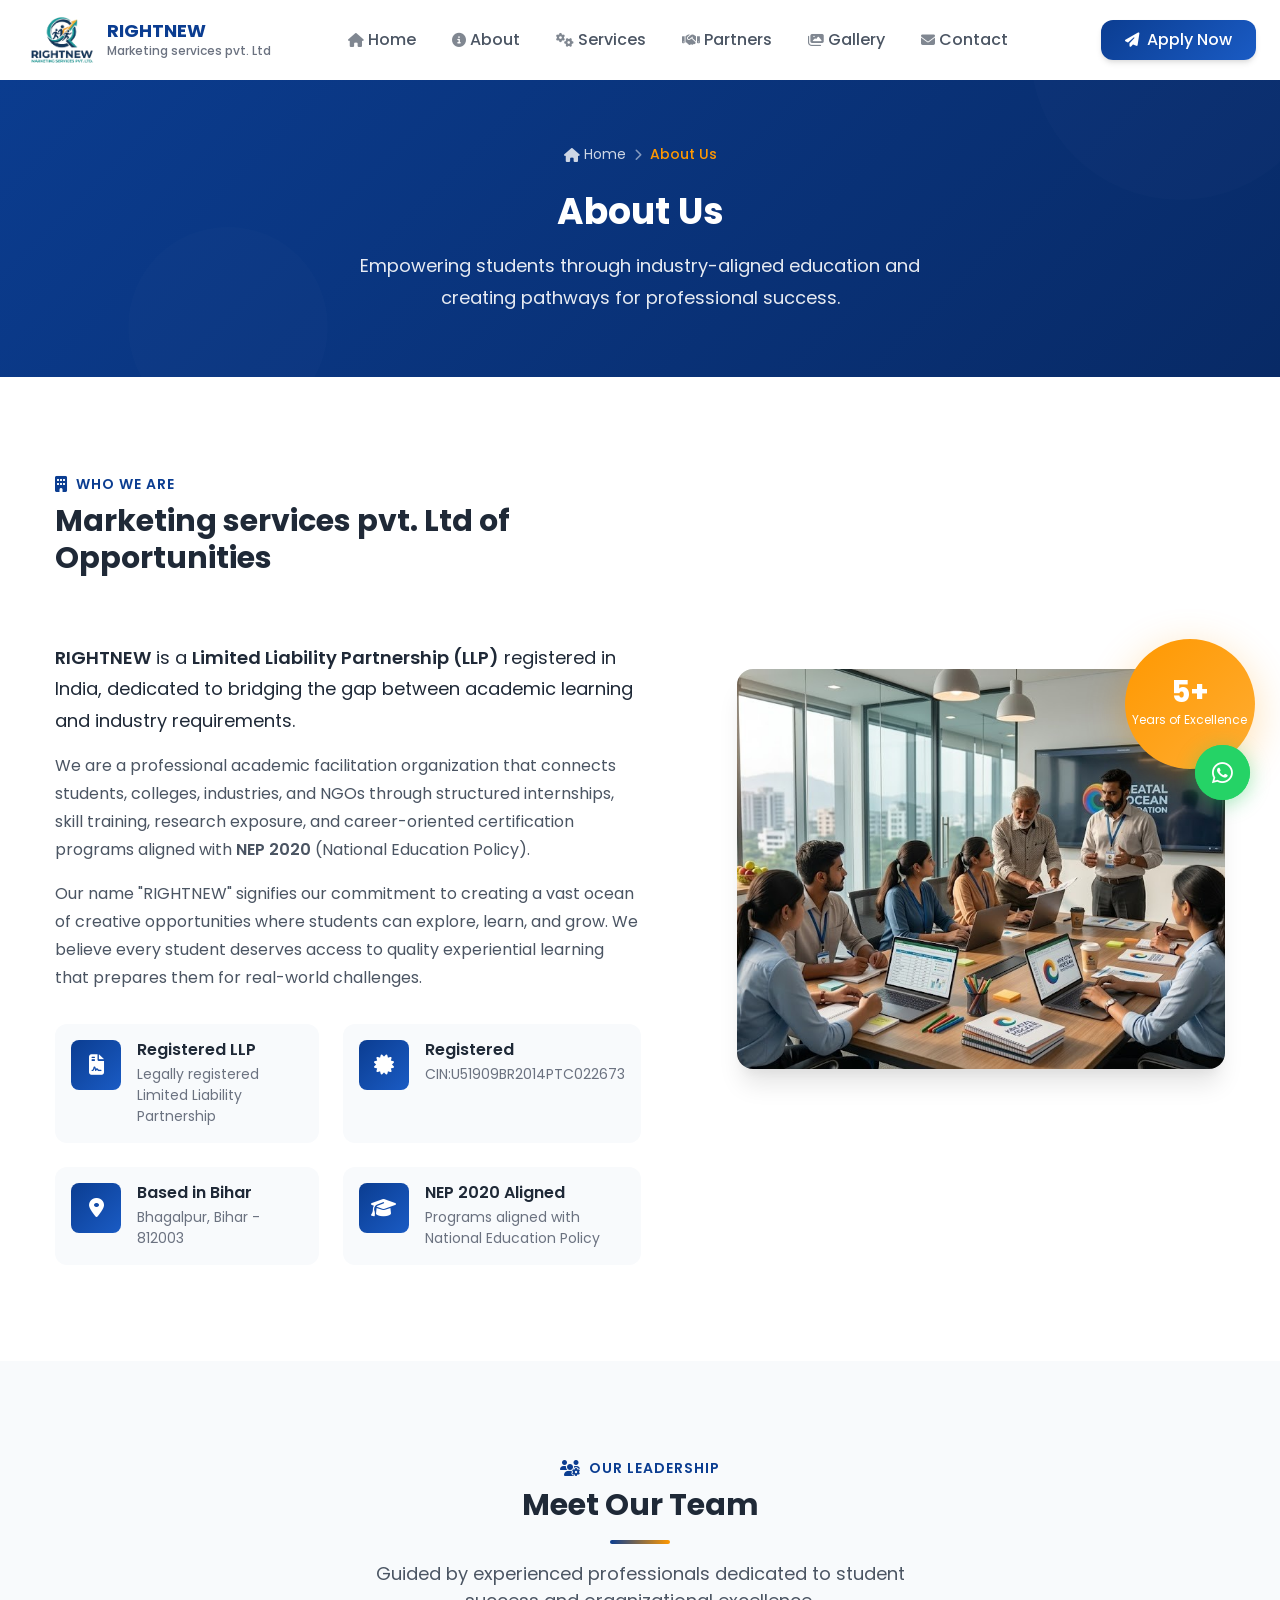
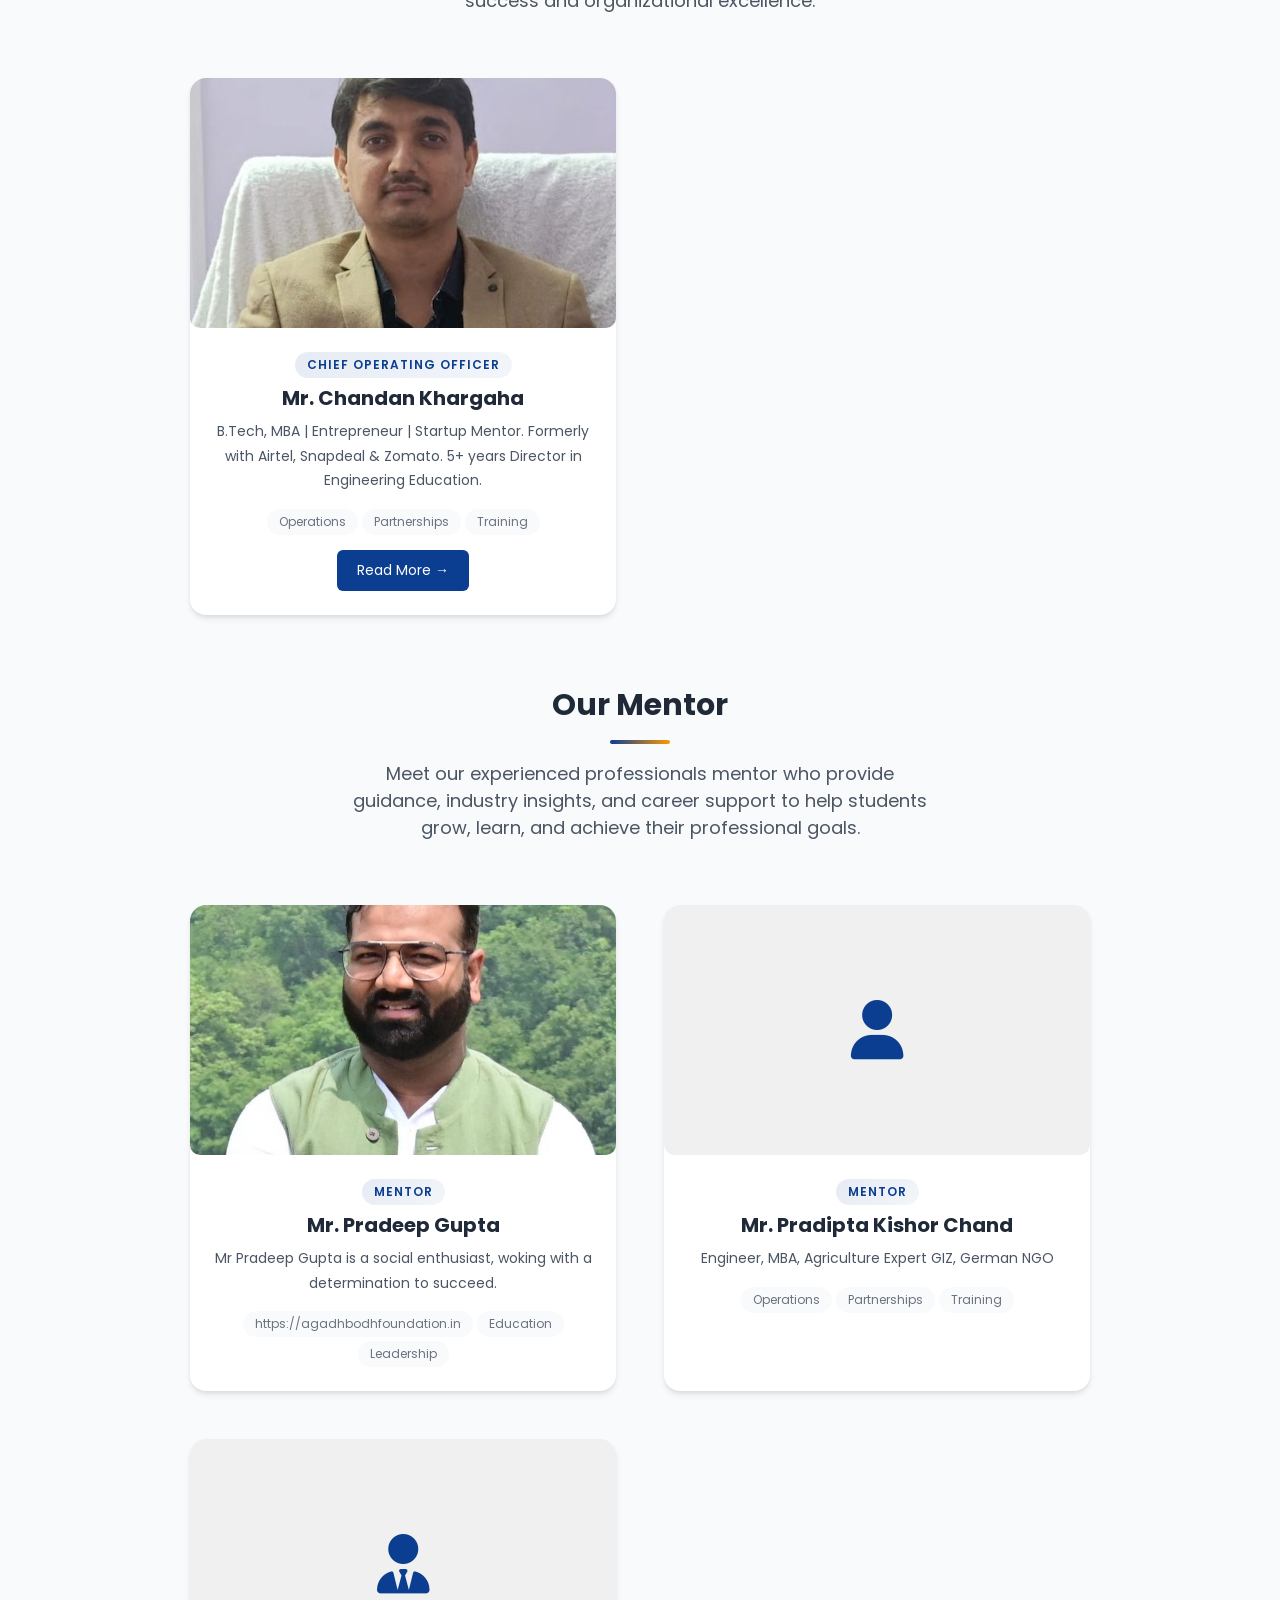
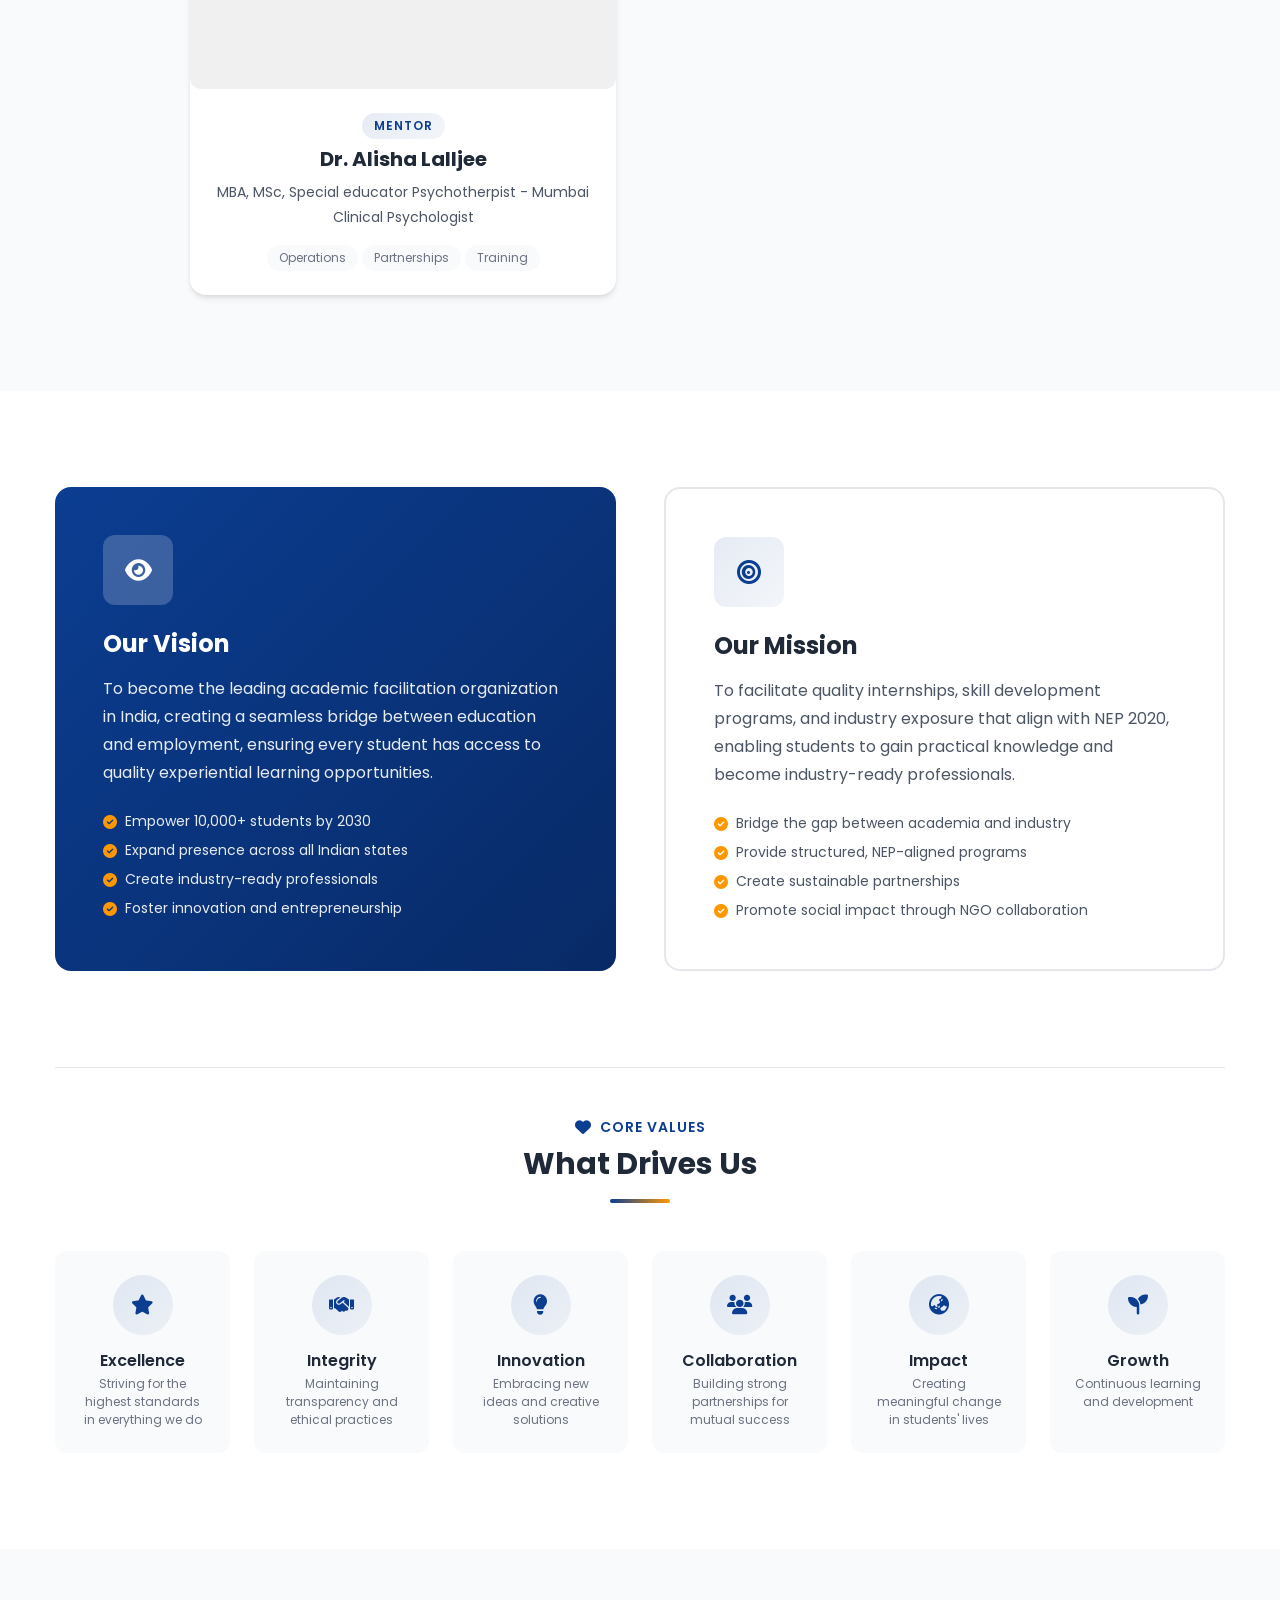
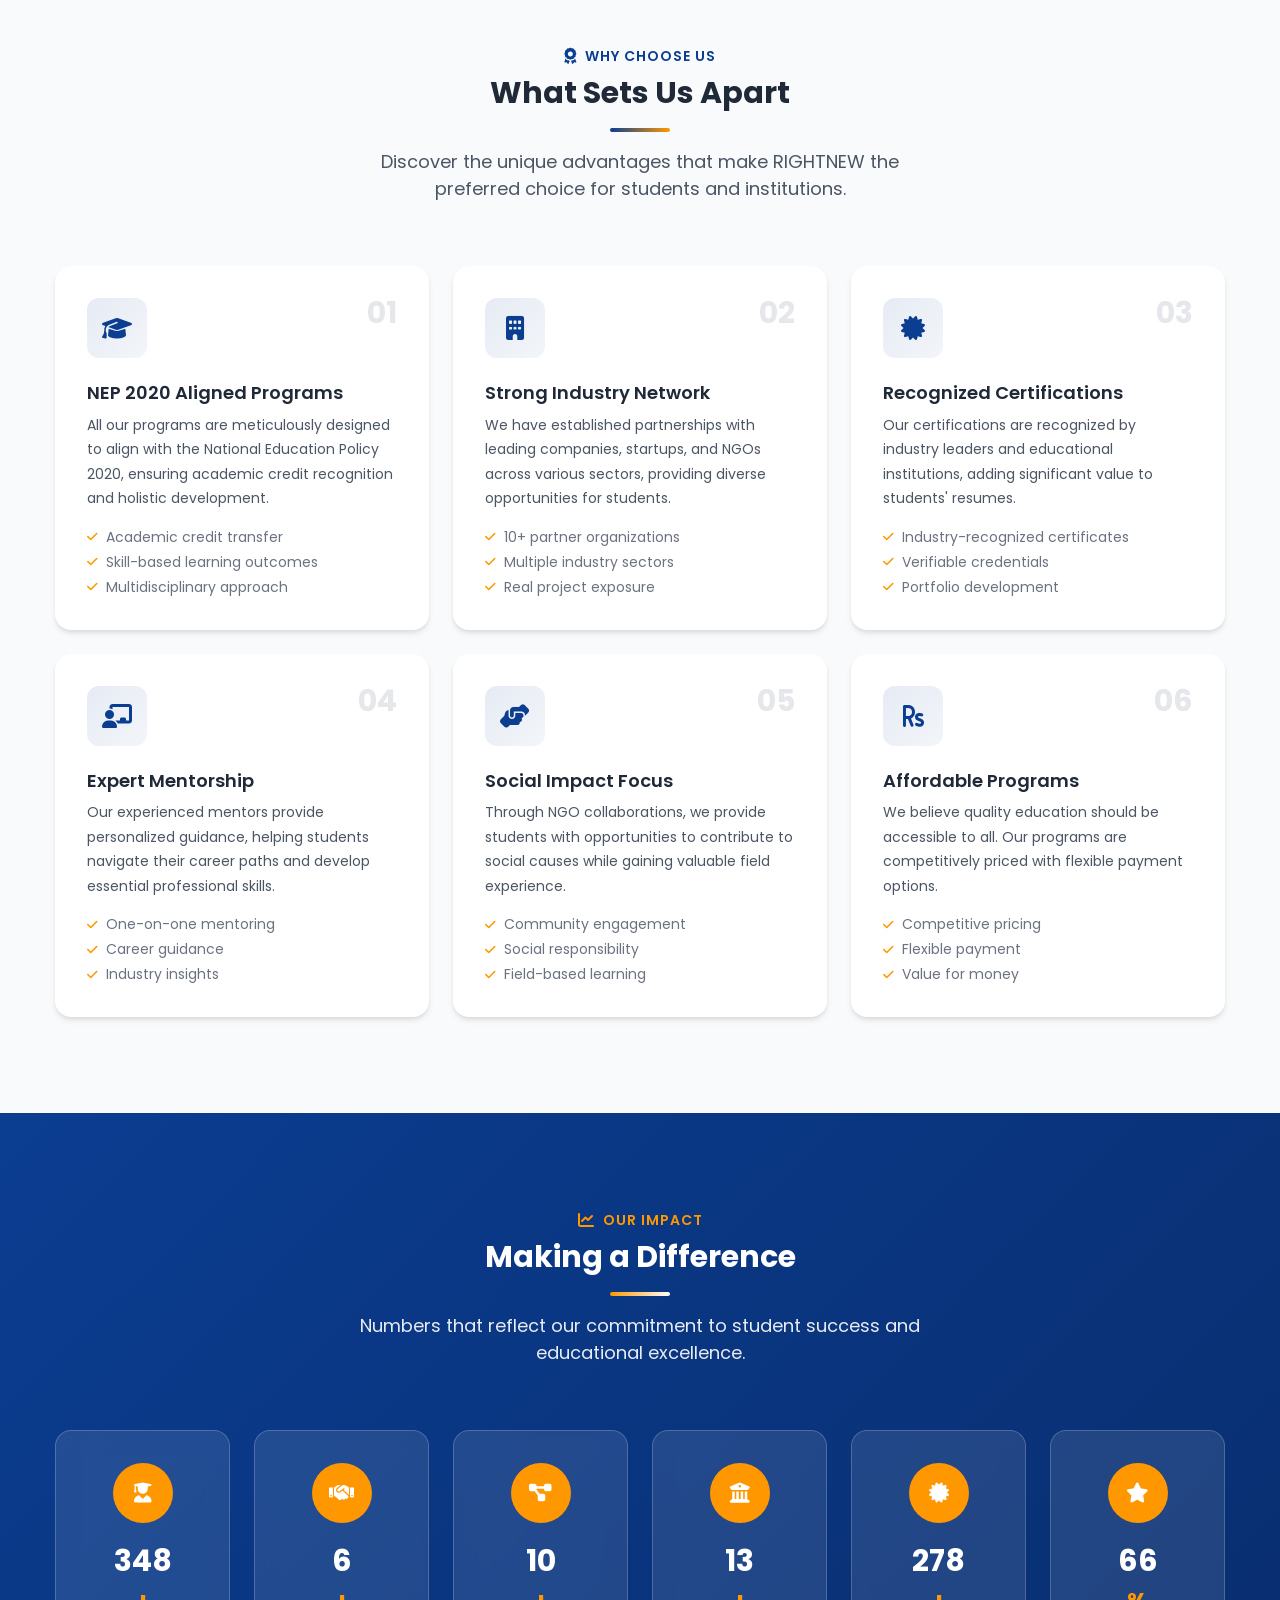
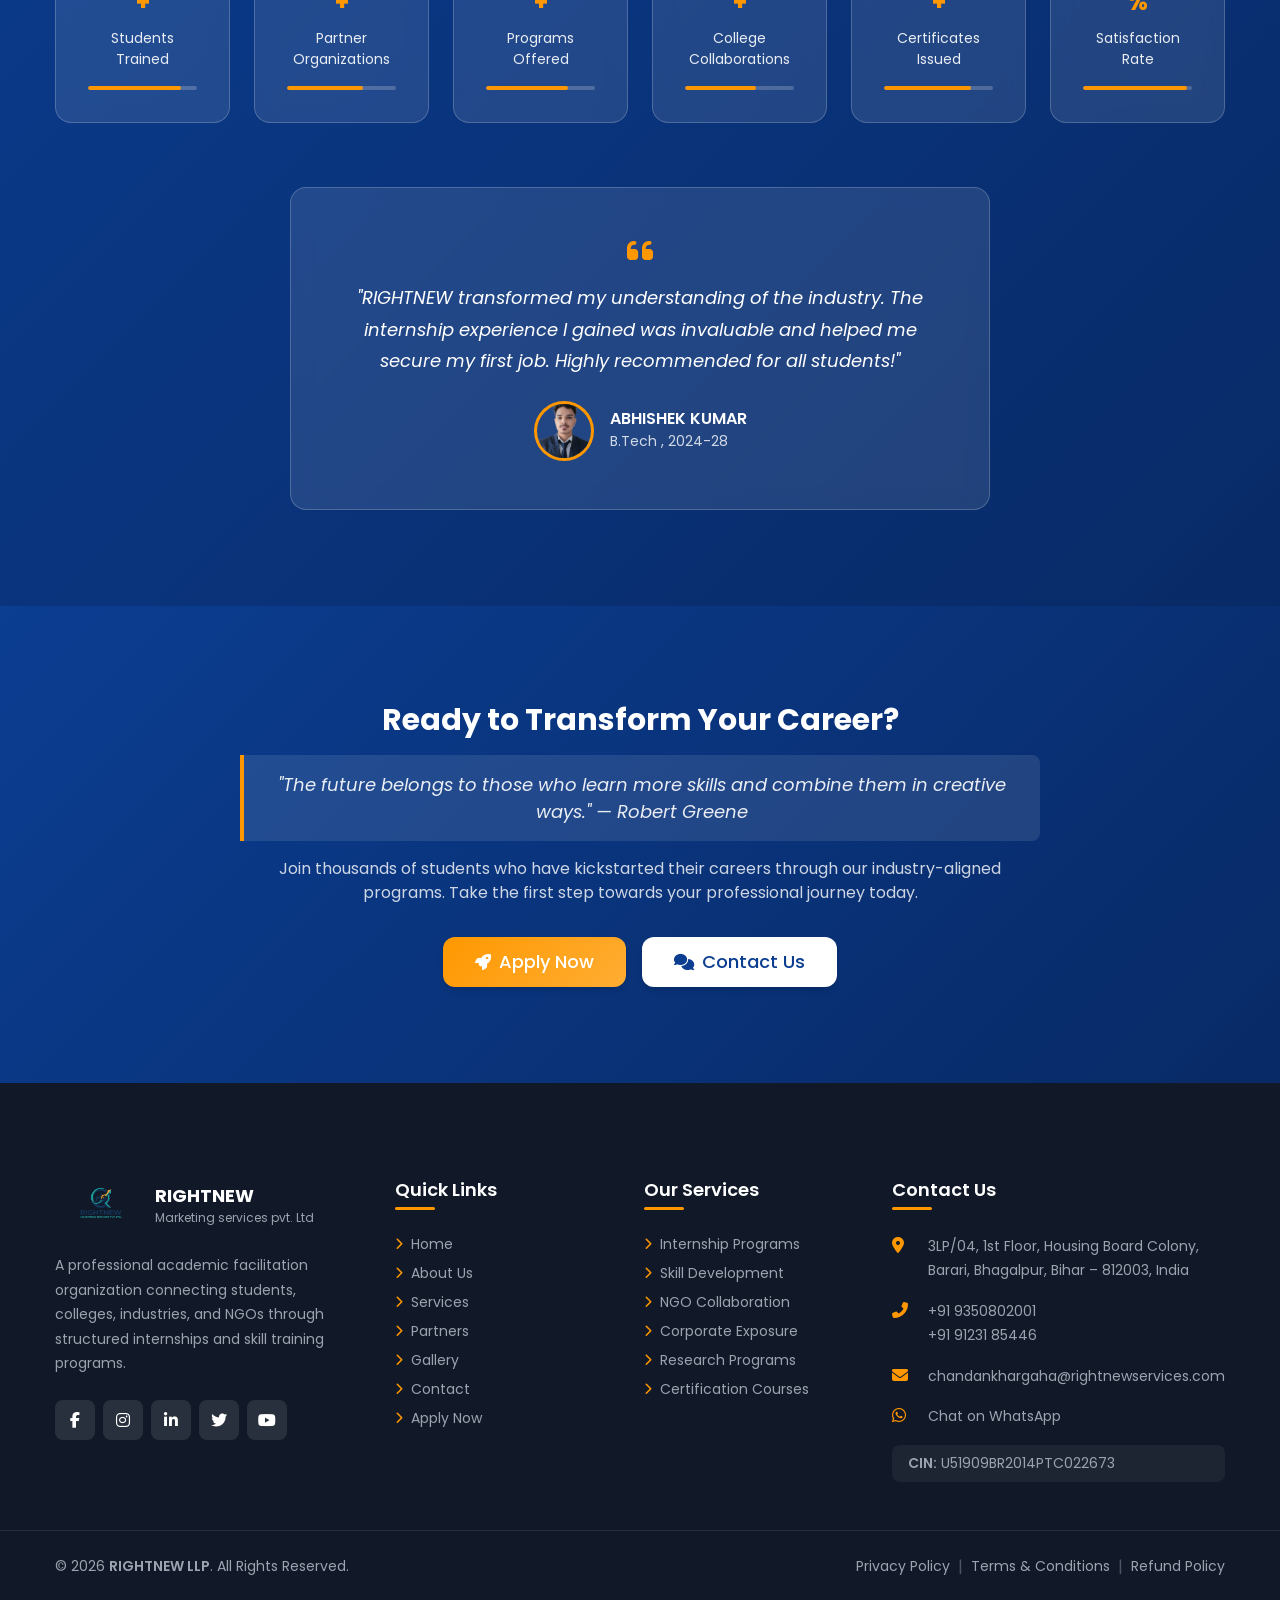
==== about.html @ cd63f6e2 "Update about.html" ====
<!DOCTYPE html>
<html lang="en">

<head>
    <!-- Primary Meta Tags -->
    <meta charset="UTF-8">
    <meta name="viewport" content="width=device-width, initial-scale=1.0">
    <meta http-equiv="X-UA-Compatible" content="IE=edge">

    <!-- SEO Meta Tags -->
    <title>About Us | RIGHTNEW - Marketing services pvt. Ltd </title>
    <meta name="description"
        content="Learn about RIGHTNEW LLP - A professional academic facilitation organization connecting students, colleges, industries, and NGOs through structured internships and skill training programs aligned with NEP 2020.">
    <meta name="keywords"
        content="RIGHTNEW about, academic facilitation, student internships India, NEP 2020 programs, skill development Bihar, Bhagalpur internships, career development">
    <meta name="author" content="RIGHTNEW LLP">
    <meta name="robots" content="index, follow">

    <!-- Canonical URL -->
    <link rel="canonical" href="https://kreatalmocean.com/about.html">

    <!-- Open Graph / Facebook -->
    <meta property="og:type" content="website">
    <meta property="og:url" content="https://kreatalmocean.com/about.html">
    <meta property="og:title" content="About Us | RIGHTNEW - Marketing services pvt. Ltd ">
    <meta property="og:description"
        content="Learn about RIGHTNEW LLP - A professional academic facilitation organization empowering students through industry learning.">
    <meta property="og:image" content="https://kreatalmocean.com/images/og-about.jpg">
    <meta property="og:site_name" content="RIGHTNEW">
    <meta property="og:locale" content="en_IN">

    <!-- Twitter -->
    <meta name="twitter:card" content="summary_large_image">
    <meta name="twitter:url" content="https://kreatalmocean.com/about.html">
    <meta name="twitter:title" content="About Us | RIGHTNEW - Marketing services pvt. Ltd ">
    <meta name="twitter:description"
        content="Learn about RIGHTNEW LLP - A professional academic facilitation organization empowering students through industry learning.">
    <meta name="twitter:image" content="https://kreatalmocean.com/images/og-about.jpg">

    <!-- Geo Tags -->
    <meta name="geo.region" content="IN-BR">
    <meta name="geo.placename" content="Bhagalpur">
    <meta name="geo.position" content="25.2425;86.9842">
    <meta name="ICBM" content="25.2425, 86.9842">

    <!-- Favicon -->
    <link rel="icon" type="image/png" sizes="32x32" href="images/favicon-32x32.png">
    <link rel="icon" type="image/png" sizes="16x16" href="images/favicon-16x16.png">
    <link rel="apple-touch-icon" sizes="180x180" href="images/apple-touch-icon.png">
    <link rel="manifest" href="site.webmanifest">
    <meta name="theme-color" content="#0b3d91">

    <!-- Google Fonts - Poppins -->
    <link rel="preconnect" href="https://fonts.googleapis.com">
    <link rel="preconnect" href="https://fonts.gstatic.com" crossorigin>
    <link href="https://fonts.googleapis.com/css2?family=Poppins:wght@300;400;500;600;700;800&display=swap"
        rel="stylesheet">

    <!-- Font Awesome Icons -->
    <link rel="stylesheet" href="https://cdnjs.cloudflare.com/ajax/libs/font-awesome/6.4.2/css/all.min.css">

    <!-- AOS Animation Library -->
    <link rel="stylesheet" href="https://cdnjs.cloudflare.com/ajax/libs/aos/2.3.4/aos.css">

    <!-- Custom CSS -->
    <link rel="stylesheet" href="style.css">

    <!-- Schema.org Structured Data -->
    <script type="application/ld+json">
    {
        "@context": "https://schema.org",
        "@type": "AboutPage",
        "name": "About RIGHTNEW",
        "description": "Learn about RIGHTNEW LLP - A professional academic facilitation organization connecting students, colleges, industries, and NGOs.",
        "url": "https://kreatalmocean.com/about.html",
        "mainEntity": {
            "@type": "Organization",
            "name": "RIGHTNEW LLP",
            "description": "Professional academic facilitation organization",
            "foundingDate": "2019",
            "founders": [
                {
                    "@type": "Person",
                    "name": "Director Name",
                    "jobTitle": "Director"
                }
            ],
            "address": {
                "@type": "PostalAddress",
                "streetAddress": "3LP/04, 1st Floor, Housing Board Colony, Barari",
                "addressLocality": "Bhagalpur",
                "addressRegion": "Bihar",
                "postalCode": "812003",
                "addressCountry": "IN"
            }
        }
    }
    </script>
</head>

<body>
    <!-- ========== HEADER / NAVIGATION ========== -->
    <header class="header" id="header">
        <nav class="navbar">
            <div class="nav-container">
                <!-- Logo -->
                <a href="index.html" class="nav-logo" aria-label="RIGHTNEW Home">
                    <img src="images/logo.png" alt="RIGHTNEW Logo" class="logo-img">
                    <div class="logo-text">
                        <span class="logo-name">RIGHTNEW</span>
                        <span class="logo-tagline">Marketing services pvt. Ltd </span>
                    </div>
                </a>

                <!-- Navigation Menu -->
                <ul class="nav-menu" id="navMenu">
                    <li class="nav-item">
                        <a href="index.html" class="nav-link">
                            <i class="fas fa-home"></i>
                            <span>Home</span>
                        </a>
                    </li>
                    <li class="nav-item">
                        <a href="about.html" class="nav-link active" aria-current="page">
                            <i class="fas fa-info-circle"></i>
                            <span>About</span>
                        </a>
                    </li>
                    <li class="nav-item">
                        <a href="services.html" class="nav-link">
                            <i class="fas fa-cogs"></i>
                            <span>Services</span>
                        </a>
                    </li>
                    <li class="nav-item">
                        <a href="partner.html" class="nav-link">
                            <i class="fas fa-handshake"></i>
                            <span>Partners</span>
                        </a>
                    </li>
                    <li class="nav-item">
                        <a href="gallery.html" class="nav-link">
                            <i class="fas fa-images"></i>
                            <span>Gallery</span>
                        </a>
                    </li>
                    <li class="nav-item">
                        <a href="contact.html" class="nav-link">
                            <i class="fas fa-envelope"></i>
                            <span>Contact</span>
                        </a>
                    </li>
                    <li class="nav-item nav-cta-mobile">
                        <a href="contact.html#apply" class="btn btn-primary btn-sm">
                            <i class="fas fa-paper-plane"></i>
                            Apply Now
                        </a>
                    </li>
                </ul>

                <!-- CTA Button (Desktop) -->
                <div class="nav-cta">
                    <a href="contact.html#apply" class="btn btn-primary">
                        <i class="fas fa-paper-plane"></i>
                        Apply Now
                    </a>
                </div>

                <!-- Hamburger Menu -->
                <button class="nav-toggle" id="navToggle" aria-label="Toggle navigation menu" aria-expanded="false">
                    <span class="hamburger-line"></span>
                    <span class="hamburger-line"></span>
                    <span class="hamburger-line"></span>
                </button>
            </div>
        </nav>
    </header>

    <!-- ========== PAGE HERO SECTION ========== -->
    <section class="page-hero" id="page-hero">
        <div class="page-hero-bg">
            <div class="page-hero-overlay"></div>
            <div class="page-hero-shapes">
                <div class="shape shape-1"></div>
                <div class="shape shape-2"></div>
            </div>
        </div>

        <div class="container">
            <div class="page-hero-content" data-aos="fade-up">
                <nav class="breadcrumb" aria-label="Breadcrumb">
                    <ol class="breadcrumb-list">
                        <li class="breadcrumb-item">
                            <a href="index.html">
                                <i class="fas fa-home"></i>
                                Home
                            </a>
                        </li>
                        <li class="breadcrumb-separator">
                            <i class="fas fa-chevron-right"></i>
                        </li>
                        <li class="breadcrumb-item active" aria-current="page">
                            About Us
                        </li>
                    </ol>
                </nav>

                <h1 class="page-hero-title">About Us</h1>
                <p class="page-hero-subtitle">
                    Empowering students through industry-aligned education and creating pathways for professional
                    success.
                </p>
            </div>
        </div>
    </section>

    <!-- ========== WHO WE ARE SECTION ========== -->
    <section class="who-we-are section" id="who-we-are">
        <div class="container">
            <div class="who-we-are-wrapper">
                <div class="who-we-are-content" data-aos="fade-right" data-aos-duration="800">
                    <div class="section-header">
                        <span class="section-subtitle">
                            <i class="fas fa-building"></i>
                            Who We Are
                        </span>
                        <h2 class="section-title">Marketing services pvt. Ltd  of Opportunities</h2>
                    </div>

                    <p class="about-lead">
                        <strong>RIGHTNEW</strong> is a <strong>Limited Liability Partnership (LLP)</strong>
                        registered in India, dedicated to bridging the gap between academic learning and industry
                        requirements.
                    </p>

                    <p class="about-text">
                        We are a professional academic facilitation organization that connects students, colleges,
                        industries, and NGOs through structured internships, skill training, research exposure, and
                        career-oriented certification programs aligned with <strong>NEP 2020</strong> (National
                        Education Policy).
                    </p>

                    <p class="about-text">
                        Our name "RIGHTNEW" signifies our commitment to creating a vast ocean of creative
                        opportunities where students can explore, learn, and grow. We believe every student deserves
                        access to quality experiential learning that prepares them for real-world challenges.
                    </p>

                    <div class="company-highlights">
                        <div class="highlight-item">
                            <div class="highlight-icon">
                                <i class="fas fa-file-contract"></i>
                            </div>
                            <div class="highlight-content">
                                <h4>Registered LLP</h4>
                                <p>Legally registered Limited Liability Partnership</p>
                            </div>
                        </div>
                        <div class="highlight-item">
                            <div class="highlight-icon">
                                <i class="fas fa-certificate"></i>
                            </div>
                            <div class="highlight-content">
                                <h4>Registered</h4>
                                <p>CIN:U51909BR2014PTC022673</p>
                            </div>
                        </div>
                        <div class="highlight-item">
                            <div class="highlight-icon">
                                <i class="fas fa-map-marker-alt"></i>
                            </div>
                            <div class="highlight-content">
                                <h4>Based in Bihar</h4>
                                <p>Bhagalpur, Bihar - 812003</p>
                            </div>
                        </div>
                        <div class="highlight-item">
                            <div class="highlight-icon">
                                <i class="fas fa-graduation-cap"></i>
                            </div>
                            <div class="highlight-content">
                                <h4>NEP 2020 Aligned</h4>
                                <p>Programs aligned with National Education Policy</p>
                            </div>
                        </div>
                    </div>
                </div>

               <div class="who-we-are-visual" data-aos="fade-left" data-aos-duration="800" data-aos-delay="100">
                    <div class="about-image-stack">
                        <div class="about-image-main">
                            <img src="images/about/who-we-are-1.jpg" alt="RIGHTNEW Team Meeting" loading="lazy">
                        </div>
                      <!----  <div class="about-image-secondary">
                            <img src="images/about/who-we-are-2.jpg" alt="Students in Internship Program"
                                loading="lazy">
                        </div> -->
                        <div class="about-badge-circle">
                            <div class="badge-content">
                                <span class="badge-number">5+</span>
                                <span class="badge-text">Years of Excellence</span>
                            </div>
                        </div>
                    </div>
                </div>
            </div>
        </div>
    </section>

    <!-- ========== LEADERSHIP TEAM SECTION ========== -->
    <section class="leadership section" id="leadership">
        <div class="container">
            <div class="section-header center" data-aos="fade-up">
                <span class="section-subtitle">
                    <i class="fas fa-users-cog"></i>
                    Our Leadership
                </span>
                <h2 class="section-title">Meet Our Team</h2>
                <p class="section-description">
                    Guided by experienced professionals dedicated to student success and organizational excellence.
                </p>
            </div>

            <div class="leadership-grid">
                <!-- Director Card -->
               <!---- <article class="leader-card" data-aos="fade-up" data-aos-delay="100">
                    <div class="leader-image">
                        <img src="images/team/director.jpg" alt="Director - RIGHTNEW" loading="lazy">
                        <div class="leader-overlay">
                            <div class="leader-social">
                                <a href="#" target="_blank" rel="noopener noreferrer" aria-label="LinkedIn">
                                    <i class="fab fa-linkedin-in"></i>
                                </a>
                                <a href="#" target="_blank" rel="noopener noreferrer" aria-label="Email">
                                    <i class="fas fa-envelope"></i>
                                </a>
                            </div>
                        </div>
                    </div>
                    <div class="leader-content">

                        <span class="leader-role">Managing Director</span>

                        <h3 class="leader-name">Ms. Damini Kumari</h3>

                        <p class="leader-bio">
                            Other info, just MA in Rural Development & Governance from TATA Institute of Social Science,
                            Hyderabad after BA (Sociology).
                        </p>

                        <div class="leader-expertise">
                            <span class="expertise-tag">Strategic Planning</span>
                            <span class="expertise-tag">Education</span>
                            <span class="expertise-tag">Leadership</span>
                        </div>

                        

                        <div class="leader-btn">
                            <button onclick="window.location.href='md.html'" class="read-more-btn">
                                Read More →
                            </button>
                        </div>

                    </div>
                </article> -->

                <!-- Co-Director Card 
                <article class="leader-card" data-aos="fade-up" data-aos-delay="200">
                    <div class="leader-image">
                        <img src="images/team/cheap.jpeg" alt="Co-Director - RIGHTNEW" loading="lazy">
                        <div class="leader-overlay">
                            <div class="leader-social">
                                <a href="#" target="_blank" rel="noopener noreferrer" aria-label="LinkedIn">
                                    <i class="fab fa-linkedin-in"></i>
                                </a>
                                <a href="#" target="_blank" rel="noopener noreferrer" aria-label="Email">
                                    <i class="fas fa-envelope"></i>
                                </a>
                            </div>
                        </div>
                    </div>
                    <div class="leader-content">
                        <span class="leader-role">Chief-Advisor & Mentor</span>
                        <h3 class="leader-name">Mr. Govind Kumar</h3>
                        <p class="leader-bio">
                            MA in Social Work, Tata Institute of Social Sciences (TISS), Mumbai.
                            Former Young Professional at Jeevika, Bihar.
                            Former Research Associate at the National Institute of Rural Development and Panchayati Raj
                            (NIRDPR).
                        </p>
                        <div class="leader-expertise">
                            <span class="expertise-tag">Operations</span>
                            <span class="expertise-tag">Partnerships</span>
                            <span class="expertise-tag">Training</span>
                        </div>
                        

                        <div class="leader-btn">
                            <button onclick="window.location.href='chip.html'" class="read-more-btn">
                                Read More →
                            </button>
                        </div>
                    </div>
                </article>  -->

                <!-- Chief Operating Officer (COO)-->
                <article class="leader-card" data-aos="fade-up" data-aos-delay="200">
                    <div class="leader-image">
                        <img src="images/team/coo.jpg" alt="Chief Operating Officer (COO)" loading="lazy">
                        <div class="leader-overlay">
                            <div class="leader-social">
                                <a href="#" target="_blank" rel="noopener noreferrer" aria-label="LinkedIn">
                                    <i class="fab fa-linkedin-in"></i>
                                </a>
                                <a href="#" target="_blank" rel="noopener noreferrer" aria-label="Email">
                                    <i class="fas fa-envelope"></i>
                                </a>
                            </div>
                        </div>
                    </div>
                    <div class="leader-content">
                        <span class="leader-role">Chief Operating Officer</span>
                        <h3 class="leader-name">Mr. Chandan Khargaha</h3>
                        <p class="leader-bio">
                            B.Tech, MBA | Entrepreneur | Startup Mentor. Formerly with Airtel, Snapdeal & Zomato. 5+ years Director in Engineering Education.
                        </p>
                        <div class="leader-expertise">
                            <span class="expertise-tag">Operations</span>
                            <span class="expertise-tag">Partnerships</span>
                            <span class="expertise-tag">Training</span>
                        </div>
                        <!-- READ MORE BUTTON -->

                        <div class="leader-btn">
                            <button onclick="window.location.href='coo.html'" class="read-more-btn">
                                Read More →
                            </button>
                        </div>
                    </div>
                </article>
            </div>  
            
              
<br>
<br>
<br>

           <div class="container">
            <div class="section-header center" data-aos="fade-up">
                
                <h2 class="section-title"> Our Mentor</h2>
                <p class="section-description">
                    Meet our experienced professionals mentor who provide guidance, industry insights, and career support to help students grow, learn, and achieve their professional goals.
                </p>
            </div>

            <div class="leadership-grid">
                <!-- mentor 1 -->
                <article class="leader-card" data-aos="fade-up" data-aos-delay="100">
                    <div class="leader-image">
                        <img src="images/team/Pradeep.jpeg" alt="mentor" loading="lazy">
                        <div class="leader-overlay">
                            <div class="leader-social">
                                <a href="#" target="_blank" rel="noopener noreferrer" aria-label="LinkedIn">
                                    <i class="fab fa-linkedin-in"></i>
                                </a>
                                <a href="#" target="_blank" rel="noopener noreferrer" aria-label="Email">
                                    <i class="fas fa-envelope"></i>
                                </a>
                            </div>
                        </div>
                    </div>
                    <div class="leader-content">

                        <span class="leader-role">Mentor</span>

                        <h3 class="leader-name">Mr. Pradeep Gupta</h3>

                        <p class="leader-bio">
                            Mr Pradeep Gupta is a social enthusiast, woking with a determination to succeed.
                        </p>

                        <div class="leader-expertise">
                            <span class="expertise-tag">https://agadhbodhfoundation.in</span>
                            <span class="expertise-tag">Education</span>
                            <span class="expertise-tag">Leadership</span>
                        </div>                       
                    </div>
                </article>

                <!-- Co-Director Card -->
                <article class="leader-card" data-aos="fade-up" data-aos-delay="200">
                    <div class="leader-image">

<div class="leader-placeholder">
<i class="fas fa-user"></i>
</div>

<div class="leader-overlay">
    <div class="leader-social">
        <a href="#" target="_blank" rel="noopener noreferrer" aria-label="LinkedIn">
            <i class="fab fa-linkedin-in"></i>
        </a>
        <a href="#" target="_blank" rel="noopener noreferrer" aria-label="Email">
            <i class="fas fa-envelope"></i>
        </a>
    </div>
</div>

</div>
                    <div class="leader-content">
                        <span class="leader-role">Mentor</span>
                        <h3 class="leader-name">Mr. Pradipta Kishor Chand</h3>
                        <p class="leader-bio">
                            Engineer, MBA, Agriculture Expert
GIZ, German NGO
                        </p>
                        <div class="leader-expertise">
                            <span class="expertise-tag">Operations</span>
                            <span class="expertise-tag">Partnerships</span>
                            <span class="expertise-tag">Training</span>
                        </div>
                
                    </div>
                </article>

                <!-- 3 mentor-->
                <article class="leader-card" data-aos="fade-up" data-aos-delay="200">
                    <div class="leader-image">

<!-- IMAGE (OPTIONAL) -->
<img src="" alt="Chief Operating Officer (COO)" class="leader-img" loading="lazy">

<!-- ICON PLACEHOLDER -->
<div class="leader-placeholder">
<i class="fas fa-user-tie"></i>
</div>

<div class="leader-overlay">
    <div class="leader-social">
        <a href="#" target="_blank" rel="noopener noreferrer" aria-label="LinkedIn">
            <i class="fab fa-linkedin-in"></i>
        </a>
        <a href="#" target="_blank" rel="noopener noreferrer" aria-label="Email">
            <i class="fas fa-envelope"></i>
        </a>
    </div>
</div>

</div>
                    <div class="leader-content">
                        <span class="leader-role">Mentor</span>
                        <h3 class="leader-name">Dr. Alisha Lalljee</h3>
                        <p class="leader-bio">
                            MBA, MSc, Special educator
Psychotherpist - Mumbai
Clinical Psychologist
                        </p>
                        <div class="leader-expertise">
                            <span class="expertise-tag">Operations</span>
                            <span class="expertise-tag">Partnerships</span>
                            <span class="expertise-tag">Training</span>
                        </div>
                                            </div>
                </article>
            </div> 




        </div>
    </section>

    <!-- ========== VISION & MISSION SECTION ========== -->
    <section class="vision-mission section" id="vision-mission">
        <div class="container">
            <div class="vision-mission-grid">
                <!-- Vision -->
                <div class="vm-card vision-card" data-aos="fade-right" data-aos-duration="800">
                    <div class="vm-icon">
                        <i class="fas fa-eye"></i>
                    </div>
                    <div class="vm-content">
                        <h3 class="vm-title">Our Vision</h3>
                        <p class="vm-text">
                            To become the leading academic facilitation organization in India, creating a seamless
                            bridge between education and employment, ensuring every student has access to quality
                            experiential learning opportunities.
                        </p>
                        <ul class="vm-list">
                            <li>
                                <i class="fas fa-check-circle"></i>
                                Empower 10,000+ students by 2030
                            </li>
                            <li>
                                <i class="fas fa-check-circle"></i>
                                Expand presence across all Indian states
                            </li>
                            <li>
                                <i class="fas fa-check-circle"></i>
                                Create industry-ready professionals
                            </li>
                            <li>
                                <i class="fas fa-check-circle"></i>
                                Foster innovation and entrepreneurship
                            </li>
                        </ul>
                    </div>
                </div>

                <!-- Mission -->
                <div class="vm-card mission-card" data-aos="fade-left" data-aos-duration="800" data-aos-delay="100">
                    <div class="vm-icon">
                        <i class="fas fa-bullseye"></i>
                    </div>
                    <div class="vm-content">
                        <h3 class="vm-title">Our Mission</h3>
                        <p class="vm-text">
                            To facilitate quality internships, skill development programs, and industry exposure that
                            align with NEP 2020, enabling students to gain practical knowledge and become industry-ready
                            professionals.
                        </p>
                        <ul class="vm-list">
                            <li>
                                <i class="fas fa-check-circle"></i>
                                Bridge the gap between academia and industry
                            </li>
                            <li>
                                <i class="fas fa-check-circle"></i>
                                Provide structured, NEP-aligned programs
                            </li>
                            <li>
                                <i class="fas fa-check-circle"></i>
                                Create sustainable partnerships
                            </li>
                            <li>
                                <i class="fas fa-check-circle"></i>
                                Promote social impact through NGO collaboration
                            </li>
                        </ul>
                    </div>
                </div>
            </div>

            <!-- Core Values -->
            <div class="core-values" data-aos="fade-up" data-aos-delay="200">
                <div class="section-header center">
                    <span class="section-subtitle">
                        <i class="fas fa-heart"></i>
                        Core Values
                    </span>
                    <h3 class="section-title">What Drives Us</h3>
                </div>

                <div class="values-grid">
                    <div class="value-item">
                        <div class="value-icon">
                            <i class="fas fa-star"></i>
                        </div>
                        <h4>Excellence</h4>
                        <p>Striving for the highest standards in everything we do</p>
                    </div>
                    <div class="value-item">
                        <div class="value-icon">
                            <i class="fas fa-handshake"></i>
                        </div>
                        <h4>Integrity</h4>
                        <p>Maintaining transparency and ethical practices</p>
                    </div>
                    <div class="value-item">
                        <div class="value-icon">
                            <i class="fas fa-lightbulb"></i>
                        </div>
                        <h4>Innovation</h4>
                        <p>Embracing new ideas and creative solutions</p>
                    </div>
                    <div class="value-item">
                        <div class="value-icon">
                            <i class="fas fa-users"></i>
                        </div>
                        <h4>Collaboration</h4>
                        <p>Building strong partnerships for mutual success</p>
                    </div>
                    <div class="value-item">
                        <div class="value-icon">
                            <i class="fas fa-globe-asia"></i>
                        </div>
                        <h4>Impact</h4>
                        <p>Creating meaningful change in students' lives</p>
                    </div>
                    <div class="value-item">
                        <div class="value-icon">
                            <i class="fas fa-seedling"></i>
                        </div>
                        <h4>Growth</h4>
                        <p>Continuous learning and development</p>
                    </div>
                </div>
            </div>
        </div>
    </section>

    <!-- ========== WHY CHOOSE US SECTION ========== -->
    <section class="why-choose-us section" id="why-choose-us">
        <div class="container">
            <div class="section-header center" data-aos="fade-up">
                <span class="section-subtitle">
                    <i class="fas fa-award"></i>
                    Why Choose Us
                </span>
                <h2 class="section-title">What Sets Us Apart</h2>
                <p class="section-description">
                    Discover the unique advantages that make RIGHTNEW the preferred choice for students and
                    institutions.
                </p>
            </div>

            <div class="why-choose-grid">
                <!-- Feature 1 -->
                <div class="choose-card" data-aos="fade-up" data-aos-delay="100">
                    <div class="choose-card-header">
                        <div class="choose-icon">
                            <i class="fas fa-graduation-cap"></i>
                        </div>
                        <span class="choose-number">01</span>
                    </div>
                    <h3 class="choose-title">NEP 2020 Aligned Programs</h3>
                    <p class="choose-description">
                        All our programs are meticulously designed to align with the National Education Policy 2020,
                        ensuring academic credit recognition and holistic development.
                    </p>
                    <ul class="choose-features">
                        <li><i class="fas fa-check"></i> Academic credit transfer</li>
                        <li><i class="fas fa-check"></i> Skill-based learning outcomes</li>
                        <li><i class="fas fa-check"></i> Multidisciplinary approach</li>
                    </ul>
                </div>

                <!-- Feature 2 -->
                <div class="choose-card" data-aos="fade-up" data-aos-delay="200">
                    <div class="choose-card-header">
                        <div class="choose-icon">
                            <i class="fas fa-building"></i>
                        </div>
                        <span class="choose-number">02</span>
                    </div>
                    <h3 class="choose-title">Strong Industry Network</h3>
                    <p class="choose-description">
                        We have established partnerships with leading companies, startups, and NGOs across various
                        sectors, providing diverse opportunities for students.
                    </p>
                    <ul class="choose-features">
                        <li><i class="fas fa-check"></i> 10+ partner organizations</li>
                        <li><i class="fas fa-check"></i> Multiple industry sectors</li>
                        <li><i class="fas fa-check"></i> Real project exposure</li>
                    </ul>
                </div>

                <!-- Feature 3 -->
                <div class="choose-card" data-aos="fade-up" data-aos-delay="300">
                    <div class="choose-card-header">
                        <div class="choose-icon">
                            <i class="fas fa-certificate"></i>
                        </div>
                        <span class="choose-number">03</span>
                    </div>
                    <h3 class="choose-title">Recognized Certifications</h3>
                    <p class="choose-description">
                        Our certifications are recognized by industry leaders and educational institutions, adding
                        significant value to students' resumes.
                    </p>
                    <ul class="choose-features">
                        <li><i class="fas fa-check"></i> Industry-recognized certificates</li>
                        <li><i class="fas fa-check"></i> Verifiable credentials</li>
                        <li><i class="fas fa-check"></i> Portfolio development</li>
                    </ul>
                </div>

                <!-- Feature 4 -->
                <div class="choose-card" data-aos="fade-up" data-aos-delay="400">
                    <div class="choose-card-header">
                        <div class="choose-icon">
                            <i class="fas fa-chalkboard-teacher"></i>
                        </div>
                        <span class="choose-number">04</span>
                    </div>
                    <h3 class="choose-title">Expert Mentorship</h3>
                    <p class="choose-description">
                        Our experienced mentors provide personalized guidance, helping students navigate their career
                        paths and develop essential professional skills.
                    </p>
                    <ul class="choose-features">
                        <li><i class="fas fa-check"></i> One-on-one mentoring</li>
                        <li><i class="fas fa-check"></i> Career guidance</li>
                        <li><i class="fas fa-check"></i> Industry insights</li>
                    </ul>
                </div>

                <!-- Feature 5 -->
                <div class="choose-card" data-aos="fade-up" data-aos-delay="500">
                    <div class="choose-card-header">
                        <div class="choose-icon">
                            <i class="fas fa-hands-helping"></i>
                        </div>
                        <span class="choose-number">05</span>
                    </div>
                    <h3 class="choose-title">Social Impact Focus</h3>
                    <p class="choose-description">
                        Through NGO collaborations, we provide students with opportunities to contribute to social
                        causes while gaining valuable field experience.
                    </p>
                    <ul class="choose-features">
                        <li><i class="fas fa-check"></i> Community engagement</li>
                        <li><i class="fas fa-check"></i> Social responsibility</li>
                        <li><i class="fas fa-check"></i> Field-based learning</li>
                    </ul>
                </div>

                <!-- Feature 6 -->
                <div class="choose-card" data-aos="fade-up" data-aos-delay="600">
                    <div class="choose-card-header">
                        <div class="choose-icon">
                            <i class="fas fa-rupee-sign"></i>
                        </div>
                        <span class="choose-number">06</span>
                    </div>
                    <h3 class="choose-title">Affordable Programs</h3>
                    <p class="choose-description">
                        We believe quality education should be accessible to all. Our programs are competitively priced
                        with flexible payment options.
                    </p>
                    <ul class="choose-features">
                        <li><i class="fas fa-check"></i> Competitive pricing</li>
                        <li><i class="fas fa-check"></i> Flexible payment</li>
                        <li><i class="fas fa-check"></i> Value for money</li>
                    </ul>
                </div>
            </div>
        </div>
    </section>

    <!-- ========== OUR IMPACT SECTION ========== -->
    <section class="our-impact section" id="our-impact">
        <div class="impact-bg">
            <div class="impact-overlay"></div>
        </div>
        <div class="container">
            <div class="section-header center" data-aos="fade-up">
                <span class="section-subtitle light">
                    <i class="fas fa-chart-line"></i>
                    Our Impact
                </span>
                <h2 class="section-title light">Making a Difference</h2>
                <p class="section-description light">
                    Numbers that reflect our commitment to student success and educational excellence.
                </p>
            </div>

            <div class="impact-stats-grid">
                <div class="impact-stat" data-aos="zoom-in" data-aos-delay="100">
                    <div class="impact-icon">
                        <i class="fas fa-user-graduate"></i>
                    </div>
                    <div class="impact-number" data-count="500">0</div>
                    <div class="impact-suffix">+</div>
                    <div class="impact-label">Students Trained</div>
                    <div class="impact-bar">
                        <div class="impact-progress" style="width: 85%;"></div>
                    </div>
                </div>

                <div class="impact-stat" data-aos="zoom-in" data-aos-delay="200">
                    <div class="impact-icon">
                        <i class="fas fa-handshake"></i>
                    </div>
                    <div class="impact-number" data-count="10">0</div>
                    <div class="impact-suffix">+</div>
                    <div class="impact-label">Partner Organizations</div>
                    <div class="impact-bar">
                        <div class="impact-progress" style="width: 70%;"></div>
                    </div>
                </div>

                <div class="impact-stat" data-aos="zoom-in" data-aos-delay="300">
                    <div class="impact-icon">
                        <i class="fas fa-project-diagram"></i>
                    </div>
                    <div class="impact-number" data-count="15">0</div>
                    <div class="impact-suffix">+</div>
                    <div class="impact-label">Programs Offered</div>
                    <div class="impact-bar">
                        <div class="impact-progress" style="width: 75%;"></div>
                    </div>
                </div>

                <div class="impact-stat" data-aos="zoom-in" data-aos-delay="400">
                    <div class="impact-icon">
                        <i class="fas fa-university"></i>
                    </div>
                    <div class="impact-number" data-count="20">0</div>
                    <div class="impact-suffix">+</div>
                    <div class="impact-label">College Collaborations</div>
                    <div class="impact-bar">
                        <div class="impact-progress" style="width: 65%;"></div>
                    </div>
                </div>

                <div class="impact-stat" data-aos="zoom-in" data-aos-delay="500">
                    <div class="impact-icon">
                        <i class="fas fa-certificate"></i>
                    </div>
                    <div class="impact-number" data-count="400">0</div>
                    <div class="impact-suffix">+</div>
                    <div class="impact-label">Certificates Issued</div>
                    <div class="impact-bar">
                        <div class="impact-progress" style="width: 80%;"></div>
                    </div>
                </div>

                <div class="impact-stat" data-aos="zoom-in" data-aos-delay="600">
                    <div class="impact-icon">
                        <i class="fas fa-star"></i>
                    </div>
                    <div class="impact-number" data-count="95">0</div>
                    <div class="impact-suffix">%</div>
                    <div class="impact-label">Satisfaction Rate</div>
                    <div class="impact-bar">
                        <div class="impact-progress" style="width: 95%;"></div>
                    </div>
                </div>
            </div>

            <!-- Testimonial Quote -->
            <div class="impact-testimonial" data-aos="fade-up" data-aos-delay="300">
                <div class="testimonial-content">
                    <i class="fas fa-quote-left testimonial-quote-icon"></i>
                    <p class="testimonial-text">
                        "RIGHTNEW transformed my understanding of the industry. The internship experience I gained
                        was invaluable and helped me secure my first job. Highly recommended for all students!"
                    </p>
                    <div class="testimonial-author">
                        <img src="images/partners/test.png" alt="Student Testimonial" loading="lazy">
                        <div class="author-info">
                            <h4><a href="https://i-m-er-abhi.vercel.app" target="_blank" rel="noopener noreferrer">ABHISHEK KUMAR</a></h4>
                            <span>B.Tech , 2024-28</span>
                        </div>
                    </div>
                </div>
            </div>
        </div>
    </section>

    <!-- ========== CTA SECTION ========== -->
    <section class="cta-section" id="cta">
        <div class="cta-bg">
            <div class="cta-overlay"></div>
        </div>
        <div class="container">
            <div class="cta-wrapper" data-aos="zoom-in">
                <div class="cta-content">
                    <h2 class="cta-title">Ready to Transform Your Career?</h2>
                    <p class="cta-text">
                        "The future belongs to those who learn more skills and combine them in creative ways." — Robert
                        Greene
                    </p>
                    <p class="cta-description">
                        Join thousands of students who have kickstarted their careers through our industry-aligned
                        programs. Take the first step towards your professional journey today.
                    </p>
                </div>
                <div class="cta-buttons">
                    <a href="contact.html#apply" class="btn btn-accent btn-lg">
                        <i class="fas fa-rocket"></i>
                        Apply Now
                    </a>
                    <a href="contact.html" class="btn btn-white btn-lg">
                        <i class="fas fa-comments"></i>
                        Contact Us
                    </a>
                </div>
            </div>
        </div>
    </section>

    <!-- ========== FOOTER ========== -->
    <footer class="footer" id="footer">
        <div class="footer-top">
            <div class="container">
                <div class="footer-grid">
                    <!-- Company Info -->
                    <div class="footer-col footer-about">
                        <a href="index.html" class="footer-logo">
                            <img src="images/logo-white.png" alt="RIGHTNEW Logo">
                            <div class="footer-logo-text">
                                <span class="footer-logo-name">RIGHTNEW</span>
                                <span class="footer-logo-tagline">Marketing services pvt. Ltd </span>
                            </div>
                        </a>
                        <p class="footer-description">
                            A professional academic facilitation organization connecting students, colleges, industries,
                            and NGOs through structured internships and skill training programs.
                        </p>
                        <div class="footer-social">
                            <a href="https://facebook.com/kreatalmocean" target="_blank" rel="noopener noreferrer"
                                aria-label="Facebook">
                                <i class="fab fa-facebook-f"></i>
                            </a>
                            <a href="https://instagram.com/kreatalmocean" target="_blank" rel="noopener noreferrer"
                                aria-label="Instagram">
                                <i class="fab fa-instagram"></i>
                            </a>
                            <a href="https://linkedin.com/company/kreatalmocean" target="_blank"
                                rel="noopener noreferrer" aria-label="LinkedIn">
                                <i class="fab fa-linkedin-in"></i>
                            </a>
                            <a href="https://twitter.com/kreatalmocean" target="_blank" rel="noopener noreferrer"
                                aria-label="Twitter">
                                <i class="fab fa-twitter"></i>
                            </a>
                            <a href="https://youtube.com/@kreatalmocean" target="_blank" rel="noopener noreferrer"
                                aria-label="YouTube">
                                <i class="fab fa-youtube"></i>
                            </a>
                        </div>
                    </div>

                    <!-- Quick Links -->
                    <div class="footer-col">
                        <h4 class="footer-title">Quick Links</h4>
                        <ul class="footer-links">
                            <li><a href="index.html"><i class="fas fa-chevron-right"></i> Home</a></li>
                            <li><a href="about.html"><i class="fas fa-chevron-right"></i> About Us</a></li>
                            <li><a href="services.html"><i class="fas fa-chevron-right"></i> Services</a></li>
                            <li><a href="partner.html"><i class="fas fa-chevron-right"></i> Partners</a></li>
                            <li><a href="gallery.html"><i class="fas fa-chevron-right"></i> Gallery</a></li>
                            <li><a href="contact.html"><i class="fas fa-chevron-right"></i> Contact</a></li>
                            <li><a href="contact.html#apply"><i class="fas fa-chevron-right"></i> Apply Now</a></li>
                        </ul>
                    </div>

                    <!-- Our Services -->
                    <div class="footer-col">
                        <h4 class="footer-title">Our Services</h4>
                        <ul class="footer-links">
                            <li><a href="services.html#internship-programs"><i class="fas fa-chevron-right"></i>
                                    Internship Programs</a></li>
                            <li><a href="services.html#skill-development"><i class="fas fa-chevron-right"></i> Skill
                                    Development</a></li>
                            <li><a href="services.html#ngo-collaboration"><i class="fas fa-chevron-right"></i> NGO
                                    Collaboration</a></li>
                            <li><a href="services.html#corporate-exposure"><i class="fas fa-chevron-right"></i>
                                    Corporate Exposure</a></li>
                            <li><a href="services.html#research-programs"><i class="fas fa-chevron-right"></i> Research
                                    Programs</a></li>
                            <li><a href="services.html#certification"><i class="fas fa-chevron-right"></i> Certification
                                    Courses</a></li>
                        </ul>
                    </div>

                    <!-- Contact Info -->
                    <div class="footer-col">
                        <h4 class="footer-title">Contact Us</h4>
                        <ul class="footer-contact">
                            <li>
                                <i class="fas fa-map-marker-alt"></i>
                                <span>
                                    3LP/04, 1st Floor, Housing Board Colony,
                                    Barari, Bhagalpur, Bihar – 812003, India
                                </span>
                            </li>
                            <li>
                                <i class="fas fa-phone-alt"></i>
                                <span>
                                    <a href="tel:+919350802001">+91 9350802001</a>
                                    <a href="tel:+919123185446">+91 91231 85446</a>
                                </span>
                            </li>
                            <li>
                                <i class="fas fa-envelope"></i>
                                <a href="mailto:chandankhargaha@rightnewservices.com">chandankhargaha@rightnewservices.com</a>
                            </li>
                            <li>
                                <i class="fab fa-whatsapp"></i>
                                <a href="https://wa.me/919350802001" target="_blank" rel="noopener noreferrer">Chat on
                                    WhatsApp</a>
                            </li>
                        </ul>
                        <div class="footer-gst">
                            <span><strong>CIN:</strong> U51909BR2014PTC022673</span>
                        </div>
                    </div>
                </div>
            </div>
        </div>

        <div class="footer-bottom">
            <div class="container">
                <div class="footer-bottom-content">
                    <p class="copyright">
                        &copy; <span id="currentYear"></span> <strong>RIGHTNEW LLP</strong>. All Rights Reserved.
                    </p>
                    <div class="footer-bottom-links">
                        <a href="privacy-policy.html">Privacy Policy</a>
                        <span class="separator">|</span>
                        <a href="terms-conditions.html">Terms & Conditions</a>
                        <span class="separator">|</span>
                        <a href="refund-policy.html">Refund Policy</a>
                    </div>
                </div>
            </div>
        </div>
    </footer>

    <!-- ========== BACK TO TOP BUTTON ========== -->
    <button class="back-to-top" id="backToTop" aria-label="Back to top">
        <i class="fas fa-chevron-up"></i>
    </button>

    <!-- ========== WHATSAPP FLOAT BUTTON ========== -->
    <a href="https://wa.me/919350802001?text=Hello%20Kreatal%20Mocean!%20I%20want%20to%20know%20more%20about%20your%20programs."
        class="whatsapp-float" target="_blank" rel="noopener noreferrer" aria-label="Chat on WhatsApp">
        <i class="fab fa-whatsapp"></i>
        <span class="whatsapp-tooltip">Chat with us</span>
    </a>

    <!-- ========== SCRIPTS ========== -->
    <!-- AOS Animation Library -->
    <script src="https://cdnjs.cloudflare.com/ajax/libs/aos/2.3.4/aos.js"></script>

    <!-- Custom JavaScript -->
    <script src="script.js"></script>

    <!-- Page Specific Script -->
    <script>
        // Animate impact numbers when in viewport
        document.addEventListener('DOMContentLoaded', function () {
            const impactNumbers = document.querySelectorAll('.impact-number');
            let impactAnimated = false;

            function animateImpactNumbers() {
                if (impactAnimated) return;

                const impactSection = document.querySelector('.our-impact');
                if (!impactSection) return;

                const rect = impactSection.getBoundingClientRect();
                const isVisible = rect.top <= window.innerHeight * 0.75;

                if (isVisible) {
                    impactNumbers.forEach(num => {
                        const target = parseInt(num.getAttribute('data-count'), 10);
                        if (!isNaN(target)) {
                            animateNumber(num, target, 2000);
                        }
                    });
                    impactAnimated = true;
                }
            }

            function animateNumber(element, target, duration) {
                const start = 0;
                const startTime = performance.now();

                function update(currentTime) {
                    const elapsed = currentTime - startTime;
                    const progress = Math.min(elapsed / duration, 1);
                    const easeProgress = 1 - Math.pow(1 - progress, 3);
                    const current = Math.floor(easeProgress * target);
                    element.textContent = current;

                    if (progress < 1) {
                        requestAnimationFrame(update);
                    } else {
                        element.textContent = target;
                    }
                }

                requestAnimationFrame(update);
            }

            window.addEventListener('scroll', animateImpactNumbers);
            animateImpactNumbers(); // Check on load
        });
    </script>
</body>

</html>
---- style.css ----
/* ============================================================
   KREATAL MOCEAN - PROFESSIONAL STYLESHEET
   Version: 1.0.0
   Author: Kreatal Mocean Development Team
   Primary Color: #0b3d91
   Accent Color: #ff9800
   Font: Poppins
   ============================================================ */

/* ============================================================
   TABLE OF CONTENTS
   ============================================================
   1. CSS Variables / Custom Properties
   2. Reset & Base Styles
   3. Typography
   4. Utility Classes
   5. Buttons
   6. Header & Navigation
   7. Hero Section
   8. Section Common Styles
   9. About Section
   10. Services Section
   11. Partners Section
   12. CTA Section
   13. Company Info Section
   14. Footer
   15. Back to Top Button
   16. WhatsApp Float Button
   17. Animations & Keyframes
   18. Responsive Design
   ============================================================ */

/* ============================================================
   1. CSS VARIABLES / CUSTOM PROPERTIES
   ============================================================ */
:root {
    /* Primary Colors */
    --primary-color: #0b3d91;
    --primary-dark: #082a66;
    --primary-light: #1a5bc4;
    --primary-rgb: 11, 61, 145;
    
    /* Accent Colors */
    --accent-color: #ff9800;
    --accent-dark: #e68900;
    --accent-light: #ffad33;
    --accent-rgb: 255, 152, 0;
    
    /* Neutral Colors */
    --white: #ffffff;
    --black: #000000;
    --gray-50: #f9fafb;
    --gray-100: #f3f4f6;
    --gray-200: #e5e7eb;
    --gray-300: #d1d5db;
    --gray-400: #9ca3af;
    --gray-500: #6b7280;
    --gray-600: #4b5563;
    --gray-700: #374151;
    --gray-800: #1f2937;
    --gray-900: #111827;
    
    /* Semantic Colors */
    --success-color: #10b981;
    --warning-color: #f59e0b;
    --error-color: #ef4444;
    --info-color: #3b82f6;
    
    /* Background Colors */
    --bg-primary: #ffffff;
    --bg-secondary: #f8fafc;
    --bg-tertiary: #f1f5f9;
    --bg-dark: #0b3d91;
    
    /* Text Colors */
    --text-primary: #1f2937;
    --text-secondary: #4b5563;
    --text-muted: #6b7280;
    --text-light: #9ca3af;
    --text-white: #ffffff;
    
    /* Typography */
    --font-family: 'Poppins', -apple-system, BlinkMacSystemFont, 'Segoe UI', Roboto, Oxygen, Ubuntu, sans-serif;
    --font-size-xs: 0.75rem;
    --font-size-sm: 0.875rem;
    --font-size-base: 1rem;
    --font-size-lg: 1.125rem;
    --font-size-xl: 1.25rem;
    --font-size-2xl: 1.5rem;
    --font-size-3xl: 1.875rem;
    --font-size-4xl: 2.25rem;
    --font-size-5xl: 3rem;
    --font-size-6xl: 3.75rem;
    
    /* Font Weights */
    --font-light: 300;
    --font-regular: 400;
    --font-medium: 500;
    --font-semibold: 600;
    --font-bold: 700;
    --font-extrabold: 800;
    
    /* Line Heights */
    --line-height-tight: 1.25;
    --line-height-normal: 1.5;
    --line-height-relaxed: 1.75;
    
    /* Spacing */
    --spacing-xs: 0.25rem;
    --spacing-sm: 0.5rem;
    --spacing-md: 1rem;
    --spacing-lg: 1.5rem;
    --spacing-xl: 2rem;
    --spacing-2xl: 3rem;
    --spacing-3xl: 4rem;
    --spacing-4xl: 6rem;
    
    /* Border Radius */
    --radius-sm: 0.25rem;
    --radius-md: 0.5rem;
    --radius-lg: 0.75rem;
    --radius-xl: 1rem;
    --radius-2xl: 1.5rem;
    --radius-full: 9999px;
    
    /* Shadows */
    --shadow-sm: 0 1px 2px 0 rgba(0, 0, 0, 0.05);
    --shadow-md: 0 4px 6px -1px rgba(0, 0, 0, 0.1), 0 2px 4px -1px rgba(0, 0, 0, 0.06);
    --shadow-lg: 0 10px 15px -3px rgba(0, 0, 0, 0.1), 0 4px 6px -2px rgba(0, 0, 0, 0.05);
    --shadow-xl: 0 20px 25px -5px rgba(0, 0, 0, 0.1), 0 10px 10px -5px rgba(0, 0, 0, 0.04);
    --shadow-2xl: 0 25px 50px -12px rgba(0, 0, 0, 0.25);
    --shadow-primary: 0 10px 40px rgba(11, 61, 145, 0.3);
    --shadow-accent: 0 10px 40px rgba(255, 152, 0, 0.3);
    
    /* Transitions */
    --transition-fast: 0.15s ease;
    --transition-normal: 0.3s ease;
    --transition-slow: 0.5s ease;
    --transition-bounce: 0.5s cubic-bezier(0.68, -0.55, 0.265, 1.55);
    
    /* Z-Index Scale */
    --z-dropdown: 100;
    --z-sticky: 200;
    --z-fixed: 300;
    --z-modal-backdrop: 400;
    --z-modal: 500;
    --z-popover: 600;
    --z-tooltip: 700;
    
    /* Container */
    --container-max: 1280px;
    --container-padding: 1.5rem;
    
    /* Header */
    --header-height: 80px;
    --header-height-mobile: 70px;
}

/* ============================================================
   2. RESET & BASE STYLES
   ============================================================ */
*,
*::before,
*::after {
    box-sizing: border-box;
    margin: 0;
    padding: 0;
}

html {
    scroll-behavior: smooth;
    -webkit-text-size-adjust: 100%;
    -webkit-font-smoothing: antialiased;
    -moz-osx-font-smoothing: grayscale;
}

body {
    font-family: var(--font-family);
    font-size: var(--font-size-base);
    font-weight: var(--font-regular);
    line-height: var(--line-height-normal);
    color: var(--text-primary);
    background-color: var(--bg-primary);
    overflow-x: hidden;
}

/* Prevent body scroll when mobile menu is open */
body.menu-open {
    overflow: hidden;
}

img {
    max-width: 100%;
    height: auto;
    display: block;
}

a {
    text-decoration: none;
    color: inherit;
    transition: var(--transition-normal);
}

ul, ol {
    list-style: none;
}

button {
    font-family: inherit;
    cursor: pointer;
    border: none;
    outline: none;
    background: none;
}

input,
textarea,
select {
    font-family: inherit;
    font-size: inherit;
    outline: none;
}

/* Selection */
::selection {
    background-color: var(--primary-color);
    color: var(--white);
}

::-moz-selection {
    background-color: var(--primary-color);
    color: var(--white);
}

/* Focus Styles for Accessibility */
:focus-visible {
    outline: 2px solid var(--primary-color);
    outline-offset: 2px;
}

/* ============================================================
   3. TYPOGRAPHY
   ============================================================ */
h1, h2, h3, h4, h5, h6 {
    font-weight: var(--font-bold);
    line-height: var(--line-height-tight);
    color: var(--text-primary);
    margin-bottom: var(--spacing-md);
}

h1 {
    font-size: var(--font-size-4xl);
}

h2 {
    font-size: var(--font-size-3xl);
}

h3 {
    font-size: var(--font-size-2xl);
}

h4 {
    font-size: var(--font-size-xl);
}

h5 {
    font-size: var(--font-size-lg);
}

h6 {
    font-size: var(--font-size-base);
}

p {
    margin-bottom: var(--spacing-md);
    color: var(--text-secondary);
}

strong {
    font-weight: var(--font-semibold);
}

small {
    font-size: var(--font-size-sm);
}

/* ============================================================
   4. UTILITY CLASSES
   ============================================================ */
.container {
    width: 100%;
    max-width: var(--container-max);
    margin: 0 auto;
    padding: 0 var(--container-padding);
}

.section {
    padding: var(--spacing-4xl) 0;
}

.section-header {
    margin-bottom: var(--spacing-3xl);
}

.section-header.center {
    text-align: center;
    max-width: 700px;
    margin-left: auto;
    margin-right: auto;
}

.section-subtitle {
    display: inline-flex;
    align-items: center;
    gap: var(--spacing-sm);
    font-size: var(--font-size-sm);
    font-weight: var(--font-semibold);
    color: var(--primary-color);
    text-transform: uppercase;
    letter-spacing: 1px;
    margin-bottom: var(--spacing-sm);
}

.section-subtitle i {
    font-size: var(--font-size-base);
}

.section-title {
    font-size: var(--font-size-3xl);
    font-weight: var(--font-bold);
    color: var(--text-primary);
    margin-bottom: var(--spacing-md);
    position: relative;
}

.section-header.center .section-title::after {
    content: '';
    display: block;
    width: 60px;
    height: 4px;
    background: linear-gradient(90deg, var(--primary-color), var(--accent-color));
    border-radius: var(--radius-full);
    margin: var(--spacing-md) auto 0;
}

.section-description {
    font-size: var(--font-size-lg);
    color: var(--text-secondary);
    max-width: 600px;
}

.section-header.center .section-description {
    margin: 0 auto;
}

.highlight {
    color: var(--primary-color);
    position: relative;
}

.text-center {
    text-align: center;
}

.text-primary {
    color: var(--primary-color);
}

.text-accent {
    color: var(--accent-color);
}

/* ============================================================
   5. BUTTONS
   ============================================================ */
.btn {
    display: inline-flex;
    align-items: center;
    justify-content: center;
    gap: var(--spacing-sm);
    padding: 0.75rem 1.5rem;
    font-size: var(--font-size-base);
    font-weight: var(--font-medium);
    line-height: 1;
    border-radius: var(--radius-lg);
    transition: var(--transition-normal);
    cursor: pointer;
    white-space: nowrap;
    position: relative;
    overflow: hidden;
}

.btn i {
    font-size: 0.9em;
}

/* Primary Button */
.btn-primary {
    background: linear-gradient(135deg, var(--primary-color), var(--primary-light));
    color: var(--white);
    box-shadow: var(--shadow-md);
}

.btn-primary:hover {
    background: linear-gradient(135deg, var(--primary-dark), var(--primary-color));
    transform: translateY(-2px);
    box-shadow: var(--shadow-primary);
}

.btn-primary:active {
    transform: translateY(0);
}

/* Outline Button */
.btn-outline {
    background: transparent;
    color: var(--primary-color);
    border: 2px solid var(--primary-color);
}

.btn-outline:hover {
    background: var(--primary-color);
    color: var(--white);
    transform: translateY(-2px);
    box-shadow: var(--shadow-primary);
}

/* Accent Button */
.btn-accent {
    background: linear-gradient(135deg, var(--accent-color), var(--accent-light));
    color: var(--white);
    box-shadow: var(--shadow-md);
}

.btn-accent:hover {
    background: linear-gradient(135deg, var(--accent-dark), var(--accent-color));
    transform: translateY(-2px);
    box-shadow: var(--shadow-accent);
}

/* White Button */
.btn-white {
    background: var(--white);
    color: var(--primary-color);
    box-shadow: var(--shadow-md);
}

.btn-white:hover {
    background: var(--gray-100);
    transform: translateY(-2px);
    box-shadow: var(--shadow-lg);
}

/* Button Sizes */
.btn-sm {
    padding: 0.5rem 1rem;
    font-size: var(--font-size-sm);
}

.btn-lg {
    padding: 1rem 2rem;
    font-size: var(--font-size-lg);
}

/* Button with Icon Animation */
.btn:hover i {
    animation: iconBounce 0.5s ease;
}

@keyframes iconBounce {
    0%, 100% { transform: translateX(0); }
    50% { transform: translateX(3px); }
}

/* ============================================================
   6. HEADER & NAVIGATION
   ============================================================ */
.header {
    position: fixed;
    top: 0;
    left: 0;
    width: 100%;
    height: var(--header-height);
    background: var(--white);
    z-index: var(--z-fixed);
    transition: var(--transition-normal);
}

.header.scrolled {
    background: rgba(255, 255, 255, 0.98);
    backdrop-filter: blur(10px);
    -webkit-backdrop-filter: blur(10px);
    box-shadow: var(--shadow-md);
}

.navbar {
    height: 100%;
}

.nav-container {
    display: flex;
    align-items: center;
    justify-content: space-between;
    height: 100%;
    max-width: var(--container-max);
    margin: 0 auto;
    padding: 0 var(--container-padding);
}

/* Logo */
.nav-logo {
    display: flex;
    align-items: center;
    gap: var(--spacing-sm);
    z-index: var(--z-fixed);
}

.logo-img {
    height: 60px;
    width: auto;
}

.logo-text {
    display: flex;
    flex-direction: column;
}

.logo-name {
    font-size: var(--font-size-lg);
    font-weight: var(--font-bold);
    color: var(--primary-color);
    line-height: 1.2;
}

.logo-tagline {
    font-size: var(--font-size-xs);
    color: var(--text-muted);
    font-weight: var(--font-medium);
}

/* Navigation Menu */
.nav-menu {
    display: flex;
    align-items: center;
    gap: var(--spacing-xs);
}

.nav-item {
    position: relative;
}

.nav-link {
    display: flex;
    align-items: center;
    gap: var(--spacing-xs);
    padding: 0.75rem 1rem;
    font-size: var(--font-size-base);
    font-weight: var(--font-medium);
    color: var(--text-secondary);
    border-radius: var(--radius-md);
    transition: var(--transition-normal);
}

.nav-link i {
    font-size: var(--font-size-sm);
    opacity: 0.7;
}

.nav-link:hover,
.nav-link.active {
    color: var(--primary-color);
    background: rgba(var(--primary-rgb), 0.08);
}

.nav-link.active {
    font-weight: var(--font-semibold);
}

/* Nav CTA */
.nav-cta {
    margin-left: var(--spacing-md);
}

.nav-cta-mobile {
    display: none;
}

/* Hamburger Menu */
.nav-toggle {
    display: none;
    flex-direction: column;
    justify-content: center;
    align-items: center;
    width: 40px;
    height: 40px;
    padding: 8px;
    cursor: pointer;
    z-index: var(--z-fixed);
    border-radius: var(--radius-md);
    transition: var(--transition-normal);
}

.nav-toggle:hover {
    background: var(--gray-100);
}

.hamburger-line {
    display: block;
    width: 24px;
    height: 2px;
    background: var(--text-primary);
    border-radius: var(--radius-full);
    transition: var(--transition-normal);
}

.hamburger-line:nth-child(2) {
    margin: 6px 0;
}

/* Hamburger Animation */
.nav-toggle.active .hamburger-line:nth-child(1) {
    transform: rotate(45deg) translate(5px, 6px);
}

.nav-toggle.active .hamburger-line:nth-child(2) {
    opacity: 0;
    transform: translateX(-10px);
}

.nav-toggle.active .hamburger-line:nth-child(3) {
    transform: rotate(-45deg) translate(5px, -6px);
}

/* ============================================================
   7. HERO SECTION
   ============================================================ */
.hero {
    position: relative;
    min-height: 85vh;
    max-height: 900px;
    display: flex;
    align-items: center;
    padding-top: var(--header-height);
    overflow: hidden;
}

.hero-bg {
    position: absolute;
    top: 0;
    left: 0;
    width: 100%;
    height: 100%;
    background: linear-gradient(135deg, #f8fafc 0%, #e2e8f0 100%);
    z-index: -2;
}

.hero-overlay {
    position: absolute;
    top: 0;
    left: 0;
    width: 100%;
    height: 100%;
    background: url('images/hero-pattern.png') repeat;
    opacity: 0.05;
}

.hero-shapes {
    position: absolute;
    top: 0;
    left: 0;
    width: 100%;
    height: 100%;
    overflow: hidden;
    z-index: -1;
}

.shape {
    position: absolute;
    border-radius: 50%;
    opacity: 0.1;
}

.shape-1 {
    width: 400px;
    height: 400px;
    background: var(--primary-color);
    top: -100px;
    right: -100px;
    animation: floatShape 8s ease-in-out infinite;
}

.shape-2 {
    width: 300px;
    height: 300px;
    background: var(--accent-color);
    bottom: -50px;
    left: -50px;
    animation: floatShape 10s ease-in-out infinite reverse;
}

.shape-3 {
    width: 200px;
    height: 200px;
    background: var(--primary-light);
    top: 50%;
    left: 50%;
    transform: translate(-50%, -50%);
    animation: floatShape 6s ease-in-out infinite;
}

@keyframes floatShape {
    0%, 100% { transform: translate(0, 0) scale(1); }
    50% { transform: translate(20px, 20px) scale(1.05); }
}

.hero-container {
    display: grid;
    grid-template-columns: 1fr 1fr;
    gap: var(--spacing-3xl);
    align-items: center;
    max-width: var(--container-max);
    margin: 0 auto;
    padding: var(--spacing-2xl) var(--container-padding);
}

/* Hero Content */
.hero-content {
    max-width: 600px;
}

.hero-badge {
    display: inline-flex;
    align-items: center;
    gap: var(--spacing-sm);
    padding: 0.5rem 1rem;
    background: rgba(var(--primary-rgb), 0.1);
    border: 1px solid rgba(var(--primary-rgb), 0.2);
    border-radius: var(--radius-full);
    font-size: var(--font-size-sm);
    font-weight: var(--font-medium);
    color: var(--primary-color);
    margin-bottom: var(--spacing-lg);
}

.hero-badge i {
    color: var(--accent-color);
}

.hero-title {
    font-size: clamp(2rem, 5vw, 3.5rem);
    font-weight: var(--font-extrabold);
    line-height: 1.1;
    color: var(--text-primary);
    margin-bottom: var(--spacing-lg);
}

.hero-title .highlight {
    display: block;
    background: linear-gradient(135deg, var(--primary-color), var(--primary-light));
    -webkit-background-clip: text;
    -webkit-text-fill-color: transparent;
    background-clip: text;
}

.hero-subtitle {
    font-size: var(--font-size-lg);
    color: var(--text-secondary);
    line-height: var(--line-height-relaxed);
    margin-bottom: var(--spacing-xl);
}

/* Hero Stats */
.hero-stats {
    display: flex;
    gap: var(--spacing-xl);
    margin-bottom: var(--spacing-xl);
    padding: var(--spacing-lg) 0;
    border-top: 1px solid var(--gray-200);
    border-bottom: 1px solid var(--gray-200);
}

.stat-item {
    text-align: center;
}

.stat-number {
    font-size: var(--font-size-3xl);
    font-weight: var(--font-bold);
    color: var(--primary-color);
    display: block;
}

.stat-suffix {
    font-size: var(--font-size-2xl);
    font-weight: var(--font-bold);
    color: var(--accent-color);
}

.stat-label {
    font-size: var(--font-size-sm);
    color: var(--text-muted);
    display: block;
    margin-top: var(--spacing-xs);
}

/* Hero Buttons */
.hero-buttons {
    display: flex;
    flex-wrap: wrap;
    gap: var(--spacing-md);
    margin-bottom: var(--spacing-xl);
}

/* Hero Trust */
.hero-trust {
    display: flex;
    align-items: center;
    gap: var(--spacing-md);
}

.trust-text {
    font-size: var(--font-size-sm);
    color: var(--text-muted);
}

.trust-logos {
    display: flex;
    align-items: center;
    gap: var(--spacing-md);
}

.trust-logos img {
    height: 30px;
    width: auto;
    opacity: 0.6;
    filter: grayscale(100%);
    transition: var(--transition-normal);
}

.trust-logos img:hover {
    opacity: 1;
    filter: grayscale(0%);
}

/* Hero Visual */
.hero-visual {
    position: relative;
    display: flex;
    justify-content: center;
    align-items: center;
}

.hero-image-wrapper {
    position: relative;
    width: 100%;
    max-width: 500px;
}

.hero-image {
    width: 100%;
    height: auto;
    border-radius: var(--radius-2xl);
    box-shadow: var(--shadow-2xl);
}

/* Floating Cards */
.floating-card {
    position: absolute;
    display: flex;
    align-items: center;
    gap: var(--spacing-sm);
    padding: 0.75rem 1rem;
    background: var(--white);
    border-radius: var(--radius-lg);
    box-shadow: var(--shadow-lg);
    font-size: var(--font-size-sm);
    font-weight: var(--font-medium);
    color: var(--text-primary);
    animation: float 3s ease-in-out infinite;
}

.floating-card i {
    width: 35px;
    height: 35px;
    display: flex;
    align-items: center;
    justify-content: center;
    background: linear-gradient(135deg, var(--primary-color), var(--primary-light));
    color: var(--white);
    border-radius: var(--radius-md);
    font-size: var(--font-size-base);
}

.card-1 {
    top: 10%;
    left: -10%;
    animation-delay: 0s;
}

.card-2 {
    top: 50%;
    right: -5%;
    animation-delay: 1s;
}

.card-3 {
    bottom: 10%;
    left: 5%;
    animation-delay: 2s;
}

@keyframes float {
    0%, 100% { transform: translateY(0); }
    50% { transform: translateY(-15px); }
}

/* Scroll Indicator */
.scroll-indicator {
    position: absolute;
    bottom: 30px;
    left: 50%;
    transform: translateX(-50%);
    width: 40px;
    height: 40px;
    display: flex;
    align-items: center;
    justify-content: center;
    background: var(--white);
    border-radius: 50%;
    box-shadow: var(--shadow-md);
    color: var(--primary-color);
    animation: bounce 2s ease-in-out infinite;
}

@keyframes bounce {
    0%, 20%, 50%, 80%, 100% { transform: translateX(-50%) translateY(0); }
    40% { transform: translateX(-50%) translateY(-10px); }
    60% { transform: translateX(-50%) translateY(-5px); }
}

/* ============================================================
   8. SECTION COMMON STYLES
   ============================================================ */
.section {
    position: relative;
}

.section:nth-child(even) {
    background: var(--bg-secondary);
}

/* ============================================================
   9. ABOUT SECTION
   ============================================================ */
.about {
    background: var(--white);
}

.about-wrapper {
    display: grid;
    grid-template-columns: 1fr 1fr;
    gap: var(--spacing-4xl);
    align-items: center;
}

/* About Visual */
.about-visual {
    position: relative;
}

.about-image-grid {
    position: relative;
    display: grid;
    grid-template-columns: repeat(2, 1fr);
    gap: var(--spacing-md);
}

.about-img-main {
    grid-column: span 2;
}

.about-img-main img {
    width: 100%;
    height: 300px;
    object-fit: cover;
    border-radius: var(--radius-xl);
    box-shadow: var(--shadow-lg);
}

.about-img-secondary img {
    width: 100%;
    height: 200px;
    object-fit: cover;
    border-radius: var(--radius-xl);
    box-shadow: var(--shadow-lg);
}

.about-experience-badge {
    position: absolute;
    bottom: -20px;
    right: 20px;
    display: flex;
    flex-direction: column;
    align-items: center;
    justify-content: center;
    width: 120px;
    height: 120px;
    background: linear-gradient(135deg, var(--primary-color), var(--primary-light));
    color: var(--white);
    border-radius: 50%;
    box-shadow: var(--shadow-primary);
    text-align: center;
}

.exp-number {
    font-size: var(--font-size-3xl);
    font-weight: var(--font-bold);
    line-height: 1;
}

.exp-text {
    font-size: var(--font-size-xs);
    margin-top: var(--spacing-xs);
}

/* About Content */
.about-content .section-header {
    margin-bottom: var(--spacing-lg);
}

.about-text {
    font-size: var(--font-size-base);
    color: var(--text-secondary);
    line-height: var(--line-height-relaxed);
}

.about-features {
    display: grid;
    grid-template-columns: repeat(2, 1fr);
    gap: var(--spacing-md);
    margin: var(--spacing-xl) 0;
}

.feature-item {
    display: flex;
    gap: var(--spacing-md);
}

.feature-icon {
    flex-shrink: 0;
    width: 24px;
    height: 24px;
    color: var(--accent-color);
    font-size: var(--font-size-lg);
}

.feature-content h4 {
    font-size: var(--font-size-base);
    font-weight: var(--font-semibold);
    color: var(--text-primary);
    margin-bottom: var(--spacing-xs);
}

.feature-content p {
    font-size: var(--font-size-sm);
    color: var(--text-muted);
    margin: 0;
}

.about-cta {
    display: flex;
    flex-wrap: wrap;
    gap: var(--spacing-md);
    margin-top: var(--spacing-xl);
}

/* ============================================================
   10. SERVICES SECTION
   ============================================================ */
.services {
    background: var(--bg-secondary);
}

.services-grid {
    display: grid;
    grid-template-columns: repeat(4, 1fr);
    gap: var(--spacing-lg);
}

/* Service Card */
.service-card {
    background: var(--white);
    border-radius: var(--radius-xl);
    overflow: hidden;
    box-shadow: var(--shadow-md);
    transition: var(--transition-normal);
}

.service-card:hover {
    transform: translateY(-10px);
    box-shadow: var(--shadow-xl);
}

.service-image {
    position: relative;
    height: 180px;
    overflow: hidden;
}

.service-image img {
    width: 100%;
    height: 100%;
    object-fit: cover;
    transition: var(--transition-slow);
}

.service-card:hover .service-image img {
    transform: scale(1.1);
}

.service-overlay {
    position: absolute;
    top: 0;
    left: 0;
    width: 100%;
    height: 100%;
    background: rgba(var(--primary-rgb), 0.8);
    display: flex;
    align-items: center;
    justify-content: center;
    opacity: 0;
    transition: var(--transition-normal);
}

.service-card:hover .service-overlay {
    opacity: 1;
}

.overlay-link {
    width: 50px;
    height: 50px;
    display: flex;
    align-items: center;
    justify-content: center;
    background: var(--white);
    color: var(--primary-color);
    border-radius: 50%;
    font-size: var(--font-size-lg);
    transform: scale(0);
    transition: var(--transition-bounce);
}

.service-card:hover .overlay-link {
    transform: scale(1);
}

.overlay-link:hover {
    background: var(--accent-color);
    color: var(--white);
}

.service-content {
    padding: var(--spacing-lg);
}

.service-icon {
    width: 60px;
    height: 60px;
    display: flex;
    align-items: center;
    justify-content: center;
    background: linear-gradient(135deg, rgba(var(--primary-rgb), 0.1), rgba(var(--primary-rgb), 0.05));
    color: var(--primary-color);
    border-radius: var(--radius-lg);
    font-size: var(--font-size-2xl);
    margin-bottom: var(--spacing-md);
    transition: var(--transition-normal);
}

.service-card:hover .service-icon {
    background: linear-gradient(135deg, var(--primary-color), var(--primary-light));
    color: var(--white);
}

.service-title {
    font-size: var(--font-size-lg);
    font-weight: var(--font-semibold);
    color: var(--text-primary);
    margin-bottom: var(--spacing-sm);
}

.service-description {
    font-size: var(--font-size-sm);
    color: var(--text-secondary);
    line-height: var(--line-height-relaxed);
    margin-bottom: var(--spacing-md);
}

.service-features {
    margin-bottom: var(--spacing-md);
}

.service-features li {
    display: flex;
    align-items: center;
    gap: var(--spacing-sm);
    font-size: var(--font-size-sm);
    color: var(--text-muted);
    margin-bottom: var(--spacing-xs);
}

.service-features li i {
    color: var(--accent-color);
    font-size: var(--font-size-xs);
}

.service-buttons {
    display: flex;
    gap: var(--spacing-sm);
}

.service-buttons .btn {
    flex: 1;
    padding: 0.5rem;
    font-size: var(--font-size-xs);
}

.services-cta {
    text-align: center;
    margin-top: var(--spacing-3xl);
}

/* ============================================================
   11. PARTNERS SECTION
   ============================================================ */
.partners {
    background: var(--white);
    overflow: hidden;
}

.partners-slider {
    position: relative;
    overflow: hidden;
    margin: var(--spacing-2xl) 0;
}

.partners-track {
    display: flex;
    gap: var(--spacing-3xl);
    animation: scroll 30s linear infinite;
    width: max-content;
}

.partners-slider:hover .partners-track {
    animation-play-state: paused;
}

@keyframes scroll {
    0% {
        transform: translateX(0);
    }
    100% {
        transform: translateX(-50%);
    }
}

.partner-item {
    display: flex;
    flex-direction: column;
    align-items: center;
    gap: var(--spacing-sm);
    min-width: 150px;
    padding: var(--spacing-lg);
    background: var(--white);
    border: 2px solid var(--gray-200);
    border-radius: var(--radius-xl);
    transition: var(--transition-normal);
}

.partner-item:hover {
    border-color: var(--primary-color);
    box-shadow: var(--shadow-lg);
}

.partner-item img {
    width: 80px;
    height: 80px;
    object-fit: contain;
    filter: grayscale(100%);
    opacity: 0.7;
    transition: var(--transition-normal);
}

.partner-item:hover img {
    filter: grayscale(0%);
    opacity: 1;
}

.partner-name {
    font-size: var(--font-size-xs);
    font-weight: var(--font-medium);
    color: var(--text-muted);
    text-align: center;
    transition: var(--transition-normal);
}

.partner-item:hover .partner-name {
    color: var(--primary-color);
}

.partners-cta {
    text-align: center;
}

/* ============================================================
   12. CTA SECTION
   ============================================================ */
.cta-section {
    position: relative;
    padding: var(--spacing-4xl) 0;
    overflow: hidden;
}

.cta-bg {
    position: absolute;
    top: 0;
    left: 0;
    width: 100%;
    height: 100%;
    background: linear-gradient(135deg, var(--primary-color), var(--primary-dark));
    z-index: -1;
}

.cta-overlay {
    position: absolute;
    top: 0;
    left: 0;
    width: 100%;
    height: 100%;
    background: url('images/cta-pattern.png') repeat;
    opacity: 0.1;
}

.cta-wrapper {
    max-width: 800px;
    margin: 0 auto;
    text-align: center;
}

.cta-title {
    font-size: var(--font-size-3xl);
    font-weight: var(--font-bold);
    color: var(--white);
    margin-bottom: var(--spacing-md);
}

.cta-text {
    font-size: var(--font-size-lg);
    font-style: italic;
    color: rgba(255, 255, 255, 0.9);
    margin-bottom: var(--spacing-md);
    padding: var(--spacing-md) var(--spacing-xl);
    border-left: 4px solid var(--accent-color);
    background: rgba(255, 255, 255, 0.1);
    border-radius: 0 var(--radius-md) var(--radius-md) 0;
}

.cta-description {
    font-size: var(--font-size-base);
    color: rgba(255, 255, 255, 0.8);
    margin-bottom: var(--spacing-xl);
}

.cta-buttons {
    display: flex;
    justify-content: center;
    gap: var(--spacing-md);
    flex-wrap: wrap;
}

/* ============================================================
   13. COMPANY INFO SECTION
   ============================================================ */
.company-info {
    background: var(--bg-secondary);
    padding: var(--spacing-3xl) 0;
}

.info-grid {
    display: grid;
    grid-template-columns: repeat(4, 1fr);
    gap: var(--spacing-lg);
}

.info-card {
    background: var(--white);
    padding: var(--spacing-xl);
    border-radius: var(--radius-xl);
    text-align: center;
    box-shadow: var(--shadow-md);
    transition: var(--transition-normal);
}

.info-card:hover {
    transform: translateY(-5px);
    box-shadow: var(--shadow-xl);
}

.info-icon {
    width: 70px;
    height: 70px;
    display: flex;
    align-items: center;
    justify-content: center;
    background: linear-gradient(135deg, rgba(var(--primary-rgb), 0.1), rgba(var(--primary-rgb), 0.05));
    color: var(--primary-color);
    border-radius: 50%;
    font-size: var(--font-size-2xl);
    margin: 0 auto var(--spacing-md);
    transition: var(--transition-normal);
}

.info-card:hover .info-icon {
    background: linear-gradient(135deg, var(--primary-color), var(--primary-light));
    color: var(--white);
}

.info-title {
    font-size: var(--font-size-base);
    font-weight: var(--font-semibold);
    color: var(--text-primary);
    margin-bottom: var(--spacing-sm);
}

.info-text {
    font-size: var(--font-size-sm);
    color: var(--text-secondary);
    line-height: var(--line-height-relaxed);
    margin: 0;
}

.info-text a {
    color: var(--primary-color);
    display: block;
}

.info-text a:hover {
    color: var(--accent-color);
}

.info-text small {
    color: var(--text-muted);
    font-style: italic;
}

/* ============================================================
   14. FOOTER
   ============================================================ */
.footer {
    background: var(--gray-900);
    color: var(--text-white);
}

.footer-top {
    padding: var(--spacing-4xl) 0 var(--spacing-2xl);
}

.footer-grid {
    display: grid;
    grid-template-columns: 1.5fr 1fr 1fr 1.2fr;
    gap: var(--spacing-3xl);
}

/* Footer About */
.footer-about {
    max-width: 350px;
}

.footer-logo {
    display: flex;
    align-items: center;
    gap: var(--spacing-sm);
    margin-bottom: var(--spacing-lg);
}

.footer-logo img {
    height: 50px;
    width: auto;
}

.footer-logo-text {
    display: flex;
    flex-direction: column;
}

.footer-logo-name {
    font-size: var(--font-size-lg);
    font-weight: var(--font-bold);
    color: var(--white);
}

.footer-logo-tagline {
    font-size: var(--font-size-xs);
    color: var(--gray-400);
}

.footer-description {
    font-size: var(--font-size-sm);
    color: var(--gray-400);
    line-height: var(--line-height-relaxed);
    margin-bottom: var(--spacing-lg);
}

.footer-social {
    display: flex;
    gap: var(--spacing-sm);
}

.footer-social a {
    width: 40px;
    height: 40px;
    display: flex;
    align-items: center;
    justify-content: center;
    background: rgba(255, 255, 255, 0.1);
    color: var(--white);
    border-radius: var(--radius-md);
    font-size: var(--font-size-base);
    transition: var(--transition-normal);
}

.footer-social a:hover {
    background: var(--primary-color);
    transform: translateY(-3px);
}

/* Footer Titles */
.footer-title {
    font-size: var(--font-size-lg);
    font-weight: var(--font-semibold);
    color: var(--white);
    margin-bottom: var(--spacing-lg);
    position: relative;
    padding-bottom: var(--spacing-sm);
}

.footer-title::after {
    content: '';
    position: absolute;
    bottom: 0;
    left: 0;
    width: 40px;
    height: 3px;
    background: var(--accent-color);
    border-radius: var(--radius-full);
}

/* Footer Links */
.footer-links li {
    margin-bottom: var(--spacing-sm);
}

.footer-links a {
    display: flex;
    align-items: center;
    gap: var(--spacing-sm);
    font-size: var(--font-size-sm);
    color: var(--gray-400);
    transition: var(--transition-normal);
}

.footer-links a i {
    font-size: var(--font-size-xs);
    color: var(--accent-color);
    transition: var(--transition-normal);
}

.footer-links a:hover {
    color: var(--white);
    padding-left: var(--spacing-sm);
}

.footer-links a:hover i {
    color: var(--white);
}

/* Footer Contact */
.footer-contact li {
    display: flex;
    gap: var(--spacing-md);
    margin-bottom: var(--spacing-md);
}

.footer-contact li i {
    flex-shrink: 0;
    width: 20px;
    color: var(--accent-color);
    margin-top: 3px;
}

.footer-contact li span,
.footer-contact li a {
    font-size: var(--font-size-sm);
    color: var(--gray-400);
    line-height: var(--line-height-relaxed);
}

.footer-contact li a {
    display: block;
    transition: var(--transition-normal);
}

.footer-contact li a:hover {
    color: var(--white);
}

.footer-gst {
    margin-top: var(--spacing-md);
    padding: var(--spacing-sm) var(--spacing-md);
    background: rgba(255, 255, 255, 0.05);
    border-radius: var(--radius-md);
    font-size: var(--font-size-sm);
    color: var(--gray-400);
}

/* Footer Bottom */
.footer-bottom {
    padding: var(--spacing-lg) 0;
    border-top: 1px solid rgba(255, 255, 255, 0.1);
}

.footer-bottom-content {
    display: flex;
    justify-content: space-between;
    align-items: center;
    flex-wrap: wrap;
    gap: var(--spacing-md);
}

.copyright {
    font-size: var(--font-size-sm);
    color: var(--gray-400);
    margin: 0;
}

.footer-bottom-links {
    display: flex;
    align-items: center;
    gap: var(--spacing-sm);
}

.footer-bottom-links a {
    font-size: var(--font-size-sm);
    color: var(--gray-400);
    transition: var(--transition-normal);
}

.footer-bottom-links a:hover {
    color: var(--white);
}

.footer-bottom-links .separator {
    color: var(--gray-600);
}

/* ============================================================
   15. BACK TO TOP BUTTON
   ============================================================ */
.back-to-top {
    position: fixed;
    bottom: 30px;
    right: 30px;
    width: 50px;
    height: 50px;
    display: flex;
    align-items: center;
    justify-content: center;
    background: linear-gradient(135deg, var(--primary-color), var(--primary-light));
    color: var(--white);
    border-radius: 50%;
    font-size: var(--font-size-lg);
    box-shadow: var(--shadow-lg);
    opacity: 0;
    visibility: hidden;
    transform: translateY(20px);
    transition: var(--transition-normal);
    z-index: var(--z-fixed);
    cursor: pointer;
}

.back-to-top.visible {
    opacity: 1;
    visibility: visible;
    transform: translateY(0);
}

.back-to-top:hover {
    background: linear-gradient(135deg, var(--primary-dark), var(--primary-color));
    transform: translateY(-5px);
}

/* ============================================================
   16. WHATSAPP FLOAT BUTTON
   ============================================================ */
.whatsapp-float {
    position: fixed;
    bottom: 100px;
    right: 30px;
    width: 55px;
    height: 55px;
    display: flex;
    align-items: center;
    justify-content: center;
    background: #25D366;
    color: var(--white);
    border-radius: 50%;
    font-size: var(--font-size-2xl);
    box-shadow: 0 4px 20px rgba(37, 211, 102, 0.4);
    z-index: var(--z-fixed);
    transition: var(--transition-normal);
}

.whatsapp-float:hover {
    transform: scale(1.1);
    box-shadow: 0 6px 25px rgba(37, 211, 102, 0.5);
}

.whatsapp-tooltip {
    position: absolute;
    right: 70px;
    white-space: nowrap;
    padding: 0.5rem 1rem;
    background: var(--gray-800);
    color: var(--white);
    font-size: var(--font-size-sm);
    border-radius: var(--radius-md);
    opacity: 0;
    visibility: hidden;
    transform: translateX(10px);
    transition: var(--transition-normal);
}

.whatsapp-tooltip::after {
    content: '';
    position: absolute;
    right: -6px;
    top: 50%;
    transform: translateY(-50%);
    border-width: 6px;
    border-style: solid;
    border-color: transparent transparent transparent var(--gray-800);
}

.whatsapp-float:hover .whatsapp-tooltip {
    opacity: 1;
    visibility: visible;
    transform: translateX(0);
}

/* WhatsApp Pulse Animation */
.whatsapp-float::before {
    content: '';
    position: absolute;
    width: 100%;
    height: 100%;
    background: #25D366;
    border-radius: 50%;
    animation: whatsappPulse 2s ease-out infinite;
    z-index: -1;
}

@keyframes whatsappPulse {
    0% {
        transform: scale(1);
        opacity: 0.5;
    }
    100% {
        transform: scale(1.5);
        opacity: 0;
    }
}

/* ============================================================
   17. ANIMATIONS & KEYFRAMES
   ============================================================ */
/* Fade In */
@keyframes fadeIn {
    from {
        opacity: 0;
    }
    to {
        opacity: 1;
    }
}

/* Fade In Up */
@keyframes fadeInUp {
    from {
        opacity: 0;
        transform: translateY(30px);
    }
    to {
        opacity: 1;
        transform: translateY(0);
    }
}

/* Fade In Down */
@keyframes fadeInDown {
    from {
        opacity: 0;
        transform: translateY(-30px);
    }
    to {
        opacity: 1;
        transform: translateY(0);
    }
}

/* Scale In */
@keyframes scaleIn {
    from {
        opacity: 0;
        transform: scale(0.9);
    }
    to {
        opacity: 1;
        transform: scale(1);
    }
}

/* Slide In Left */
@keyframes slideInLeft {
    from {
        opacity: 0;
        transform: translateX(-50px);
    }
    to {
        opacity: 1;
        transform: translateX(0);
    }
}

/* Slide In Right */
@keyframes slideInRight {
    from {
        opacity: 0;
        transform: translateX(50px);
    }
    to {
        opacity: 1;
        transform: translateX(0);
    }
}

/* ============================================================
   18. RESPONSIVE DESIGN
   ============================================================ */

/* Large Desktops (1400px and below) */
@media (max-width: 1400px) {
    .services-grid {
        grid-template-columns: repeat(2, 1fr);
    }
}

/* Laptops (1200px and below) */
@media (max-width: 1200px) {
    :root {
        --header-height: 75px;
    }
    
    .hero-container {
        gap: var(--spacing-2xl);
    }
    
    .about-wrapper {
        gap: var(--spacing-3xl);
    }
    
    .footer-grid {
        grid-template-columns: repeat(2, 1fr);
        gap: var(--spacing-2xl);
    }
    
    .info-grid {
        grid-template-columns: repeat(2, 1fr);
    }
}

/* Tablets (992px and below) */
@media (max-width: 992px) {
    :root {
        --header-height: 70px;
        --container-padding: 1rem;
    }
    
    .section {
        padding: var(--spacing-3xl) 0;
    }
    
    /* Navigation Mobile */
    .nav-menu {
        position: fixed;
        top: 0;
        right: -100%;
        width: 300px;
        height: 100vh;
        flex-direction: column;
        align-items: flex-start;
        justify-content: flex-start;
        padding: calc(var(--header-height) + var(--spacing-xl)) var(--spacing-xl) var(--spacing-xl);
        background: var(--white);
        box-shadow: var(--shadow-2xl);
        transition: var(--transition-normal);
        overflow-y: auto;
        gap: var(--spacing-xs);
    }
    
    .nav-menu.active {
        right: 0;
    }
    
    .nav-link {
        width: 100%;
        padding: 1rem;
        border-radius: var(--radius-md);
    }
    
    .nav-cta {
        display: none;
    }
    
    .nav-cta-mobile {
        display: block;
        width: 100%;
        margin-top: var(--spacing-md);
        padding-top: var(--spacing-md);
        border-top: 1px solid var(--gray-200);
    }
    
    .nav-cta-mobile .btn {
        width: 100%;
    }
    
    .nav-toggle {
        display: flex;
    }
    
    /* Hero */
    .hero {
        min-height: auto;
        padding-top: calc(var(--header-height) + var(--spacing-2xl));
        padding-bottom: var(--spacing-2xl);
    }
    
    .hero-container {
        grid-template-columns: 1fr;
        text-align: center;
    }
    
    .hero-content {
        max-width: 100%;
        order: 1;
    }
    
    .hero-visual {
        order: 0;
        margin-bottom: var(--spacing-xl);
    }
    
    .hero-image-wrapper {
        max-width: 400px;
        margin: 0 auto;
    }
    
    .floating-card {
        display: none;
    }
    
    .hero-stats {
        justify-content: center;
    }
    
    .hero-buttons {
        justify-content: center;
    }
    
    .hero-trust {
        flex-direction: column;
    }
    
    .scroll-indicator {
        display: none;
    }
    
    /* About */
    .about-wrapper {
        grid-template-columns: 1fr;
        gap: var(--spacing-2xl);
    }
    
    .about-visual {
        max-width: 500px;
        margin: 0 auto;
    }
    
    .about-content {
        text-align: center;
    }
    
    .about-features {
        text-align: left;
    }
    
    .about-cta {
        justify-content: center;
    }
    
    /* Services */
    .services-grid {
        grid-template-columns: repeat(2, 1fr);
    }
}

/* Mobile Landscape (768px and below) */
@media (max-width: 768px) {
    :root {
        --font-size-3xl: 1.5rem;
        --font-size-4xl: 2rem;
        --font-size-5xl: 2.5rem;
    }
    
    .section-header {
        margin-bottom: var(--spacing-2xl);
    }
    
    .hero-title {
        font-size: clamp(1.75rem, 6vw, 2.5rem);
    }
    
    .hero-stats {
        flex-wrap: wrap;
        gap: var(--spacing-lg);
    }
    
    .stat-item {
        flex: 1;
        min-width: 100px;
    }
    
    /* Services */
    .services-grid {
        grid-template-columns: 1fr;
        max-width: 400px;
        margin: 0 auto;
    }
    
    /* Info Grid */
    .info-grid {
        grid-template-columns: 1fr;
        max-width: 400px;
        margin: 0 auto;
    }
    
    /* Footer */
    .footer-grid {
        grid-template-columns: 1fr;
        text-align: center;
    }
    
    .footer-about {
        max-width: 100%;
    }
    
    .footer-social {
        justify-content: center;
    }
    
    .footer-title::after {
        left: 50%;
        transform: translateX(-50%);
    }
    
    .footer-links a {
        justify-content: center;
    }
    
    .footer-links a:hover {
        padding-left: 0;
    }
    
    .footer-contact li {
        justify-content: center;
        text-align: left;
    }
    
    .footer-bottom-content {
        flex-direction: column;
        text-align: center;
    }
    
    /* CTA */
    .cta-buttons {
        flex-direction: column;
        align-items: center;
    }
    
    .cta-buttons .btn {
        width: 100%;
        max-width: 300px;
    }
    
    /* Partners */
    .partner-item {
        min-width: 120px;
        padding: var(--spacing-md);
    }
    
    .partner-item img {
        width: 60px;
        height: 60px;
    }
}

/* Mobile Portrait (576px and below) */
@media (max-width: 576px) {
    :root {
        --container-padding: 1rem;
        --spacing-4xl: 4rem;
        --spacing-3xl: 3rem;
    }
    
    .logo-text {
        display: 45px;
    }
    
    .logo-img {
        height: 45px;
    }
    
    .nav-menu {
        width: 100%;
        right: -100%;
    }
    
    .hero-buttons {
        flex-direction: column;
        width: 100%;
    }
    
    .hero-buttons .btn {
        width: 100%;
    }
    
    .about-features {
        grid-template-columns: 1fr;
    }
    
    .about-cta {
        flex-direction: column;
    }
    
    .about-cta .btn {
        width: 100%;
    }
    
    /* Back to Top & WhatsApp */
    .back-to-top,
    .whatsapp-float {
        right: 15px;
        bottom: 15px;
    }
    
    .whatsapp-float {
        bottom: 80px;
        width: 50px;
        height: 50px;
        font-size: var(--font-size-xl);
    }
    
    .back-to-top {
        width: 45px;
        height: 45px;
    }
    
    .whatsapp-tooltip {
        display: none;
    }
}

/* Small Mobile (400px and below) */
@media (max-width: 400px) {
    :root {
        --font-size-base: 0.9375rem;
    }
    
    .hero-stats {
        flex-direction: column;
        gap: var(--spacing-md);
    }
    
    .stat-item {
        width: 100%;
        padding: var(--spacing-md);
        background: var(--white);
        border-radius: var(--radius-lg);
        box-shadow: var(--shadow-sm);
    }
    
    .btn-lg {
        padding: 0.875rem 1.5rem;
        font-size: var(--font-size-base);
    }
}

/* Print Styles */
@media print {
    .header,
    .hero-shapes,
    .scroll-indicator,
    .back-to-top,
    .whatsapp-float,
    .nav-cta,
    .hero-buttons,
    .cta-section {
        display: none !important;
    }
    
    .hero {
        min-height: auto;
        padding: var(--spacing-xl) 0;
    }
    
    body {
        font-size: 12pt;
        line-height: 1.5;
    }
    
    a {
        text-decoration: underline;
    }
}

/* High Contrast Mode */
@media (prefers-contrast: high) {
    :root {
        --primary-color: #003366;
        --accent-color: #cc7a00;
        --text-primary: #000000;
        --text-secondary: #333333;
    }
}

/* Reduced Motion */
@media (prefers-reduced-motion: reduce) {
    *,
    *::before,
    *::after {
        animation-duration: 0.01ms !important;
        animation-iteration-count: 1 !important;
        transition-duration: 0.01ms !important;
    }
    
    html {
        scroll-behavior: auto;
    }
    
    .partners-track {
        animation: none;
    }
}

/* Dark Mode Support (Optional - Future Enhancement) */
@media (prefers-color-scheme: dark) {
    /* 
    Uncomment below to enable automatic dark mode
    
    :root {
        --bg-primary: #111827;
        --bg-secondary: #1f2937;
        --text-primary: #f9fafb;
        --text-secondary: #d1d5db;
        --text-muted: #9ca3af;
    }
    */
}
/* ============================================================
   ABOUT PAGE SPECIFIC STYLES
   ============================================================ */

/* ========== PAGE HERO ========== */
.page-hero {
    position: relative;
    padding: calc(var(--header-height) + var(--spacing-3xl)) 0 var(--spacing-3xl);
    min-height: 350px;
    display: flex;
    align-items: center;
    overflow: hidden;
}

.page-hero-bg {
    position: absolute;
    top: 0;
    left: 0;
    width: 100%;
    height: 100%;
    background: linear-gradient(135deg, var(--primary-color) 0%, var(--primary-dark) 100%);
    z-index: -2;
}

.page-hero-overlay {
    position: absolute;
    top: 0;
    left: 0;
    width: 100%;
    height: 100%;
    background: url('images/pattern-hero.png') repeat;
    opacity: 0.1;
}

.page-hero-shapes {
    position: absolute;
    top: 0;
    left: 0;
    width: 100%;
    height: 100%;
    overflow: hidden;
    z-index: -1;
}

.page-hero-shapes .shape {
    position: absolute;
    border-radius: 50%;
    background: rgba(255, 255, 255, 0.1);
}

.page-hero-shapes .shape-1 {
    width: 300px;
    height: 300px;
    top: -100px;
    right: -50px;
}

.page-hero-shapes .shape-2 {
    width: 200px;
    height: 200px;
    bottom: -50px;
    left: 10%;
}

.page-hero-content {
    text-align: center;
    color: var(--white);
}

/* Breadcrumb */
.breadcrumb {
    margin-bottom: var(--spacing-lg);
}

.breadcrumb-list {
    display: flex;
    align-items: center;
    justify-content: center;
    gap: var(--spacing-sm);
    flex-wrap: wrap;
}

.breadcrumb-item a {
    display: flex;
    align-items: center;
    gap: var(--spacing-xs);
    color: rgba(255, 255, 255, 0.8);
    font-size: var(--font-size-sm);
    transition: var(--transition-normal);
}

.breadcrumb-item a:hover {
    color: var(--white);
}

.breadcrumb-item.active {
    color: var(--accent-color);
    font-weight: var(--font-medium);
    font-size: var(--font-size-sm);
}

.breadcrumb-separator {
    color: rgba(255, 255, 255, 0.5);
    font-size: var(--font-size-xs);
}

.page-hero-title {
    font-size: var(--font-size-4xl);
    font-weight: var(--font-bold);
    margin-bottom: var(--spacing-md);
    color: var(--white);
}

.page-hero-subtitle {
    font-size: var(--font-size-lg);
    color: rgba(255, 255, 255, 0.9);
    max-width: 600px;
    margin: 0 auto;
    line-height: var(--line-height-relaxed);
}

/* ========== WHO WE ARE SECTION ========== */
.who-we-are {
    background: var(--white);
}

.who-we-are-wrapper {
    display: grid;
    grid-template-columns: 1.2fr 1fr;
    gap: var(--spacing-4xl);
    align-items: center;
}

.about-lead {
    font-size: var(--font-size-lg);
    color: var(--text-primary);
    line-height: var(--line-height-relaxed);
    margin-bottom: var(--spacing-md);
}

.about-text {
    color: var(--text-secondary);
    line-height: var(--line-height-relaxed);
    margin-bottom: var(--spacing-md);
}

.company-highlights {
    display: grid;
    grid-template-columns: repeat(2, 1fr);
    gap: var(--spacing-lg);
    margin-top: var(--spacing-xl);
}

.highlight-item {
    display: flex;
    align-items: flex-start;
    gap: var(--spacing-md);
    padding: var(--spacing-md);
    background: var(--bg-secondary);
    border-radius: var(--radius-lg);
    transition: var(--transition-normal);
}

.highlight-item:hover {
    background: var(--white);
    box-shadow: var(--shadow-lg);
    transform: translateY(-3px);
}

.highlight-icon {
    width: 50px;
    height: 50px;
    display: flex;
    align-items: center;
    justify-content: center;
    background: linear-gradient(135deg, var(--primary-color), var(--primary-light));
    color: var(--white);
    border-radius: var(--radius-md);
    font-size: var(--font-size-xl);
    flex-shrink: 0;
}

.highlight-content h4 {
    font-size: var(--font-size-base);
    font-weight: var(--font-semibold);
    color: var(--text-primary);
    margin-bottom: var(--spacing-xs);
}

.highlight-content p {
    font-size: var(--font-size-sm);
    color: var(--text-muted);
    margin: 0;
}

/* About Visual */
.who-we-are-visual {
    position: relative;
}

.about-image-stack {
    position: relative;
}

.about-image-main {
    position: relative;
    z-index: 2;
}

.about-image-main img {
    width: 100%;
    height: 400px;
    object-fit: cover;
    border-radius: var(--radius-xl);
    box-shadow: var(--shadow-xl);
}

.about-image-secondary {
    position: absolute;
    bottom: -40px;
    left: -40px;
    width: 200px;
    z-index: 3;
}

.about-image-secondary img {
    width: 100%;
    height: 150px;
    object-fit: cover;
    border-radius: var(--radius-lg);
    border: 4px solid var(--white);
    box-shadow: var(--shadow-lg);
}

.about-badge-circle {
    position: absolute;
    top: -30px;
    right: -30px;
    width: 130px;
    height: 130px;
    background: linear-gradient(135deg, var(--accent-color), var(--accent-light));
    border-radius: 50%;
    display: flex;
    align-items: center;
    justify-content: center;
    z-index: 4;
    box-shadow: var(--shadow-accent);
}

.badge-content {
    text-align: center;
    color: var(--white);
}

.badge-number {
    display: block;
    font-size: var(--font-size-3xl);
    font-weight: var(--font-bold);
    line-height: 1;
}

.badge-text {
    font-size: var(--font-size-xs);
    margin-top: var(--spacing-xs);
}

/* ========== LEADERSHIP SECTION ========== */
.leadership {
    background: var(--bg-secondary);
}

.leadership-grid {
    display: grid;
    grid-template-columns: repeat(2, 1fr);
    gap: var(--spacing-2xl);
    max-width: 900px;
    margin: 0 auto;
}

.leader-card {
    background: var(--white);
    border-radius: var(--radius-xl);
    overflow: hidden;
    box-shadow: var(--shadow-md);
    transition: var(--transition-normal);
}

.leader-card:hover {
    transform: translateY(-10px);
    box-shadow: var(--shadow-xl);
}

.leader-image {
    position: relative;
    height: 300px;
    overflow: hidden;
}

.leader-image img {
    width: 100%;
    height: 100%;
    object-fit: cover;
    transition: var(--transition-slow);
}

.leader-card:hover .leader-image img {
    transform: scale(1.05);
}

.leader-overlay {
    position: absolute;
    bottom: 0;
    left: 0;
    width: 100%;
    padding: var(--spacing-md);
    background: linear-gradient(transparent, rgba(0, 0, 0, 0.7));
    display: flex;
    justify-content: center;
    opacity: 0;
    transition: var(--transition-normal);
}

.leader-card:hover .leader-overlay {
    opacity: 1;
}

.leader-social {
    display: flex;
    gap: var(--spacing-sm);
}

.leader-social a {
    width: 40px;
    height: 40px;
    display: flex;
    align-items: center;
    justify-content: center;
    background: var(--white);
    color: var(--primary-color);
    border-radius: 50%;
    font-size: var(--font-size-base);
    transition: var(--transition-normal);
}

.leader-social a:hover {
    background: var(--primary-color);
    color: var(--white);
    transform: translateY(-3px);
}

.leader-content {
    padding: var(--spacing-lg);
    text-align: center;
}

.leader-role {
    display: inline-block;
    padding: 0.25rem 0.75rem;
    background: linear-gradient(135deg, rgba(var(--primary-rgb), 0.1), rgba(var(--primary-rgb), 0.05));
    color: var(--primary-color);
    font-size: var(--font-size-xs);
    font-weight: var(--font-semibold);
    text-transform: uppercase;
    letter-spacing: 1px;
    border-radius: var(--radius-full);
    margin-bottom: var(--spacing-sm);
}

.leader-name {
    font-size: var(--font-size-xl);
    font-weight: var(--font-bold);
    color: var(--text-primary);
    margin-bottom: var(--spacing-sm);
}

.leader-bio {
    font-size: var(--font-size-sm);
    color: var(--text-secondary);
    line-height: var(--line-height-relaxed);
    margin-bottom: var(--spacing-md);
}

.leader-expertise {
    display: flex;
    flex-wrap: wrap;
    justify-content: center;
    gap: var(--spacing-xs);
}

.expertise-tag {
    padding: 0.25rem 0.75rem;
    background: var(--bg-secondary);
    color: var(--text-muted);
    font-size: var(--font-size-xs);
    border-radius: var(--radius-full);
}

/* Extended Team */
.team-extended {
    margin-top: var(--spacing-3xl);
    padding: var(--spacing-2xl);
    background: var(--white);
    border-radius: var(--radius-xl);
    box-shadow: var(--shadow-md);
}

.team-extended-header {
    text-align: center;
    margin-bottom: var(--spacing-xl);
}

.team-extended-header h3 {
    font-size: var(--font-size-2xl);
    font-weight: var(--font-bold);
    color: var(--text-primary);
    margin-bottom: var(--spacing-sm);
}

.team-extended-header p {
    color: var(--text-secondary);
    margin: 0;
}

.team-stats-row {
    display: grid;
    grid-template-columns: repeat(4, 1fr);
    gap: var(--spacing-lg);
}

.team-stat {
    display: flex;
    align-items: center;
    gap: var(--spacing-md);
    padding: var(--spacing-md);
    background: var(--bg-secondary);
    border-radius: var(--radius-lg);
    transition: var(--transition-normal);
}

.team-stat:hover {
    background: var(--primary-color);
}

.team-stat:hover .team-stat-icon,
.team-stat:hover .team-stat-number,
.team-stat:hover .team-stat-label {
    color: var(--white);
}

.team-stat-icon {
    width: 50px;
    height: 50px;
    display: flex;
    align-items: center;
    justify-content: center;
    background: var(--white);
    color: var(--primary-color);
    border-radius: var(--radius-md);
    font-size: var(--font-size-xl);
    transition: var(--transition-normal);
}

.team-stat:hover .team-stat-icon {
    background: rgba(255, 255, 255, 0.2);
}

.team-stat-content {
    display: flex;
    flex-direction: column;
}

.team-stat-number {
    font-size: var(--font-size-2xl);
    font-weight: var(--font-bold);
    color: var(--primary-color);
    line-height: 1;
    transition: var(--transition-normal);
}

.team-stat-label {
    font-size: var(--font-size-sm);
    color: var(--text-muted);
    transition: var(--transition-normal);
}

/* ========== VISION & MISSION SECTION ========== */
.vision-mission {
    background: var(--white);
}

.vision-mission-grid {
    display: grid;
    grid-template-columns: repeat(2, 1fr);
    gap: var(--spacing-2xl);
    margin-bottom: var(--spacing-4xl);
}

.vm-card {
    padding: var(--spacing-2xl);
    border-radius: var(--radius-xl);
    position: relative;
    overflow: hidden;
}

.vision-card {
    background: linear-gradient(135deg, var(--primary-color) 0%, var(--primary-dark) 100%);
    color: var(--white);
}

.mission-card {
    background: var(--white);
    border: 2px solid var(--gray-200);
    color: var(--text-primary);
}

.mission-card:hover {
    border-color: var(--primary-color);
    box-shadow: var(--shadow-lg);
}

.vm-icon {
    width: 70px;
    height: 70px;
    display: flex;
    align-items: center;
    justify-content: center;
    border-radius: var(--radius-lg);
    font-size: var(--font-size-2xl);
    margin-bottom: var(--spacing-lg);
}

.vision-card .vm-icon {
    background: rgba(255, 255, 255, 0.2);
    color: var(--white);
}

.mission-card .vm-icon {
    background: linear-gradient(135deg, rgba(var(--primary-rgb), 0.1), rgba(var(--primary-rgb), 0.05));
    color: var(--primary-color);
}

.vm-title {
    font-size: var(--font-size-2xl);
    font-weight: var(--font-bold);
    margin-bottom: var(--spacing-md);
}

.vision-card .vm-title {
    color: var(--white);
}

.vm-text {
    line-height: var(--line-height-relaxed);
    margin-bottom: var(--spacing-lg);
}

.vision-card .vm-text {
    color: rgba(255, 255, 255, 0.9);
}

.mission-card .vm-text {
    color: var(--text-secondary);
}

.vm-list {
    display: flex;
    flex-direction: column;
    gap: var(--spacing-sm);
}

.vm-list li {
    display: flex;
    align-items: center;
    gap: var(--spacing-sm);
    font-size: var(--font-size-sm);
}

.vision-card .vm-list li {
    color: rgba(255, 255, 255, 0.9);
}

.vision-card .vm-list li i {
    color: var(--accent-color);
}

.mission-card .vm-list li {
    color: var(--text-secondary);
}

.mission-card .vm-list li i {
    color: var(--accent-color);
}

/* Core Values */
.core-values {
    padding-top: var(--spacing-2xl);
    border-top: 1px solid var(--gray-200);
}

.core-values .section-header {
    margin-bottom: var(--spacing-2xl);
}

.values-grid {
    display: grid;
    grid-template-columns: repeat(6, 1fr);
    gap: var(--spacing-lg);
}

.value-item {
    text-align: center;
    padding: var(--spacing-lg);
    background: var(--bg-secondary);
    border-radius: var(--radius-lg);
    transition: var(--transition-normal);
}

.value-item:hover {
    background: var(--white);
    box-shadow: var(--shadow-lg);
    transform: translateY(-5px);
}

.value-icon {
    width: 60px;
    height: 60px;
    display: flex;
    align-items: center;
    justify-content: center;
    background: linear-gradient(135deg, rgba(var(--primary-rgb), 0.1), rgba(var(--primary-rgb), 0.05));
    color: var(--primary-color);
    border-radius: 50%;
    font-size: var(--font-size-xl);
    margin: 0 auto var(--spacing-md);
    transition: var(--transition-normal);
}

.value-item:hover .value-icon {
    background: linear-gradient(135deg, var(--primary-color), var(--primary-light));
    color: var(--white);
}

.value-item h4 {
    font-size: var(--font-size-base);
    font-weight: var(--font-semibold);
    color: var(--text-primary);
    margin-bottom: var(--spacing-xs);
}

.value-item p {
    font-size: var(--font-size-xs);
    color: var(--text-muted);
    margin: 0;
}

/* ========== WHY CHOOSE US SECTION ========== */
.why-choose-us {
    background: var(--bg-secondary);
}

.why-choose-grid {
    display: grid;
    grid-template-columns: repeat(3, 1fr);
    gap: var(--spacing-lg);
}

.choose-card {
    background: var(--white);
    padding: var(--spacing-xl);
    border-radius: var(--radius-xl);
    box-shadow: var(--shadow-md);
    transition: var(--transition-normal);
    position: relative;
    overflow: hidden;
}

.choose-card::before {
    content: '';
    position: absolute;
    top: 0;
    left: 0;
    width: 100%;
    height: 4px;
    background: linear-gradient(90deg, var(--primary-color), var(--accent-color));
    transform: scaleX(0);
    transform-origin: left;
    transition: var(--transition-normal);
}

.choose-card:hover::before {
    transform: scaleX(1);
}

.choose-card:hover {
    transform: translateY(-10px);
    box-shadow: var(--shadow-xl);
}

.choose-card-header {
    display: flex;
    align-items: flex-start;
    justify-content: space-between;
    margin-bottom: var(--spacing-lg);
}

.choose-icon {
    width: 60px;
    height: 60px;
    display: flex;
    align-items: center;
    justify-content: center;
    background: linear-gradient(135deg, rgba(var(--primary-rgb), 0.1), rgba(var(--primary-rgb), 0.05));
    color: var(--primary-color);
    border-radius: var(--radius-lg);
    font-size: var(--font-size-2xl);
    transition: var(--transition-normal);
}

.choose-card:hover .choose-icon {
    background: linear-gradient(135deg, var(--primary-color), var(--primary-light));
    color: var(--white);
}

.choose-number {
    font-size: var(--font-size-3xl);
    font-weight: var(--font-bold);
    color: var(--gray-200);
    line-height: 1;
}

.choose-title {
    font-size: var(--font-size-lg);
    font-weight: var(--font-semibold);
    color: var(--text-primary);
    margin-bottom: var(--spacing-sm);
}

.choose-description {
    font-size: var(--font-size-sm);
    color: var(--text-secondary);
    line-height: var(--line-height-relaxed);
    margin-bottom: var(--spacing-md);
}

.choose-features {
    display: flex;
    flex-direction: column;
    gap: var(--spacing-xs);
}

.choose-features li {
    display: flex;
    align-items: center;
    gap: var(--spacing-sm);
    font-size: var(--font-size-sm);
    color: var(--text-muted);
}

.choose-features li i {
    color: var(--accent-color);
    font-size: var(--font-size-xs);
}

/* ========== OUR IMPACT SECTION ========== */
.our-impact {
    position: relative;
    padding: var(--spacing-4xl) 0;
    overflow: hidden;
}

.impact-bg {
    position: absolute;
    top: 0;
    left: 0;
    width: 100%;
    height: 100%;
    background: linear-gradient(135deg, var(--primary-color), var(--primary-dark));
    z-index: -1;
}

.impact-overlay {
    position: absolute;
    top: 0;
    left: 0;
    width: 100%;
    height: 100%;
    background: url('images/pattern-impact.png') repeat;
    opacity: 0.1;
}

.section-header.center .section-subtitle.light {
    color: var(--accent-color);
}

.section-header.center .section-title.light {
    color: var(--white);
}

.section-header.center .section-title.light::after {
    background: linear-gradient(90deg, var(--accent-color), var(--white));
}

.section-header.center .section-description.light {
    color: rgba(255, 255, 255, 0.9);
}

.impact-stats-grid {
    display: grid;
    grid-template-columns: repeat(6, 1fr);
    gap: var(--spacing-lg);
    margin-bottom: var(--spacing-3xl);
}

.impact-stat {
    text-align: center;
    padding: var(--spacing-xl);
    background: rgba(255, 255, 255, 0.1);
    backdrop-filter: blur(10px);
    border-radius: var(--radius-xl);
    border: 1px solid rgba(255, 255, 255, 0.2);
    transition: var(--transition-normal);
}

.impact-stat:hover {
    background: rgba(255, 255, 255, 0.15);
    transform: translateY(-5px);
}

.impact-icon {
    width: 60px;
    height: 60px;
    display: flex;
    align-items: center;
    justify-content: center;
    background: var(--accent-color);
    color: var(--white);
    border-radius: 50%;
    font-size: var(--font-size-xl);
    margin: 0 auto var(--spacing-md);
}

.impact-number {
    font-size: var(--font-size-3xl);
    font-weight: var(--font-bold);
    color: var(--white);
    display: inline;
}

.impact-suffix {
    font-size: var(--font-size-2xl);
    font-weight: var(--font-bold);
    color: var(--accent-color);
}

.impact-label {
    font-size: var(--font-size-sm);
    color: rgba(255, 255, 255, 0.9);
    margin-top: var(--spacing-sm);
}

.impact-bar {
    height: 4px;
    background: rgba(255, 255, 255, 0.2);
    border-radius: var(--radius-full);
    margin-top: var(--spacing-md);
    overflow: hidden;
}

.impact-progress {
    height: 100%;
    background: var(--accent-color);
    border-radius: var(--radius-full);
    transition: width 1.5s ease;
}

/* Impact Testimonial */
.impact-testimonial {
    max-width: 700px;
    margin: 0 auto;
}

.testimonial-content {
    text-align: center;
    padding: var(--spacing-2xl);
    background: rgba(255, 255, 255, 0.1);
    backdrop-filter: blur(10px);
    border-radius: var(--radius-xl);
    border: 1px solid rgba(255, 255, 255, 0.2);
}

.testimonial-quote-icon {
    font-size: var(--font-size-3xl);
    color: var(--accent-color);
    margin-bottom: var(--spacing-md);
}

.testimonial-text {
    font-size: var(--font-size-lg);
    font-style: italic;
    color: var(--white);
    line-height: var(--line-height-relaxed);
    margin-bottom: var(--spacing-lg);
}

.testimonial-author {
    display: flex;
    align-items: center;
    justify-content: center;
    gap: var(--spacing-md);
}

.testimonial-author img {
    width: 60px;
    height: 60px;
    border-radius: 50%;
    object-fit: cover;
    border: 3px solid var(--accent-color);
}

.author-info {
    text-align: left;
}

.author-info h4 {
    font-size: var(--font-size-base);
    font-weight: var(--font-semibold);
    color: var(--white);
    margin: 0;
}

.author-info span {
    font-size: var(--font-size-sm);
    color: rgba(255, 255, 255, 0.8);
}

/* ========== ABOUT PAGE RESPONSIVE ========== */
@media (max-width: 1200px) {
    .impact-stats-grid {
        grid-template-columns: repeat(3, 1fr);
    }
    
    .values-grid {
        grid-template-columns: repeat(3, 1fr);
    }
}

@media (max-width: 992px) {
    .who-we-are-wrapper {
        grid-template-columns: 1fr;
        gap: var(--spacing-2xl);
    }
    
    .who-we-are-visual {
        max-width: 500px;
        margin: 0 auto;
    }
    
    .leadership-grid {
        grid-template-columns: 1fr;
        max-width: 450px;
    }
    
    .vision-mission-grid {
        grid-template-columns: 1fr;
    }
    
    .why-choose-grid {
        grid-template-columns: repeat(2, 1fr);
    }
    
    .team-stats-row {
        grid-template-columns: repeat(2, 1fr);
    }
    
    .impact-stats-grid {
        grid-template-columns: repeat(2, 1fr);
    }
    
    .values-grid {
        grid-template-columns: repeat(2, 1fr);
    }
}

@media (max-width: 768px) {
    .page-hero {
        min-height: 280px;
        padding: calc(var(--header-height) + var(--spacing-2xl)) 0 var(--spacing-2xl);
    }
    
    .page-hero-title {
        font-size: var(--font-size-3xl);
    }
    
    .company-highlights {
        grid-template-columns: 1fr;
    }
    
    .about-image-secondary,
    .about-badge-circle {
        display: none;
    }
    
    .about-image-main img {
        height: 300px;
    }
    
    .why-choose-grid {
        grid-template-columns: 1fr;
        max-width: 450px;
        margin: 0 auto;
    }
    
    .team-stats-row {
        grid-template-columns: 1fr;
    }
    
    .values-grid {
        grid-template-columns: repeat(2, 1fr);
    }
}

@media (max-width: 576px) {
    .impact-stats-grid {
        grid-template-columns: 1fr;
        max-width: 300px;
        margin: 0 auto var(--spacing-2xl);
    }
    
    .values-grid {
        grid-template-columns: 1fr;
        max-width: 300px;
        margin: 0 auto;
    }
    
    .vm-card {
        padding: var(--spacing-lg);
    }
    
    .leader-image {
        height: 250px;
    }
}
/* ============================================================
   SERVICES PAGE SPECIFIC STYLES
   ============================================================ */

/* ========== SERVICE TABS ========== */
.service-tabs {
    display: flex;
    flex-wrap: wrap;
    justify-content: center;
    gap: var(--spacing-sm);
    margin-top: var(--spacing-xl);
    padding: var(--spacing-sm);
    background: var(--white);
    border-radius: var(--radius-xl);
    box-shadow: var(--shadow-md);
    position: sticky;
    top: calc(var(--header-height) + 10px);
    z-index: var(--z-sticky);
}

.service-tab {
    display: flex;
    align-items: center;
    gap: var(--spacing-sm);
    padding: 0.75rem 1.25rem;
    background: var(--bg-secondary);
    border: 2px solid transparent;
    border-radius: var(--radius-lg);
    font-size: var(--font-size-sm);
    font-weight: var(--font-medium);
    color: var(--text-secondary);
    cursor: pointer;
    transition: var(--transition-normal);
}

.service-tab i {
    font-size: var(--font-size-base);
}

.service-tab:hover {
    background: var(--white);
    border-color: var(--primary-color);
    color: var(--primary-color);
}

.service-tab.active {
    background: var(--primary-color);
    border-color: var(--primary-color);
    color: var(--white);
}

/* ========== SERVICE DETAIL SECTIONS ========== */
.service-detail {
    scroll-margin-top: calc(var(--header-height) + 80px);
    transition: background-color 0.5s ease;
}

.service-detail.highlighted {
    background-color: rgba(var(--accent-rgb), 0.05);
}

.service-detail.alt-bg {
    background: var(--bg-secondary);
}

.service-detail-wrapper {
    display: grid;
    grid-template-columns: 1fr 1fr;
    gap: var(--spacing-4xl);
    align-items: center;
}

.service-detail-wrapper.reverse {
    direction: rtl;
}

.service-detail-wrapper.reverse > * {
    direction: ltr;
}

/* Service Detail Header */
.service-detail-header {
    display: flex;
    align-items: center;
    gap: var(--spacing-md);
    margin-bottom: var(--spacing-lg);
}

.service-detail-icon {
    width: 70px;
    height: 70px;
    display: flex;
    align-items: center;
    justify-content: center;
    background: linear-gradient(135deg, var(--primary-color), var(--primary-light));
    color: var(--white);
    border-radius: var(--radius-xl);
    font-size: var(--font-size-2xl);
}

.service-detail-badge {
    padding: 0.35rem 0.75rem;
    font-size: var(--font-size-xs);
    font-weight: var(--font-semibold);
    text-transform: uppercase;
    letter-spacing: 0.5px;
    border-radius: var(--radius-full);
}

.service-detail-badge {
    background: linear-gradient(135deg, var(--accent-color), var(--accent-light));
    color: var(--white);
}

.service-detail-badge.trending {
    background: linear-gradient(135deg, #10b981, #34d399);
}

.service-detail-badge.social {
    background: linear-gradient(135deg, #8b5cf6, #a78bfa);
}

.service-detail-badge.corporate {
    background: linear-gradient(135deg, #3b82f6, #60a5fa);
}

.service-detail-badge.academic {
    background: linear-gradient(135deg, #f59e0b, #fbbf24);
}

.service-detail-badge.certified {
    background: linear-gradient(135deg, #ec4899, #f472b6);
}

/* Service Detail Content */
.service-detail-title {
    font-size: var(--font-size-3xl);
    font-weight: var(--font-bold);
    color: var(--text-primary);
    margin-bottom: var(--spacing-sm);
}

.service-detail-subtitle {
    font-size: var(--font-size-lg);
    color: var(--primary-color);
    font-weight: var(--font-medium);
    margin-bottom: var(--spacing-lg);
}

.service-detail-description {
    font-size: var(--font-size-base);
    color: var(--text-secondary);
    line-height: var(--line-height-relaxed);
    margin-bottom: var(--spacing-xl);
}

/* Service Features */
.service-detail-features {
    margin-bottom: var(--spacing-xl);
}

.service-detail-features h4 {
    font-size: var(--font-size-base);
    font-weight: var(--font-semibold);
    color: var(--text-primary);
    margin-bottom: var(--spacing-md);
}

.features-list {
    display: grid;
    grid-template-columns: repeat(2, 1fr);
    gap: var(--spacing-sm);
}

.features-list li {
    display: flex;
    align-items: flex-start;
    gap: var(--spacing-sm);
    font-size: var(--font-size-sm);
    color: var(--text-secondary);
}

.features-list li i {
    color: var(--accent-color);
    margin-top: 3px;
    flex-shrink: 0;
}

.features-list li strong {
    color: var(--text-primary);
}

/* Service Domains */
.service-domains {
    margin-bottom: var(--spacing-xl);
}

.service-domains h4 {
    font-size: var(--font-size-base);
    font-weight: var(--font-semibold);
    color: var(--text-primary);
    margin-bottom: var(--spacing-md);
}

.domain-tags {
    display: flex;
    flex-wrap: wrap;
    gap: var(--spacing-sm);
}

.domain-tag {
    padding: 0.4rem 0.8rem;
    background: rgba(var(--primary-rgb), 0.1);
    color: var(--primary-color);
    font-size: var(--font-size-xs);
    font-weight: var(--font-medium);
    border-radius: var(--radius-full);
    border: 1px solid rgba(var(--primary-rgb), 0.2);
    transition: var(--transition-normal);
}

.domain-tag:hover {
    background: var(--primary-color);
    color: var(--white);
    border-color: var(--primary-color);
}

/* Service Detail Buttons */
.service-detail-buttons {
    display: flex;
    flex-wrap: wrap;
    gap: var(--spacing-md);
}

/* Service Visual */
.service-detail-visual {
    position: relative;
}

.service-image-wrapper {
    position: relative;
    border-radius: var(--radius-xl);
    overflow: hidden;
    box-shadow: var(--shadow-xl);
}

.service-image-wrapper img {
    width: 100%;
    height: 400px;
    object-fit: cover;
    transition: var(--transition-slow);
}

.service-image-wrapper:hover img {
    transform: scale(1.05);
}

.service-image-overlay {
    position: absolute;
    top: 0;
    left: 0;
    width: 100%;
    height: 100%;
    background: rgba(var(--primary-rgb), 0.7);
    display: flex;
    align-items: center;
    justify-content: center;
    opacity: 0;
    transition: var(--transition-normal);
    cursor: pointer;
}

.service-image-wrapper:hover .service-image-overlay {
    opacity: 1;
}

.overlay-content {
    text-align: center;
    color: var(--white);
}

.overlay-icon {
    display: block;
    font-size: var(--font-size-4xl);
    margin-bottom: var(--spacing-sm);
}

.overlay-text {
    font-size: var(--font-size-base);
    font-weight: var(--font-medium);
}

/* Service Stats Mini */
.service-stats-mini {
    display: grid;
    grid-template-columns: repeat(3, 1fr);
    gap: var(--spacing-md);
    margin-top: var(--spacing-lg);
}

.stat-mini {
    text-align: center;
    padding: var(--spacing-md);
    background: var(--white);
    border-radius: var(--radius-lg);
    box-shadow: var(--shadow-md);
}

.stat-mini-number {
    display: block;
    font-size: var(--font-size-2xl);
    font-weight: var(--font-bold);
    color: var(--primary-color);
    line-height: 1;
}

.stat-mini-label {
    display: block;
    font-size: var(--font-size-xs);
    color: var(--text-muted);
    margin-top: var(--spacing-xs);
}

/* ========== ALL SERVICES GRID ========== */
.all-services {
    background: var(--white);
}

.services-comparison-grid {
    display: grid;
    grid-template-columns: repeat(3, 1fr);
    gap: var(--spacing-lg);
}

.service-comparison-card {
    background: var(--white);
    border: 2px solid var(--gray-200);
    border-radius: var(--radius-xl);
    padding: var(--spacing-xl);
    text-align: center;
    transition: var(--transition-normal);
}

.service-comparison-card:hover {
    border-color: var(--primary-color);
    box-shadow: var(--shadow-xl);
    transform: translateY(-5px);
}

.scc-icon {
    width: 70px;
    height: 70px;
    display: flex;
    align-items: center;
    justify-content: center;
    background: linear-gradient(135deg, rgba(var(--primary-rgb), 0.1), rgba(var(--primary-rgb), 0.05));
    color: var(--primary-color);
    border-radius: 50%;
    font-size: var(--font-size-2xl);
    margin: 0 auto var(--spacing-md);
    transition: var(--transition-normal);
}

.service-comparison-card:hover .scc-icon {
    background: linear-gradient(135deg, var(--primary-color), var(--primary-light));
    color: var(--white);
}

.scc-title {
    font-size: var(--font-size-lg);
    font-weight: var(--font-semibold);
    color: var(--text-primary);
    margin-bottom: var(--spacing-sm);
}

.scc-description {
    font-size: var(--font-size-sm);
    color: var(--text-muted);
    margin-bottom: var(--spacing-md);
}

.scc-features {
    text-align: left;
    margin-bottom: var(--spacing-lg);
}

.scc-features li {
    display: flex;
    align-items: center;
    gap: var(--spacing-sm);
    font-size: var(--font-size-sm);
    color: var(--text-secondary);
    padding: var(--spacing-xs) 0;
    border-bottom: 1px solid var(--gray-100);
}

.scc-features li:last-child {
    border-bottom: none;
}

.scc-features li i {
    color: var(--accent-color);
    font-size: var(--font-size-xs);
}

.scc-buttons {
    display: flex;
    gap: var(--spacing-sm);
}

.scc-buttons .btn {
    flex: 1;
}

/* ========== PROCESS SECTION ========== */
.process {
    background: linear-gradient(135deg, var(--primary-color), var(--primary-dark));
    position: relative;
    overflow: hidden;
}

.process::before {
    content: '';
    position: absolute;
    top: 0;
    left: 0;
    width: 100%;
    height: 100%;
    background: url('images/pattern-process.png') repeat;
    opacity: 0.1;
}

.process .section-subtitle {
    color: var(--accent-color);
}

.process .section-title {
    color: var(--white);
}

.process .section-title::after {
    background: linear-gradient(90deg, var(--accent-color), var(--white));
}

.process .section-description {
    color: rgba(255, 255, 255, 0.9);
}

.process-steps {
    display: flex;
    justify-content: center;
    align-items: flex-start;
    gap: 0;
    position: relative;
}

.process-step {
    flex: 1;
    max-width: 250px;
    text-align: center;
    padding: var(--spacing-lg);
    position: relative;
}

.step-number {
    position: absolute;
    top: 0;
    right: var(--spacing-lg);
    font-size: var(--font-size-4xl);
    font-weight: var(--font-extrabold);
    color: rgba(255, 255, 255, 0.1);
    line-height: 1;
}

.step-icon {
    width: 80px;
    height: 80px;
    display: flex;
    align-items: center;
    justify-content: center;
    background: var(--white);
    color: var(--primary-color);
    border-radius: 50%;
    font-size: var(--font-size-2xl);
    margin: 0 auto var(--spacing-lg);
    box-shadow: var(--shadow-lg);
    position: relative;
    z-index: 1;
}

.step-title {
    font-size: var(--font-size-lg);
    font-weight: var(--font-semibold);
    color: var(--white);
    margin-bottom: var(--spacing-sm);
}

.step-description {
    font-size: var(--font-size-sm);
    color: rgba(255, 255, 255, 0.8);
    line-height: var(--line-height-relaxed);
    margin: 0;
}

.process-connector {
    display: flex;
    align-items: center;
    justify-content: center;
    width: 40px;
    height: 80px;
    color: rgba(255, 255, 255, 0.5);
    font-size: var(--font-size-xl);
    margin-top: var(--spacing-lg);
}

/* ========== FAQ SECTION ========== */
.faq {
    background: var(--bg-secondary);
}

.faq-grid {
    max-width: 800px;
    margin: 0 auto;
}

.faq-item {
    background: var(--white);
    border-radius: var(--radius-lg);
    margin-bottom: var(--spacing-md);
    overflow: hidden;
    box-shadow: var(--shadow-sm);
    transition: var(--transition-normal);
}

.faq-item:hover {
    box-shadow: var(--shadow-md);
}

.faq-item.active {
    box-shadow: var(--shadow-lg);
}

.faq-question {
    width: 100%;
    display: flex;
    align-items: center;
    justify-content: space-between;
    padding: var(--spacing-lg);
    background: none;
    border: none;
    font-size: var(--font-size-base);
    font-weight: var(--font-medium);
    color: var(--text-primary);
    text-align: left;
    cursor: pointer;
    transition: var(--transition-normal);
}

.faq-question:hover {
    color: var(--primary-color);
}

.faq-question i {
    font-size: var(--font-size-sm);
    color: var(--primary-color);
    transition: var(--transition-normal);
}

.faq-item.active .faq-question {
    color: var(--primary-color);
}

.faq-item.active .faq-question i {
    transform: rotate(180deg);
}

.faq-answer {
    max-height: 0;
    overflow: hidden;
    transition: max-height 0.3s ease, padding 0.3s ease;
}

.faq-item.active .faq-answer {
    max-height: 300px;
    padding: 0 var(--spacing-lg) var(--spacing-lg);
}

.faq-answer p {
    font-size: var(--font-size-sm);
    color: var(--text-secondary);
    line-height: var(--line-height-relaxed);
    margin: 0;
}

.faq-cta {
    text-align: center;
    margin-top: var(--spacing-2xl);
}

.faq-cta p {
    font-size: var(--font-size-base);
    color: var(--text-secondary);
    margin-bottom: var(--spacing-md);
}

/* ========== SERVICES PAGE RESPONSIVE ========== */
@media (max-width: 1200px) {
    .services-comparison-grid {
        grid-template-columns: repeat(2, 1fr);
    }
    
    .process-steps {
        flex-wrap: wrap;
        gap: var(--spacing-lg);
    }
    
    .process-connector {
        display: none;
    }
    
    .process-step {
        flex: 0 0 calc(50% - var(--spacing-md));
    }
}

@media (max-width: 992px) {
    .service-tabs {
        position: relative;
        top: 0;
    }
    
    .service-detail-wrapper,
    .service-detail-wrapper.reverse {
        grid-template-columns: 1fr;
        gap: var(--spacing-2xl);
        direction: ltr;
    }
    
    .service-detail-visual {
        order: -1;
        max-width: 500px;
        margin: 0 auto;
    }
    
    .features-list {
        grid-template-columns: 1fr;
    }
}

@media (max-width: 768px) {
    .service-tabs {
        gap: var(--spacing-xs);
        padding: var(--spacing-sm);
    }
    
    .service-tab {
        padding: 0.5rem 0.75rem;
        font-size: var(--font-size-xs);
    }
    
    .service-tab span {
        display: none;
    }
    
    .service-tab i {
        font-size: var(--font-size-lg);
    }
    
    .services-comparison-grid {
        grid-template-columns: 1fr;
        max-width: 400px;
        margin: 0 auto;
    }
    
    .process-step {
        flex: 0 0 100%;
        max-width: 100%;
    }
    
    .service-image-wrapper img {
        height: 300px;
    }
    
    .service-stats-mini {
        grid-template-columns: repeat(3, 1fr);
    }
    
    .stat-mini {
        padding: var(--spacing-sm);
    }
    
    .stat-mini-number {
        font-size: var(--font-size-xl);
    }
}

@media (max-width: 576px) {
    .service-detail-title {
        font-size: var(--font-size-2xl);
    }
    
    .service-detail-buttons {
        flex-direction: column;
    }
    
    .service-detail-buttons .btn {
        width: 100%;
    }
    
    .service-stats-mini {
        grid-template-columns: 1fr;
        max-width: 200px;
        margin: var(--spacing-lg) auto 0;
    }
}
/* ============================================================
   PARTNERS PAGE SPECIFIC STYLES
   ============================================================ */

/* ========== SECTION SMALL ========== */
.section-sm {
    padding: var(--spacing-2xl) 0;
}

/* ========== CONTAINER FLUID ========== */
.container-fluid {
    width: 100%;
    padding: 0;
    overflow: hidden;
}

/* ========== PARTNERS MARQUEE ========== */
.partners-marquee {
    background: var(--bg-secondary);
    overflow: hidden;
}

.marquee-wrapper {
    position: relative;
    overflow: hidden;
    padding: var(--spacing-md) 0;
}

.marquee-wrapper::before,
.marquee-wrapper::after {
    content: '';
    position: absolute;
    top: 0;
    width: 150px;
    height: 100%;
    z-index: 2;
    pointer-events: none;
}

.marquee-wrapper::before {
    left: 0;
    background: linear-gradient(to right, var(--bg-secondary), transparent);
}

.marquee-wrapper::after {
    right: 0;
    background: linear-gradient(to left, var(--bg-secondary), transparent);
}

.alt-bg .marquee-wrapper::before {
    background: linear-gradient(to right, var(--bg-secondary), transparent);
}

.alt-bg .marquee-wrapper::after {
    background: linear-gradient(to left, var(--bg-secondary), transparent);
}

.marquee-track {
    display: flex;
    gap: var(--spacing-2xl);
    width: max-content;
}

.marquee-left {
    animation: marqueeLeft 40s linear infinite;
}

.marquee-right {
    animation: marqueeRight 40s linear infinite;
}

.marquee-wrapper:hover .marquee-track {
    animation-play-state: paused;
}

@keyframes marqueeLeft {
    0% {
        transform: translateX(0);
    }
    100% {
        transform: translateX(-50%);
    }
}

@keyframes marqueeRight {
    0% {
        transform: translateX(-50%);
    }
    100% {
        transform: translateX(0);
    }
}

.marquee-item {
    display: flex;
    flex-direction: column;
    align-items: center;
    gap: var(--spacing-sm);
    min-width: 180px;
    padding: var(--spacing-lg);
    background: var(--white);
    border: 2px solid var(--gray-200);
    border-radius: var(--radius-xl);
    transition: var(--transition-normal);
}

.marquee-item:hover {
    border-color: var(--primary-color);
    box-shadow: var(--shadow-lg);
    transform: translateY(-5px);
}

.marquee-item img {
    width: 80px;
    height: 80px;
    object-fit: contain;
    filter: grayscale(100%);
    opacity: 0.7;
    transition: var(--transition-normal);
}

.marquee-item:hover img {
    filter: grayscale(0%);
    opacity: 1;
}

.marquee-item span {
    font-size: var(--font-size-xs);
    font-weight: var(--font-medium);
    color: var(--text-muted);
    text-align: center;
    transition: var(--transition-normal);
}

.marquee-item:hover span {
    color: var(--primary-color);
}

/* ========== PARTNERS INTRODUCTION ========== */
.partners-intro {
    background: var(--white);
}

.intro-wrapper {
    display: grid;
    grid-template-columns: 1.2fr 1fr;
    gap: var(--spacing-4xl);
    align-items: center;
}

.intro-text {
    color: var(--text-secondary);
    line-height: var(--line-height-relaxed);
    margin-bottom: var(--spacing-md);
}

.intro-text.lead {
    font-size: var(--font-size-lg);
    color: var(--text-primary);
}

.intro-stats {
    display: grid;
    grid-template-columns: repeat(3, 1fr);
    gap: var(--spacing-lg);
    margin-top: var(--spacing-xl);
}

.intro-stat {
    display: flex;
    align-items: center;
    gap: var(--spacing-md);
    padding: var(--spacing-md);
    background: var(--bg-secondary);
    border-radius: var(--radius-lg);
    transition: var(--transition-normal);
}

.intro-stat:hover {
    background: var(--white);
    box-shadow: var(--shadow-lg);
    transform: translateY(-3px);
}

.intro-stat-icon {
    width: 50px;
    height: 50px;
    display: flex;
    align-items: center;
    justify-content: center;
    background: linear-gradient(135deg, var(--primary-color), var(--primary-light));
    color: var(--white);
    border-radius: var(--radius-md);
    font-size: var(--font-size-xl);
    flex-shrink: 0;
}

.intro-stat-content {
    display: flex;
    flex-direction: column;
}

.intro-stat-number {
    font-size: var(--font-size-2xl);
    font-weight: var(--font-bold);
    color: var(--primary-color);
    line-height: 1;
}

.intro-stat-label {
    font-size: var(--font-size-xs);
    color: var(--text-muted);
    margin-top: var(--spacing-xs);
}

/* Intro Visual */
.intro-visual {
    position: relative;
}

.intro-image-grid {
    display: grid;
    grid-template-columns: repeat(2, 1fr);
    grid-template-rows: repeat(2, 150px);
    gap: var(--spacing-md);
    position: relative;
}

.intro-img {
    border-radius: var(--radius-lg);
    overflow: hidden;
    box-shadow: var(--shadow-md);
}

.intro-img img {
    width: 100%;
    height: 100%;
    object-fit: cover;
    transition: var(--transition-slow);
}

.intro-img:hover img {
    transform: scale(1.05);
}

.intro-img.img-1 {
    grid-column: span 2;
    grid-row: span 1;
}

.intro-img.img-2 {
    grid-column: span 1;
    grid-row: span 1;
}

.intro-img.img-3 {
    grid-column: span 1;
    grid-row: span 1;
}

.partnership-badge {
    position: absolute;
    bottom: -20px;
    right: -20px;
    display: flex;
    flex-direction: column;
    align-items: center;
    justify-content: center;
    width: 120px;
    height: 120px;
    background: linear-gradient(135deg, var(--accent-color), var(--accent-light));
    color: var(--white);
    border-radius: 50%;
    box-shadow: var(--shadow-accent);
    z-index: 2;
}

.partnership-badge i {
    font-size: var(--font-size-2xl);
    margin-bottom: var(--spacing-xs);
}

.partnership-badge span {
    font-size: var(--font-size-xs);
    font-weight: var(--font-semibold);
    text-align: center;
}

/* ========== PARTNER CATEGORIES ========== */
.partner-categories {
    background: var(--bg-secondary);
}

.categories-grid {
    display: grid;
    grid-template-columns: repeat(4, 1fr);
    gap: var(--spacing-lg);
}

.category-card {
    background: var(--white);
    padding: var(--spacing-xl);
    border-radius: var(--radius-xl);
    box-shadow: var(--shadow-md);
    transition: var(--transition-normal);
    text-align: center;
}

.category-card:hover {
    transform: translateY(-10px);
    box-shadow: var(--shadow-xl);
}

.category-icon {
    width: 70px;
    height: 70px;
    display: flex;
    align-items: center;
    justify-content: center;
    background: linear-gradient(135deg, var(--primary-color), var(--primary-light));
    color: var(--white);
    border-radius: 50%;
    font-size: var(--font-size-2xl);
    margin: 0 auto var(--spacing-md);
}

.category-icon.ngo {
    background: linear-gradient(135deg, #8b5cf6, #a78bfa);
}

.category-icon.education {
    background: linear-gradient(135deg, #10b981, #34d399);
}

.category-icon.professional {
    background: linear-gradient(135deg, #f59e0b, #fbbf24);
}

.category-title {
    font-size: var(--font-size-lg);
    font-weight: var(--font-semibold);
    color: var(--text-primary);
    margin-bottom: var(--spacing-sm);
}

.category-description {
    font-size: var(--font-size-sm);
    color: var(--text-muted);
    margin-bottom: var(--spacing-lg);
    line-height: var(--line-height-relaxed);
}

.category-partners {
    text-align: left;
}

.category-partners li {
    display: flex;
    align-items: center;
    gap: var(--spacing-sm);
    padding: var(--spacing-sm) 0;
    border-bottom: 1px solid var(--gray-100);
}

.category-partners li:last-child {
    border-bottom: none;
}

.category-partners li img {
    width: 35px;
    height: 35px;
    object-fit: contain;
    border-radius: var(--radius-sm);
}

.category-partners li span {
    font-size: var(--font-size-sm);
    color: var(--text-secondary);
}

/* ========== ALL PARTNERS GRID ========== */
.all-partners {
    background: var(--white);
}

.partners-grid {
    display: grid;
    grid-template-columns: repeat(3, 1fr);
    gap: var(--spacing-lg);
}

.partner-card {
    background: var(--white);
    border: 2px solid var(--gray-200);
    border-radius: var(--radius-xl);
    overflow: hidden;
    transition: var(--transition-normal);
}

.partner-card:hover {
    border-color: var(--primary-color);
    box-shadow: var(--shadow-xl);
    transform: translateY(-5px);
}

.partner-card-logo {
    padding: var(--spacing-xl);
    background: var(--bg-secondary);
    display: flex;
    align-items: center;
    justify-content: center;
    min-height: 150px;
}

.partner-card-logo img {
    max-width: 120px;
    max-height: 100px;
    object-fit: contain;
    filter: grayscale(50%);
    transition: var(--transition-normal);
}

.partner-card:hover .partner-card-logo img {
    filter: grayscale(0%);
}

.partner-card-content {
    padding: var(--spacing-lg);
}

.partner-card-name {
    font-size: var(--font-size-base);
    font-weight: var(--font-semibold);
    color: var(--text-primary);
    margin-bottom: var(--spacing-sm);
}

.partner-card-category {
    display: inline-flex;
    align-items: center;
    gap: var(--spacing-xs);
    padding: 0.25rem 0.75rem;
    background: rgba(var(--primary-rgb), 0.1);
    color: var(--primary-color);
    font-size: var(--font-size-xs);
    font-weight: var(--font-medium);
    border-radius: var(--radius-full);
    margin-bottom: var(--spacing-md);
}

.partner-card-category i {
    font-size: var(--font-size-xs);
}

.partner-card-description {
    font-size: var(--font-size-sm);
    color: var(--text-secondary);
    line-height: var(--line-height-relaxed);
    margin-bottom: var(--spacing-md);
}

.partner-card-tags {
    display: flex;
    flex-wrap: wrap;
    gap: var(--spacing-xs);
}

.partner-card-tags span {
    padding: 0.2rem 0.5rem;
    background: var(--bg-secondary);
    color: var(--text-muted);
    font-size: var(--font-size-xs);
    border-radius: var(--radius-sm);
}

/* ========== PARTNER WITH US SECTION ========== */
.partner-with-us {
    background: linear-gradient(135deg, var(--primary-color), var(--primary-dark));
    position: relative;
    overflow: hidden;
}

.partner-with-us::before {
    content: '';
    position: absolute;
    top: 0;
    left: 0;
    width: 100%;
    height: 100%;
    background: url('images/pattern-partner.png') repeat;
    opacity: 0.1;
}

.partner-form-wrapper {
    display: grid;
    grid-template-columns: 1fr 1fr;
    gap: var(--spacing-4xl);
    align-items: flex-start;
    position: relative;
    z-index: 1;
}

.partner-form-content .section-subtitle {
    color: var(--accent-color);
}

.partner-form-content .section-title {
    color: var(--white);
}

.partner-form-text {
    font-size: var(--font-size-base);
    color: rgba(255, 255, 255, 0.9);
    line-height: var(--line-height-relaxed);
    margin-bottom: var(--spacing-xl);
}

.partnership-benefits h4 {
    font-size: var(--font-size-base);
    font-weight: var(--font-semibold);
    color: var(--white);
    margin-bottom: var(--spacing-md);
}

.benefits-list li {
    display: flex;
    align-items: center;
    gap: var(--spacing-sm);
    font-size: var(--font-size-sm);
    color: rgba(255, 255, 255, 0.9);
    margin-bottom: var(--spacing-sm);
}

.benefits-list li i {
    color: var(--accent-color);
}

.partnership-types {
    margin-top: var(--spacing-xl);
}

.partnership-types h4 {
    font-size: var(--font-size-base);
    font-weight: var(--font-semibold);
    color: var(--white);
    margin-bottom: var(--spacing-md);
}

.type-cards {
    display: grid;
    grid-template-columns: repeat(2, 1fr);
    gap: var(--spacing-sm);
}

.type-card {
    display: flex;
    align-items: center;
    gap: var(--spacing-sm);
    padding: var(--spacing-md);
    background: rgba(255, 255, 255, 0.1);
    border-radius: var(--radius-md);
    color: var(--white);
    font-size: var(--font-size-sm);
    font-weight: var(--font-medium);
    transition: var(--transition-normal);
}

.type-card:hover {
    background: rgba(255, 255, 255, 0.2);
}

.type-card i {
    font-size: var(--font-size-lg);
    color: var(--accent-color);
}

/* Partner Form Container */
.partner-form-container {
    position: relative;
}

.form-card {
    background: var(--white);
    border-radius: var(--radius-xl);
    box-shadow: var(--shadow-2xl);
    overflow: hidden;
}

.form-header {
    padding: var(--spacing-xl);
    background: var(--bg-secondary);
    text-align: center;
    border-bottom: 1px solid var(--gray-200);
}

.form-header h3 {
    font-size: var(--font-size-xl);
    font-weight: var(--font-bold);
    color: var(--text-primary);
    margin-bottom: var(--spacing-xs);
}

.form-header p {
    font-size: var(--font-size-sm);
    color: var(--text-muted);
    margin: 0;
}

.partner-form {
    padding: var(--spacing-xl);
}

.form-group {
    margin-bottom: var(--spacing-md);
}

.form-row {
    display: grid;
    grid-template-columns: repeat(2, 1fr);
    gap: var(--spacing-md);
}

.form-group label {
    display: block;
    font-size: var(--font-size-sm);
    font-weight: var(--font-medium);
    color: var(--text-primary);
    margin-bottom: var(--spacing-xs);
}

.form-group label .required {
    color: #ef4444;
}

.form-group input,
.form-group select,
.form-group textarea {
    width: 100%;
    padding: 0.75rem 1rem;
    font-size: var(--font-size-base);
    color: var(--text-primary);
    background: var(--bg-secondary);
    border: 2px solid transparent;
    border-radius: var(--radius-md);
    transition: var(--transition-normal);
}

.form-group input:focus,
.form-group select:focus,
.form-group textarea:focus {
    background: var(--white);
    border-color: var(--primary-color);
    box-shadow: 0 0 0 3px rgba(var(--primary-rgb), 0.1);
}

.form-group input::placeholder,
.form-group textarea::placeholder {
    color: var(--text-muted);
}

.form-group input.error,
.form-group select.error,
.form-group textarea.error {
    border-color: #ef4444;
}

.form-group textarea {
    resize: vertical;
    min-height: 100px;
}

/* Checkbox */
.checkbox-group {
    margin-top: var(--spacing-lg);
}

.checkbox-label {
    display: flex;
    align-items: flex-start;
    gap: var(--spacing-sm);
    cursor: pointer;
    font-size: var(--font-size-sm);
    color: var(--text-secondary);
}

.checkbox-label input[type="checkbox"] {
    width: auto;
    margin-top: 3px;
    accent-color: var(--primary-color);
}

.btn-block {
    width: 100%;
    margin-top: var(--spacing-md);
}

.form-footer {
    padding: var(--spacing-lg) var(--spacing-xl);
    background: var(--bg-secondary);
    text-align: center;
    border-top: 1px solid var(--gray-200);
}

.form-footer p {
    font-size: var(--font-size-sm);
    color: var(--text-muted);
    margin-bottom: var(--spacing-sm);
}

.direct-contact {
    display: flex;
    justify-content: center;
    gap: var(--spacing-md);
    flex-wrap: wrap;
}

.contact-link {
    display: flex;
    align-items: center;
    gap: var(--spacing-xs);
    padding: 0.5rem 1rem;
    font-size: var(--font-size-sm);
    font-weight: var(--font-medium);
    color: var(--primary-color);
    background: var(--white);
    border-radius: var(--radius-md);
    transition: var(--transition-normal);
}

.contact-link:hover {
    background: var(--primary-color);
    color: var(--white);
}

.contact-link.whatsapp {
    color: #25D366;
}

.contact-link.whatsapp:hover {
    background: #25D366;
    color: var(--white);
}

/* ========== PARTNERS PAGE RESPONSIVE ========== */
@media (max-width: 1200px) {
    .categories-grid {
        grid-template-columns: repeat(2, 1fr);
    }
    
    .partners-grid {
        grid-template-columns: repeat(2, 1fr);
    }
}

@media (max-width: 992px) {
    .intro-wrapper {
        grid-template-columns: 1fr;
        gap: var(--spacing-2xl);
    }
    
    .intro-visual {
        max-width: 500px;
        margin: 0 auto;
    }
    
    .intro-stats {
        grid-template-columns: repeat(3, 1fr);
    }
    
    .partner-form-wrapper {
        grid-template-columns: 1fr;
        gap: var(--spacing-2xl);
    }
    
    .partner-form-content {
        text-align: center;
    }
    
    .benefits-list {
        display: inline-block;
        text-align: left;
    }
    
    .type-cards {
        max-width: 400px;
        margin: 0 auto;
    }
}

@media (max-width: 768px) {
    .marquee-item {
        min-width: 140px;
        padding: var(--spacing-md);
    }
    
    .marquee-item img {
        width: 60px;
        height: 60px;
    }
    
    .categories-grid {
        grid-template-columns: 1fr;
        max-width: 400px;
        margin: 0 auto;
    }
    
    .partners-grid {
        grid-template-columns: 1fr;
        max-width: 400px;
        margin: 0 auto;
    }
    
    .intro-stats {
        grid-template-columns: 1fr;
        max-width: 300px;
        margin: var(--spacing-xl) auto 0;
    }
    
    .intro-image-grid {
        grid-template-rows: repeat(2, 120px);
    }
    
    .partnership-badge {
        width: 100px;
        height: 100px;
        bottom: -10px;
        right: -10px;
    }
    
    .partnership-badge i {
        font-size: var(--font-size-xl);
    }
    
    .form-row {
        grid-template-columns: 1fr;
    }
    
    .type-cards {
        grid-template-columns: 1fr;
    }
}

@media (max-width: 576px) {
    .marquee-item {
        min-width: 120px;
    }
    
    .marquee-item span {
        font-size: 10px;
    }
    
    .direct-contact {
        flex-direction: column;
        align-items: center;
    }
    
    .contact-link {
        width: 100%;
        justify-content: center;
    }
}
/* ============================================================
   CONTACT PAGE SPECIFIC STYLES
   ============================================================ */

/* ========== CONTACT INFO SECTION ========== */
.contact-info {
    background: var(--white);
}

.contact-info-grid {
    display: grid;
    grid-template-columns: repeat(4, 1fr);
    gap: var(--spacing-lg);
}

.contact-info-card {
    background: var(--white);
    border: 2px solid var(--gray-200);
    border-radius: var(--radius-xl);
    padding: var(--spacing-xl);
    text-align: center;
    transition: var(--transition-normal);
}

.contact-info-card:hover {
    border-color: var(--primary-color);
    box-shadow: var(--shadow-xl);
    transform: translateY(-5px);
}

.contact-info-card.whatsapp-card:hover {
    border-color: #25D366;
}

.info-card-icon {
    width: 70px;
    height: 70px;
    display: flex;
    align-items: center;
    justify-content: center;
    background: linear-gradient(135deg, var(--primary-color), var(--primary-light));
    color: var(--white);
    border-radius: 50%;
    font-size: var(--font-size-2xl);
    margin: 0 auto var(--spacing-md);
    transition: var(--transition-normal);
}

.contact-info-card:hover .info-card-icon {
    transform: scale(1.1);
}

.info-card-icon.whatsapp {
    background: linear-gradient(135deg, #25D366, #128C7E);
}

.info-card-title {
    font-size: var(--font-size-lg);
    font-weight: var(--font-semibold);
    color: var(--text-primary);
    margin-bottom: var(--spacing-sm);
}

.info-card-text {
    font-size: var(--font-size-sm);
    color: var(--text-secondary);
    line-height: var(--line-height-relaxed);
    margin-bottom: var(--spacing-sm);
}

.info-card-text a {
    color: var(--text-secondary);
    display: block;
}

.info-card-text a:hover {
    color: var(--primary-color);
}

.info-card-note {
    display: flex;
    align-items: center;
    justify-content: center;
    gap: var(--spacing-xs);
    font-size: var(--font-size-xs);
    color: var(--text-muted);
    margin-bottom: var(--spacing-md);
}

.info-card-note i {
    color: var(--accent-color);
}

.info-card-link {
    display: inline-flex;
    align-items: center;
    gap: var(--spacing-xs);
    padding: 0.5rem 1rem;
    background: linear-gradient(135deg, var(--primary-color), var(--primary-light));
    color: var(--white);
    font-size: var(--font-size-sm);
    font-weight: var(--font-medium);
    border-radius: var(--radius-full);
    transition: var(--transition-normal);
}

.info-card-link:hover {
    transform: translateY(-2px);
    box-shadow: var(--shadow-primary);
}

.info-card-link.whatsapp-link {
    background: linear-gradient(135deg, #25D366, #128C7E);
}

.info-card-link.whatsapp-link:hover {
    box-shadow: 0 5px 20px rgba(37, 211, 102, 0.4);
}

/* ========== CONTACT FORM SECTION ========== */
.contact-form-section {
    background: var(--bg-secondary);
}

.contact-form-wrapper {
    display: grid;
    grid-template-columns: 1.5fr 1fr;
    gap: var(--spacing-3xl);
    align-items: flex-start;
}

/* Contact Form */
.contact-form-container .section-header {
    margin-bottom: var(--spacing-xl);
}

.contact-form {
    background: var(--white);
    padding: var(--spacing-2xl);
    border-radius: var(--radius-xl);
    box-shadow: var(--shadow-md);
}

.form-row {
    display: grid;
    grid-template-columns: repeat(2, 1fr);
    gap: var(--spacing-md);
}

.form-row.three-cols {
    grid-template-columns: repeat(3, 1fr);
}

.form-group {
    margin-bottom: var(--spacing-md);
}

.form-group label {
    display: block;
    font-size: var(--font-size-sm);
    font-weight: var(--font-medium);
    color: var(--text-primary);
    margin-bottom: var(--spacing-xs);
}

.form-group label .required {
    color: #ef4444;
}

.input-wrapper {
    position: relative;
}

.input-wrapper i {
    position: absolute;
    left: 1rem;
    top: 50%;
    transform: translateY(-50%);
    color: var(--text-muted);
    font-size: var(--font-size-sm);
    transition: var(--transition-normal);
}

.input-wrapper.textarea-wrapper i {
    top: 1rem;
    transform: none;
}

.input-wrapper input,
.input-wrapper select,
.input-wrapper textarea {
    width: 100%;
    padding: 0.875rem 1rem 0.875rem 2.75rem;
    font-size: var(--font-size-base);
    color: var(--text-primary);
    background: var(--bg-secondary);
    border: 2px solid transparent;
    border-radius: var(--radius-lg);
    transition: var(--transition-normal);
}

.input-wrapper input:focus,
.input-wrapper select:focus,
.input-wrapper textarea:focus {
    background: var(--white);
    border-color: var(--primary-color);
    box-shadow: 0 0 0 4px rgba(var(--primary-rgb), 0.1);
}

.input-wrapper input:focus + i,
.input-wrapper select:focus + i,
.input-wrapper textarea:focus + i {
    color: var(--primary-color);
}

.input-wrapper input::placeholder,
.input-wrapper textarea::placeholder {
    color: var(--text-muted);
}

.input-wrapper textarea {
    resize: vertical;
    min-height: 120px;
}

/* Form without icons */
.apply-form .form-group input,
.apply-form .form-group select,
.apply-form .form-group textarea,
.partner-form .form-group input,
.partner-form .form-group select,
.partner-form .form-group textarea {
    padding: 0.875rem 1rem;
}

.form-actions {
    display: flex;
    gap: var(--spacing-md);
    margin-top: var(--spacing-lg);
}

.form-actions .btn {
    flex: 1;
}

.whatsapp-submit,
.whatsapp-apply {
    color: #25D366;
    border-color: #25D366;
}

.whatsapp-submit:hover,
.whatsapp-apply:hover {
    background: #25D366;
    color: var(--white);
    border-color: #25D366;
}

/* ========== CONTACT SIDEBAR ========== */
.contact-sidebar {
    display: flex;
    flex-direction: column;
    gap: var(--spacing-lg);
}

.sidebar-card {
    background: var(--white);
    border-radius: var(--radius-xl);
    box-shadow: var(--shadow-md);
    overflow: hidden;
}

.sidebar-card-header {
    display: flex;
    align-items: center;
    gap: var(--spacing-sm);
    padding: var(--spacing-lg);
    background: linear-gradient(135deg, var(--primary-color), var(--primary-light));
    color: var(--white);
}

.sidebar-card-header i {
    font-size: var(--font-size-xl);
}

.sidebar-card-header h3 {
    font-size: var(--font-size-base);
    font-weight: var(--font-semibold);
    margin: 0;
    color: var(--white);
}

.sidebar-card-body {
    padding: var(--spacing-lg);
}

.sidebar-card-body p {
    font-size: var(--font-size-sm);
    color: var(--text-muted);
    margin-bottom: var(--spacing-md);
}

/* Quick Contact Items */
.quick-contact-item {
    display: flex;
    align-items: center;
    gap: var(--spacing-md);
    padding: var(--spacing-sm);
    border-radius: var(--radius-md);
    transition: var(--transition-normal);
    margin-bottom: var(--spacing-sm);
}

.quick-contact-item:hover {
    background: var(--bg-secondary);
}

.quick-contact-item.whatsapp:hover {
    background: rgba(37, 211, 102, 0.1);
}

.qc-icon {
    width: 45px;
    height: 45px;
    display: flex;
    align-items: center;
    justify-content: center;
    background: rgba(var(--primary-rgb), 0.1);
    color: var(--primary-color);
    border-radius: var(--radius-md);
    font-size: var(--font-size-lg);
    flex-shrink: 0;
}

.quick-contact-item.whatsapp .qc-icon {
    background: rgba(37, 211, 102, 0.1);
    color: #25D366;
}

.qc-content {
    display: flex;
    flex-direction: column;
}

.qc-label {
    font-size: var(--font-size-xs);
    color: var(--text-muted);
}

.qc-value {
    font-size: var(--font-size-sm);
    font-weight: var(--font-medium);
    color: var(--text-primary);
}

/* Social Links Grid */
.social-links-grid {
    display: grid;
    grid-template-columns: repeat(3, 1fr);
    gap: var(--spacing-sm);
}

.social-link {
    display: flex;
    flex-direction: column;
    align-items: center;
    gap: var(--spacing-xs);
    padding: var(--spacing-md);
    background: var(--bg-secondary);
    border-radius: var(--radius-md);
    transition: var(--transition-normal);
}

.social-link i {
    font-size: var(--font-size-xl);
}

.social-link span {
    font-size: var(--font-size-xs);
    font-weight: var(--font-medium);
}

.social-link.facebook { color: #1877F2; }
.social-link.instagram { color: #E4405F; }
.social-link.linkedin { color: #0A66C2; }
.social-link.twitter { color: #1DA1F2; }
.social-link.youtube { color: #FF0000; }
.social-link.whatsapp { color: #25D366; }

.social-link:hover {
    color: var(--white);
    transform: translateY(-3px);
}

.social-link.facebook:hover { background: #1877F2; }
.social-link.instagram:hover { background: linear-gradient(45deg, #f09433, #e6683c, #dc2743, #cc2366, #bc1888); }
.social-link.linkedin:hover { background: #0A66C2; }
.social-link.twitter:hover { background: #1DA1F2; }
.social-link.youtube:hover { background: #FF0000; }
.social-link.whatsapp:hover { background: #25D366; }

/* Business Hours */
.hours-list li {
    display: flex;
    justify-content: space-between;
    align-items: center;
    padding: var(--spacing-sm) 0;
    border-bottom: 1px solid var(--gray-100);
}

.hours-list li:last-child {
    border-bottom: none;
}

.hours-list li .day {
    font-size: var(--font-size-sm);
    font-weight: var(--font-medium);
    color: var(--text-primary);
}

.hours-list li .time {
    font-size: var(--font-size-sm);
    color: var(--text-secondary);
}

.hours-list li.closed .day,
.hours-list li.closed .time {
    color: #ef4444;
}

/* ========== APPLY SECTION ========== */
.apply-section {
    background: var(--white);
}

.apply-form-wrapper {
    max-width: 900px;
    margin: 0 auto;
}

.apply-form-card {
    background: var(--white);
    border: 2px solid var(--gray-200);
    border-radius: var(--radius-2xl);
    overflow: hidden;
    box-shadow: var(--shadow-lg);
}

.apply-form-header {
    padding: var(--spacing-2xl);
    background: linear-gradient(135deg, var(--primary-color), var(--primary-dark));
    text-align: center;
    position: relative;
}

.apply-badge {
    display: inline-flex;
    align-items: center;
    gap: var(--spacing-xs);
    padding: 0.35rem 0.75rem;
    background: var(--accent-color);
    color: var(--white);
    font-size: var(--font-size-xs);
    font-weight: var(--font-semibold);
    border-radius: var(--radius-full);
    margin-bottom: var(--spacing-md);
}

.apply-form-header h3 {
    font-size: var(--font-size-2xl);
    font-weight: var(--font-bold);
    color: var(--white);
    margin-bottom: var(--spacing-sm);
}

.apply-form-header p {
    font-size: var(--font-size-sm);
    color: rgba(255, 255, 255, 0.9);
    margin: 0;
}

.apply-form {
    padding: var(--spacing-2xl);
}

.form-section {
    margin-bottom: var(--spacing-2xl);
    padding-bottom: var(--spacing-xl);
    border-bottom: 1px solid var(--gray-200);
}

.form-section:last-child {
    margin-bottom: 0;
    padding-bottom: 0;
    border-bottom: none;
}

.form-section-title {
    display: flex;
    align-items: center;
    gap: var(--spacing-sm);
    font-size: var(--font-size-lg);
    font-weight: var(--font-semibold);
    color: var(--text-primary);
    margin-bottom: var(--spacing-lg);
}

.form-section-title i {
    width: 35px;
    height: 35px;
    display: flex;
    align-items: center;
    justify-content: center;
    background: linear-gradient(135deg, rgba(var(--primary-rgb), 0.1), rgba(var(--primary-rgb), 0.05));
    color: var(--primary-color);
    border-radius: var(--radius-md);
    font-size: var(--font-size-sm);
}

.apply-form .form-group input,
.apply-form .form-group select,
.apply-form .form-group textarea {
    width: 100%;
    padding: 0.75rem 1rem;
    font-size: var(--font-size-base);
    color: var(--text-primary);
    background: var(--bg-secondary);
    border: 2px solid transparent;
    border-radius: var(--radius-md);
    transition: var(--transition-normal);
}

.apply-form .form-group input:focus,
.apply-form .form-group select:focus,
.apply-form .form-group textarea:focus {
    background: var(--white);
    border-color: var(--primary-color);
    box-shadow: 0 0 0 3px rgba(var(--primary-rgb), 0.1);
}

.apply-form .form-group textarea {
    resize: vertical;
    min-height: 80px;
}

/* ========== MAP SECTION ========== */
.map-section {
    background: var(--bg-secondary);
}

.map-wrapper {
    position: relative;
    max-width: var(--container-max);
    margin: 0 auto;
    padding: 0 var(--container-padding);
}

.map-container {
    border-radius: var(--radius-xl);
    overflow: hidden;
    box-shadow: var(--shadow-xl);
}

.map-container iframe {
    display: block;
}

.map-overlay-card {
    position: absolute;
    bottom: var(--spacing-xl);
    left: calc(var(--container-padding) + var(--spacing-xl));
    max-width: 350px;
    background: var(--white);
    border-radius: var(--radius-xl);
    box-shadow: var(--shadow-2xl);
    overflow: hidden;
}

.overlay-card-content {
    padding: var(--spacing-lg);
}

.overlay-card-content h4 {
    font-size: var(--font-size-lg);
    font-weight: var(--font-bold);
    color: var(--text-primary);
    margin-bottom: var(--spacing-sm);
}

.overlay-card-content p {
    display: flex;
    align-items: flex-start;
    gap: var(--spacing-sm);
    font-size: var(--font-size-sm);
    color: var(--text-secondary);
    margin-bottom: var(--spacing-sm);
}

.overlay-card-content p i {
    color: var(--primary-color);
    margin-top: 3px;
    flex-shrink: 0;
}

.overlay-card-content .btn {
    margin-top: var(--spacing-md);
}

/* ========== CONTACT PAGE RESPONSIVE ========== */
@media (max-width: 1200px) {
    .contact-info-grid {
        grid-template-columns: repeat(2, 1fr);
    }
}

@media (max-width: 992px) {
    .contact-form-wrapper {
        grid-template-columns: 1fr;
        gap: var(--spacing-2xl);
    }
    
    .contact-sidebar {
        flex-direction: row;
        flex-wrap: wrap;
    }
    
    .sidebar-card {
        flex: 1;
        min-width: 280px;
    }
    
    .form-row.three-cols {
        grid-template-columns: repeat(2, 1fr);
    }
}

@media (max-width: 768px) {
    .contact-info-grid {
        grid-template-columns: 1fr;
        max-width: 400px;
        margin: 0 auto;
    }
    
    .form-row,
    .form-row.three-cols {
        grid-template-columns: 1fr;
    }
    
    .form-actions {
        flex-direction: column;
    }
    
    .sidebar-card {
        min-width: 100%;
    }
    
    .social-links-grid {
        grid-template-columns: repeat(3, 1fr);
    }
    
    .map-overlay-card {
        position: relative;
        bottom: auto;
        left: auto;
        max-width: 100%;
        margin: calc(-1 * var(--spacing-3xl)) var(--container-padding) 0;
    }
    
    .map-container iframe {
        height: 350px;
    }
    
    .apply-form {
        padding: var(--spacing-lg);
    }
    
    .apply-form-header {
        padding: var(--spacing-lg);
    }
}

@media (max-width: 576px) {
    .social-links-grid {
        grid-template-columns: repeat(2, 1fr);
    }
    
    .apply-form-header h3 {
        font-size: var(--font-size-xl);
    }
    
    .form-section-title {
        font-size: var(--font-size-base);
    }
    
    .form-section-title i {
        width: 30px;
        height: 30px;
        font-size: var(--font-size-xs);
    }
}
/* ============================================================
   GALLERY PAGE SPECIFIC STYLES
   ============================================================ */

/* ========== GALLERY STATS ========== */
.gallery-stats {
    background: var(--white);
    padding: var(--spacing-2xl) 0;
}

.gallery-stats-grid {
    display: flex;
    justify-content: center;
    gap: var(--spacing-3xl);
    flex-wrap: wrap;
}

.gallery-stat-item {
    display: flex;
    align-items: center;
    gap: var(--spacing-md);
}

.gallery-stat-item .stat-icon {
    width: 60px;
    height: 60px;
    display: flex;
    align-items: center;
    justify-content: center;
    background: linear-gradient(135deg, rgba(var(--primary-rgb), 0.1), rgba(var(--primary-rgb), 0.05));
    color: var(--primary-color);
    border-radius: var(--radius-lg);
    font-size: var(--font-size-xl);
}

.gallery-stat-item .stat-content {
    display: flex;
    flex-direction: column;
}

.gallery-stat-item .stat-number {
    font-size: var(--font-size-2xl);
    font-weight: var(--font-bold);
    color: var(--text-primary);
    line-height: 1;
}

.gallery-stat-item .stat-label {
    font-size: var(--font-size-sm);
    color: var(--text-muted);
}

/* ========== GALLERY SECTION ========== */
.gallery-section {
    background: var(--bg-secondary);
}

/* Gallery Filters */
.gallery-filters {
    display: flex;
    justify-content: center;
    flex-wrap: wrap;
    gap: var(--spacing-sm);
    margin-bottom: var(--spacing-2xl);
    padding: var(--spacing-sm);
    background: var(--white);
    border-radius: var(--radius-xl);
    box-shadow: var(--shadow-md);
}

.filter-btn {
    display: flex;
    align-items: center;
    gap: var(--spacing-xs);
    padding: 0.75rem 1.25rem;
    background: transparent;
    border: 2px solid transparent;
    border-radius: var(--radius-lg);
    font-size: var(--font-size-sm);
    font-weight: var(--font-medium);
    color: var(--text-secondary);
    cursor: pointer;
    transition: var(--transition-normal);
}

.filter-btn i {
    font-size: var(--font-size-sm);
}

.filter-btn:hover {
    background: var(--bg-secondary);
    color: var(--primary-color);
}

.filter-btn.active {
    background: var(--primary-color);
    color: var(--white);
    border-color: var(--primary-color);
}

/* Gallery Grid - Masonry Style */
.gallery-grid {
    display: grid;
    grid-template-columns: repeat(4, 1fr);
    grid-auto-rows: 250px;
    gap: var(--spacing-md);
}

.gallery-item {
    position: relative;
    border-radius: var(--radius-xl);
    overflow: hidden;
    cursor: pointer;
}

.gallery-item.large {
    grid-column: span 2;
}

.gallery-item.tall {
    grid-row: span 2;
}

.gallery-item-inner {
    width: 100%;
    height: 100%;
    position: relative;
}

.gallery-item img {
    width: 100%;
    height: 100%;
    object-fit: cover;
    transition: var(--transition-slow);
}

.gallery-item:hover img {
    transform: scale(1.1);
}

/* Gallery Overlay */
.gallery-overlay {
    position: absolute;
    top: 0;
    left: 0;
    width: 100%;
    height: 100%;
    background: linear-gradient(to top, rgba(0, 0, 0, 0.8) 0%, rgba(0, 0, 0, 0.2) 50%, transparent 100%);
    display: flex;
    align-items: flex-end;
    padding: var(--spacing-lg);
    opacity: 0;
    transition: var(--transition-normal);
}

.gallery-item:hover .gallery-overlay {
    opacity: 1;
}

.overlay-content {
    width: 100%;
    transform: translateY(20px);
    transition: var(--transition-normal);
}

.gallery-item:hover .overlay-content {
    transform: translateY(0);
}

.gallery-category {
    display: inline-block;
    padding: 0.25rem 0.75rem;
    background: var(--accent-color);
    color: var(--white);
    font-size: var(--font-size-xs);
    font-weight: var(--font-semibold);
    border-radius: var(--radius-full);
    margin-bottom: var(--spacing-sm);
}

.gallery-title {
    font-size: var(--font-size-base);
    font-weight: var(--font-semibold);
    color: var(--white);
    margin-bottom: var(--spacing-xs);
}

.gallery-date {
    display: flex;
    align-items: center;
    gap: var(--spacing-xs);
    font-size: var(--font-size-xs);
    color: rgba(255, 255, 255, 0.8);
    margin: 0;
}

.gallery-zoom {
    position: absolute;
    top: var(--spacing-md);
    right: var(--spacing-md);
    width: 45px;
    height: 45px;
    display: flex;
    align-items: center;
    justify-content: center;
    background: var(--white);
    color: var(--primary-color);
    border: none;
    border-radius: 50%;
    font-size: var(--font-size-base);
    cursor: pointer;
    transform: scale(0);
    transition: var(--transition-bounce);
}

.gallery-item:hover .gallery-zoom {
    transform: scale(1);
}

.gallery-zoom:hover {
    background: var(--primary-color);
    color: var(--white);
}

/* Load More Button */
.gallery-load-more {
    text-align: center;
    margin-top: var(--spacing-2xl);
}

.gallery-load-more .btn.disabled {
    opacity: 0.6;
    cursor: not-allowed;
}

/* ========== VIDEO GALLERY ========== */
.video-gallery {
    background: var(--bg-secondary);
}

.video-grid {
    display: grid;
    grid-template-columns: repeat(4, 1fr);
    gap: var(--spacing-lg);
}

.video-card {
    background: var(--white);
    border-radius: var(--radius-xl);
    overflow: hidden;
    box-shadow: var(--shadow-md);
    transition: var(--transition-normal);
}

.video-card:hover {
    transform: translateY(-10px);
    box-shadow: var(--shadow-xl);
}

.video-thumbnail {
    position: relative;
    height: 180px;
    overflow: hidden;
}

.video-thumbnail img {
    width: 100%;
    height: 100%;
    object-fit: cover;
    transition: var(--transition-slow);
}

.video-card:hover .video-thumbnail img {
    transform: scale(1.1);
}

.video-play-overlay {
    position: absolute;
    top: 0;
    left: 0;
    width: 100%;
    height: 100%;
    background: rgba(0, 0, 0, 0.4);
    display: flex;
    align-items: center;
    justify-content: center;
    transition: var(--transition-normal);
}

.video-card:hover .video-play-overlay {
    background: rgba(0, 0, 0, 0.6);
}

.play-btn {
    width: 60px;
    height: 60px;
    display: flex;
    align-items: center;
    justify-content: center;
    background: var(--white);
    color: var(--primary-color);
    border: none;
    border-radius: 50%;
    font-size: var(--font-size-xl);
    cursor: pointer;
    transition: var(--transition-normal);
}

.play-btn:hover {
    background: var(--primary-color);
    color: var(--white);
    transform: scale(1.1);
}

.video-duration {
    position: absolute;
    bottom: var(--spacing-sm);
    right: var(--spacing-sm);
    padding: 0.25rem 0.5rem;
    background: rgba(0, 0, 0, 0.8);
    color: var(--white);
    font-size: var(--font-size-xs);
    border-radius: var(--radius-sm);
}

.video-info {
    padding: var(--spacing-lg);
}

.video-title {
    font-size: var(--font-size-base);
    font-weight: var(--font-semibold);
    color: var(--text-primary);
    margin-bottom: var(--spacing-xs);
}

.video-description {
    font-size: var(--font-size-sm);
    color: var(--text-muted);
    margin: 0;
    line-height: var(--line-height-relaxed);
}

.video-cta {
    text-align: center;
    margin-top: var(--spacing-2xl);
}

/* ========== INSTAGRAM SECTION ========== */
.instagram-section {
    background: var(--white);
}

.instagram-grid {
    display: grid;
    grid-template-columns: repeat(6, 1fr);
    gap: var(--spacing-sm);
}

.insta-item {
    position: relative;
    aspect-ratio: 1;
    border-radius: var(--radius-lg);
    overflow: hidden;
}

.insta-item img {
    width: 100%;
    height: 100%;
    object-fit: cover;
    transition: var(--transition-slow);
}

.insta-item:hover img {
    transform: scale(1.1);
}

.insta-overlay {
    position: absolute;
    top: 0;
    left: 0;
    width: 100%;
    height: 100%;
    background: linear-gradient(45deg, #f09433, #e6683c, #dc2743, #cc2366, #bc1888);
    display: flex;
    align-items: center;
    justify-content: center;
    opacity: 0;
    transition: var(--transition-normal);
}

.insta-item:hover .insta-overlay {
    opacity: 0.9;
}

.insta-overlay i {
    font-size: var(--font-size-3xl);
    color: var(--white);
}

.instagram-cta {
    text-align: center;
    margin-top: var(--spacing-2xl);
}

.instagram-btn {
    color: #E4405F;
    border-color: #E4405F;
}

.instagram-btn:hover {
    background: linear-gradient(45deg, #f09433, #e6683c, #dc2743, #cc2366, #bc1888);
    border-color: transparent;
    color: var(--white);
}

/* ========== LIGHTBOX ========== */
.lightbox {
    position: fixed;
    top: 0;
    left: 0;
    width: 100%;
    height: 100%;
    background: rgba(0, 0, 0, 0.95);
    display: flex;
    align-items: center;
    justify-content: center;
    z-index: 9999;
    opacity: 0;
    visibility: hidden;
    transition: var(--transition-normal);
}

.lightbox.active {
    opacity: 1;
    visibility: visible;
}

.lightbox-close {
    position: absolute;
    top: var(--spacing-lg);
    right: var(--spacing-lg);
    width: 50px;
    height: 50px;
    display: flex;
    align-items: center;
    justify-content: center;
    background: rgba(255, 255, 255, 0.1);
    color: var(--white);
    border: none;
    border-radius: 50%;
    font-size: var(--font-size-xl);
    cursor: pointer;
    transition: var(--transition-normal);
    z-index: 10;
}

.lightbox-close:hover {
    background: var(--white);
    color: var(--text-primary);
}

.lightbox-nav {
    position: absolute;
    top: 50%;
    transform: translateY(-50%);
    width: 50px;
    height: 50px;
    display: flex;
    align-items: center;
    justify-content: center;
    background: rgba(255, 255, 255, 0.1);
    color: var(--white);
    border: none;
    border-radius: 50%;
    font-size: var(--font-size-xl);
    cursor: pointer;
    transition: var(--transition-normal);
    z-index: 10;
}

.lightbox-nav:hover {
    background: var(--white);
    color: var(--text-primary);
}

.lightbox-prev {
    left: var(--spacing-lg);
}

.lightbox-next {
    right: var(--spacing-lg);
}

.lightbox-content {
    max-width: 90%;
    max-height: 85%;
    text-align: center;
}

.lightbox-content img {
    max-width: 100%;
    max-height: 80vh;
    object-fit: contain;
    border-radius: var(--radius-lg);
    box-shadow: var(--shadow-2xl);
}

.lightbox-caption {
    margin-top: var(--spacing-md);
    font-size: var(--font-size-base);
    color: var(--white);
}

.lightbox-counter {
    position: absolute;
    bottom: var(--spacing-lg);
    left: 50%;
    transform: translateX(-50%);
    padding: 0.5rem 1rem;
    background: rgba(255, 255, 255, 0.1);
    color: var(--white);
    font-size: var(--font-size-sm);
    border-radius: var(--radius-full);
}

/* ========== VIDEO MODAL ========== */
.video-modal {
    position: fixed;
    top: 0;
    left: 0;
    width: 100%;
    height: 100%;
    background: rgba(0, 0, 0, 0.95);
    display: flex;
    align-items: center;
    justify-content: center;
    z-index: 9999;
    opacity: 0;
    visibility: hidden;
    transition: var(--transition-normal);
}

.video-modal.active {
    opacity: 1;
    visibility: visible;
}

.video-modal-close {
    position: absolute;
    top: var(--spacing-lg);
    right: var(--spacing-lg);
    width: 50px;
    height: 50px;
    display: flex;
    align-items: center;
    justify-content: center;
    background: rgba(255, 255, 255, 0.1);
    color: var(--white);
    border: none;
    border-radius: 50%;
    font-size: var(--font-size-xl);
    cursor: pointer;
    transition: var(--transition-normal);
    z-index: 10;
}

.video-modal-close:hover {
    background: var(--white);
    color: var(--text-primary);
}

.video-modal-content {
    width: 90%;
    max-width: 1000px;
}

.video-wrapper {
    position: relative;
    padding-bottom: 56.25%; /* 16:9 aspect ratio */
    height: 0;
    overflow: hidden;
    border-radius: var(--radius-xl);
    box-shadow: var(--shadow-2xl);
}

.video-wrapper iframe {
    position: absolute;
    top: 0;
    left: 0;
    width: 100%;
    height: 100%;
}

/* ========== GALLERY PAGE RESPONSIVE ========== */
@media (max-width: 1200px) {
    .gallery-grid {
        grid-template-columns: repeat(3, 1fr);
    }
    
    .video-grid {
        grid-template-columns: repeat(2, 1fr);
    }
}

@media (max-width: 992px) {
    .gallery-filters {
        gap: var(--spacing-xs);
    }
    
    .filter-btn {
        padding: 0.5rem 1rem;
        font-size: var(--font-size-xs);
    }
    
    .filter-btn span {
        display: none;
    }
    
    .filter-btn i {
        font-size: var(--font-size-lg);
    }
    
    .gallery-grid {
        grid-template-columns: repeat(2, 1fr);
        grid-auto-rows: 200px;
    }
    
    .instagram-grid {
        grid-template-columns: repeat(3, 1fr);
    }
}

@media (max-width: 768px) {
    .gallery-stats-grid {
        gap: var(--spacing-lg);
    }
    
    .gallery-stat-item .stat-icon {
        width: 50px;
        height: 50px;
        font-size: var(--font-size-lg);
    }
    
    .gallery-stat-item .stat-number {
        font-size: var(--font-size-xl);
    }
    
    .gallery-grid {
        grid-template-columns: repeat(2, 1fr);
        grid-auto-rows: 180px;
    }
    
    .gallery-item.large,
    .gallery-item.tall {
        grid-column: span 1;
        grid-row: span 1;
    }
    
    .video-grid {
        grid-template-columns: 1fr;
        max-width: 400px;
        margin: 0 auto;
    }
    
    .instagram-grid {
        grid-template-columns: repeat(3, 1fr);
    }
    
    .lightbox-nav {
        width: 40px;
        height: 40px;
        font-size: var(--font-size-base);
    }
    
    .lightbox-prev {
        left: var(--spacing-sm);
    }
    
    .lightbox-next {
        right: var(--spacing-sm);
    }
}

@media (max-width: 576px) {
    .gallery-filters {
        padding: var(--spacing-xs);
    }
    
    .filter-btn {
        padding: 0.5rem 0.75rem;
    }
    
    .gallery-grid {
        grid-template-columns: 1fr;
        grid-auto-rows: 250px;
    }
    
    .instagram-grid {
        grid-template-columns: repeat(2, 1fr);
    }
    
    .lightbox-close,
    .video-modal-close {
        width: 40px;
        height: 40px;
        top: var(--spacing-sm);
        right: var(--spacing-sm);
        font-size: var(--font-size-base);
    }
}

/* Animation for filter */
@keyframes fadeInUp {
    from {
        opacity: 0;
        transform: translateY(20px);
    }
    to {
        opacity: 1;
        transform: translateY(0);
    }
}



html, body {
margin: 0;
padding: 0;
overflow-x: hidden;
}

* {
box-sizing: border-box;
}

img {
max-width: 100%;
height: auto;
display: block;
}

.container {
width: 100%;
max-width: 1200px;
margin: auto;
padding: 0 15px;
}

.read-more-btn{
margin-top:15px;
padding:10px 20px;
background:#0b3d91;
color:#fff;
border:none;
border-radius:6px;
cursor:pointer;
font-size:14px;
transition:0.3s;
}

.read-more-btn:hover{
background:#ff9800;
transform:translateY(-2px);
}
.read-more-btn{
display:inline-block;
margin-top:15px;
padding:10px 20px;
background:#0b3d91;
color:#fff;
border-radius:6px;
text-decoration:none;
font-size:14px;
transition:0.3s;
}

.read-more-btn:hover{
background:#ff9800;
transform:translateY(-2px);
}
.leader-placeholder{
width:100%;
height:250px;
background:#f0f0f0;
display:flex;
align-items:center;
justify-content:center;
border-radius:10px;
}

.leader-placeholder i{
font-size:60px;
color:#0b3d91;
}
.leader-image{
position:relative;
width:100%;
height:250px;
border-radius:10px;
overflow:hidden;
}

/* IMAGE */
.leader-img{
width:100%;
height:100%;
object-fit:cover;
display:none; /* hidden by default */
}

/* ICON PLACEHOLDER */
.leader-placeholder{
width:100%;
height:100%;
background:#f0f0f0;
display:flex;
align-items:center;
justify-content:center;
}

.leader-placeholder i{
font-size:60px;
color:#0b3d91;
}

/* ============================================================
   PROFILE / LEADERSHIP PAGE STYLES
   ============================================================ */

/* Page Hero Small */
.page-hero-sm {
    min-height: 280px;
    padding-top: calc(var(--header-height) + var(--spacing-2xl));
}

/* Profile Section */
.profile-section {
    background: var(--bg-secondary);
}

.profile-wrapper {
    display: grid;
    grid-template-columns: 350px 1fr;
    gap: var(--spacing-3xl);
    align-items: flex-start;
}

/* Profile Sidebar */
.profile-sidebar {
    position: sticky;
    top: calc(var(--header-height) + var(--spacing-lg));
}

.profile-card {
    background: var(--white);
    border-radius: var(--radius-2xl);
    box-shadow: var(--shadow-lg);
    overflow: hidden;
    text-align: center;
}

.profile-image {
    position: relative;
    padding: var(--spacing-xl) var(--spacing-xl) 0;
}

.profile-image img {
    width: 200px;
    height: 200px;
    object-fit: cover;
    border-radius: 50%;
    border: 5px solid var(--white);
    box-shadow: var(--shadow-lg);
    margin: 0 auto;
}

.profile-badge {
    position: absolute;
    bottom: 10px;
    right: calc(50% - 100px);
    width: 50px;
    height: 50px;
    display: flex;
    align-items: center;
    justify-content: center;
    background: linear-gradient(135deg, var(--primary-color), var(--primary-light));
    color: var(--white);
    border-radius: 50%;
    font-size: var(--font-size-xl);
    box-shadow: var(--shadow-md);
    border: 3px solid var(--white);
}

.profile-badge.advisor {
    background: linear-gradient(135deg, #8b5cf6, #a78bfa);
}

.profile-badge.coo {
    background: linear-gradient(135deg, #10b981, #34d399);
}

.profile-info {
    padding: var(--spacing-lg) var(--spacing-xl);
}

.profile-role {
    display: inline-block;
    padding: 0.25rem 0.75rem;
    background: linear-gradient(135deg, var(--primary-color), var(--primary-light));
    color: var(--white);
    font-size: var(--font-size-xs);
    font-weight: var(--font-semibold);
    border-radius: var(--radius-full);
    text-transform: uppercase;
    letter-spacing: 0.5px;
    margin-bottom: var(--spacing-sm);
}

.profile-name {
    font-size: var(--font-size-xl);
    font-weight: var(--font-bold);
    color: var(--text-primary);
    margin-bottom: var(--spacing-xs);
}

.profile-tagline {
    font-size: var(--font-size-sm);
    color: var(--text-muted);
    margin: 0;
}

.profile-expertise {
    display: flex;
    flex-wrap: wrap;
    justify-content: center;
    gap: var(--spacing-xs);
    padding: 0 var(--spacing-lg) var(--spacing-lg);
}

.profile-expertise .expertise-tag {
    display: inline-flex;
    align-items: center;
    gap: var(--spacing-xs);
    padding: 0.35rem 0.75rem;
    background: var(--bg-secondary);
    color: var(--text-secondary);
    font-size: var(--font-size-xs);
    font-weight: var(--font-medium);
    border-radius: var(--radius-full);
}

.profile-expertise .expertise-tag i {
    color: var(--primary-color);
    font-size: 10px;
}

.profile-credentials {
    display: flex;
    justify-content: center;
    gap: var(--spacing-md);
    padding: 0 var(--spacing-lg) var(--spacing-lg);
}

.credential {
    display: inline-flex;
    align-items: center;
    gap: var(--spacing-xs);
    padding: 0.35rem 0.75rem;
    background: linear-gradient(135deg, rgba(var(--primary-rgb), 0.1), rgba(var(--primary-rgb), 0.05));
    color: var(--primary-color);
    font-size: var(--font-size-xs);
    font-weight: var(--font-semibold);
    border-radius: var(--radius-md);
}

.profile-social {
    display: flex;
    justify-content: center;
    gap: var(--spacing-sm);
    padding: var(--spacing-lg);
    border-top: 1px solid var(--gray-200);
}

.social-icon {
    width: 40px;
    height: 40px;
    display: flex;
    align-items: center;
    justify-content: center;
    background: var(--bg-secondary);
    border-radius: 50%;
    color: var(--text-secondary);
    font-size: var(--font-size-base);
    transition: var(--transition-normal);
}

.social-icon.linkedin:hover {
    background: #0A66C2;
    color: var(--white);
}

.social-icon.twitter:hover {
    background: #1DA1F2;
    color: var(--white);
}

.social-icon.email:hover {
    background: var(--primary-color);
    color: var(--white);
}

.profile-contact-card {
    padding: var(--spacing-lg);
    background: var(--bg-secondary);
}

.profile-contact-card h4 {
    display: flex;
    align-items: center;
    justify-content: center;
    gap: var(--spacing-sm);
    font-size: var(--font-size-sm);
    font-weight: var(--font-semibold);
    color: var(--text-primary);
    margin-bottom: var(--spacing-md);
}

.profile-contact-card h4 i {
    color: var(--primary-color);
}

.profile-contact-card .contact-item {
    display: flex;
    align-items: center;
    justify-content: center;
    gap: var(--spacing-sm);
    padding: var(--spacing-sm);
    color: var(--text-secondary);
    font-size: var(--font-size-sm);
    transition: var(--transition-normal);
}

.profile-contact-card .contact-item:hover {
    color: var(--primary-color);
}

.profile-contact-card .contact-item i {
    color: var(--primary-color);
}

/* Profile Content */
.profile-content {
    background: var(--white);
    border-radius: var(--radius-2xl);
    box-shadow: var(--shadow-md);
    padding: var(--spacing-2xl);
}

.content-section {
    margin-bottom: var(--spacing-2xl);
    padding-bottom: var(--spacing-2xl);
    border-bottom: 1px solid var(--gray-200);
}

.content-section:last-child {
    margin-bottom: 0;
    padding-bottom: 0;
    border-bottom: none;
}

.section-heading {
    display: flex;
    align-items: center;
    gap: var(--spacing-sm);
    font-size: var(--font-size-xl);
    font-weight: var(--font-bold);
    color: var(--text-primary);
    margin-bottom: var(--spacing-lg);
}

.section-heading i {
    width: 40px;
    height: 40px;
    display: flex;
    align-items: center;
    justify-content: center;
    background: linear-gradient(135deg, rgba(var(--primary-rgb), 0.1), rgba(var(--primary-rgb), 0.05));
    color: var(--primary-color);
    border-radius: var(--radius-md);
    font-size: var(--font-size-base);
}

.content-section p {
    font-size: var(--font-size-base);
    color: var(--text-secondary);
    line-height: var(--line-height-relaxed);
}

/* Timeline */
.timeline {
    position: relative;
    padding-left: var(--spacing-2xl);
}

.timeline::before {
    content: '';
    position: absolute;
    left: 15px;
    top: 0;
    bottom: 0;
    width: 2px;
    background: var(--gray-200);
}

.timeline-item {
    position: relative;
    margin-bottom: var(--spacing-xl);
}

.timeline-item:last-child {
    margin-bottom: 0;
}

.timeline-marker {
    position: absolute;
    left: calc(-1 * var(--spacing-2xl) + 4px);
    top: 0;
    width: 24px;
    height: 24px;
    display: flex;
    align-items: center;
    justify-content: center;
    background: var(--primary-color);
    color: var(--white);
    border-radius: 50%;
    font-size: var(--font-size-xs);
}

.timeline-content {
    background: var(--bg-secondary);
    padding: var(--spacing-lg);
    border-radius: var(--radius-lg);
}

.timeline-badge {
    display: inline-block;
    padding: 0.2rem 0.5rem;
    background: var(--accent-color);
    color: var(--white);
    font-size: var(--font-size-xs);
    font-weight: var(--font-semibold);
    border-radius: var(--radius-sm);
    margin-bottom: var(--spacing-sm);
}

.timeline-content h4 {
    font-size: var(--font-size-lg);
    font-weight: var(--font-semibold);
    color: var(--text-primary);
    margin-bottom: var(--spacing-xs);
}

.timeline-institution {
    display: flex;
    align-items: center;
    gap: var(--spacing-sm);
    font-size: var(--font-size-sm);
    color: var(--primary-color);
    font-weight: var(--font-medium);
    margin-bottom: var(--spacing-sm);
}

.timeline-description {
    font-size: var(--font-size-sm);
    color: var(--text-muted);
    margin: 0;
}

/* Responsibilities Grid */
.responsibilities-grid {
    display: grid;
    grid-template-columns: repeat(2, 1fr);
    gap: var(--spacing-md);
}

.responsibility-card {
    padding: var(--spacing-lg);
    background: var(--bg-secondary);
    border-radius: var(--radius-lg);
    text-align: center;
    transition: var(--transition-normal);
}

.responsibility-card:hover {
    background: var(--white);
    box-shadow: var(--shadow-lg);
    transform: translateY(-5px);
}

.responsibility-icon {
    width: 50px;
    height: 50px;
    display: flex;
    align-items: center;
    justify-content: center;
    background: linear-gradient(135deg, var(--primary-color), var(--primary-light));
    color: var(--white);
    border-radius: var(--radius-lg);
    font-size: var(--font-size-xl);
    margin: 0 auto var(--spacing-md);
}

.responsibility-card h4 {
    font-size: var(--font-size-base);
    font-weight: var(--font-semibold);
    color: var(--text-primary);
    margin-bottom: var(--spacing-xs);
}

.responsibility-card p {
    font-size: var(--font-size-sm);
    color: var(--text-muted);
    margin: 0;
}

/* Vision Quote */
.vision-quote {
    padding: var(--spacing-xl);
    background: linear-gradient(135deg, var(--primary-color), var(--primary-dark));
    border-radius: var(--radius-xl);
    position: relative;
}

.vision-quote::before {
    content: '"';
    position: absolute;
    top: var(--spacing-md);
    left: var(--spacing-lg);
    font-size: 80px;
    line-height: 1;
    color: rgba(255, 255, 255, 0.2);
    font-family: Georgia, serif;
}

.vision-quote p {
    font-size: var(--font-size-lg);
    font-style: italic;
    color: var(--white);
    line-height: var(--line-height-relaxed);
    margin-bottom: var(--spacing-md);
    position: relative;
    z-index: 1;
}

.vision-quote cite {
    font-size: var(--font-size-sm);
    color: rgba(255, 255, 255, 0.9);
    font-style: normal;
    font-weight: var(--font-semibold);
}

.vision-quote.advisor-quote {
    background: linear-gradient(135deg, #8b5cf6, #6d28d9);
}

.vision-quote.coo-quote {
    background: linear-gradient(135deg, #10b981, #059669);
}

/* Achievements List */
.achievements-list {
    display: grid;
    gap: var(--spacing-sm);
}

.achievements-list li {
    display: flex;
    align-items: flex-start;
    gap: var(--spacing-sm);
    font-size: var(--font-size-base);
    color: var(--text-secondary);
}

.achievements-list li i {
    color: var(--accent-color);
    margin-top: 4px;
    flex-shrink: 0;
}

/* Experience Grid */
.experience-grid {
    display: grid;
    grid-template-columns: repeat(2, 1fr);
    gap: var(--spacing-md);
}

.experience-card {
    padding: var(--spacing-lg);
    background: var(--bg-secondary);
    border-radius: var(--radius-lg);
    border-left: 4px solid var(--primary-color);
}

.experience-card.corporate-card {
    border-left-color: var(--accent-color);
}

.experience-card.education-card {
    border-left-color: #10b981;
    grid-column: span 2;
}

.experience-header {
    display: flex;
    align-items: center;
    gap: var(--spacing-md);
    margin-bottom: var(--spacing-md);
}

.experience-icon {
    width: 45px;
    height: 45px;
    display: flex;
    align-items: center;
    justify-content: center;
    background: var(--white);
    border-radius: var(--radius-md);
    font-size: var(--font-size-lg);
    color: var(--primary-color);
}

.experience-icon.airtel { color: #ED1C24; }
.experience-icon.snapdeal { color: #E40046; }
.experience-icon.zomato { color: #E23744; }
.experience-icon.education { color: #10b981; }

.experience-type {
    font-size: var(--font-size-xs);
    color: var(--text-muted);
    font-weight: var(--font-medium);
}

.experience-card h4 {
    font-size: var(--font-size-base);
    font-weight: var(--font-semibold);
    color: var(--text-primary);
    margin-bottom: var(--spacing-xs);
}

.experience-company {
    font-size: var(--font-size-sm);
    color: var(--primary-color);
    margin-bottom: var(--spacing-sm);
}

.experience-description {
    font-size: var(--font-size-sm);
    color: var(--text-muted);
    margin: 0;
}

/* Entrepreneur Badge */
.entrepreneur-badge {
    margin-top: var(--spacing-lg);
    padding: var(--spacing-lg);
    background: linear-gradient(135deg, #fef3c7, #fde68a);
    border-radius: var(--radius-xl);
    border: 2px solid #f59e0b;
}

.entrepreneur-badge .badge-content {
    display: flex;
    align-items: center;
    gap: var(--spacing-md);
}

.entrepreneur-badge i {
    width: 50px;
    height: 50px;
    display: flex;
    align-items: center;
    justify-content: center;
    background: #f59e0b;
    color: var(--white);
    border-radius: 50%;
    font-size: var(--font-size-xl);
}

.entrepreneur-badge .badge-text h4 {
    font-size: var(--font-size-base);
    font-weight: var(--font-semibold);
    color: #92400e;
    margin-bottom: var(--spacing-xs);
}

.entrepreneur-badge .badge-text p {
    font-size: var(--font-size-sm);
    color: #b45309;
    margin: 0;
}

/* Skills Grid */
.skills-grid {
    display: grid;
    grid-template-columns: repeat(3, 1fr);
    gap: var(--spacing-md);
}

.skill-item {
    display: flex;
    align-items: center;
    gap: var(--spacing-sm);
    padding: var(--spacing-md);
    background: var(--bg-secondary);
    border-radius: var(--radius-lg);
    transition: var(--transition-normal);
}

.skill-item:hover {
    background: var(--white);
    box-shadow: var(--shadow-md);
}

.skill-icon {
    width: 40px;
    height: 40px;
    display: flex;
    align-items: center;
    justify-content: center;
    background: linear-gradient(135deg, rgba(var(--primary-rgb), 0.1), rgba(var(--primary-rgb), 0.05));
    color: var(--primary-color);
    border-radius: var(--radius-md);
    font-size: var(--font-size-base);
}

.skill-item span {
    font-size: var(--font-size-sm);
    font-weight: var(--font-medium);
    color: var(--text-primary);
}

/* Other Leaders Section */
.other-leaders {
    margin-top: var(--spacing-3xl);
    padding-top: var(--spacing-2xl);
    border-top: 1px solid var(--gray-200);
}

.other-leaders-title {
    font-size: var(--font-size-xl);
    font-weight: var(--font-bold);
    color: var(--text-primary);
    text-align: center;
    margin-bottom: var(--spacing-xl);
}

.leaders-grid {
    display: grid;
    grid-template-columns: repeat(2, 1fr);
    gap: var(--spacing-lg);
    max-width: 700px;
    margin: 0 auto;
}

.leader-mini-card {
    display: flex;
    align-items: center;
    gap: var(--spacing-md);
    padding: var(--spacing-md);
    background: var(--white);
    border: 2px solid var(--gray-200);
    border-radius: var(--radius-xl);
    transition: var(--transition-normal);
}

.leader-mini-card:hover {
    border-color: var(--primary-color);
    box-shadow: var(--shadow-lg);
    transform: translateY(-5px);
}

.leader-mini-card img {
    width: 70px;
    height: 70px;
    object-fit: cover;
    border-radius: 50%;
    border: 3px solid var(--gray-200);
}

.leader-mini-info {
    flex: 1;
}

.mini-role {
    font-size: var(--font-size-xs);
    color: var(--primary-color);
    font-weight: var(--font-medium);
}

.leader-mini-info h4 {
    font-size: var(--font-size-base);
    font-weight: var(--font-semibold);
    color: var(--text-primary);
    margin: var(--spacing-xs) 0;
}

.mini-link {
    font-size: var(--font-size-xs);
    color: var(--accent-color);
    font-weight: var(--font-medium);
}

.mini-link i {
    transition: var(--transition-normal);
}

.leader-mini-card:hover .mini-link i {
    transform: translateX(5px);
}

/* Responsive */
@media (max-width: 992px) {
    .profile-wrapper {
        grid-template-columns: 1fr;
    }
    
    .profile-sidebar {
        position: relative;
        top: 0;
        max-width: 400px;
        margin: 0 auto;
    }
    
    .responsibilities-grid,
    .experience-grid {
        grid-template-columns: 1fr;
    }
    
    .experience-card.education-card {
        grid-column: span 1;
    }
    
    .skills-grid {
        grid-template-columns: repeat(2, 1fr);
    }
}

@media (max-width: 768px) {
    .profile-content {
        padding: var(--spacing-lg);
    }
    
    .leaders-grid {
        grid-template-columns: 1fr;
    }
    
    .skills-grid {
        grid-template-columns: 1fr;
    }
}

@media (max-width: 576px) {
    .profile-image img {
        width: 150px;
        height: 150px;
    }
}
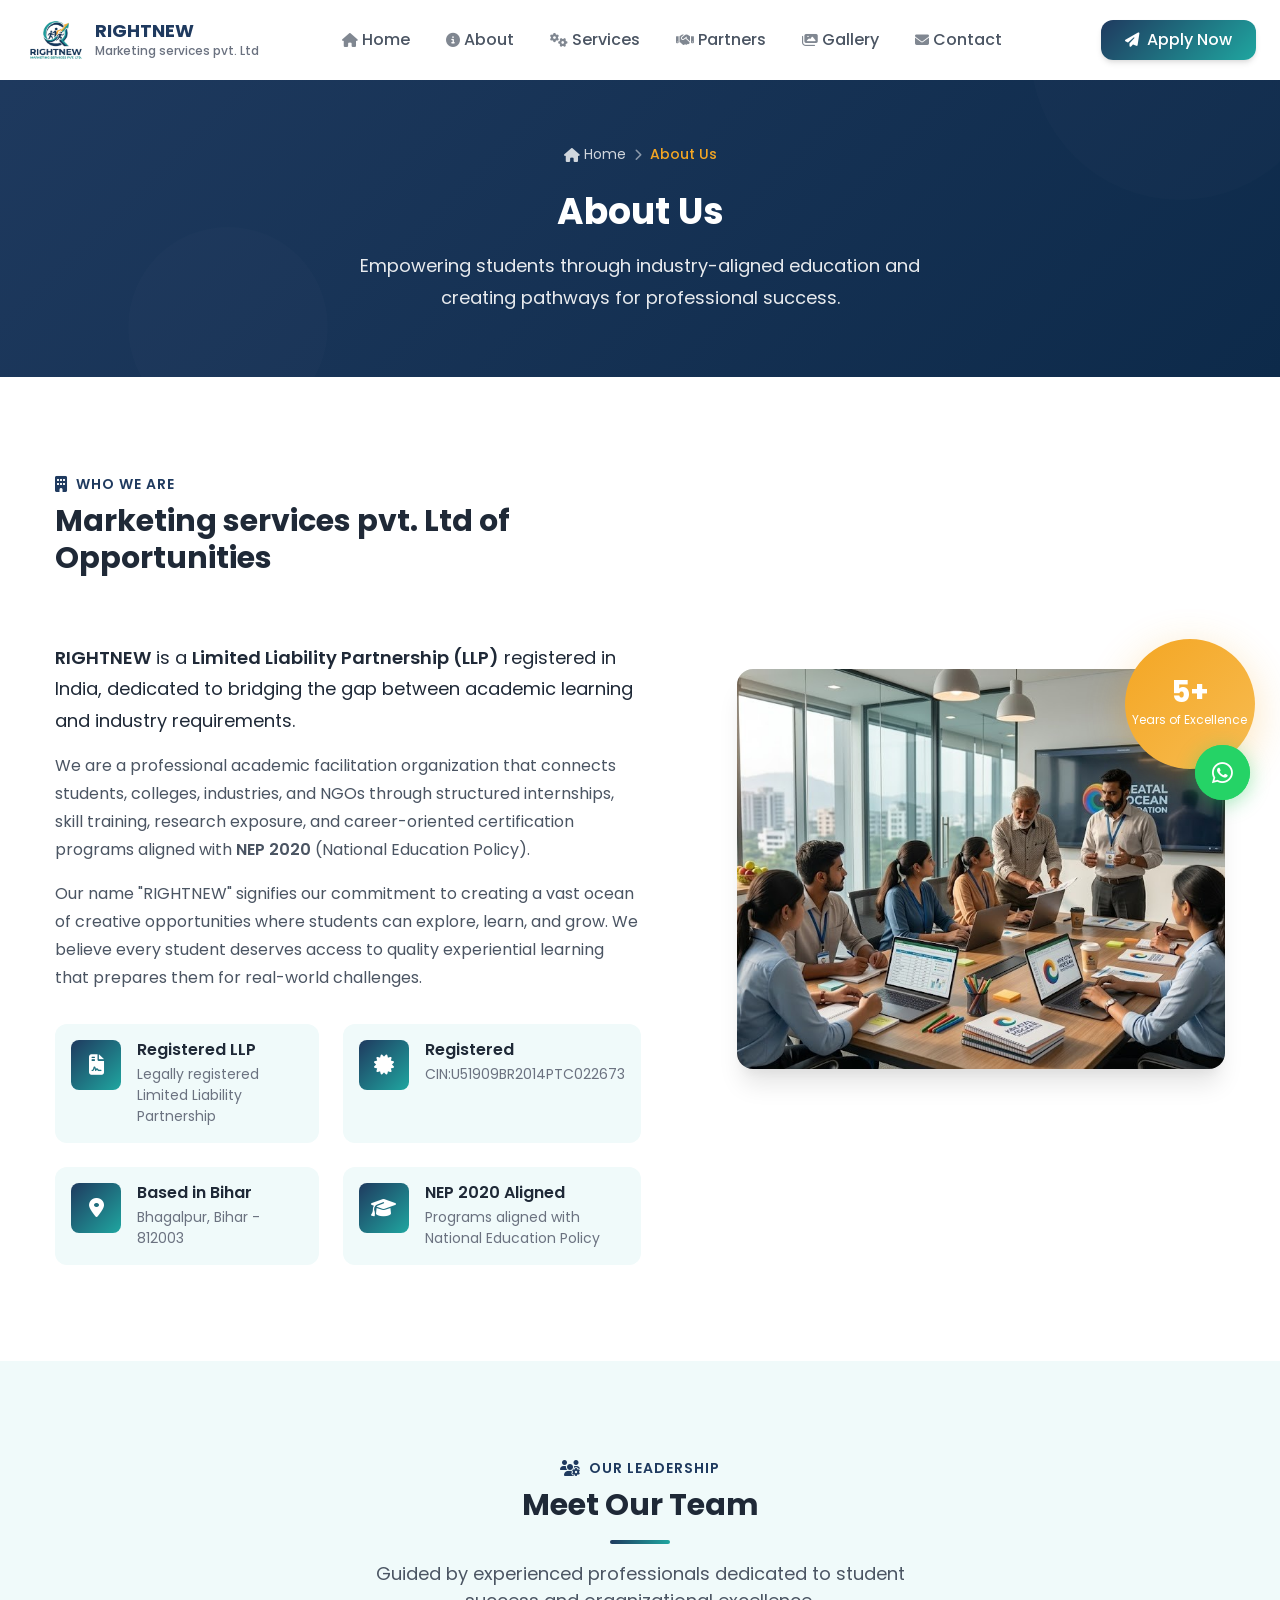
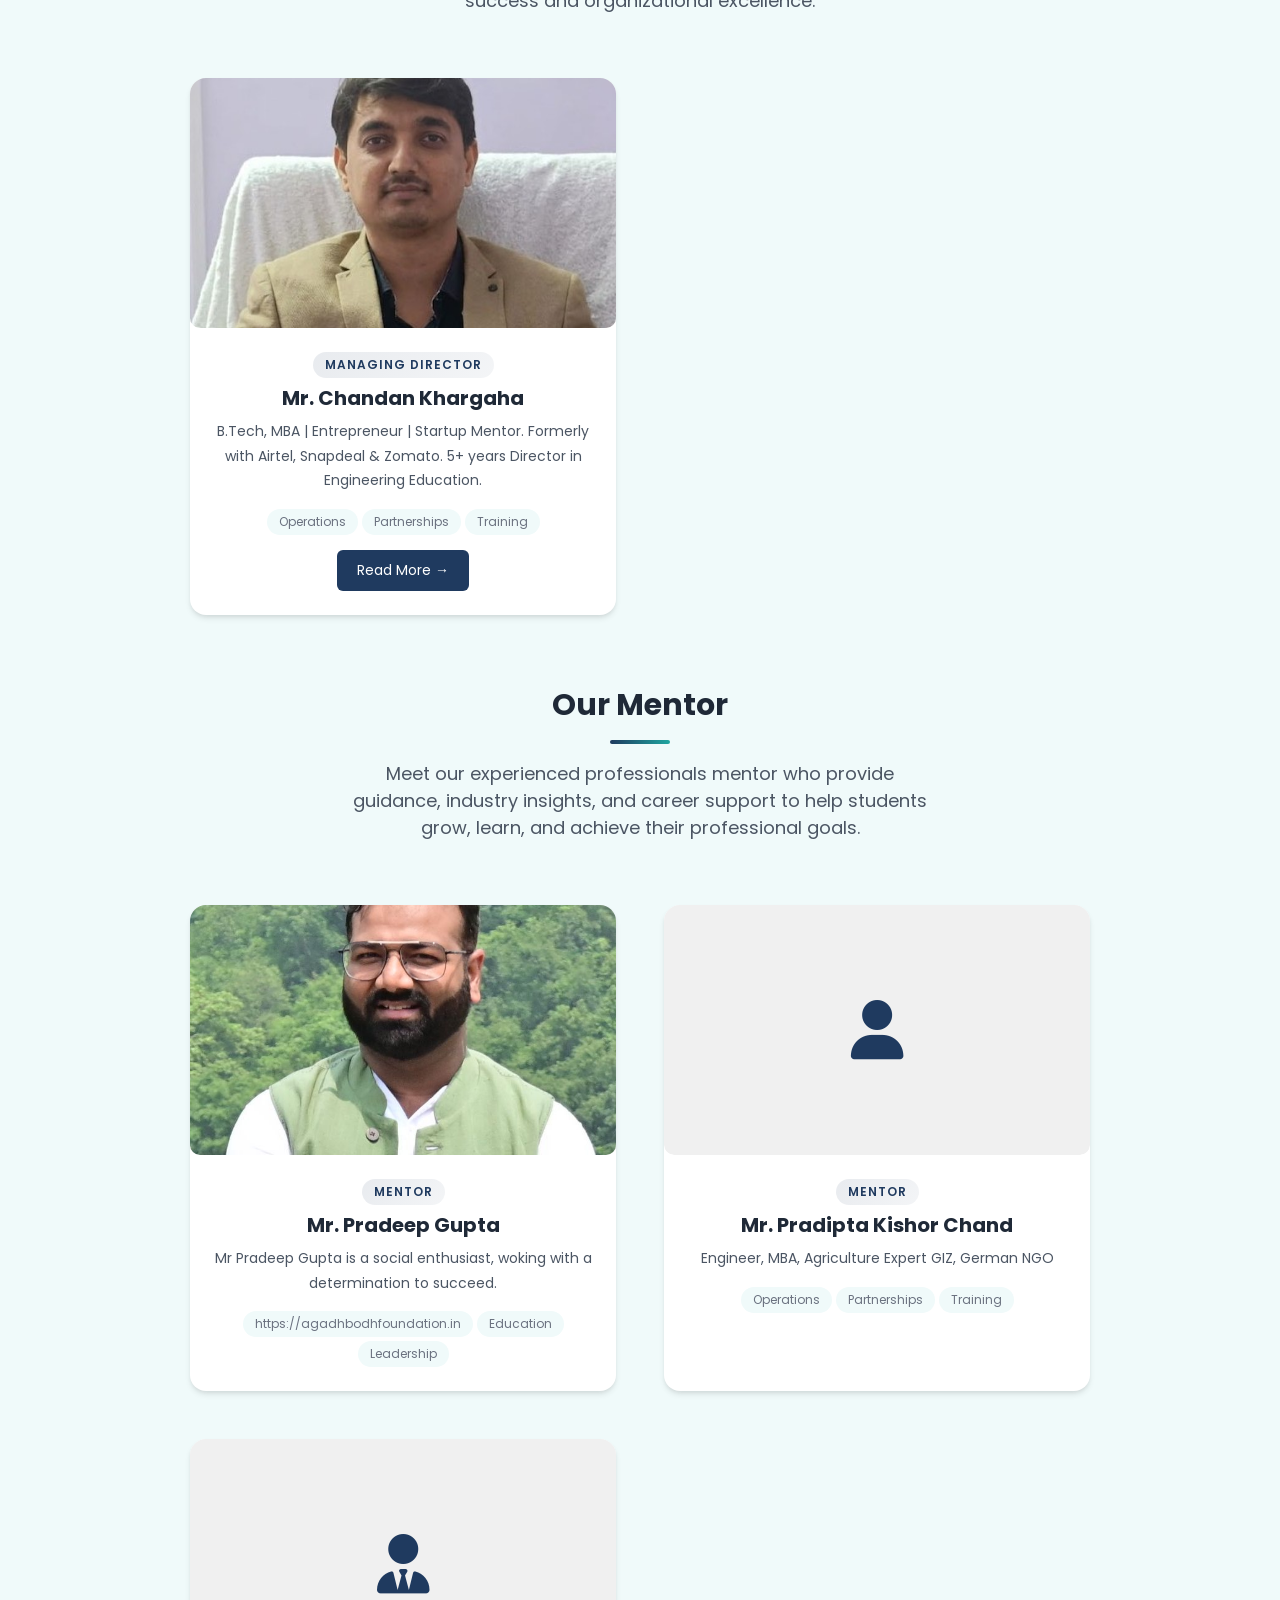
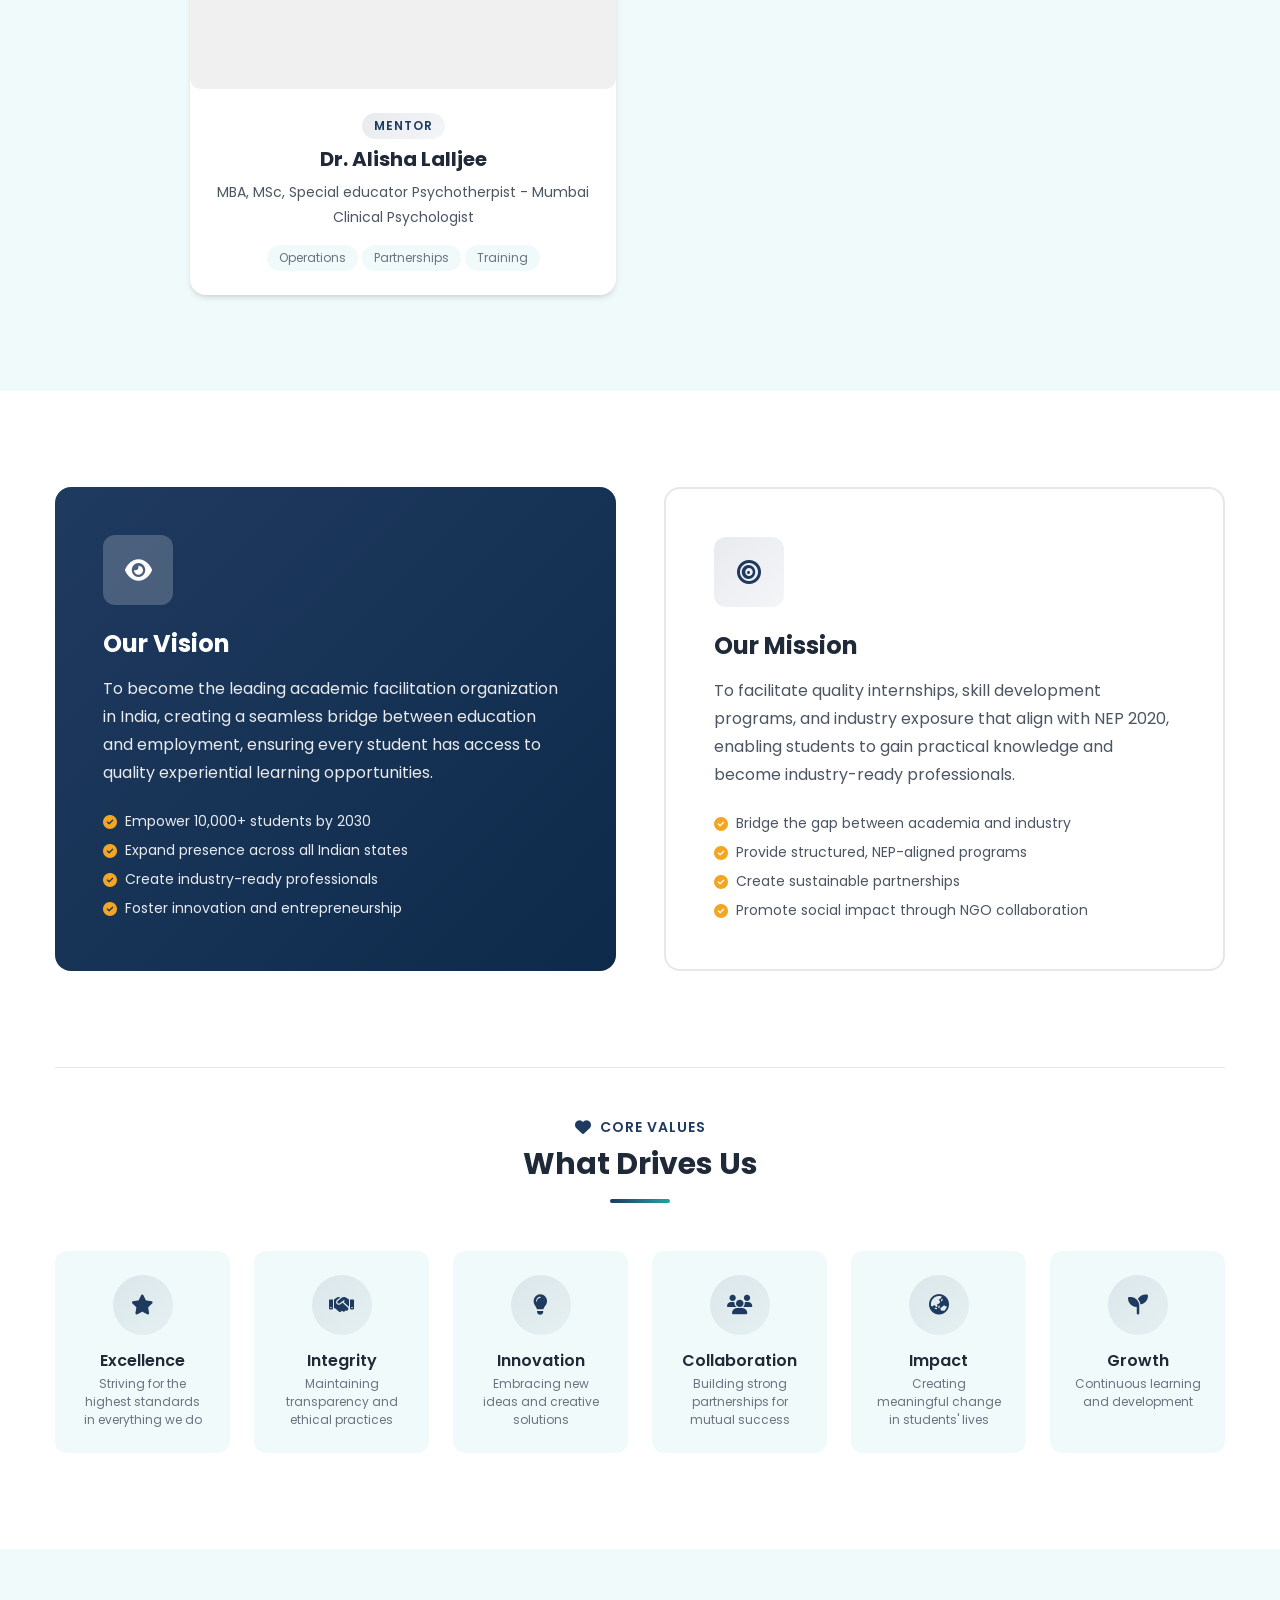
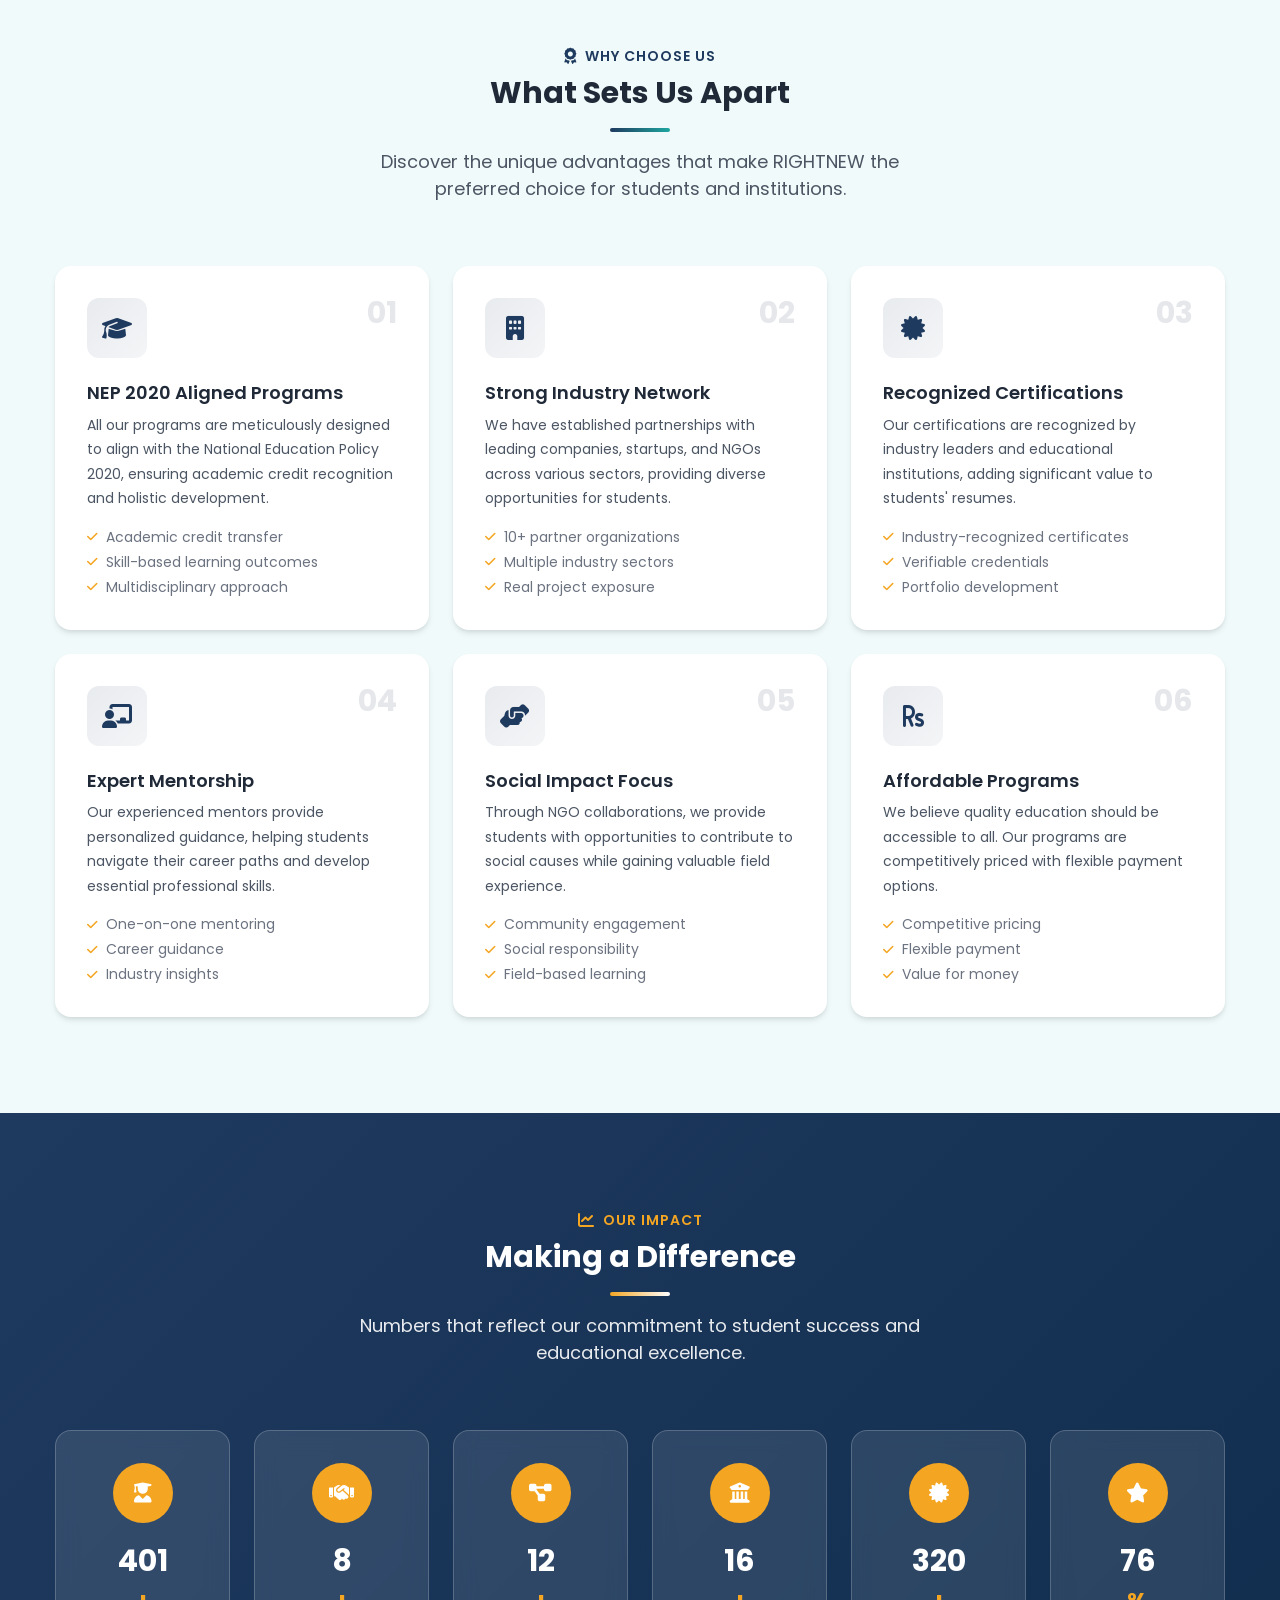
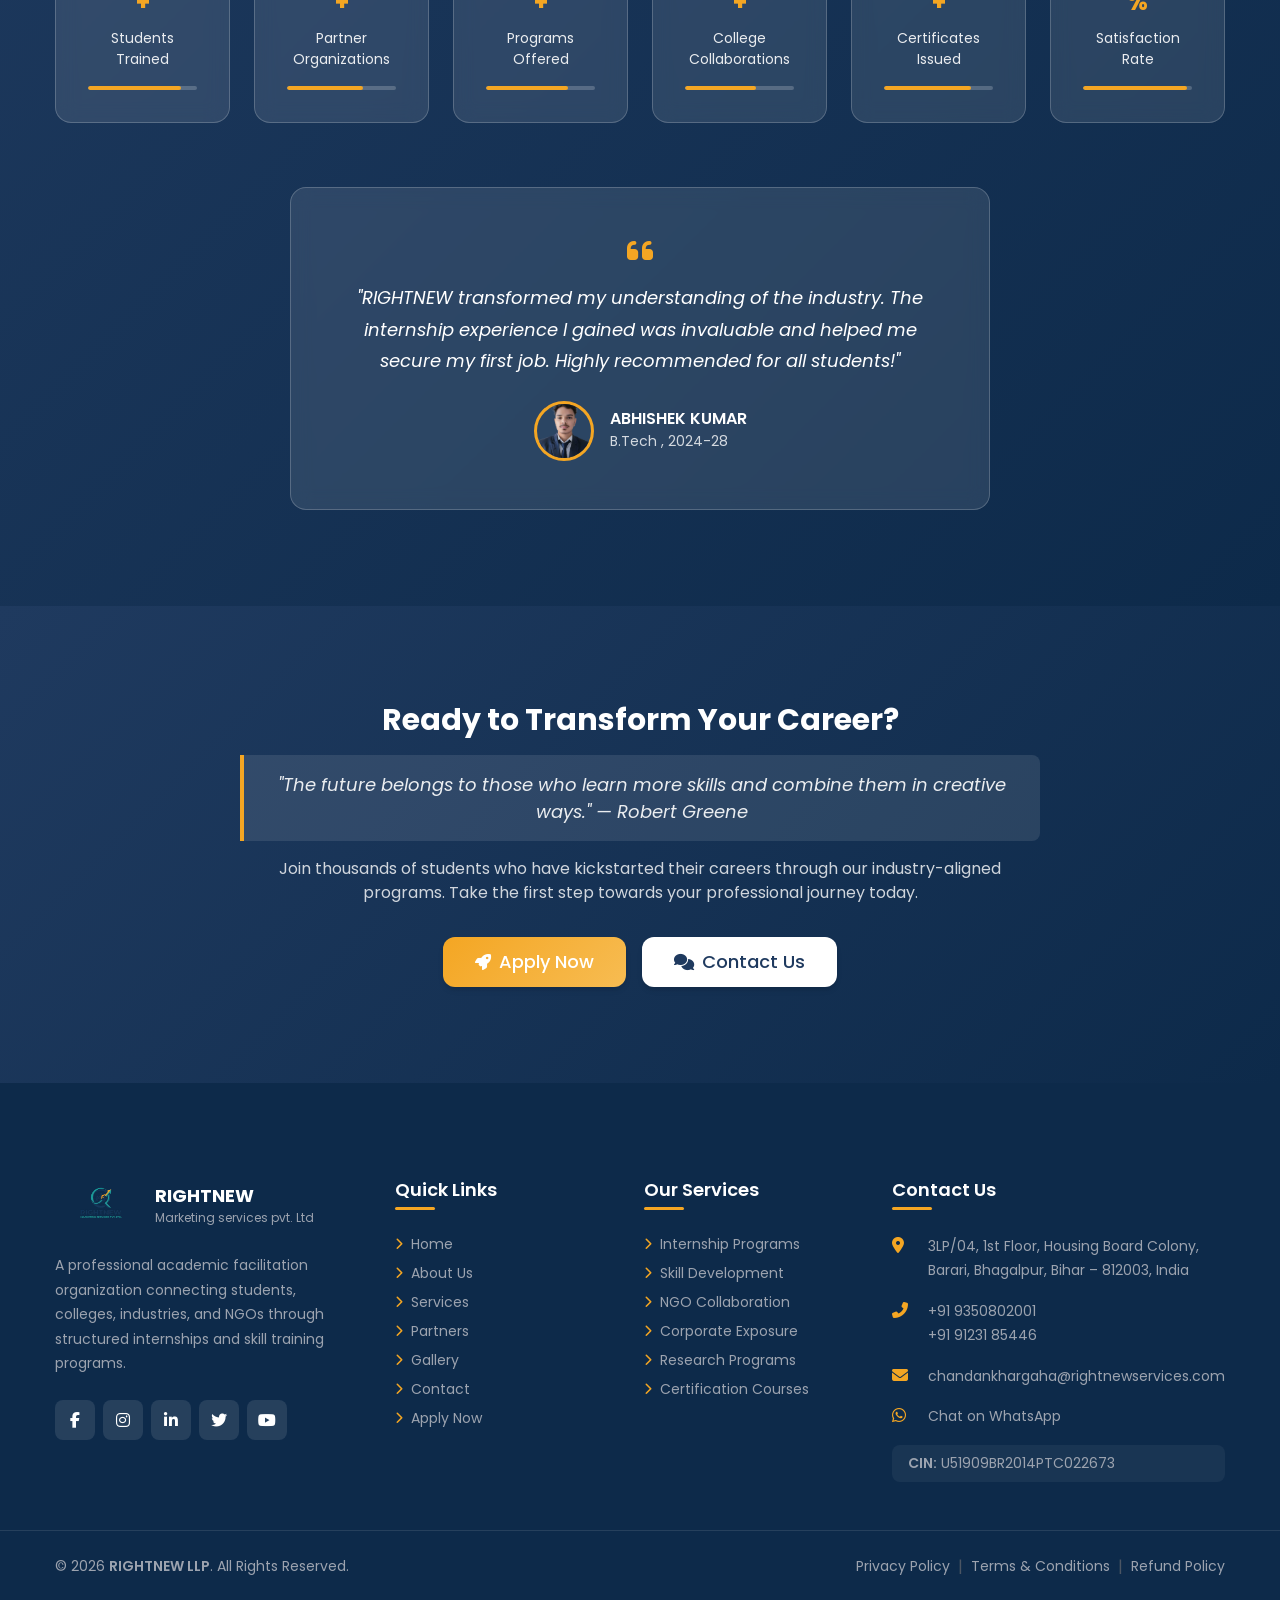
==== commit c97bf0c7: "Update about.html" ====
--- a/about.html
+++ b/about.html
@@ -420,7 +420,7 @@
                         </div>
                     </div>
                     <div class="leader-content">
-                        <span class="leader-role">Chief Operating Officer</span>
+                        <span class="leader-role">managing director</span>
                         <h3 class="leader-name">Mr. Chandan Khargaha</h3>
                         <p class="leader-bio">
                             B.Tech, MBA | Entrepreneur | Startup Mentor. Formerly with Airtel, Snapdeal & Zomato. 5+ years Director in Engineering Education.
--- a/style.css
+++ b/style.css
@@ -1,12 +1,11 @@
 /* ============================================================
-   KREATAL MOCEAN - PROFESSIONAL STYLESHEET
+   KREATAL MOCEAN - PROFESSIONAL STYLESHEET (Teal-Navy Theme)
    Version: 1.0.0
    Author: Kreatal Mocean Development Team
-   Primary Color: #0b3d91
-   Accent Color: #ff9800
+   Primary Color: #1F3A5F
+   Accent Color: #F4A623
    Font: Poppins
    ============================================================ */
-
 /* ============================================================
    TABLE OF CONTENTS
    ============================================================
@@ -29,22 +28,27 @@
    17. Animations & Keyframes
    18. Responsive Design
    ============================================================ */
-
 /* ============================================================
    1. CSS VARIABLES / CUSTOM PROPERTIES
    ============================================================ */
 :root {
-    /* Primary Colors */
-    --primary-color: #0b3d91;
-    --primary-dark: #082a66;
-    --primary-light: #1a5bc4;
-    --primary-rgb: 11, 61, 145;
-    
-    /* Accent Colors */
-    --accent-color: #ff9800;
-    --accent-dark: #e68900;
-    --accent-light: #ffad33;
-    --accent-rgb: 255, 152, 0;
+    /* Primary Colors - Dark Blue Branding */
+    --primary-color: #1F3A5F;
+    --primary-dark: #0D2A4A;
+    --primary-light: #2d5080;
+    --primary-rgb: 31, 58, 95;
+    
+    /* Secondary / Teal Colors */
+    --teal-color: #1FA6A0;
+    --teal-dark: #178a84;
+    --teal-light: #5CC4BE;
+    --teal-rgb: 31, 166, 160;
+    
+    /* Accent Colors - Orange/Yellow CTA */
+    --accent-color: #F4A623;
+    --accent-dark: #d4891a;
+    --accent-light: #f7bc52;
+    --accent-rgb: 244, 166, 35;
     
     /* Neutral Colors */
     --white: #ffffff;
@@ -61,16 +65,16 @@
     --gray-900: #111827;
     
     /* Semantic Colors */
-    --success-color: #10b981;
+    --success-color: #1FA6A0;
     --warning-color: #f59e0b;
     --error-color: #ef4444;
     --info-color: #3b82f6;
     
     /* Background Colors */
     --bg-primary: #ffffff;
-    --bg-secondary: #f8fafc;
-    --bg-tertiary: #f1f5f9;
-    --bg-dark: #0b3d91;
+    --bg-secondary: #f0fafa;
+    --bg-tertiary: #e4f5f4;
+    --bg-dark: #1F3A5F;
     
     /* Text Colors */
     --text-primary: #1f2937;
@@ -129,8 +133,8 @@
     --shadow-lg: 0 10px 15px -3px rgba(0, 0, 0, 0.1), 0 4px 6px -2px rgba(0, 0, 0, 0.05);
     --shadow-xl: 0 20px 25px -5px rgba(0, 0, 0, 0.1), 0 10px 10px -5px rgba(0, 0, 0, 0.04);
     --shadow-2xl: 0 25px 50px -12px rgba(0, 0, 0, 0.25);
-    --shadow-primary: 0 10px 40px rgba(11, 61, 145, 0.3);
-    --shadow-accent: 0 10px 40px rgba(255, 152, 0, 0.3);
+    --shadow-primary: 0 10px 40px rgba(31, 58, 95, 0.3);
+    --shadow-accent: 0 10px 40px rgba(244, 166, 35, 0.3);
     
     /* Transitions */
     --transition-fast: 0.15s ease;
@@ -155,7 +159,6 @@
     --header-height: 80px;
     --header-height-mobile: 70px;
 }
-
 /* ============================================================
    2. RESET & BASE STYLES
    ============================================================ */
@@ -166,7 +169,6 @@
     margin: 0;
     padding: 0;
 }
-
 html {
     scroll-behavior: smooth;
     -webkit-text-size-adjust: 100%;
@@ -339,7 +341,7 @@
     display: block;
     width: 60px;
     height: 4px;
-    background: linear-gradient(90deg, var(--primary-color), var(--accent-color));
+    background: linear-gradient(90deg, var(--primary-color), #1FA6A0);
     border-radius: var(--radius-full);
     margin: var(--spacing-md) auto 0;
 }
@@ -397,7 +399,7 @@
 
 /* Primary Button */
 .btn-primary {
-    background: linear-gradient(135deg, var(--primary-color), var(--primary-light));
+    background: linear-gradient(135deg, var(--primary-color), var(--teal-color));
     color: var(--white);
     box-shadow: var(--shadow-md);
 }
@@ -517,7 +519,7 @@
 }
 
 .logo-img {
-    height: 60px;
+    height: 50px;
     width: auto;
 }
 
@@ -651,7 +653,7 @@
     left: 0;
     width: 100%;
     height: 100%;
-    background: linear-gradient(135deg, #f8fafc 0%, #e2e8f0 100%);
+    background: linear-gradient(135deg, #f0fafa 0%, #d4f0ef 100%);
     z-index: -2;
 }
 
@@ -757,7 +759,7 @@
 
 .hero-title .highlight {
     display: block;
-    background: linear-gradient(135deg, var(--primary-color), var(--primary-light));
+    background: linear-gradient(135deg, var(--primary-color), var(--teal-color));
     -webkit-background-clip: text;
     -webkit-text-fill-color: transparent;
     background-clip: text;
@@ -886,7 +888,7 @@
     display: flex;
     align-items: center;
     justify-content: center;
-    background: linear-gradient(135deg, var(--primary-color), var(--primary-light));
+    background: linear-gradient(135deg, var(--primary-color), var(--teal-color));
     color: var(--white);
     border-radius: var(--radius-md);
     font-size: var(--font-size-base);
@@ -1006,7 +1008,7 @@
     justify-content: center;
     width: 120px;
     height: 120px;
-    background: linear-gradient(135deg, var(--primary-color), var(--primary-light));
+    background: linear-gradient(135deg, var(--primary-color), var(--teal-color));
     color: var(--white);
     border-radius: 50%;
     box-shadow: var(--shadow-primary);
@@ -1179,7 +1181,7 @@
 }
 
 .service-card:hover .service-icon {
-    background: linear-gradient(135deg, var(--primary-color), var(--primary-light));
+    background: linear-gradient(135deg, var(--primary-color), var(--teal-color));
     color: var(--white);
 }
 
@@ -1422,7 +1424,7 @@
 }
 
 .info-card:hover .info-icon {
-    background: linear-gradient(135deg, var(--primary-color), var(--primary-light));
+    background: linear-gradient(135deg, var(--primary-color), var(--teal-color));
     color: var(--white);
 }
 
@@ -1458,7 +1460,7 @@
    14. FOOTER
    ============================================================ */
 .footer {
-    background: var(--gray-900);
+    background: var(--primary-dark);
     color: var(--text-white);
 }
 
@@ -1676,7 +1678,7 @@
     display: flex;
     align-items: center;
     justify-content: center;
-    background: linear-gradient(135deg, var(--primary-color), var(--primary-light));
+    background: linear-gradient(135deg, var(--primary-color), var(--teal-color));
     color: var(--white);
     border-radius: 50%;
     font-size: var(--font-size-lg);
@@ -2246,8 +2248,8 @@
 /* High Contrast Mode */
 @media (prefers-contrast: high) {
     :root {
-        --primary-color: #003366;
-        --accent-color: #cc7a00;
+        --primary-color: #0D2A4A;
+        --accent-color: #d4891a;
         --text-primary: #000000;
         --text-secondary: #333333;
     }
@@ -2461,7 +2463,7 @@
     display: flex;
     align-items: center;
     justify-content: center;
-    background: linear-gradient(135deg, var(--primary-color), var(--primary-light));
+    background: linear-gradient(135deg, var(--primary-color), var(--teal-color));
     color: var(--white);
     border-radius: var(--radius-md);
     font-size: var(--font-size-xl);
@@ -2924,7 +2926,7 @@
 }
 
 .value-item:hover .value-icon {
-    background: linear-gradient(135deg, var(--primary-color), var(--primary-light));
+    background: linear-gradient(135deg, var(--primary-color), var(--teal-color));
     color: var(--white);
 }
 
@@ -2969,7 +2971,7 @@
     left: 0;
     width: 100%;
     height: 4px;
-    background: linear-gradient(90deg, var(--primary-color), var(--accent-color));
+    background: linear-gradient(90deg, var(--primary-color), #1FA6A0);
     transform: scaleX(0);
     transform-origin: left;
     transition: var(--transition-normal);
@@ -3005,7 +3007,7 @@
 }
 
 .choose-card:hover .choose-icon {
-    background: linear-gradient(135deg, var(--primary-color), var(--primary-light));
+    background: linear-gradient(135deg, var(--primary-color), var(--teal-color));
     color: var(--white);
 }
 
@@ -3422,7 +3424,7 @@
     display: flex;
     align-items: center;
     justify-content: center;
-    background: linear-gradient(135deg, var(--primary-color), var(--primary-light));
+    background: linear-gradient(135deg, var(--primary-color), var(--teal-color));
     color: var(--white);
     border-radius: var(--radius-xl);
     font-size: var(--font-size-2xl);
@@ -3443,11 +3445,11 @@
 }
 
 .service-detail-badge.trending {
-    background: linear-gradient(135deg, #10b981, #34d399);
+    background: linear-gradient(135deg, #5CC4BE, #1FA6A0);
 }
 
 .service-detail-badge.social {
-    background: linear-gradient(135deg, #8b5cf6, #a78bfa);
+    background: linear-gradient(135deg, #1FA6A0, #5CC4BE);
 }
 
 .service-detail-badge.corporate {
@@ -3692,7 +3694,7 @@
 }
 
 .service-comparison-card:hover .scc-icon {
-    background: linear-gradient(135deg, var(--primary-color), var(--primary-light));
+    background: linear-gradient(135deg, var(--primary-color), var(--teal-color));
     color: var(--white);
 }
 
@@ -4233,7 +4235,7 @@
     display: flex;
     align-items: center;
     justify-content: center;
-    background: linear-gradient(135deg, var(--primary-color), var(--primary-light));
+    background: linear-gradient(135deg, var(--primary-color), var(--teal-color));
     color: var(--white);
     border-radius: var(--radius-md);
     font-size: var(--font-size-xl);
@@ -4362,7 +4364,7 @@
     display: flex;
     align-items: center;
     justify-content: center;
-    background: linear-gradient(135deg, var(--primary-color), var(--primary-light));
+    background: linear-gradient(135deg, var(--primary-color), var(--teal-color));
     color: var(--white);
     border-radius: 50%;
     font-size: var(--font-size-2xl);
@@ -4370,11 +4372,11 @@
 }
 
 .category-icon.ngo {
-    background: linear-gradient(135deg, #8b5cf6, #a78bfa);
+    background: linear-gradient(135deg, #1FA6A0, #5CC4BE);
 }
 
 .category-icon.education {
-    background: linear-gradient(135deg, #10b981, #34d399);
+    background: linear-gradient(135deg, #5CC4BE, #1FA6A0);
 }
 
 .category-icon.professional {
@@ -4944,7 +4946,7 @@
     display: flex;
     align-items: center;
     justify-content: center;
-    background: linear-gradient(135deg, var(--primary-color), var(--primary-light));
+    background: linear-gradient(135deg, var(--primary-color), var(--teal-color));
     color: var(--white);
     border-radius: 50%;
     font-size: var(--font-size-2xl);
@@ -5002,7 +5004,7 @@
     align-items: center;
     gap: var(--spacing-xs);
     padding: 0.5rem 1rem;
-    background: linear-gradient(135deg, var(--primary-color), var(--primary-light));
+    background: linear-gradient(135deg, var(--primary-color), var(--teal-color));
     color: var(--white);
     font-size: var(--font-size-sm);
     font-weight: var(--font-medium);
@@ -5181,7 +5183,7 @@
     align-items: center;
     gap: var(--spacing-sm);
     padding: var(--spacing-lg);
-    background: linear-gradient(135deg, var(--primary-color), var(--primary-light));
+    background: linear-gradient(135deg, var(--primary-color), var(--teal-color));
     color: var(--white);
 }
 
@@ -6328,8 +6330,6 @@
     }
 }
 
-
-
 html, body {
 margin: 0;
 padding: 0;
@@ -6356,7 +6356,7 @@
 .read-more-btn{
 margin-top:15px;
 padding:10px 20px;
-background:#0b3d91;
+background:#1F3A5F;
 color:#fff;
 border:none;
 border-radius:6px;
@@ -6366,14 +6366,14 @@
 }
 
 .read-more-btn:hover{
-background:#ff9800;
+background:#F4A623;
 transform:translateY(-2px);
 }
 .read-more-btn{
 display:inline-block;
 margin-top:15px;
 padding:10px 20px;
-background:#0b3d91;
+background:#1F3A5F;
 color:#fff;
 border-radius:6px;
 text-decoration:none;
@@ -6382,7 +6382,7 @@
 }
 
 .read-more-btn:hover{
-background:#ff9800;
+background:#F4A623;
 transform:translateY(-2px);
 }
 .leader-placeholder{
@@ -6397,7 +6397,7 @@
 
 .leader-placeholder i{
 font-size:60px;
-color:#0b3d91;
+color:#1F3A5F;
 }
 .leader-image{
 position:relative;
@@ -6427,7 +6427,7 @@
 
 .leader-placeholder i{
 font-size:60px;
-color:#0b3d91;
+color:#1F3A5F;
 }
 
 /* ============================================================
@@ -6490,7 +6490,7 @@
     display: flex;
     align-items: center;
     justify-content: center;
-    background: linear-gradient(135deg, var(--primary-color), var(--primary-light));
+    background: linear-gradient(135deg, var(--primary-color), var(--teal-color));
     color: var(--white);
     border-radius: 50%;
     font-size: var(--font-size-xl);
@@ -6499,11 +6499,11 @@
 }
 
 .profile-badge.advisor {
-    background: linear-gradient(135deg, #8b5cf6, #a78bfa);
+    background: linear-gradient(135deg, #1FA6A0, #5CC4BE);
 }
 
 .profile-badge.coo {
-    background: linear-gradient(135deg, #10b981, #34d399);
+    background: linear-gradient(135deg, #5CC4BE, #1FA6A0);
 }
 
 .profile-info {
@@ -6513,7 +6513,7 @@
 .profile-role {
     display: inline-block;
     padding: 0.25rem 0.75rem;
-    background: linear-gradient(135deg, var(--primary-color), var(--primary-light));
+    background: linear-gradient(135deg, var(--primary-color), var(--teal-color));
     color: var(--white);
     font-size: var(--font-size-xs);
     font-weight: var(--font-semibold);
@@ -6810,7 +6810,7 @@
     display: flex;
     align-items: center;
     justify-content: center;
-    background: linear-gradient(135deg, var(--primary-color), var(--primary-light));
+    background: linear-gradient(135deg, var(--primary-color), var(--teal-color));
     color: var(--white);
     border-radius: var(--radius-lg);
     font-size: var(--font-size-xl);
@@ -6867,11 +6867,11 @@
 }
 
 .vision-quote.advisor-quote {
-    background: linear-gradient(135deg, #8b5cf6, #6d28d9);
+    background: linear-gradient(135deg, #1FA6A0, #0D7F7A);
 }
 
 .vision-quote.coo-quote {
-    background: linear-gradient(135deg, #10b981, #059669);
+    background: linear-gradient(135deg, #5CC4BE, #1FA6A0);
 }
 
 /* Achievements List */
@@ -6913,7 +6913,7 @@
 }
 
 .experience-card.education-card {
-    border-left-color: #10b981;
+    border-left-color: #5CC4BE;
     grid-column: span 2;
 }
 
@@ -6939,7 +6939,7 @@
 .experience-icon.airtel { color: #ED1C24; }
 .experience-icon.snapdeal { color: #E40046; }
 .experience-icon.zomato { color: #E23744; }
-.experience-icon.education { color: #10b981; }
+.experience-icon.education { color: #1FA6A0; }
 
 .experience-type {
     font-size: var(--font-size-xs);
@@ -6970,9 +6970,9 @@
 .entrepreneur-badge {
     margin-top: var(--spacing-lg);
     padding: var(--spacing-lg);
-    background: linear-gradient(135deg, #fef3c7, #fde68a);
+    background: linear-gradient(135deg, #e6fafa, #b8efee);
     border-radius: var(--radius-xl);
-    border: 2px solid #f59e0b;
+    border: 2px solid #1FA6A0;
 }
 
 .entrepreneur-badge .badge-content {
@@ -6987,7 +6987,7 @@
     display: flex;
     align-items: center;
     justify-content: center;
-    background: #f59e0b;
+    background: #1FA6A0;
     color: var(--white);
     border-radius: 50%;
     font-size: var(--font-size-xl);
@@ -6996,13 +6996,13 @@
 .entrepreneur-badge .badge-text h4 {
     font-size: var(--font-size-base);
     font-weight: var(--font-semibold);
-    color: #92400e;
+    color: #0D5450;
     margin-bottom: var(--spacing-xs);
 }
 
 .entrepreneur-badge .badge-text p {
     font-size: var(--font-size-sm);
-    color: #b45309;
+    color: #1FA6A0;
     margin: 0;
 }
 
@@ -7171,4 +7171,4 @@
         width: 150px;
         height: 150px;
     }
-}+}
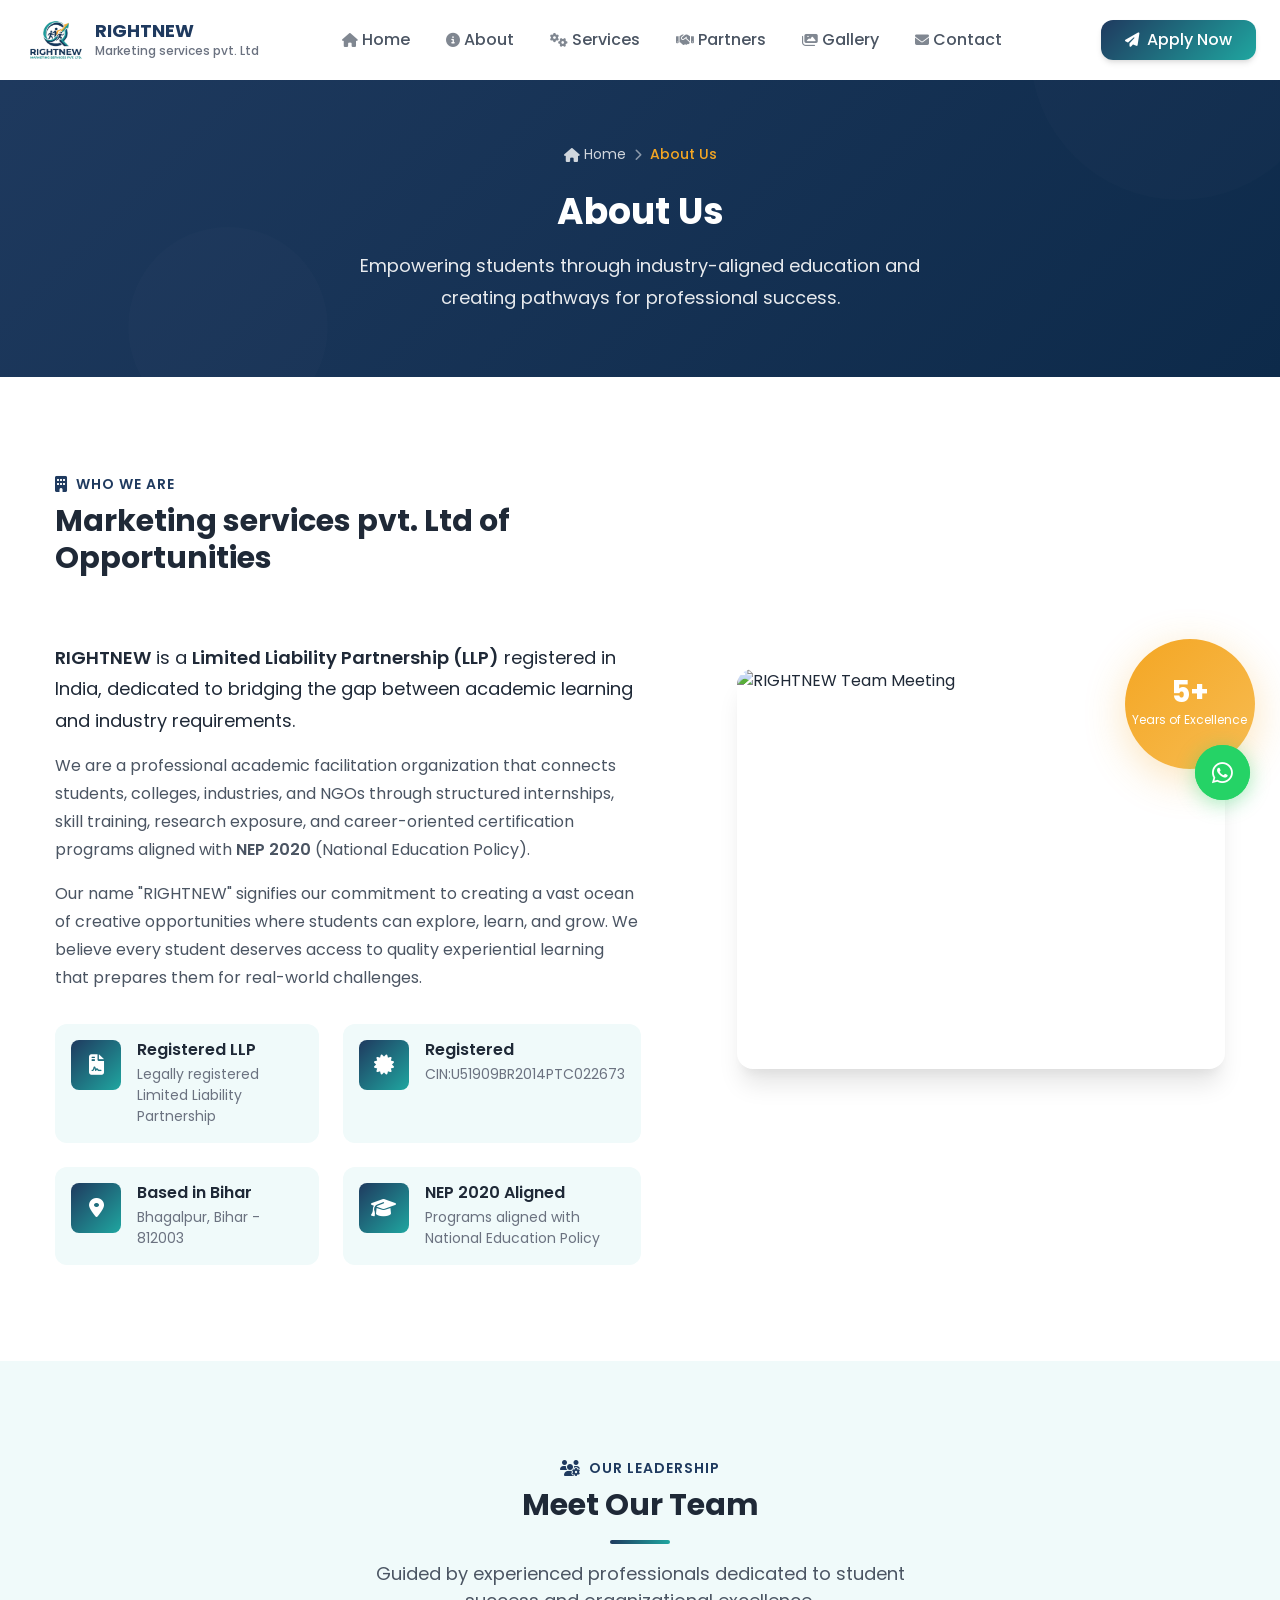
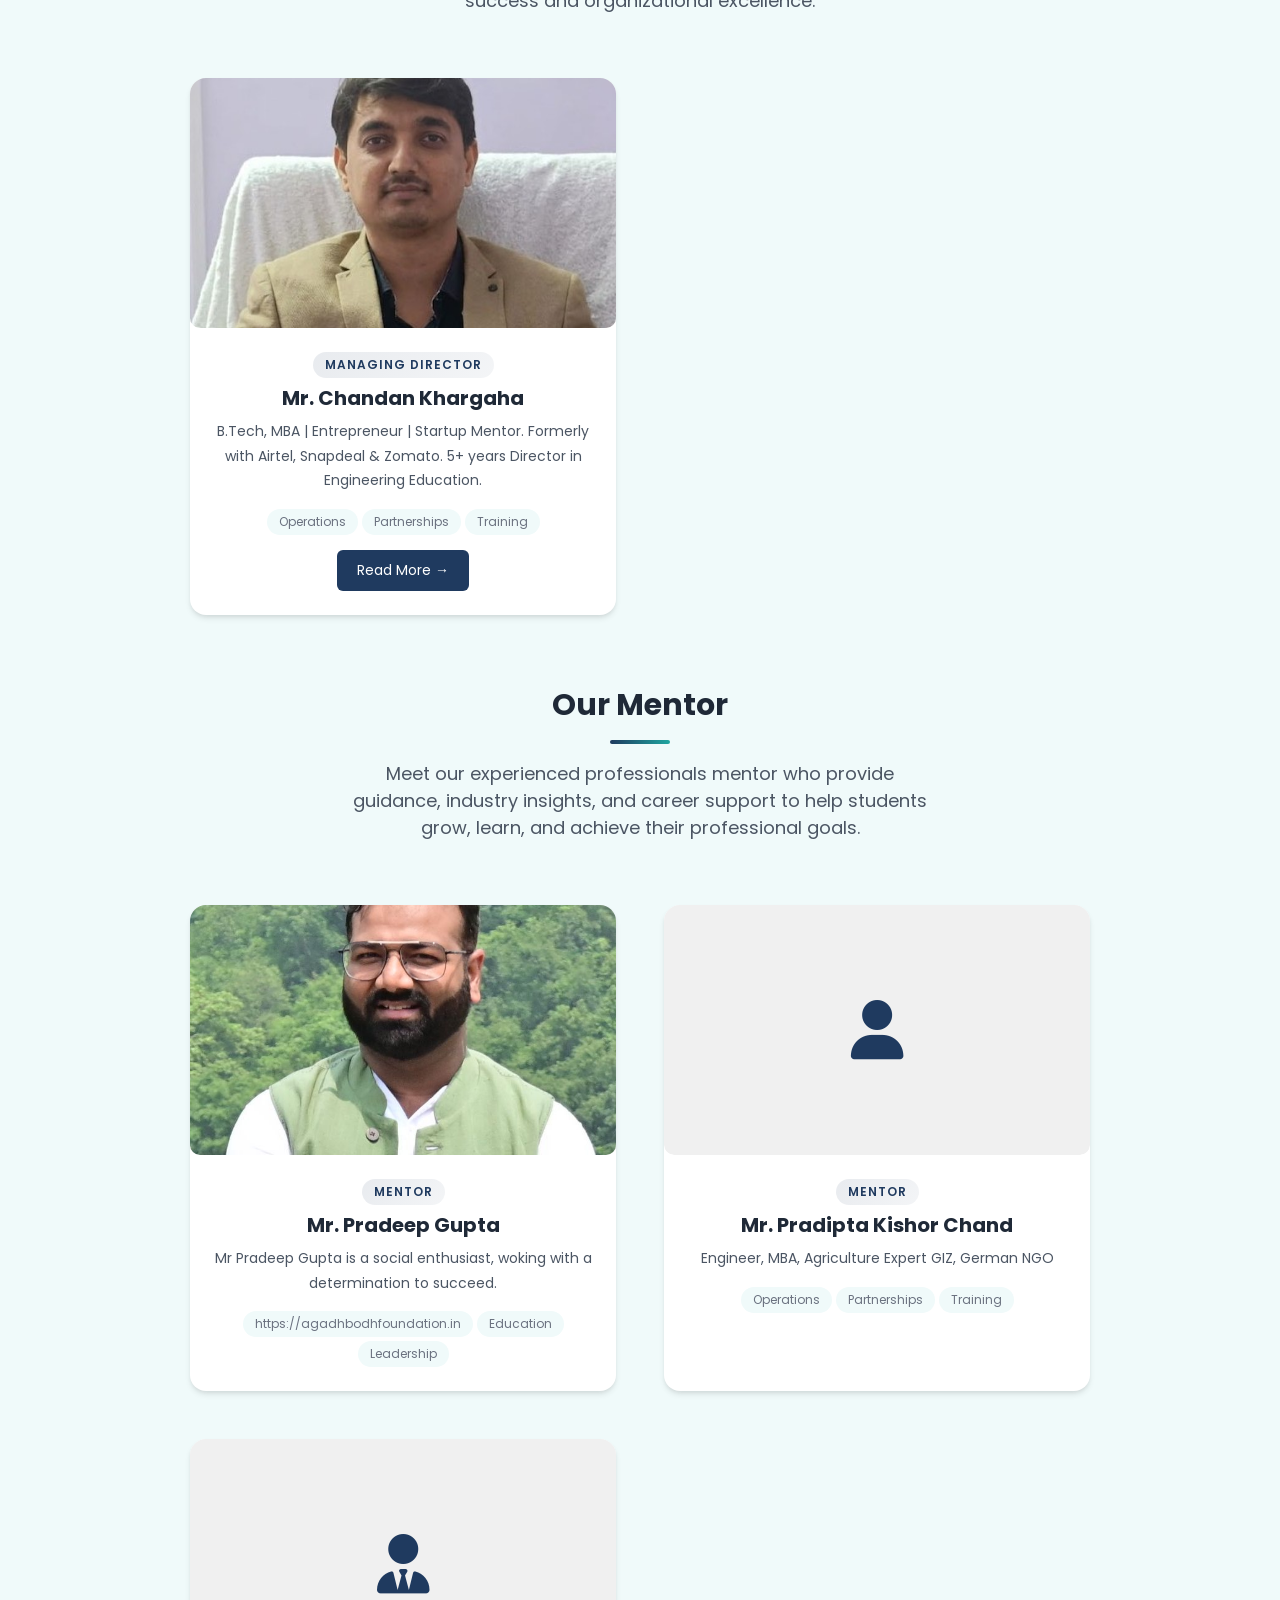
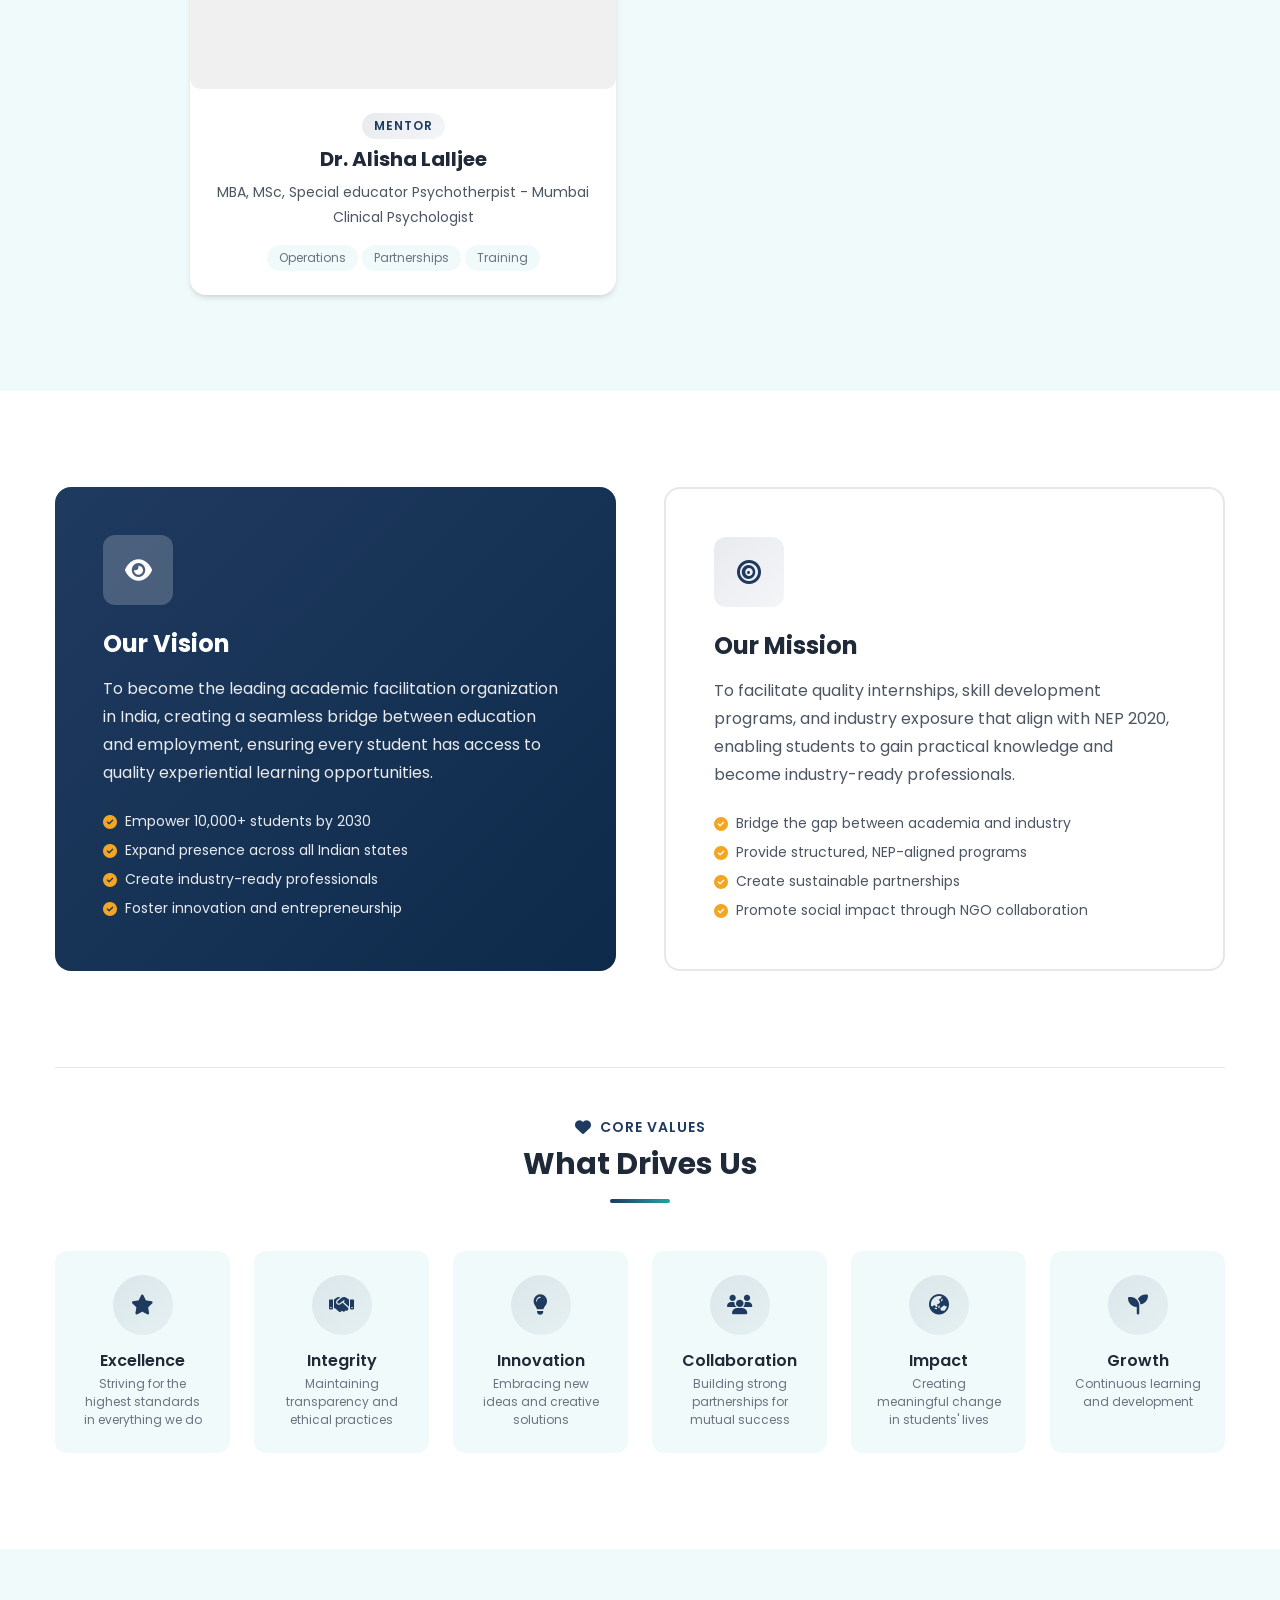
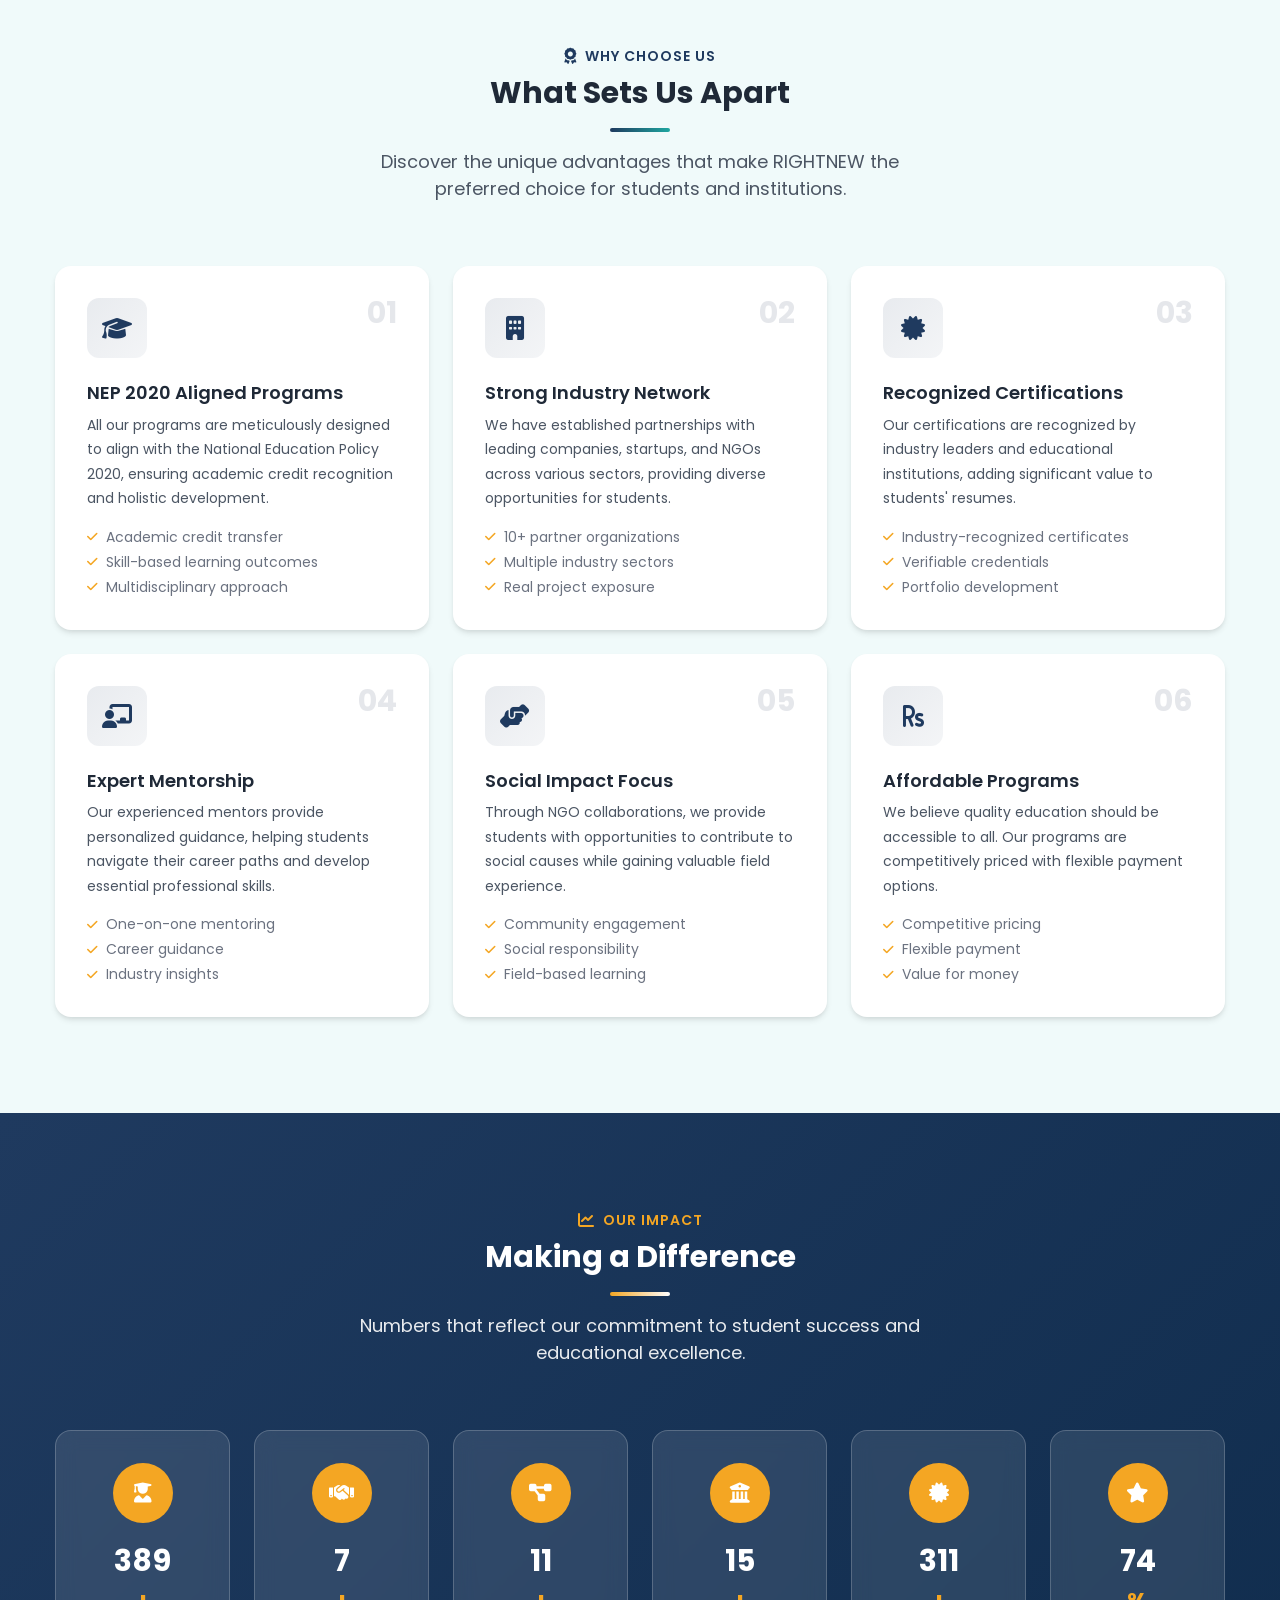
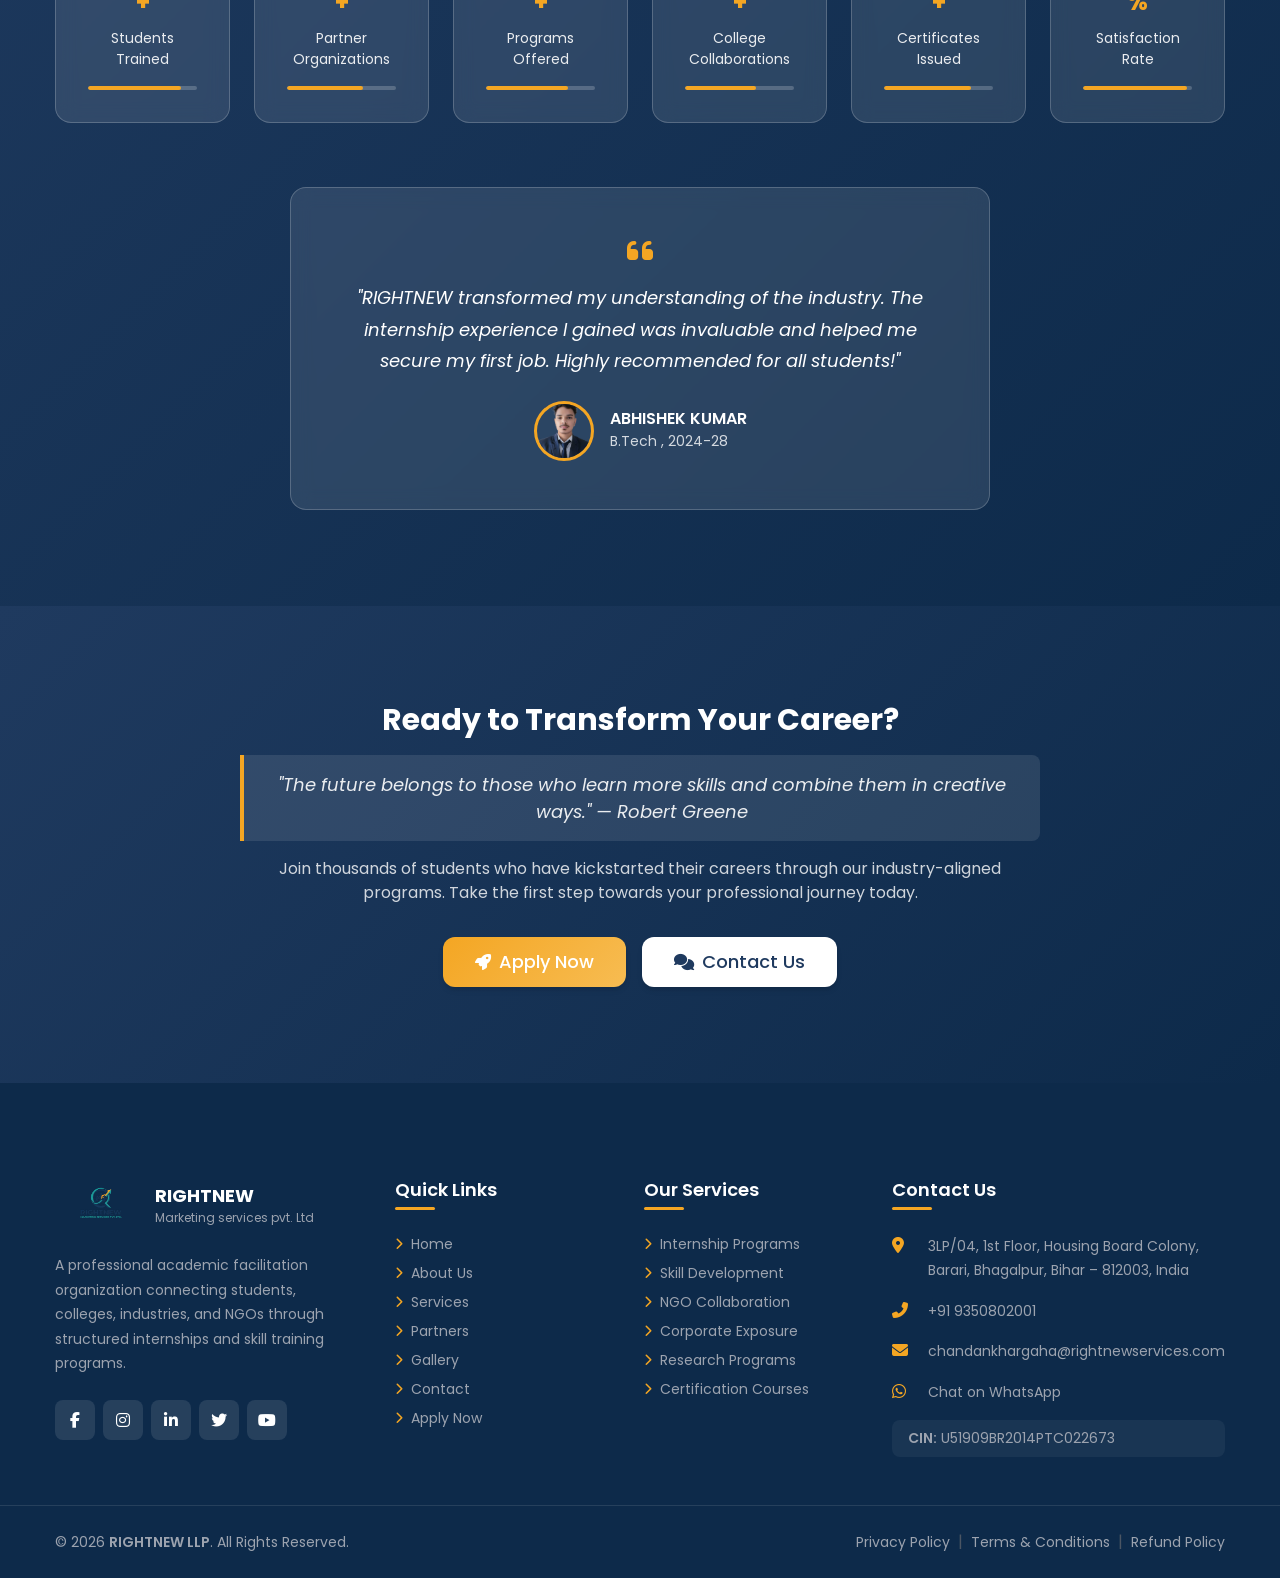
==== commit c4fd858c: "Update about.html" ====
--- a/about.html
+++ b/about.html
@@ -289,7 +289,7 @@
                <div class="who-we-are-visual" data-aos="fade-left" data-aos-duration="800" data-aos-delay="100">
                     <div class="about-image-stack">
                         <div class="about-image-main">
-                            <img src="images/about/who-we-are-1.jpg" alt="RIGHTNEW Team Meeting" loading="lazy">
+                            <img src="images/about/home.jpg" alt="RIGHTNEW Team Meeting" loading="lazy">
                         </div>
                       <!----  <div class="about-image-secondary">
                             <img src="images/about/who-we-are-2.jpg" alt="Students in Internship Program"
@@ -1073,7 +1073,7 @@
                                 <i class="fas fa-phone-alt"></i>
                                 <span>
                                     <a href="tel:+919350802001">+91 9350802001</a>
-                                    <a href="tel:+919123185446">+91 91231 85446</a>
+                                    
                                 </span>
                             </li>
                             <li>
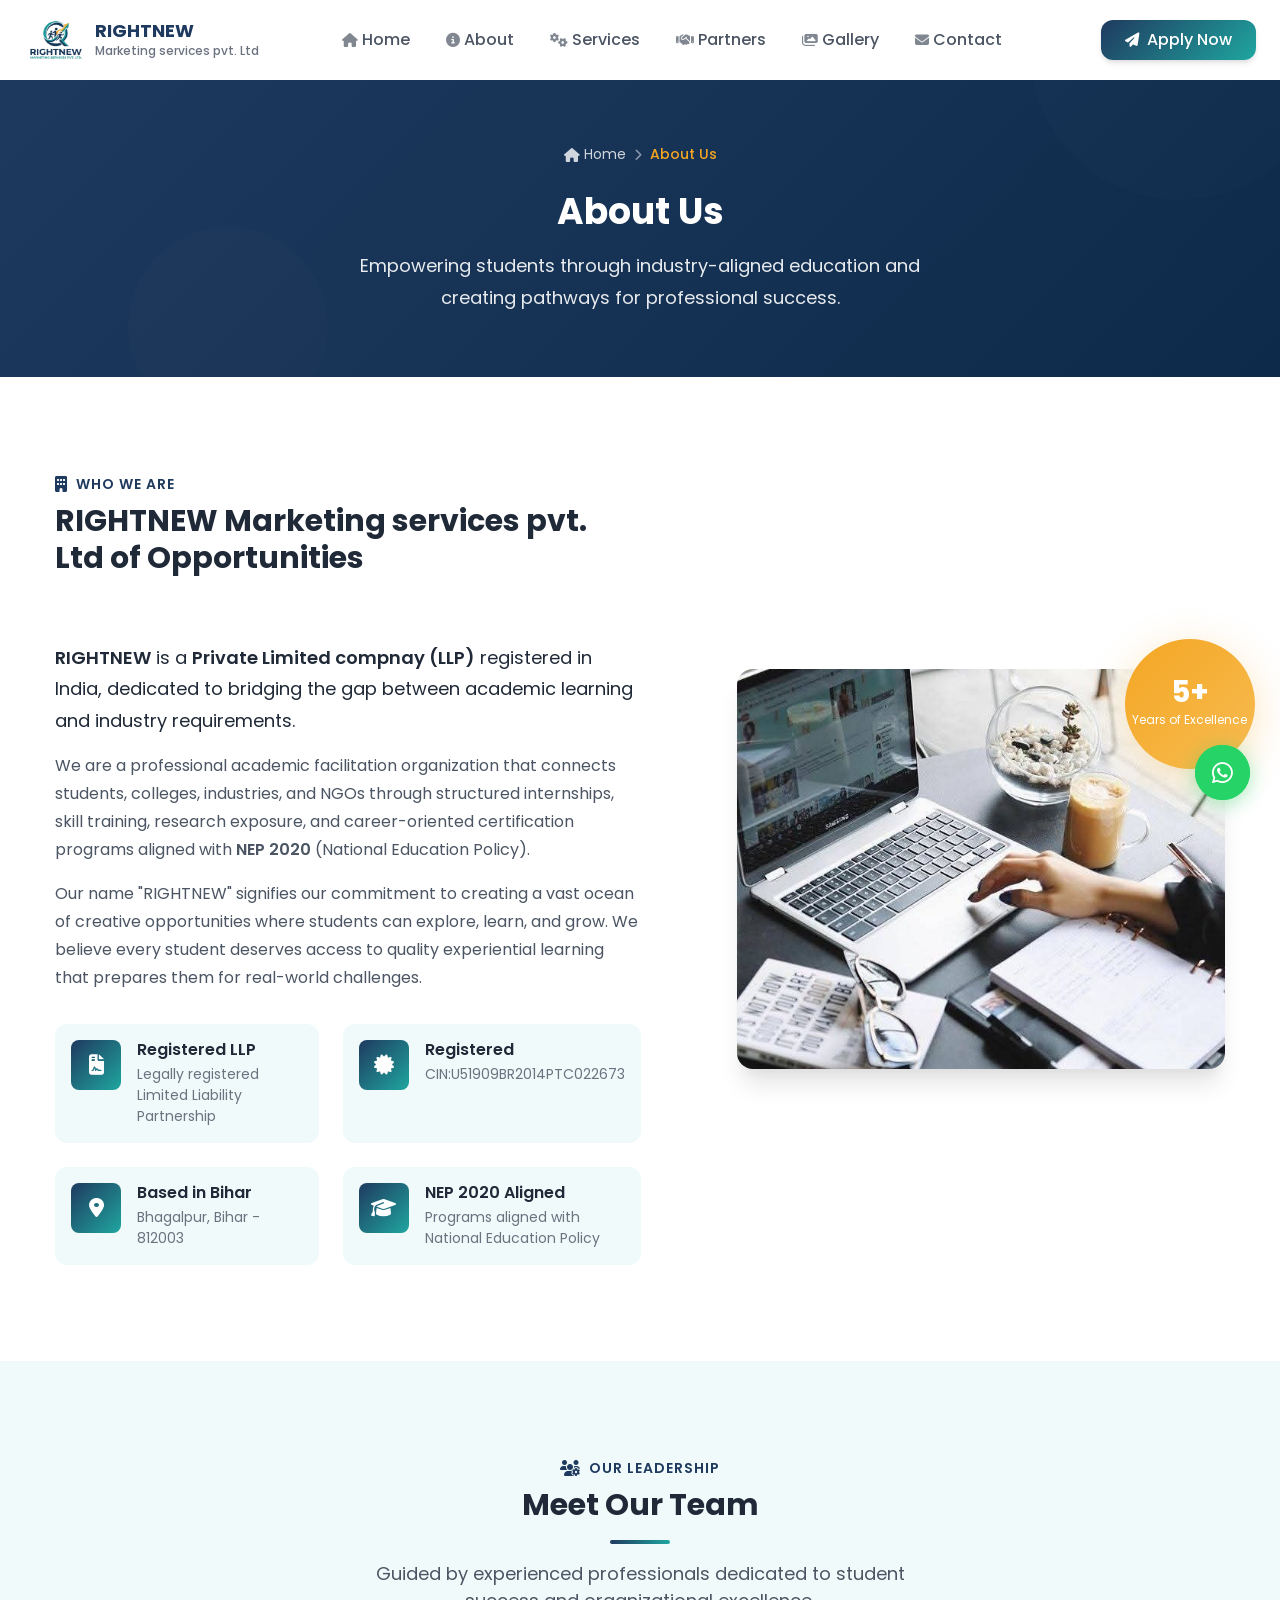
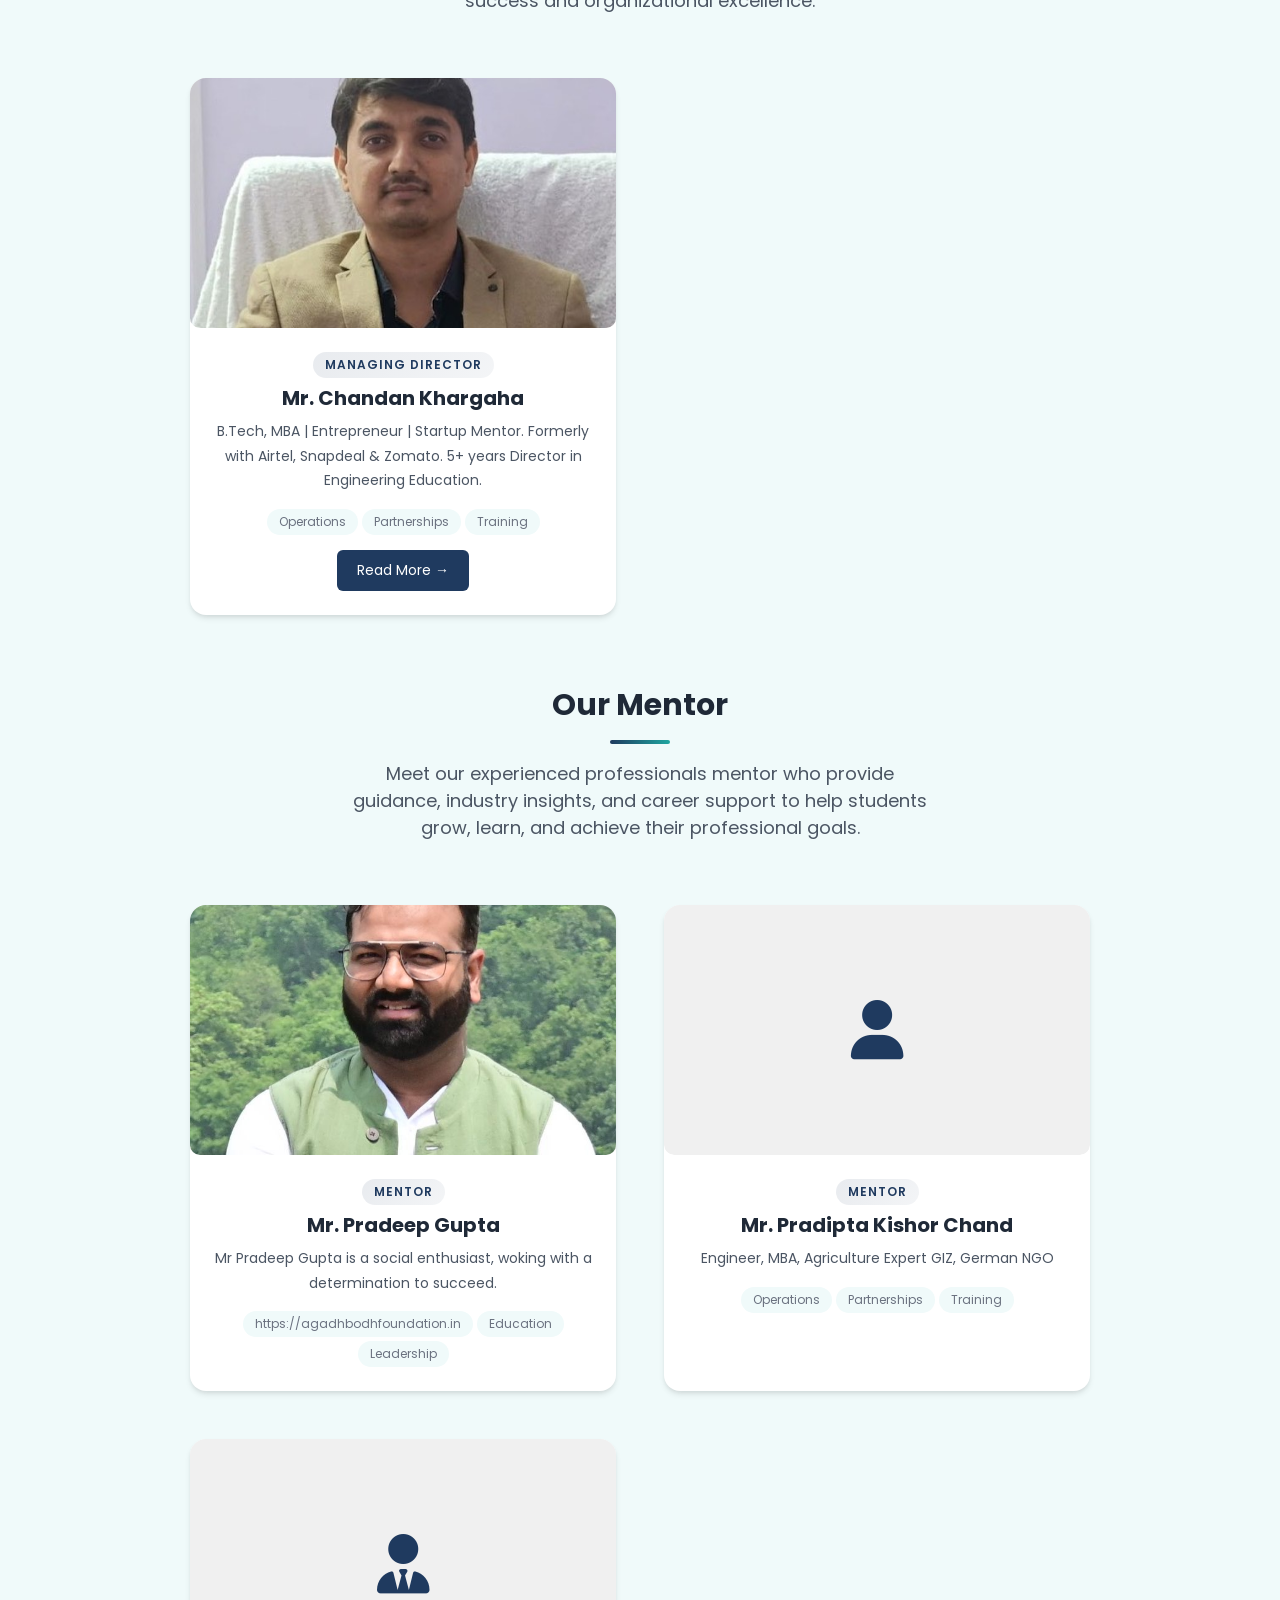
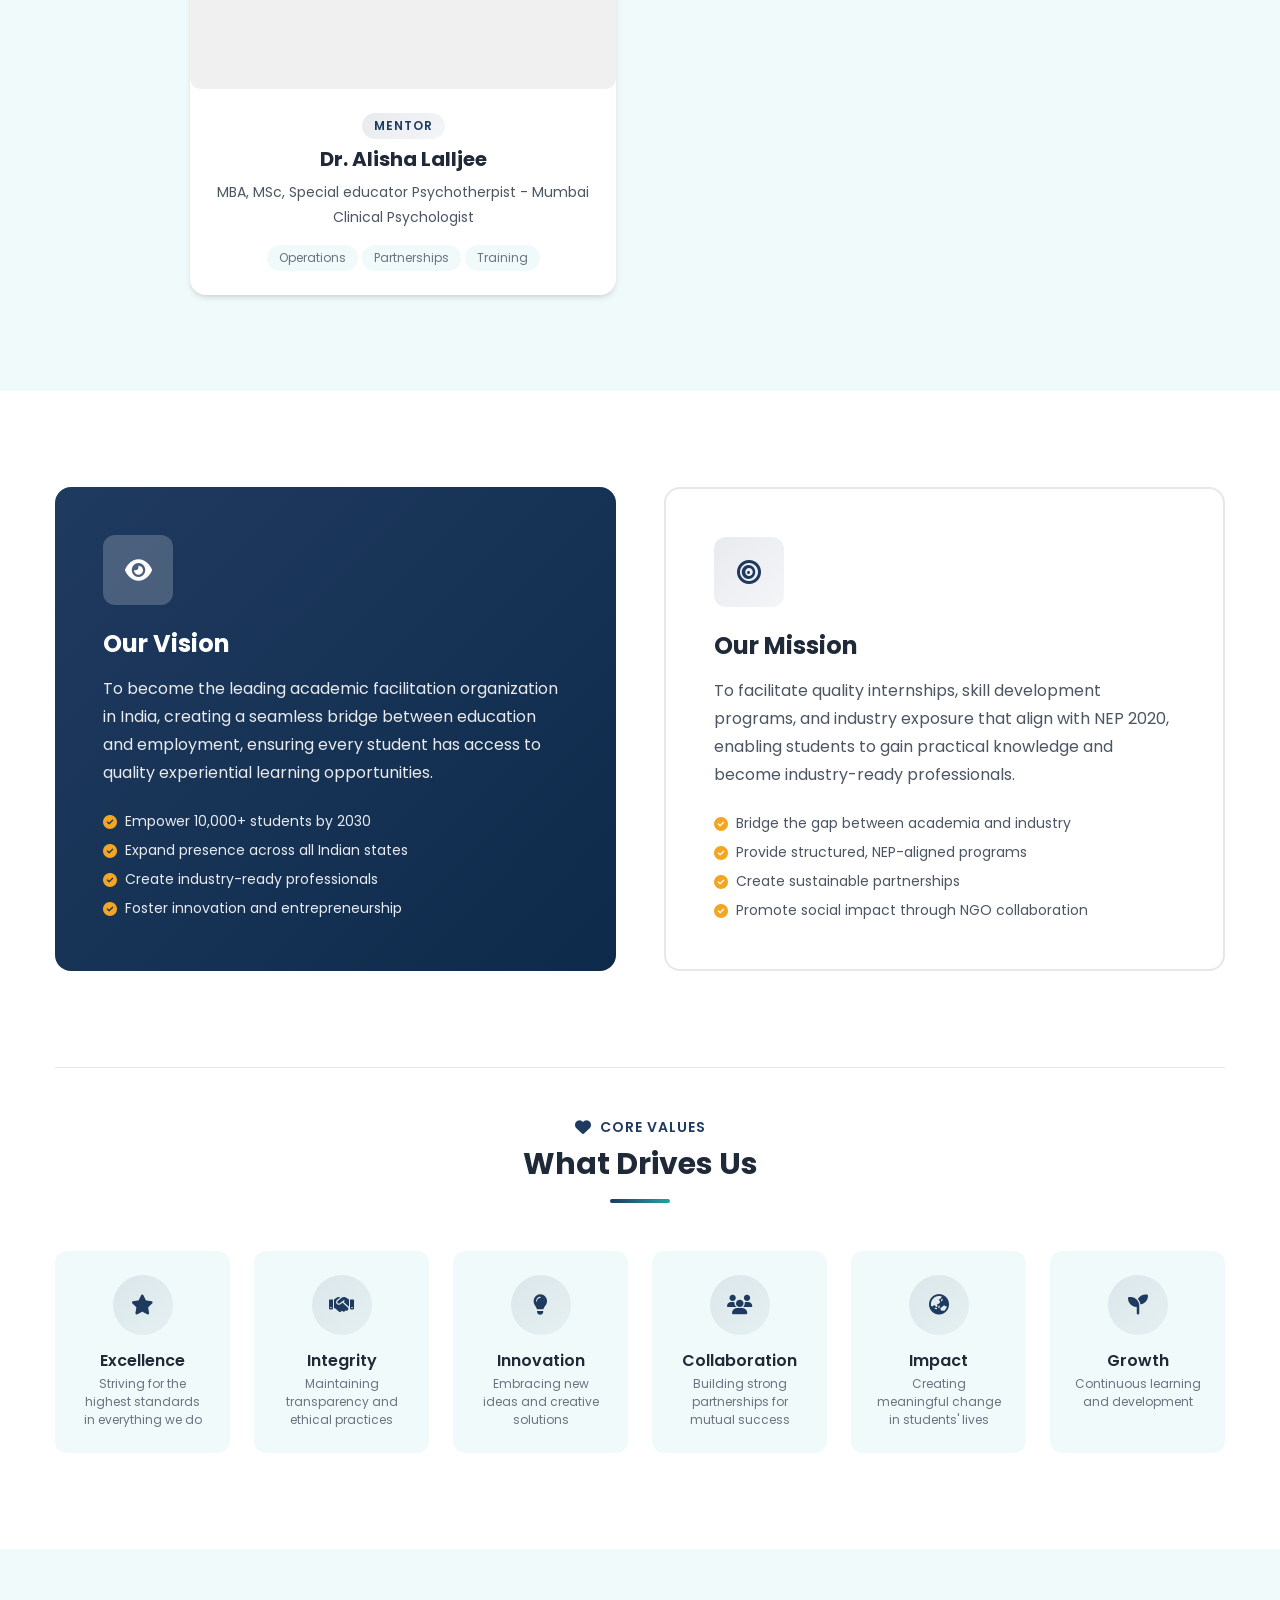
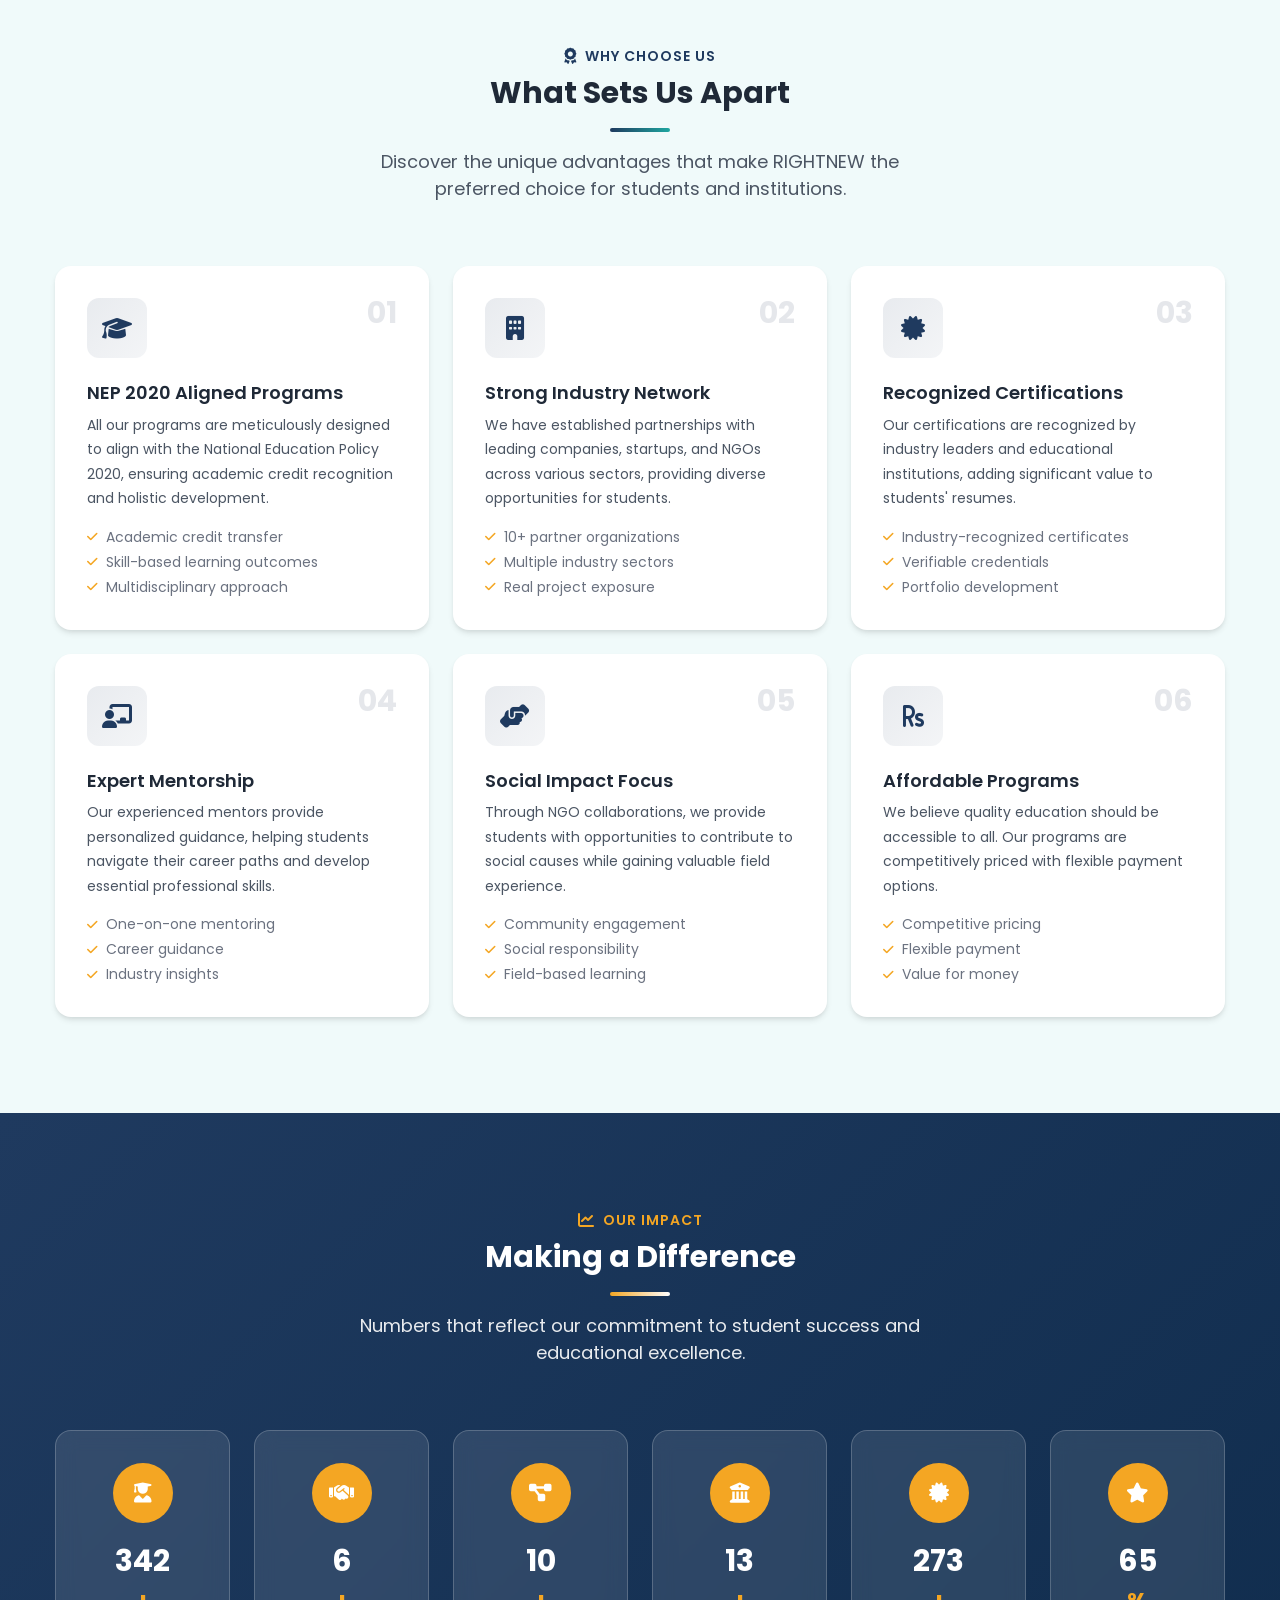
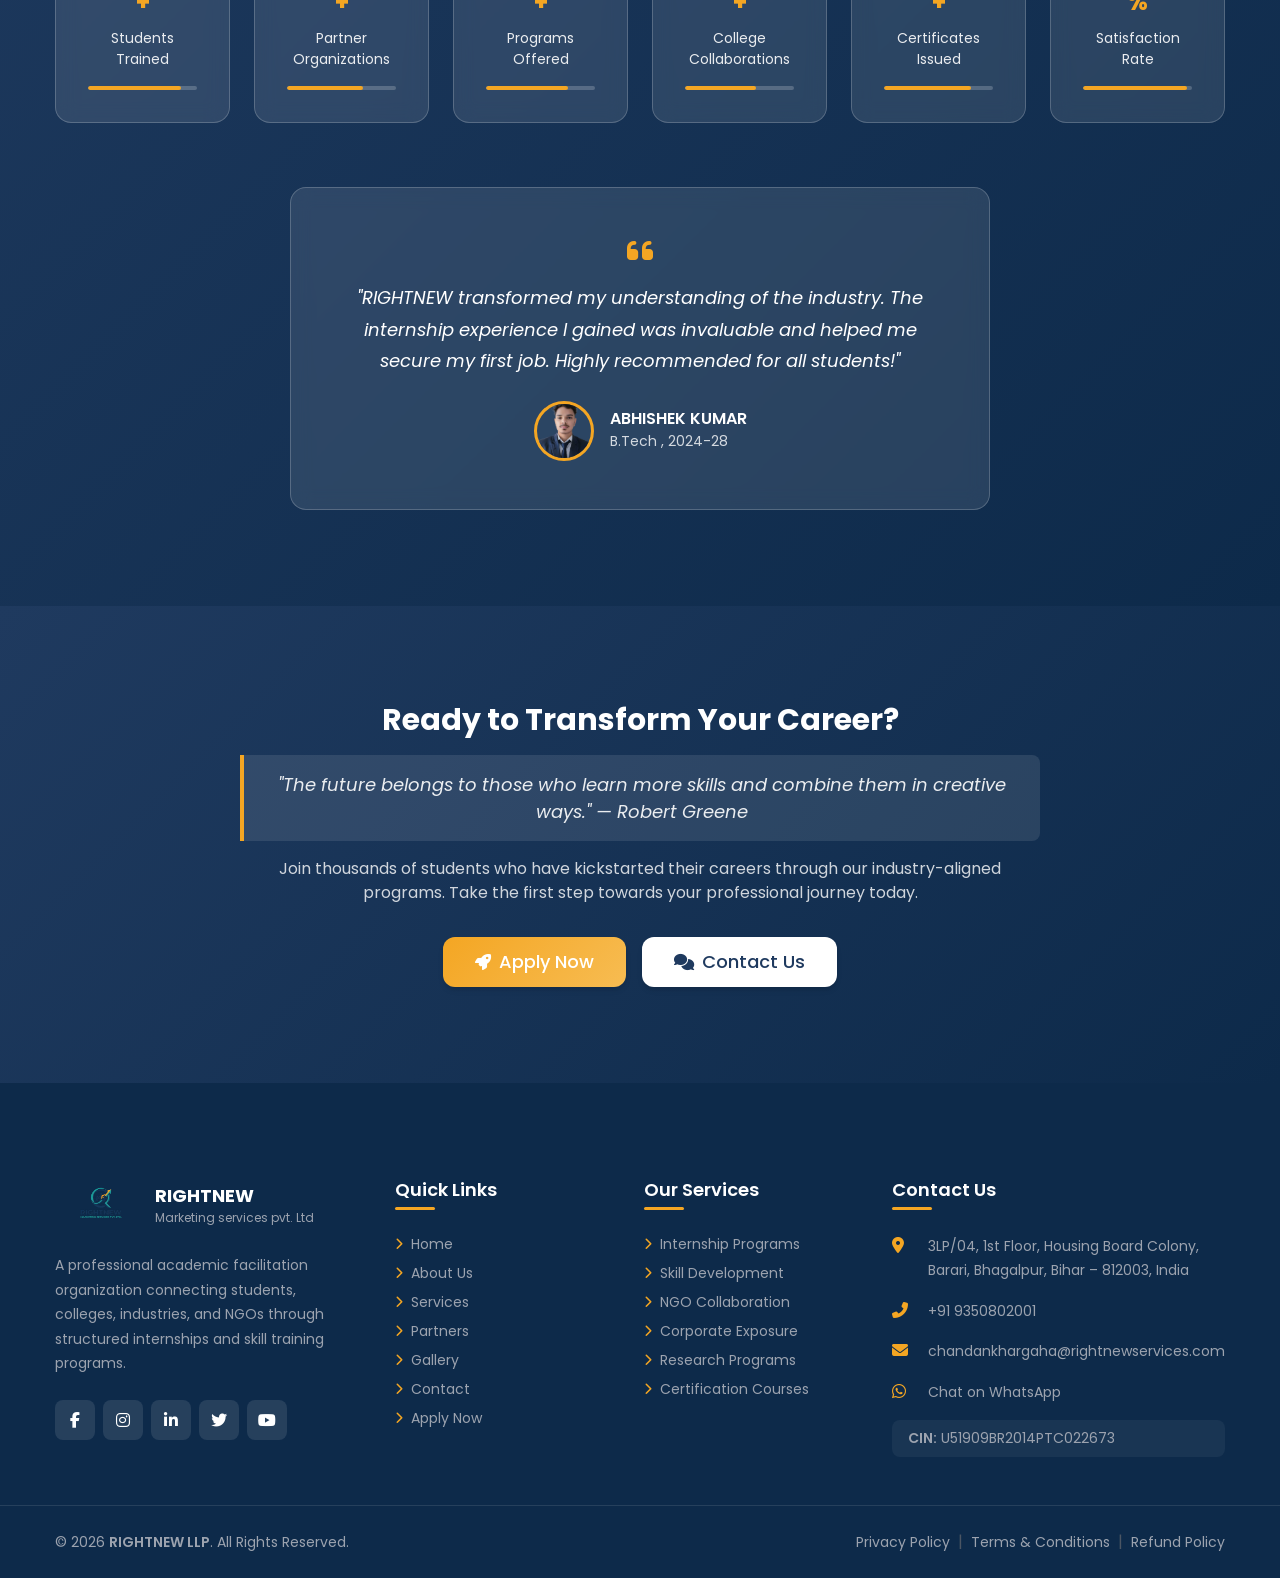
==== commit 9d175ac5: "Update about.html" ====
--- a/about.html
+++ b/about.html
@@ -44,9 +44,9 @@
     <meta name="ICBM" content="25.2425, 86.9842">
 
     <!-- Favicon -->
-    <link rel="icon" type="image/png" sizes="32x32" href="images/favicon-32x32.png">
-    <link rel="icon" type="image/png" sizes="16x16" href="images/favicon-16x16.png">
-    <link rel="apple-touch-icon" sizes="180x180" href="images/apple-touch-icon.png">
+    <link rel="icon" type="image/png" sizes="32x32" href="images/logo.png">
+    <link rel="icon" type="image/png" sizes="16x16" href="images/logo.png">
+    <link rel="apple-touch-icon" sizes="180x180" href="images/logo.png">
     <link rel="manifest" href="site.webmanifest">
     <meta name="theme-color" content="#0b3d91">
 
@@ -224,11 +224,11 @@
                             <i class="fas fa-building"></i>
                             Who We Are
                         </span>
-                        <h2 class="section-title">Marketing services pvt. Ltd  of Opportunities</h2>
+                        <h2 class="section-title">RIGHTNEW Marketing services pvt. Ltd  of Opportunities</h2>
                     </div>
 
                     <p class="about-lead">
-                        <strong>RIGHTNEW</strong> is a <strong>Limited Liability Partnership (LLP)</strong>
+                        <strong>RIGHTNEW</strong> is a <strong>Private Limited compnay (LLP)</strong>
                         registered in India, dedicated to bridging the gap between academic learning and industry
                         requirements.
                     </p>
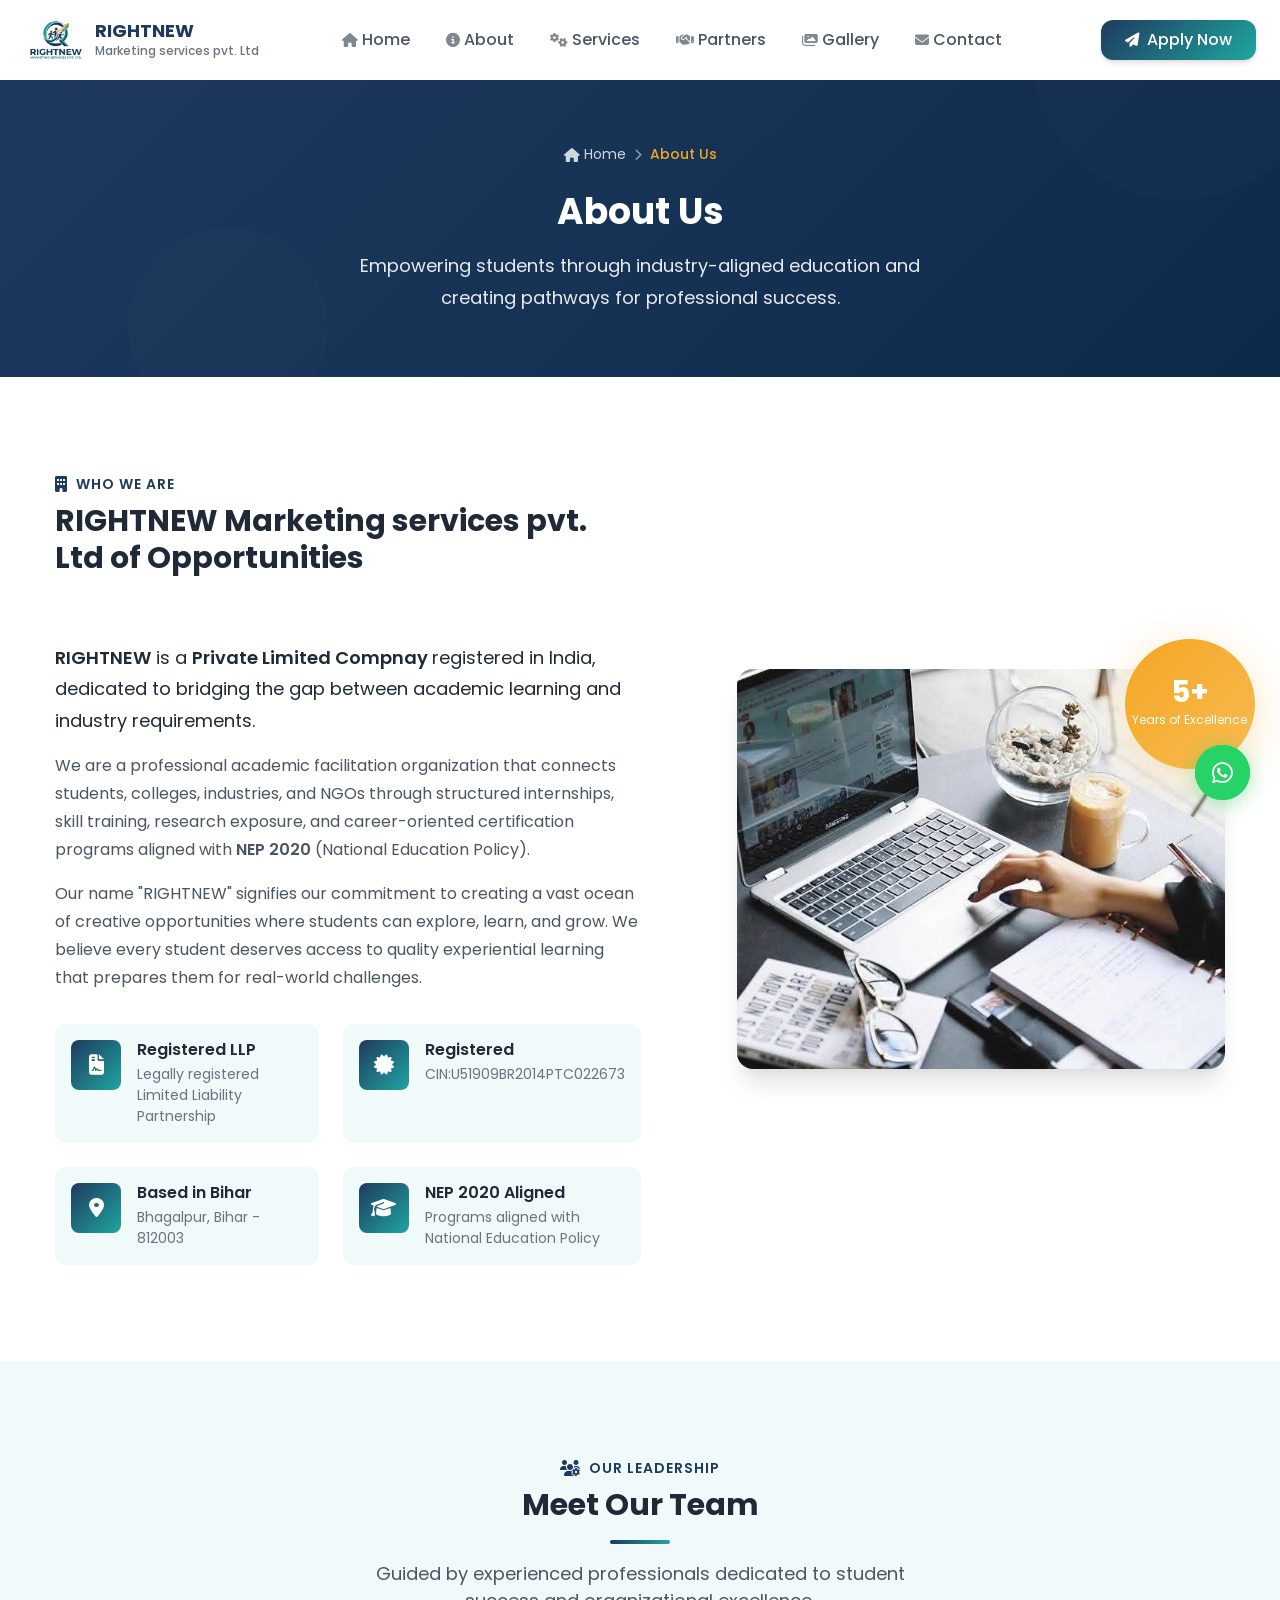
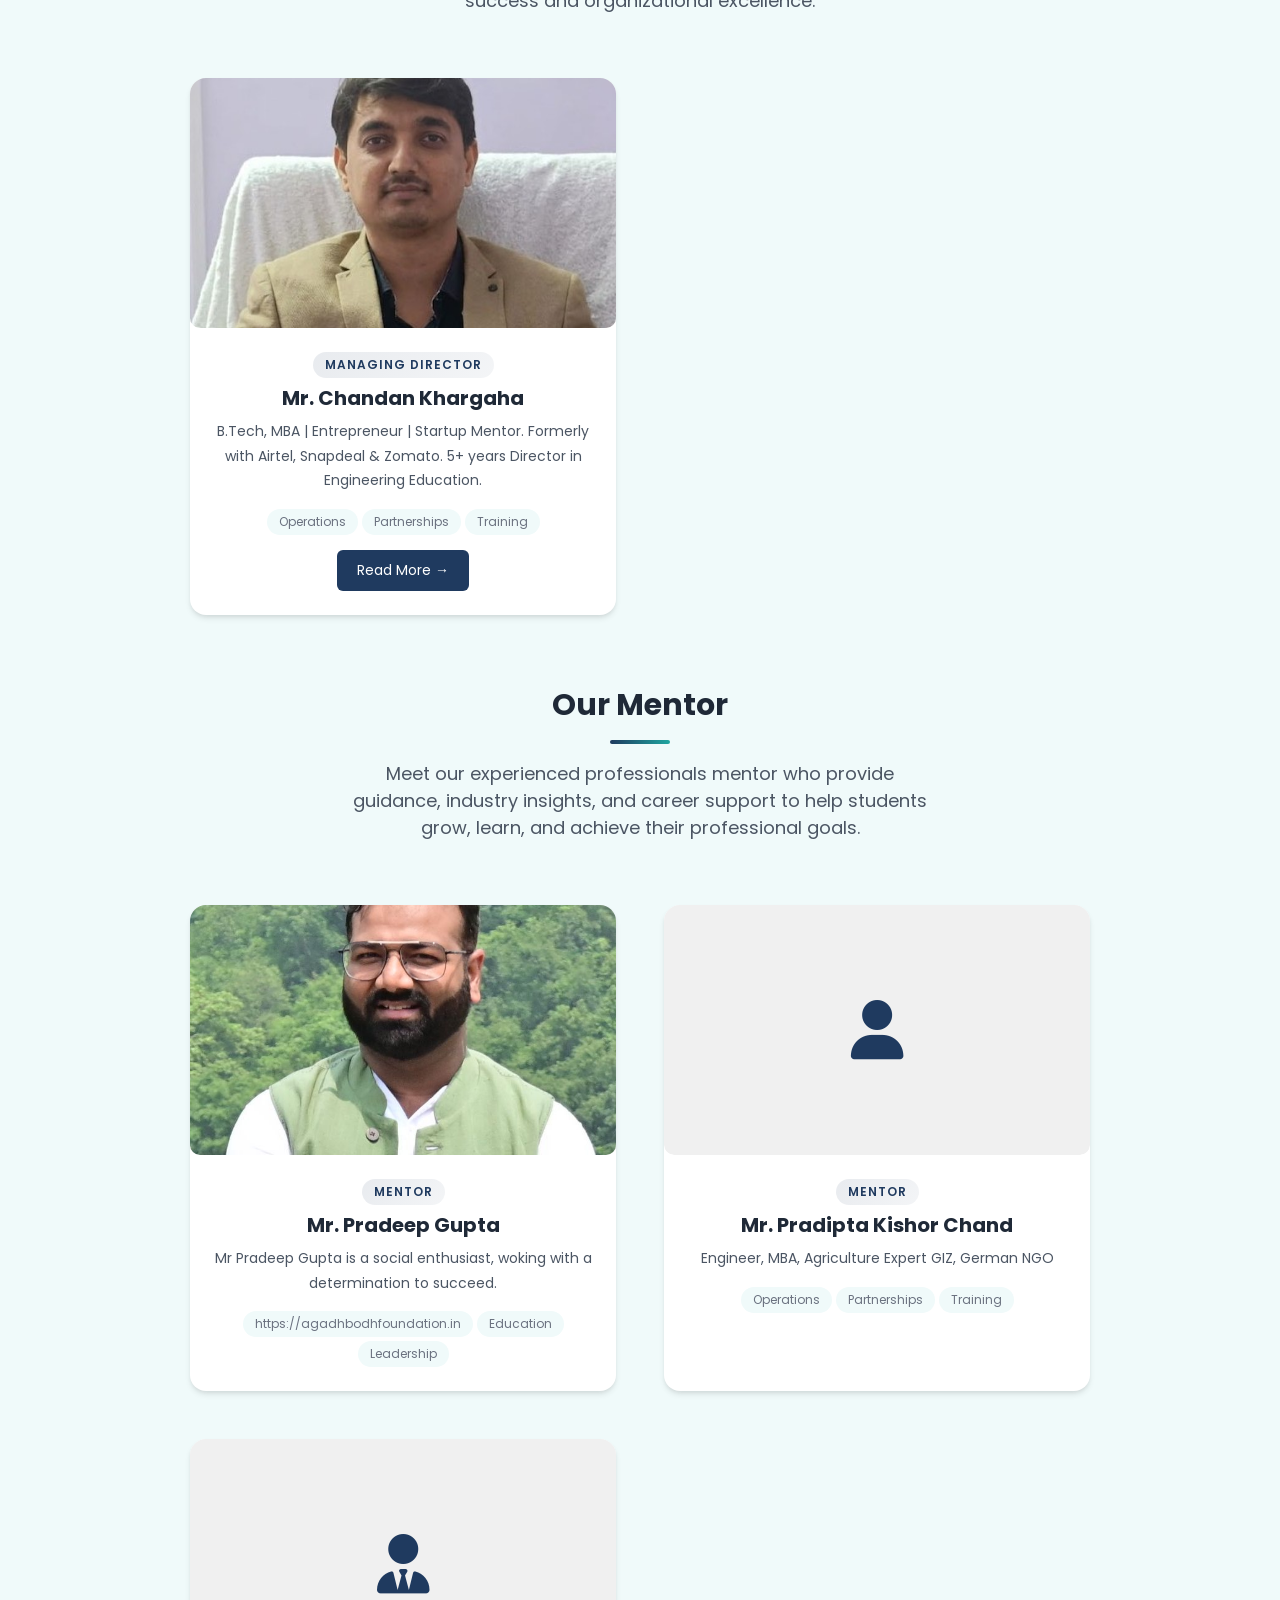
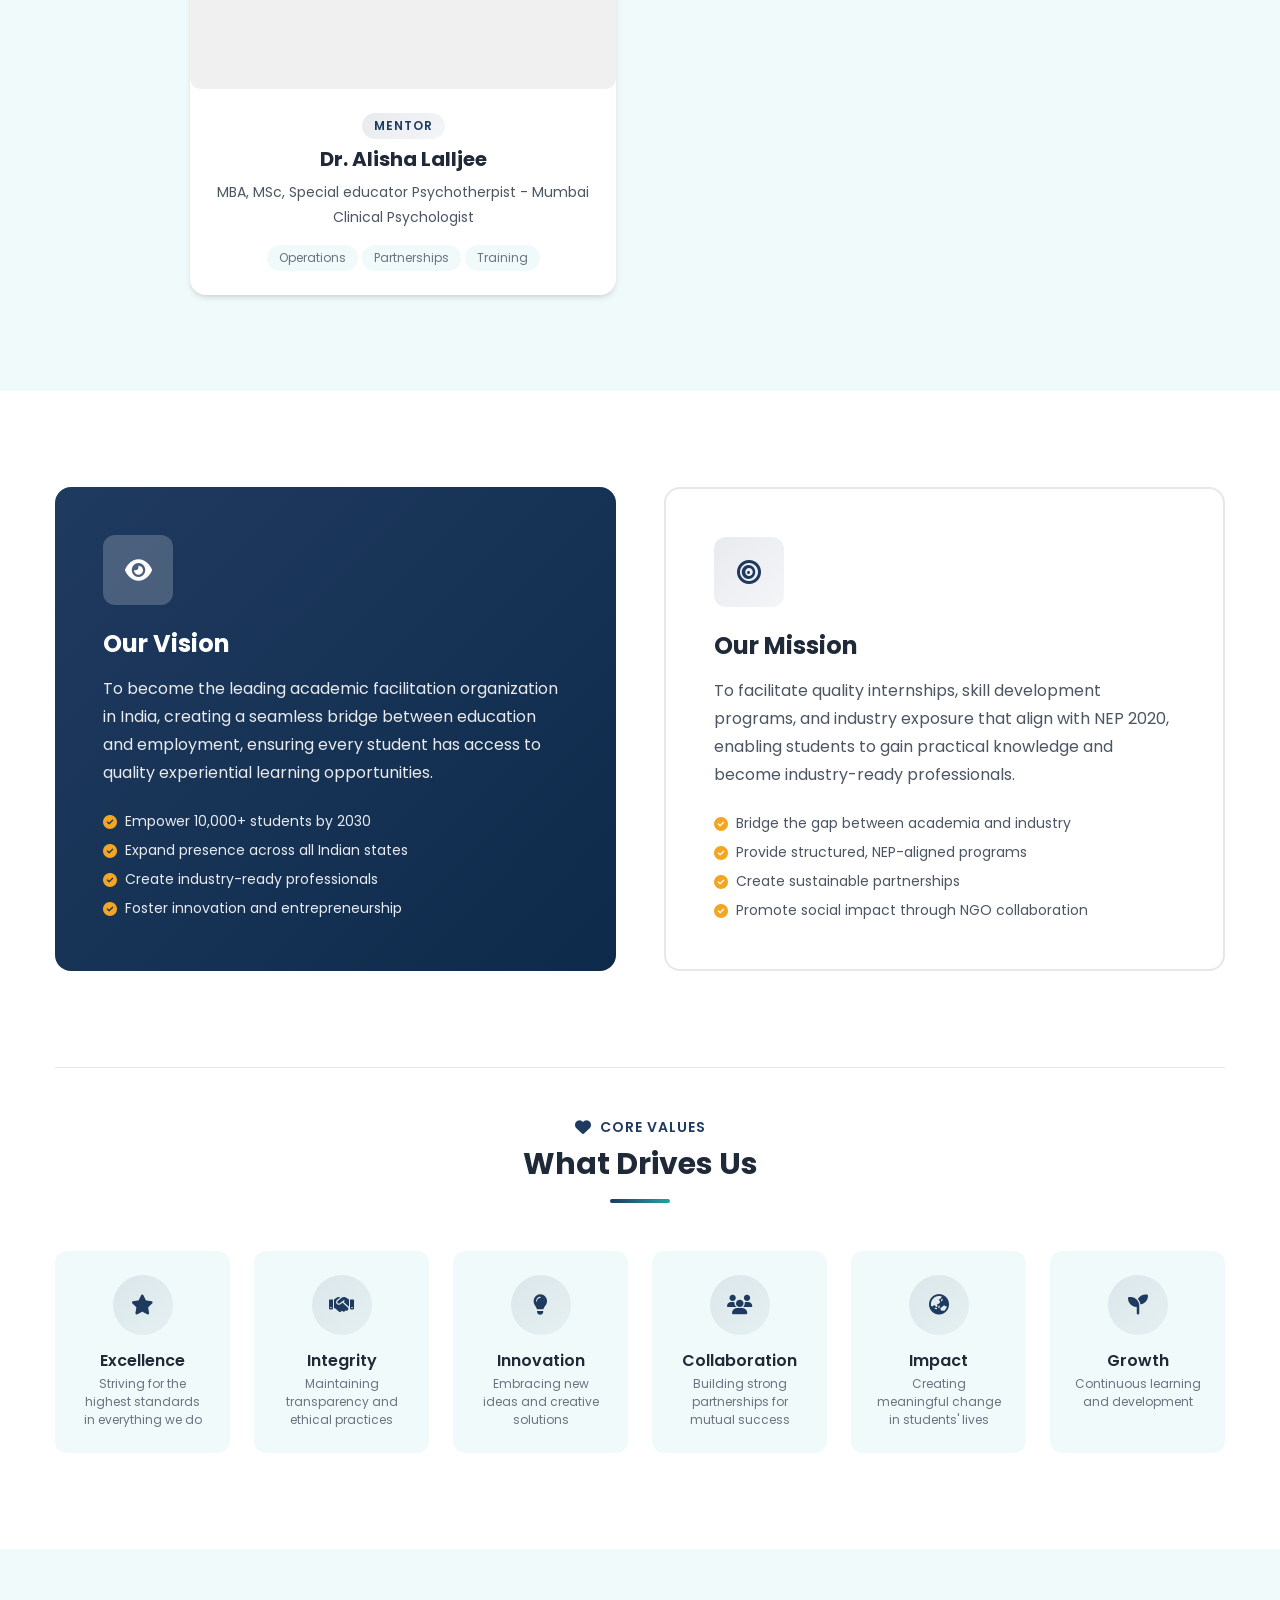
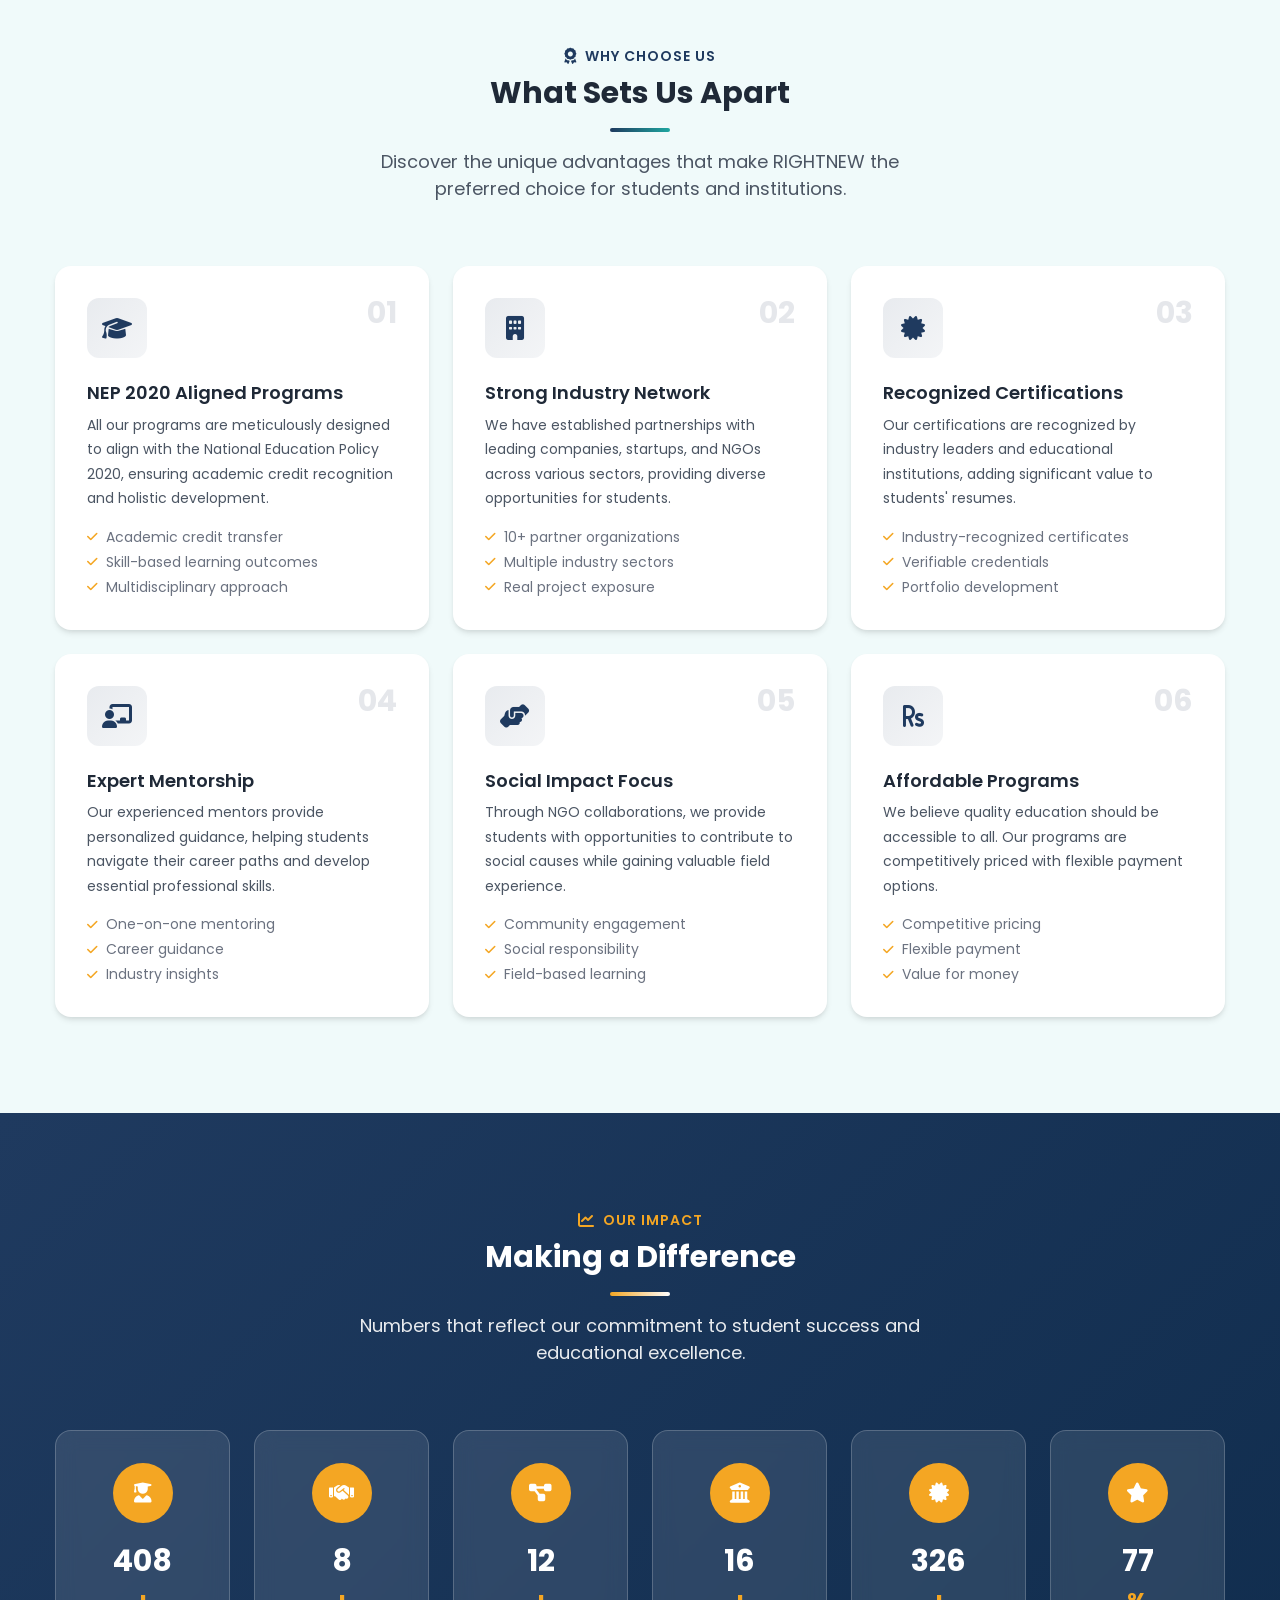
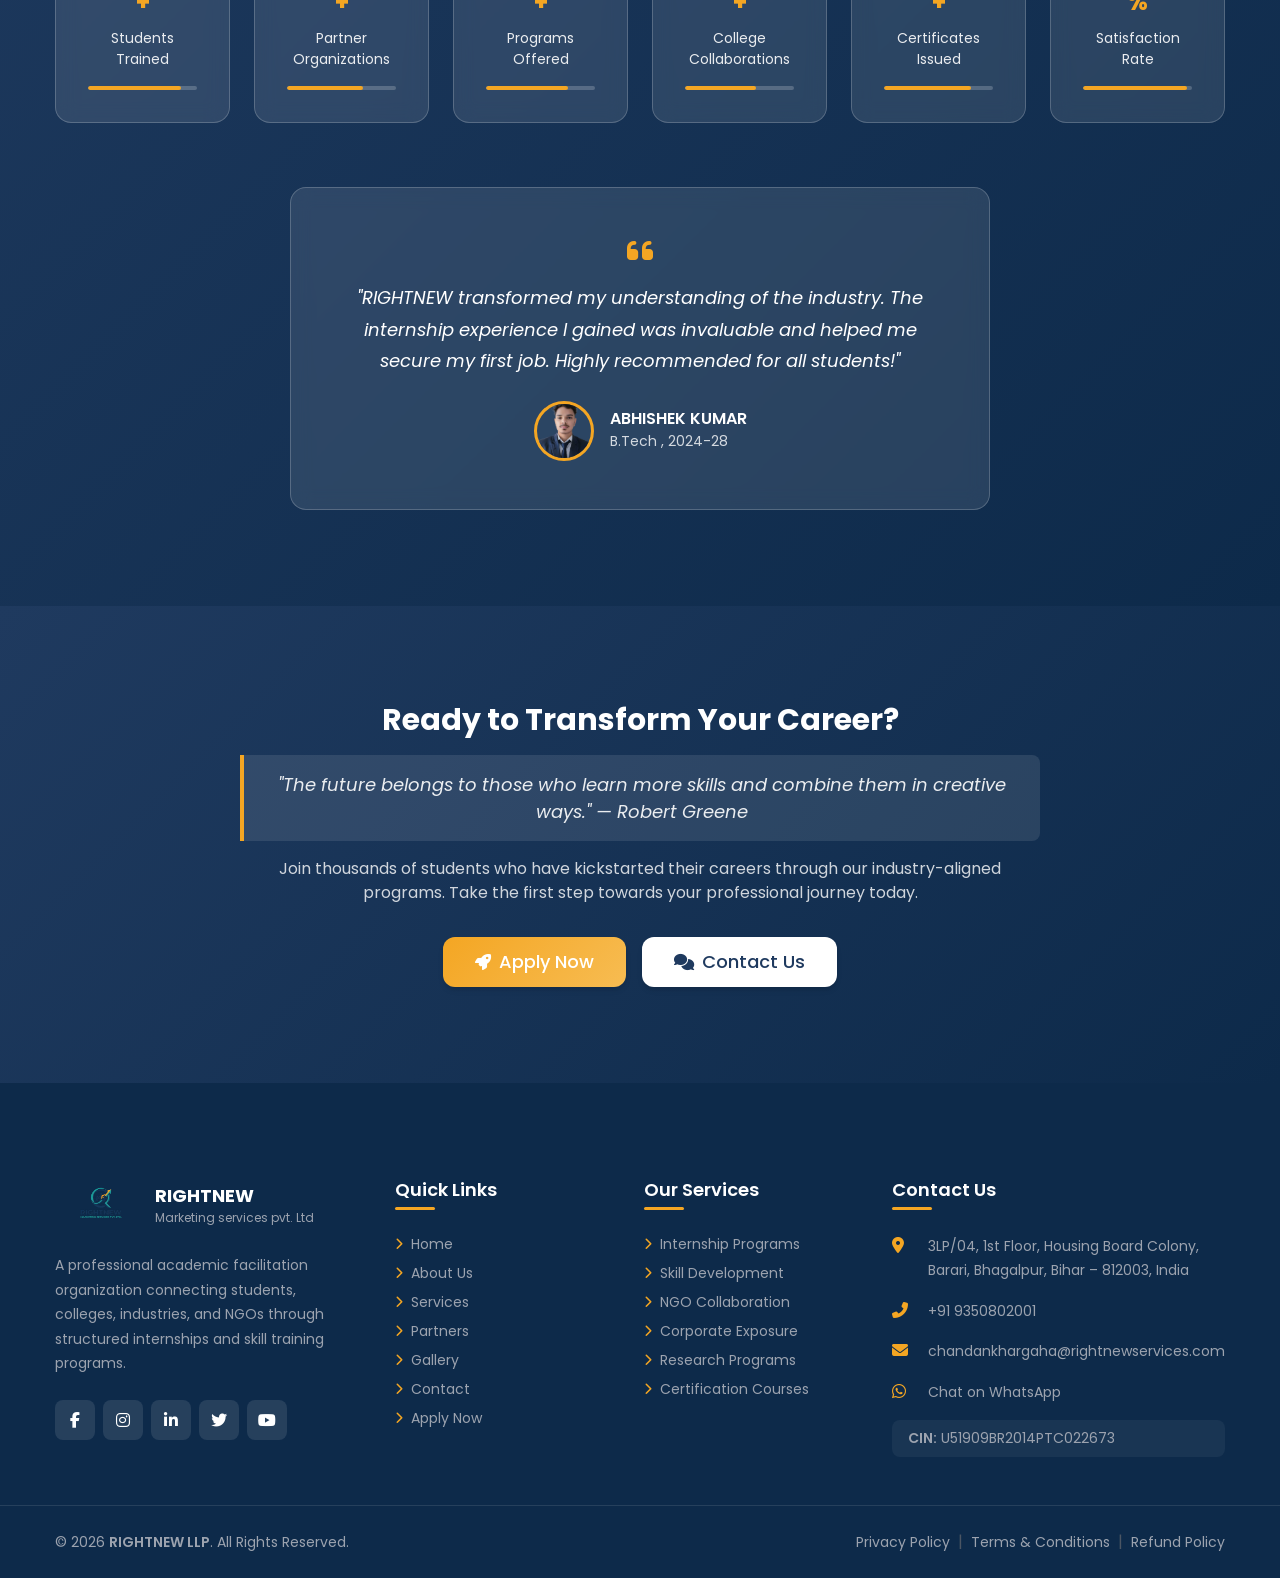
==== commit 02489c55: "Update about.html" ====
--- a/about.html
+++ b/about.html
@@ -228,7 +228,7 @@
                     </div>
 
                     <p class="about-lead">
-                        <strong>RIGHTNEW</strong> is a <strong>Private Limited compnay (LLP)</strong>
+                        <strong>RIGHTNEW</strong> is a <strong>Private Limited Compnay </strong>
                         registered in India, dedicated to bridging the gap between academic learning and industry
                         requirements.
                     </p>
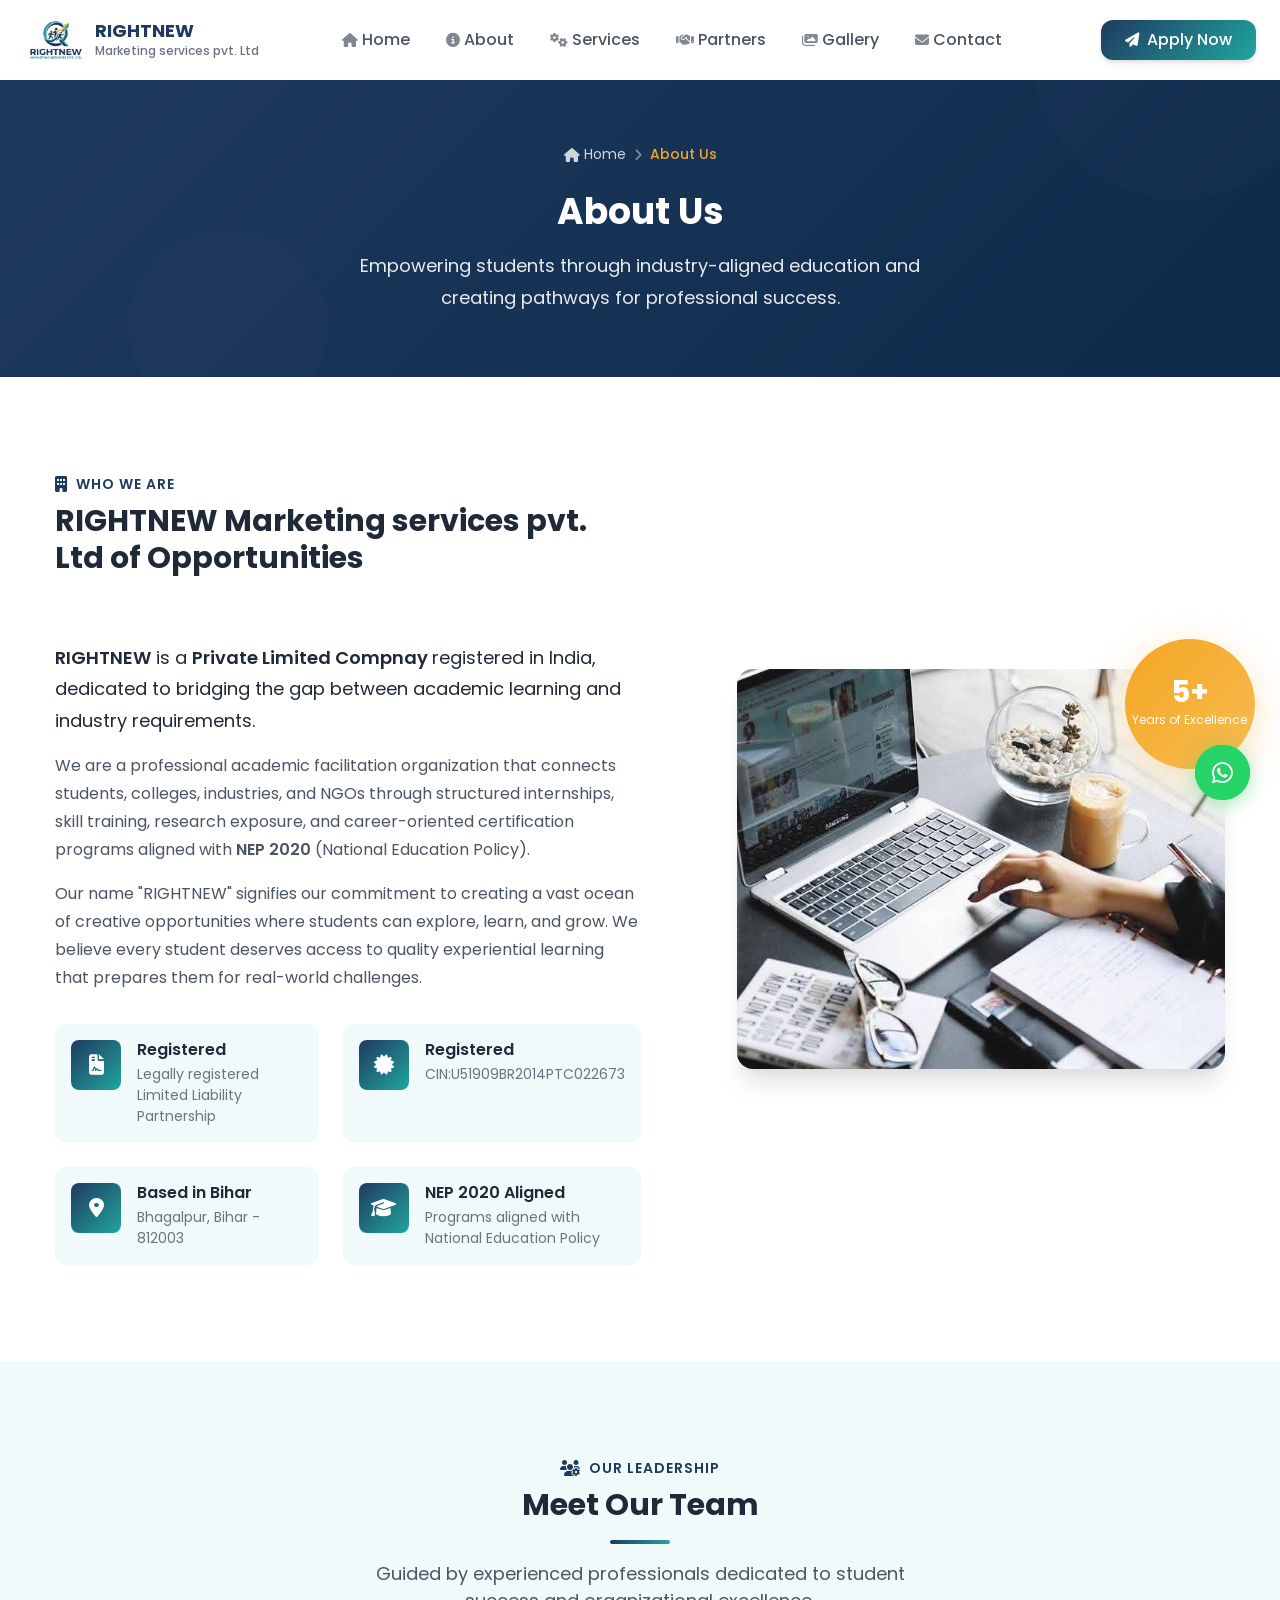
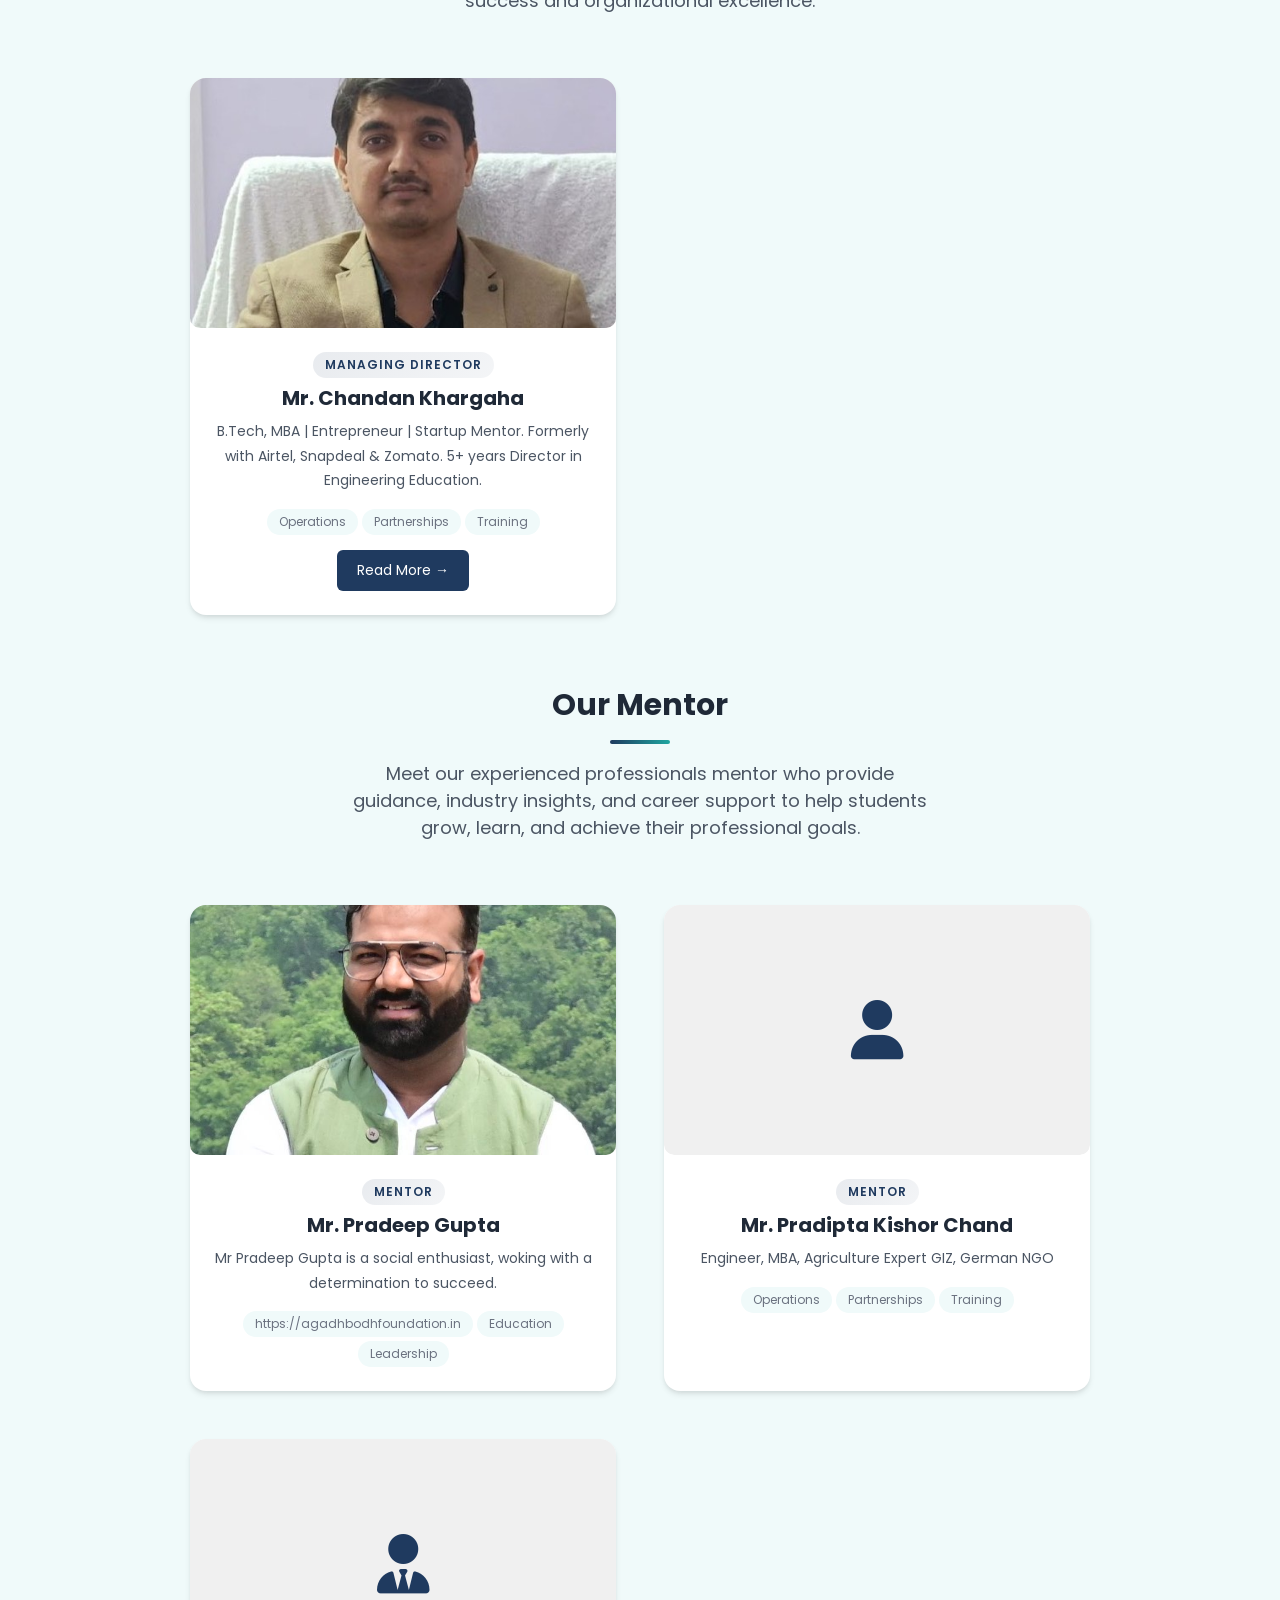
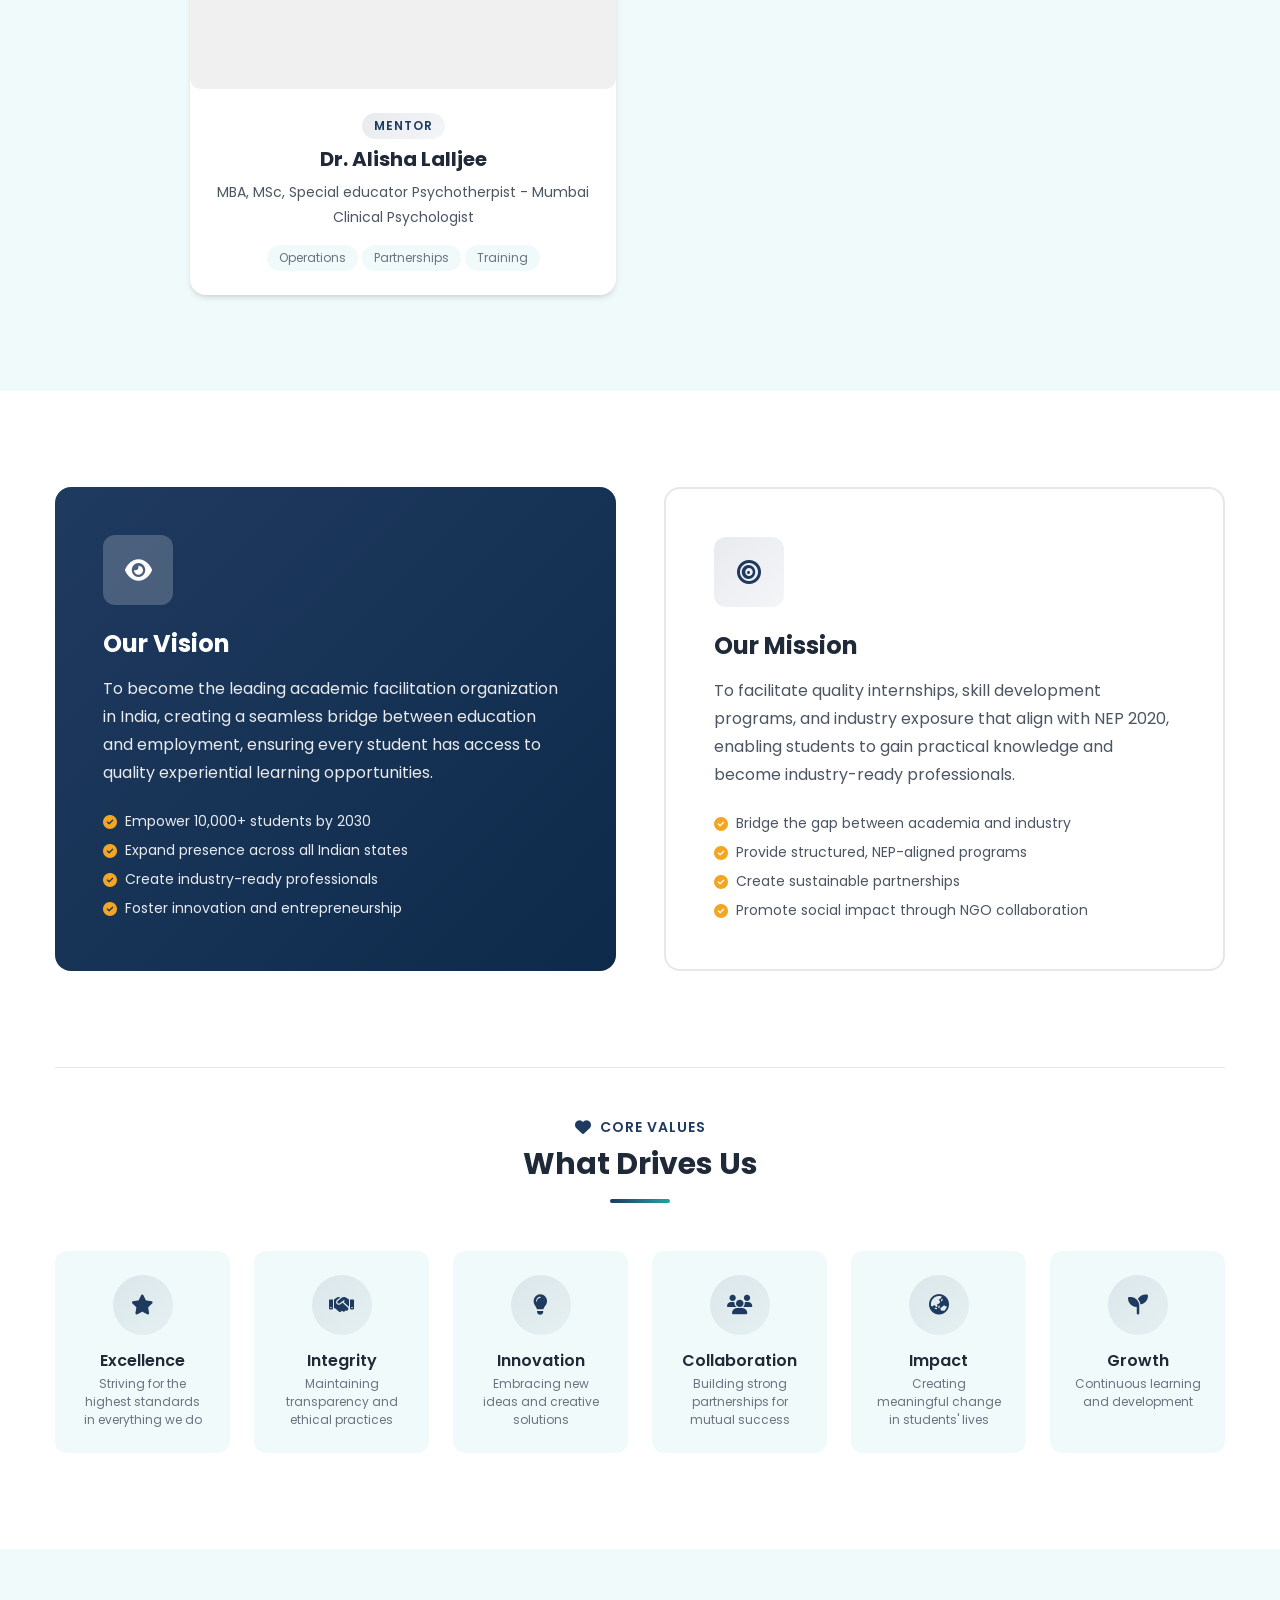
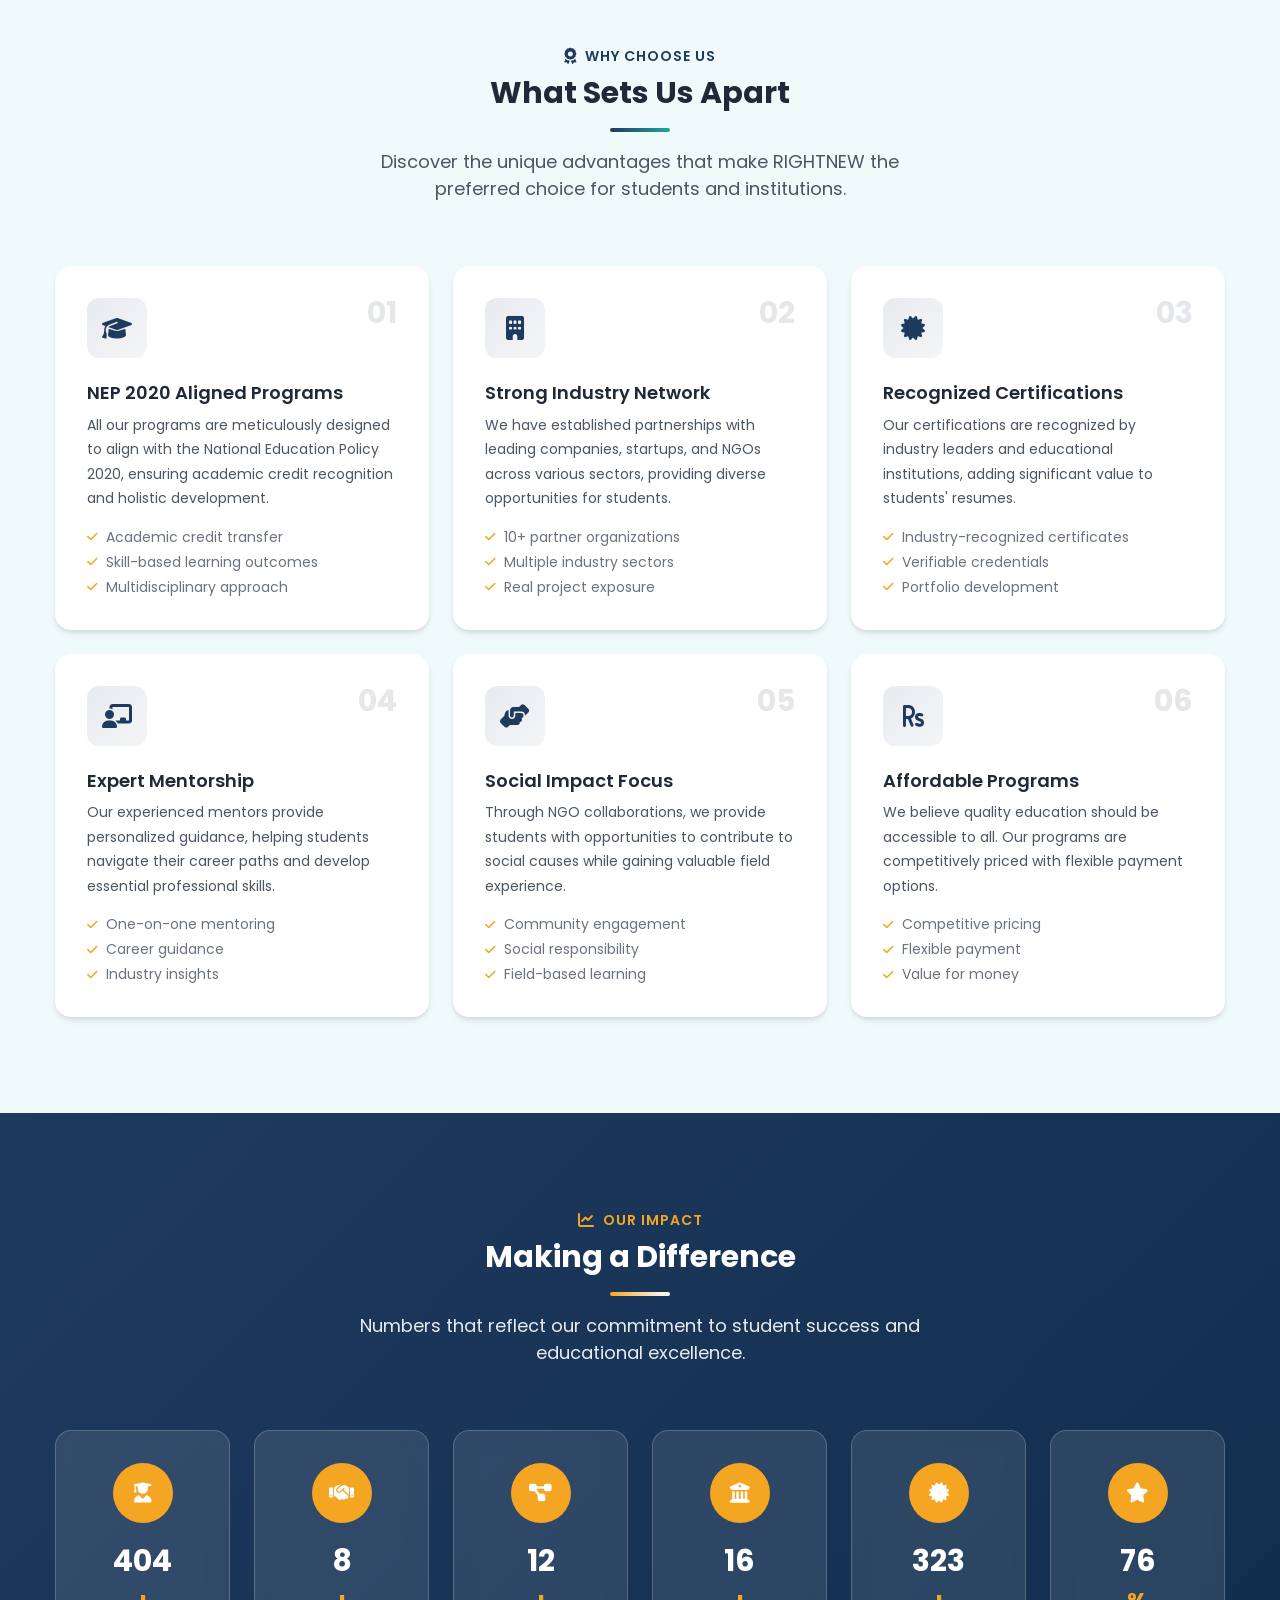
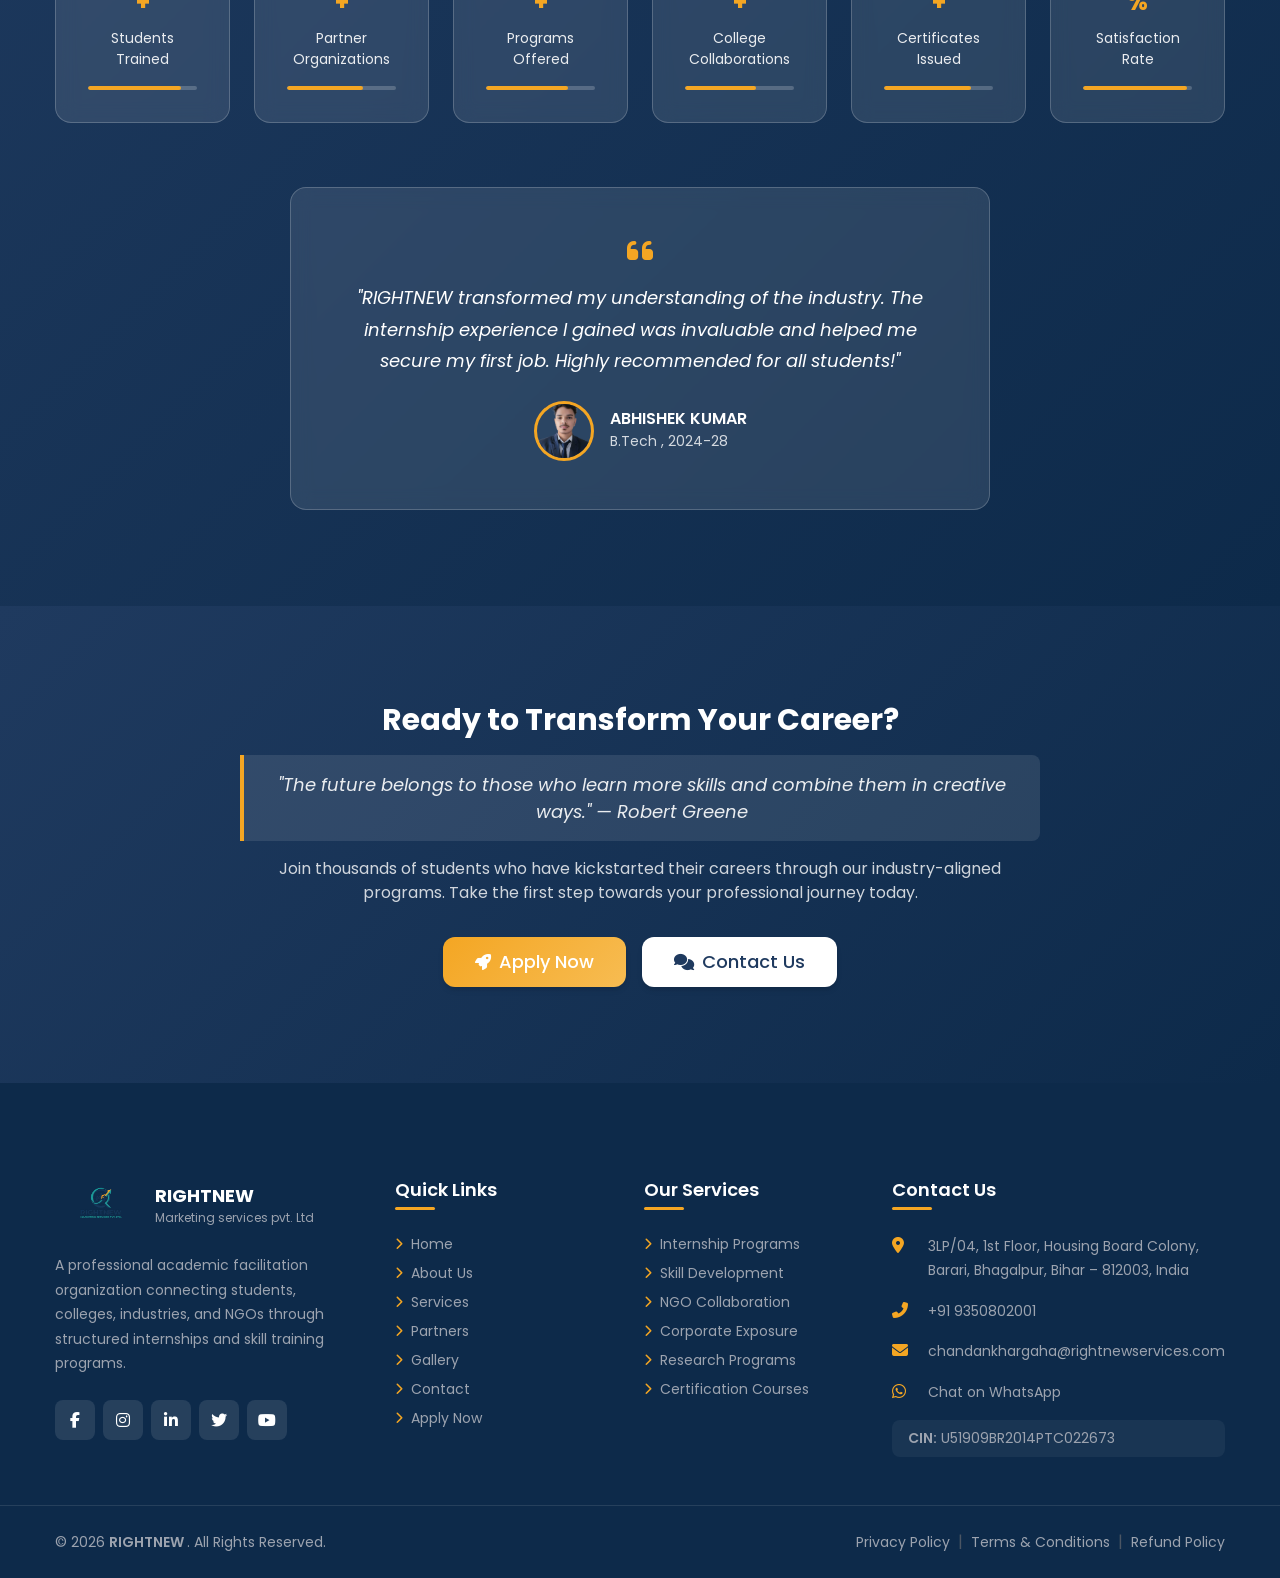
==== commit 5b587071: "Update about.html" ====
--- a/about.html
+++ b/about.html
@@ -10,10 +10,10 @@
     <!-- SEO Meta Tags -->
     <title>About Us | RIGHTNEW - Marketing services pvt. Ltd </title>
     <meta name="description"
-        content="Learn about RIGHTNEW LLP - A professional academic facilitation organization connecting students, colleges, industries, and NGOs through structured internships and skill training programs aligned with NEP 2020.">
+        content="Learn about RIGHTNEW - A professional academic facilitation organization connecting students, colleges, industries, and NGOs through structured internships and skill training programs aligned with NEP 2020.">
     <meta name="keywords"
         content="RIGHTNEW about, academic facilitation, student internships India, NEP 2020 programs, skill development Bihar, Bhagalpur internships, career development">
-    <meta name="author" content="RIGHTNEW LLP">
+    <meta name="author" content="RIGHTNEW ">
     <meta name="robots" content="index, follow">
 
     <!-- Canonical URL -->
@@ -24,7 +24,7 @@
     <meta property="og:url" content="https://kreatalmocean.com/about.html">
     <meta property="og:title" content="About Us | RIGHTNEW - Marketing services pvt. Ltd ">
     <meta property="og:description"
-        content="Learn about RIGHTNEW LLP - A professional academic facilitation organization empowering students through industry learning.">
+        content="Learn about RIGHTNEW  - A professional academic facilitation organization empowering students through industry learning.">
     <meta property="og:image" content="https://kreatalmocean.com/images/og-about.jpg">
     <meta property="og:site_name" content="RIGHTNEW">
     <meta property="og:locale" content="en_IN">
@@ -34,7 +34,7 @@
     <meta name="twitter:url" content="https://kreatalmocean.com/about.html">
     <meta name="twitter:title" content="About Us | RIGHTNEW - Marketing services pvt. Ltd ">
     <meta name="twitter:description"
-        content="Learn about RIGHTNEW LLP - A professional academic facilitation organization empowering students through industry learning.">
+        content="Learn about RIGHTNEW  - A professional academic facilitation organization empowering students through industry learning.">
     <meta name="twitter:image" content="https://kreatalmocean.com/images/og-about.jpg">
 
     <!-- Geo Tags -->
@@ -252,7 +252,7 @@
                                 <i class="fas fa-file-contract"></i>
                             </div>
                             <div class="highlight-content">
-                                <h4>Registered LLP</h4>
+                                <h4>Registered </h4>
                                 <p>Legally registered Limited Liability Partnership</p>
                             </div>
                         </div>
@@ -1098,7 +1098,7 @@
             <div class="container">
                 <div class="footer-bottom-content">
                     <p class="copyright">
-                        &copy; <span id="currentYear"></span> <strong>RIGHTNEW LLP</strong>. All Rights Reserved.
+                        &copy; <span id="currentYear"></span> <strong>RIGHTNEW </strong>. All Rights Reserved.
                     </p>
                     <div class="footer-bottom-links">
                         <a href="privacy-policy.html">Privacy Policy</a>
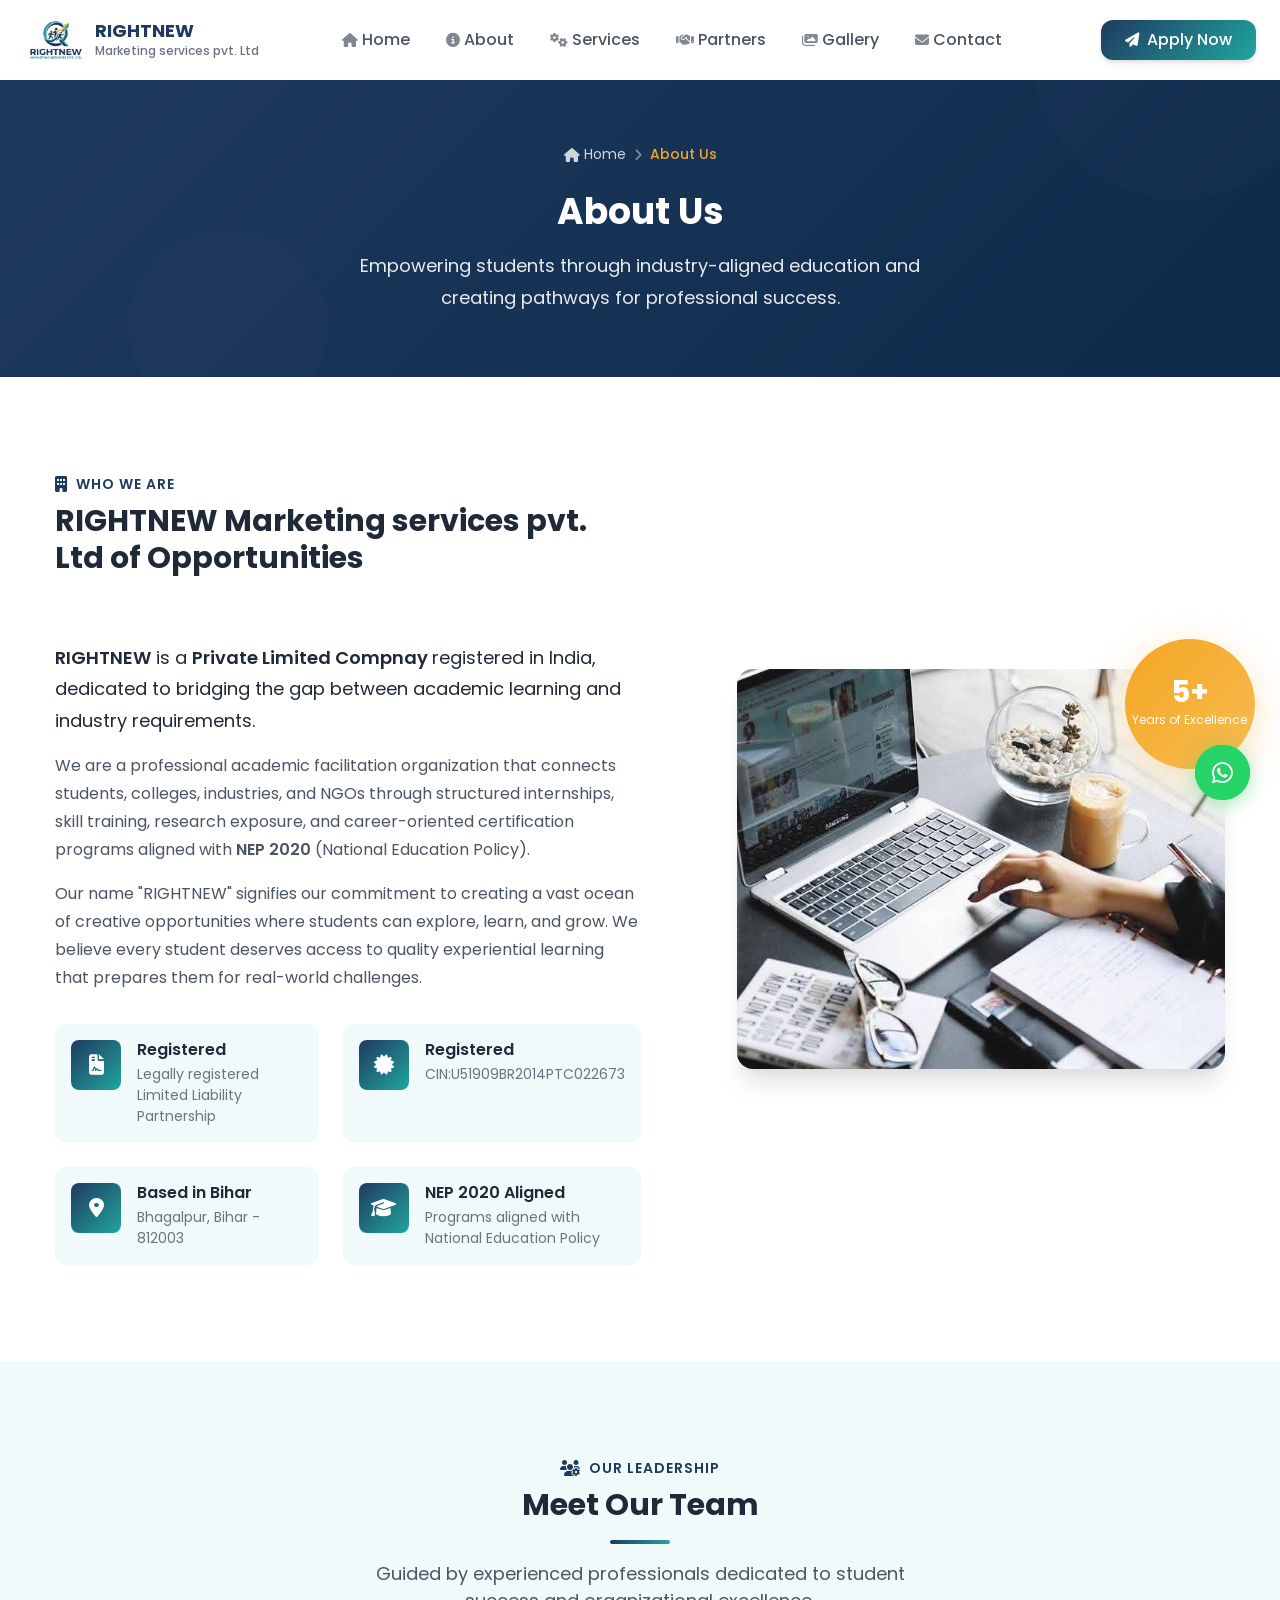
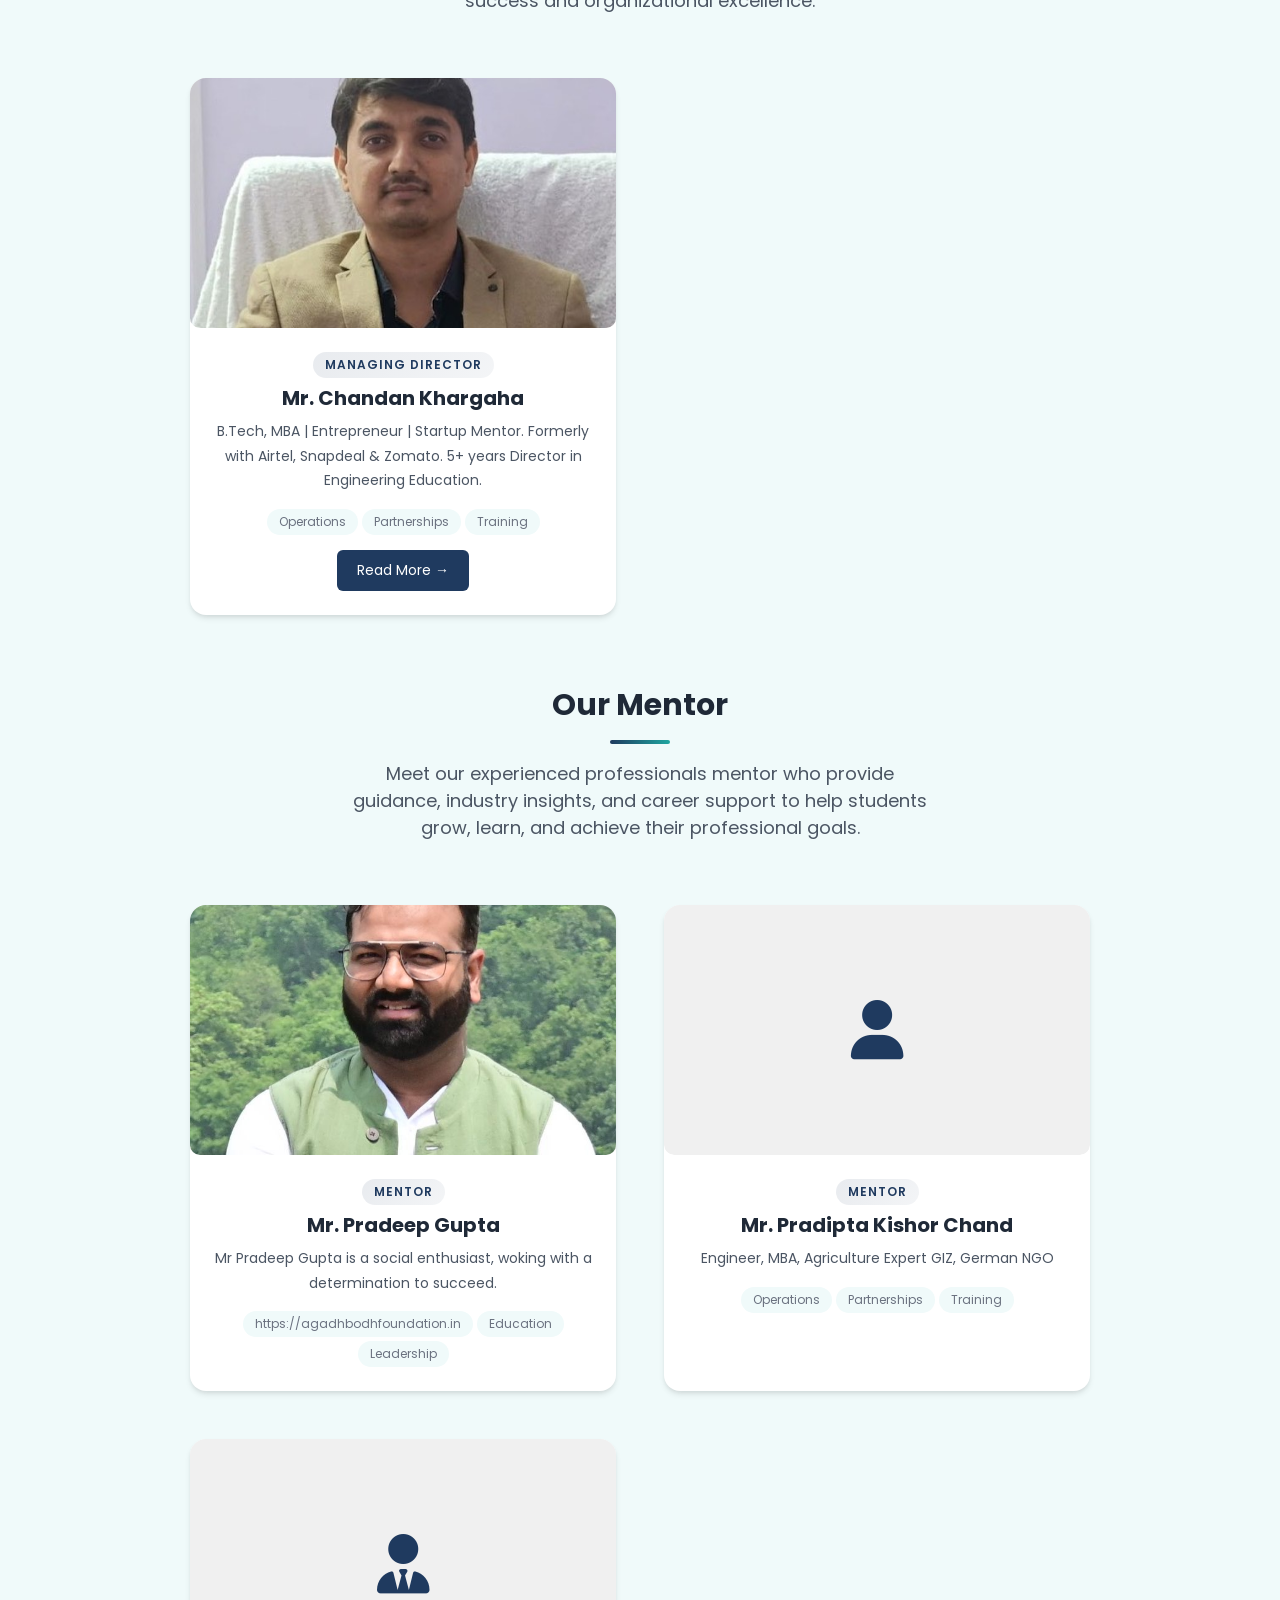
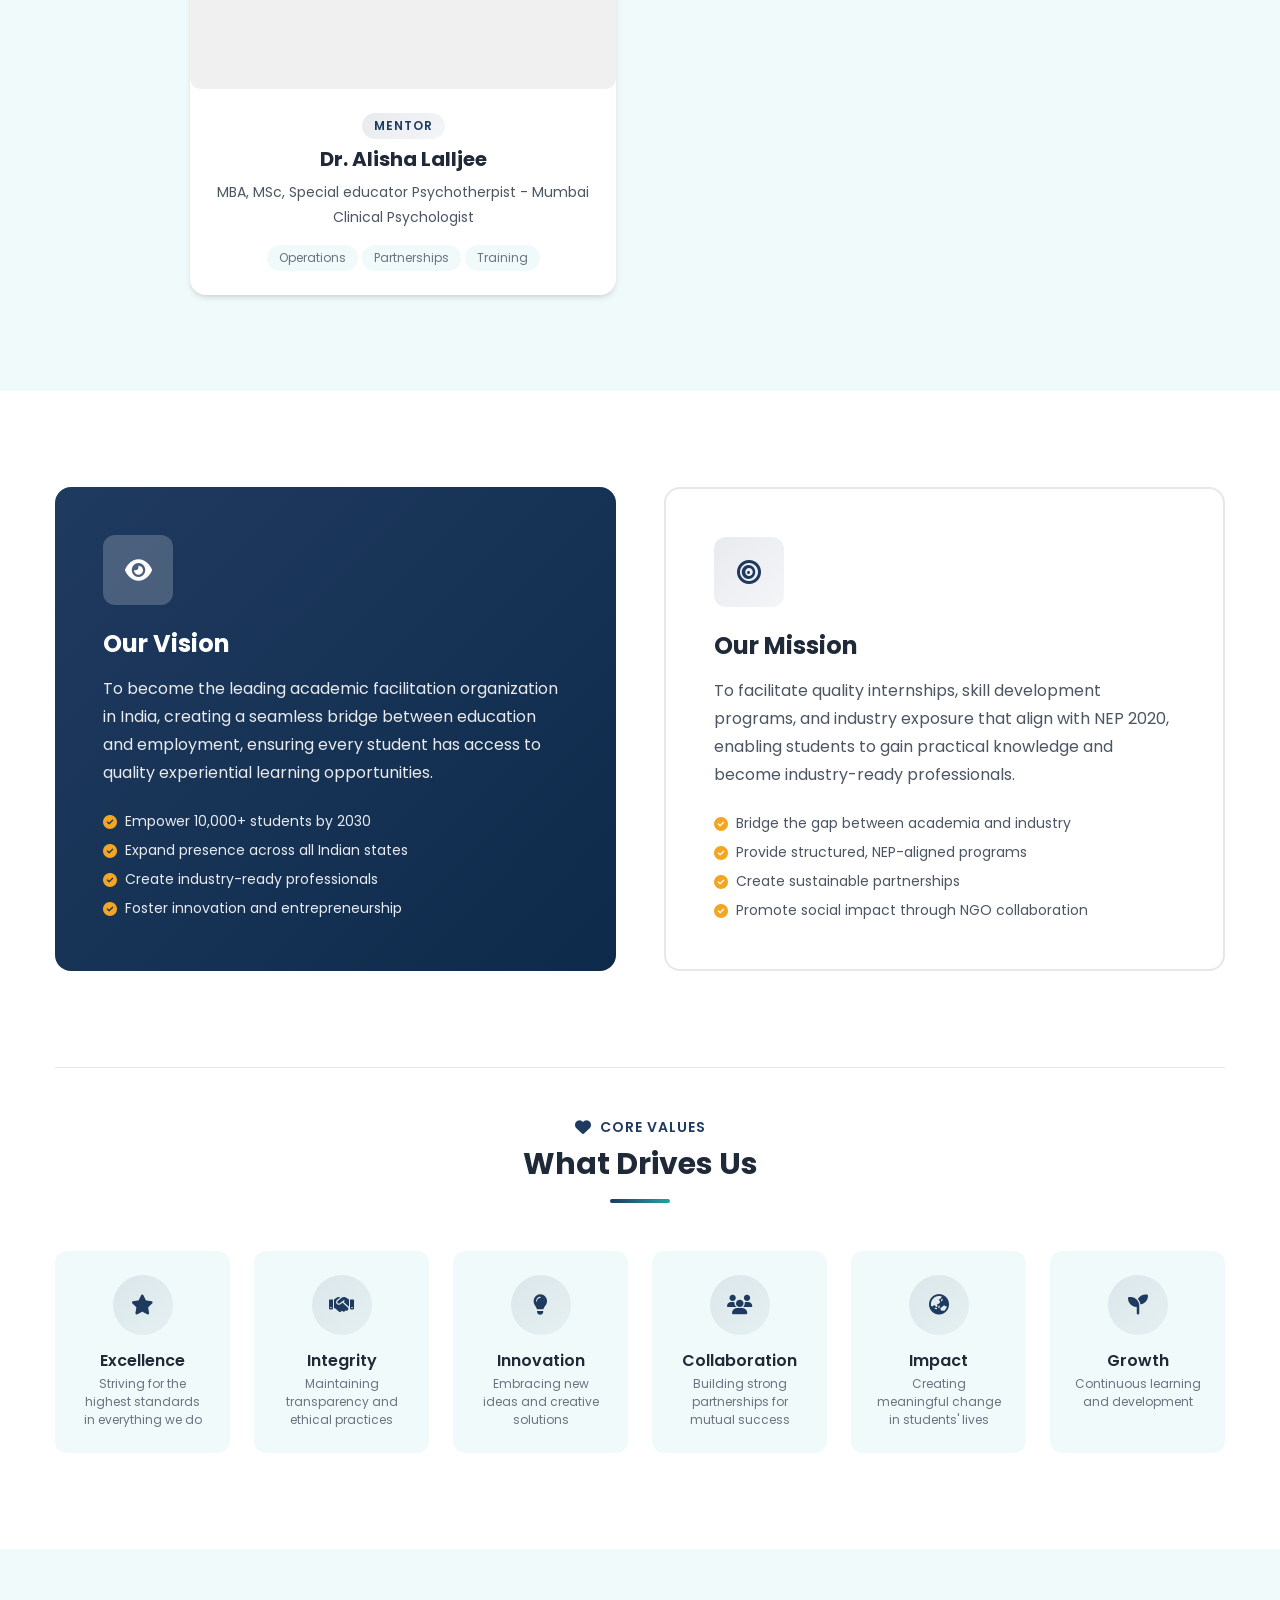
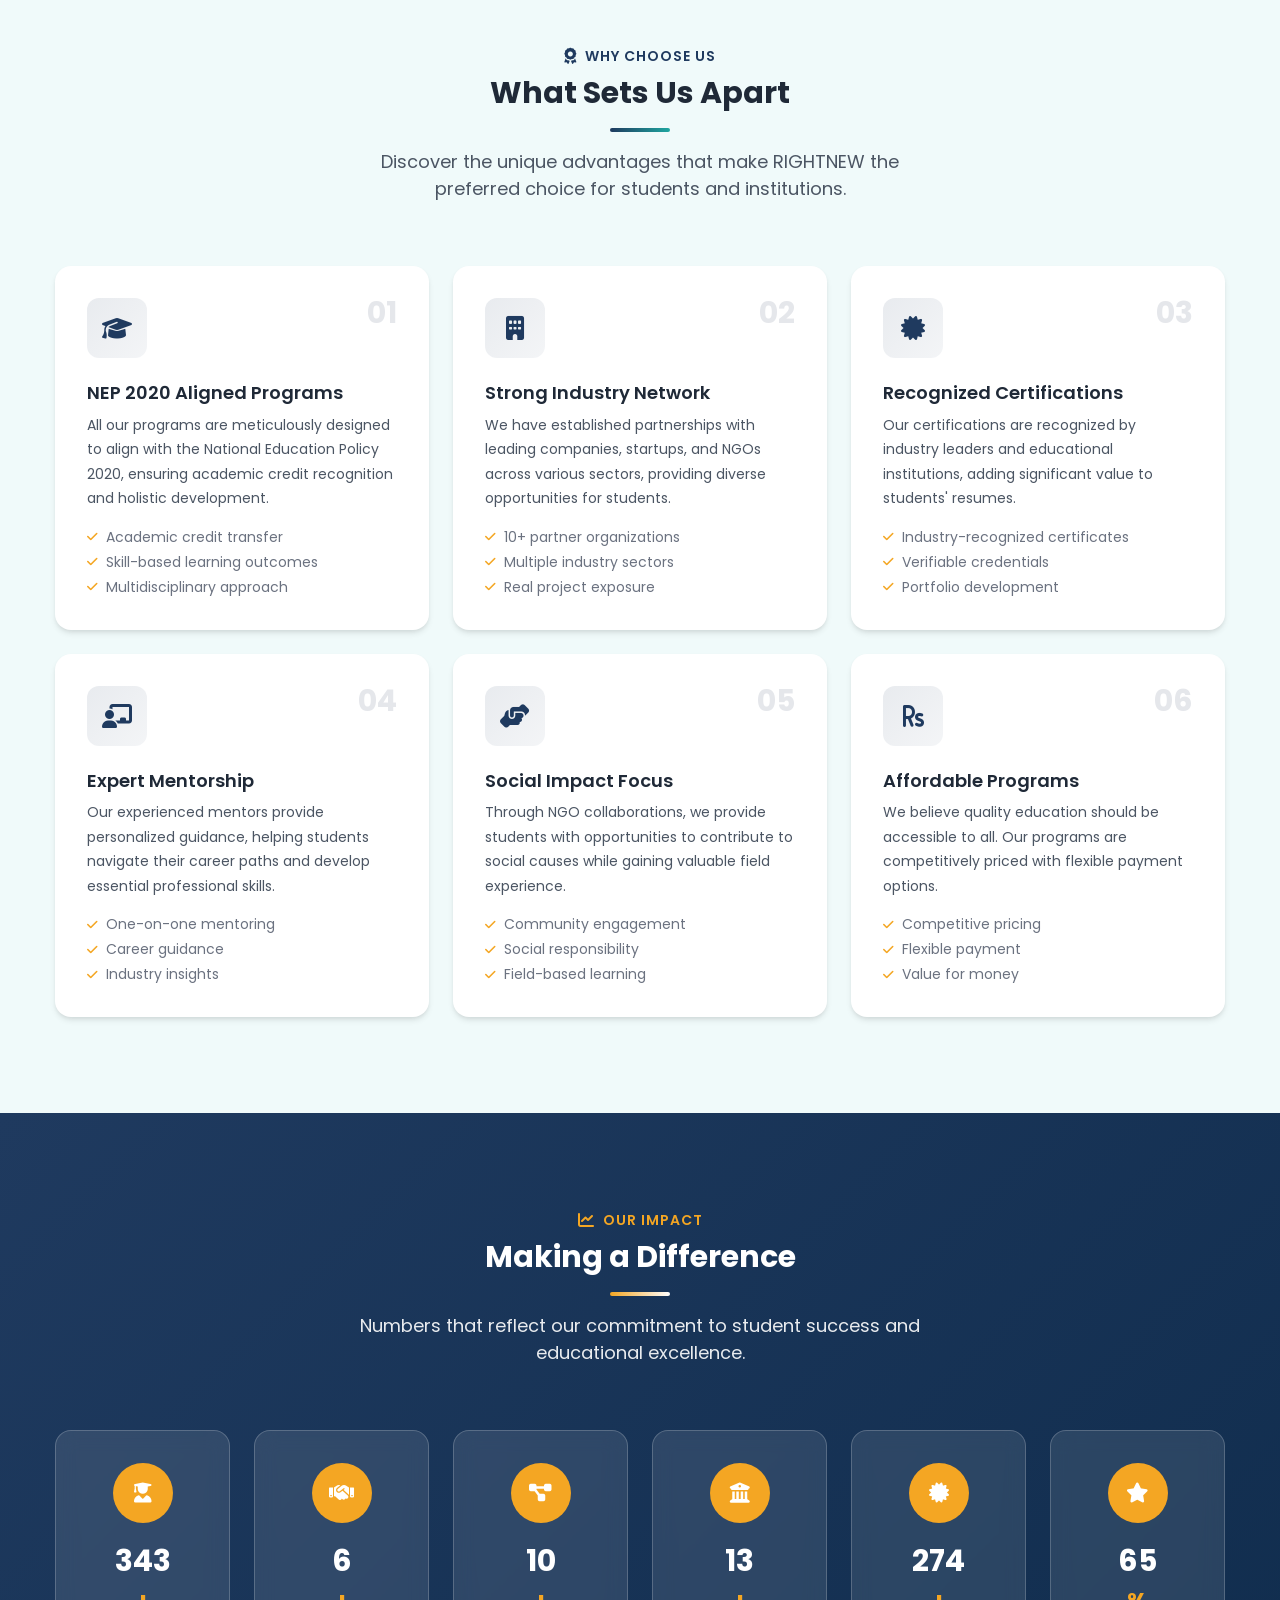
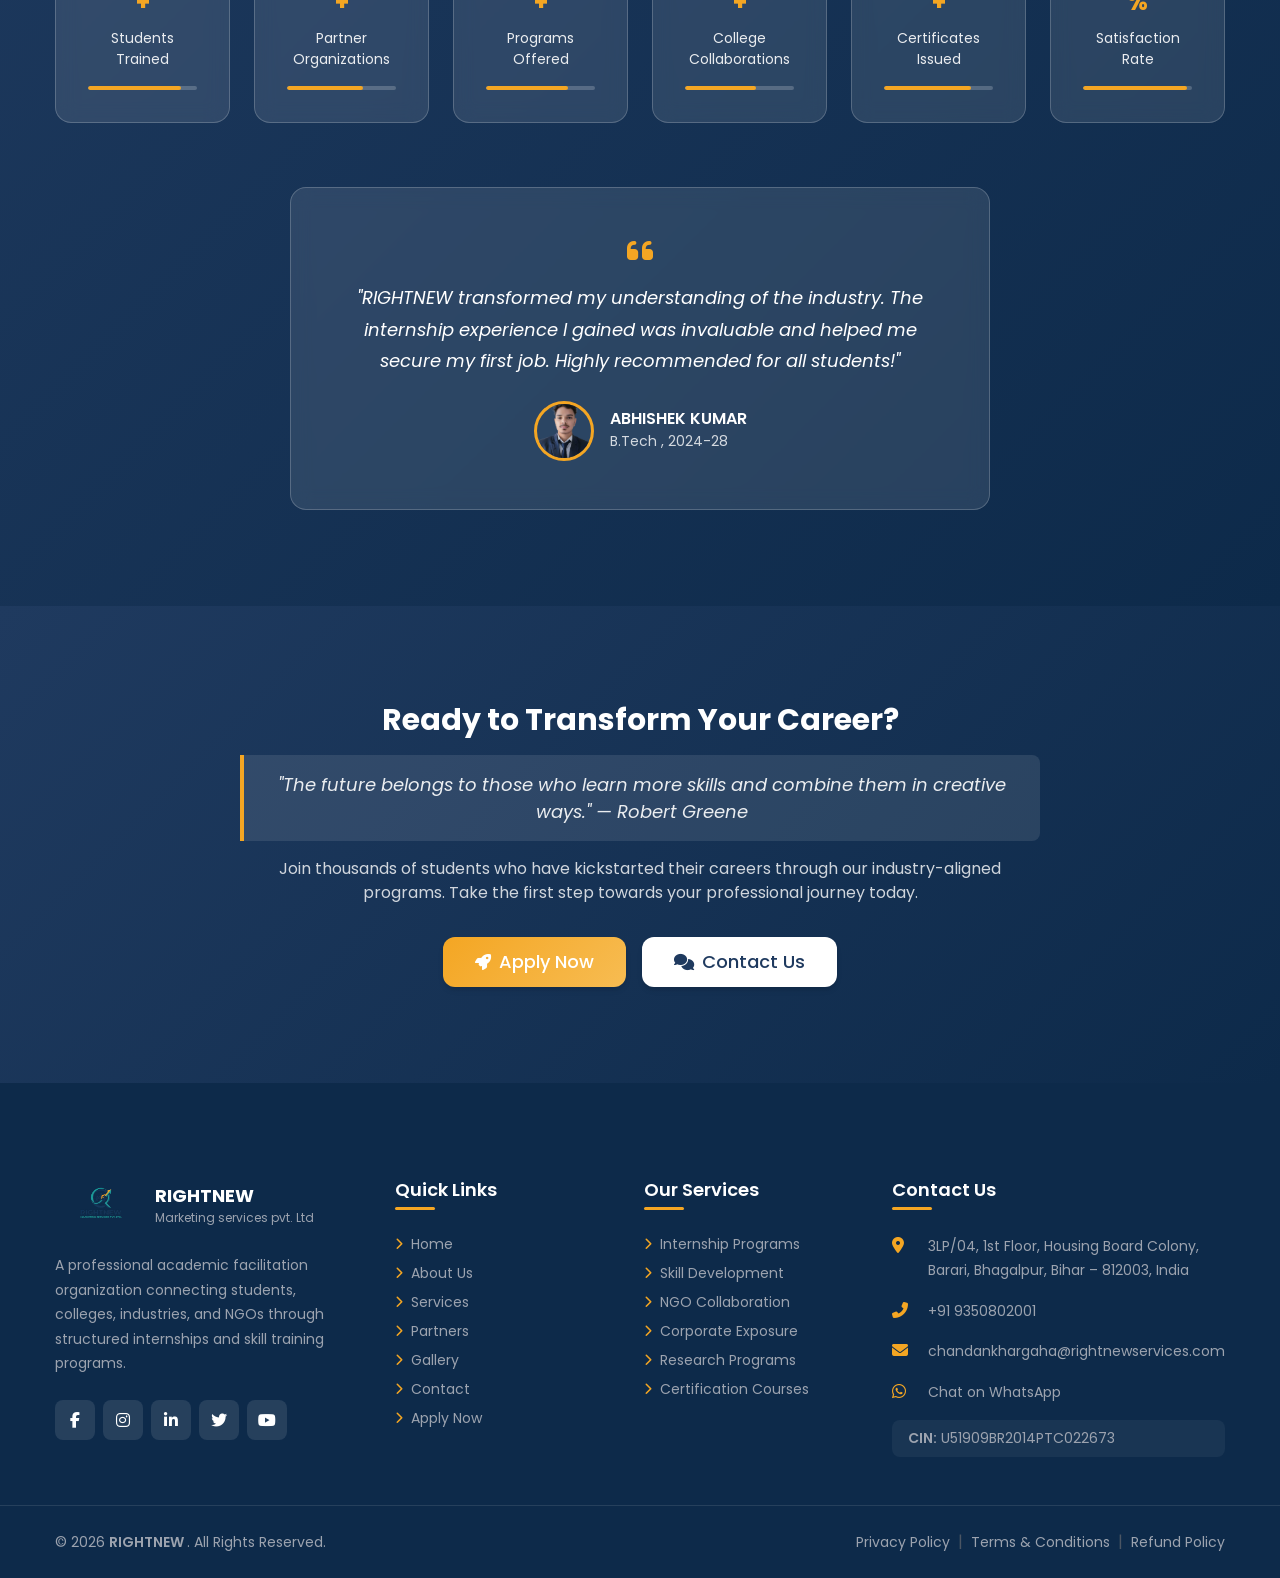
==== commit 19cae05d: "Update about.html" ====
--- a/about.html
+++ b/about.html
@@ -1118,7 +1118,7 @@
     </button>
 
     <!-- ========== WHATSAPP FLOAT BUTTON ========== -->
-    <a href="https://wa.me/919350802001?text=Hello%20Kreatal%20Mocean!%20I%20want%20to%20know%20more%20about%20your%20programs."
+    <a href="https://wa.me/919350802001?text=Hello%20RIGHTNEW%20!%20I%20want%20to%20know%20more%20about%20your%20programs."
         class="whatsapp-float" target="_blank" rel="noopener noreferrer" aria-label="Chat on WhatsApp">
         <i class="fab fa-whatsapp"></i>
         <span class="whatsapp-tooltip">Chat with us</span>
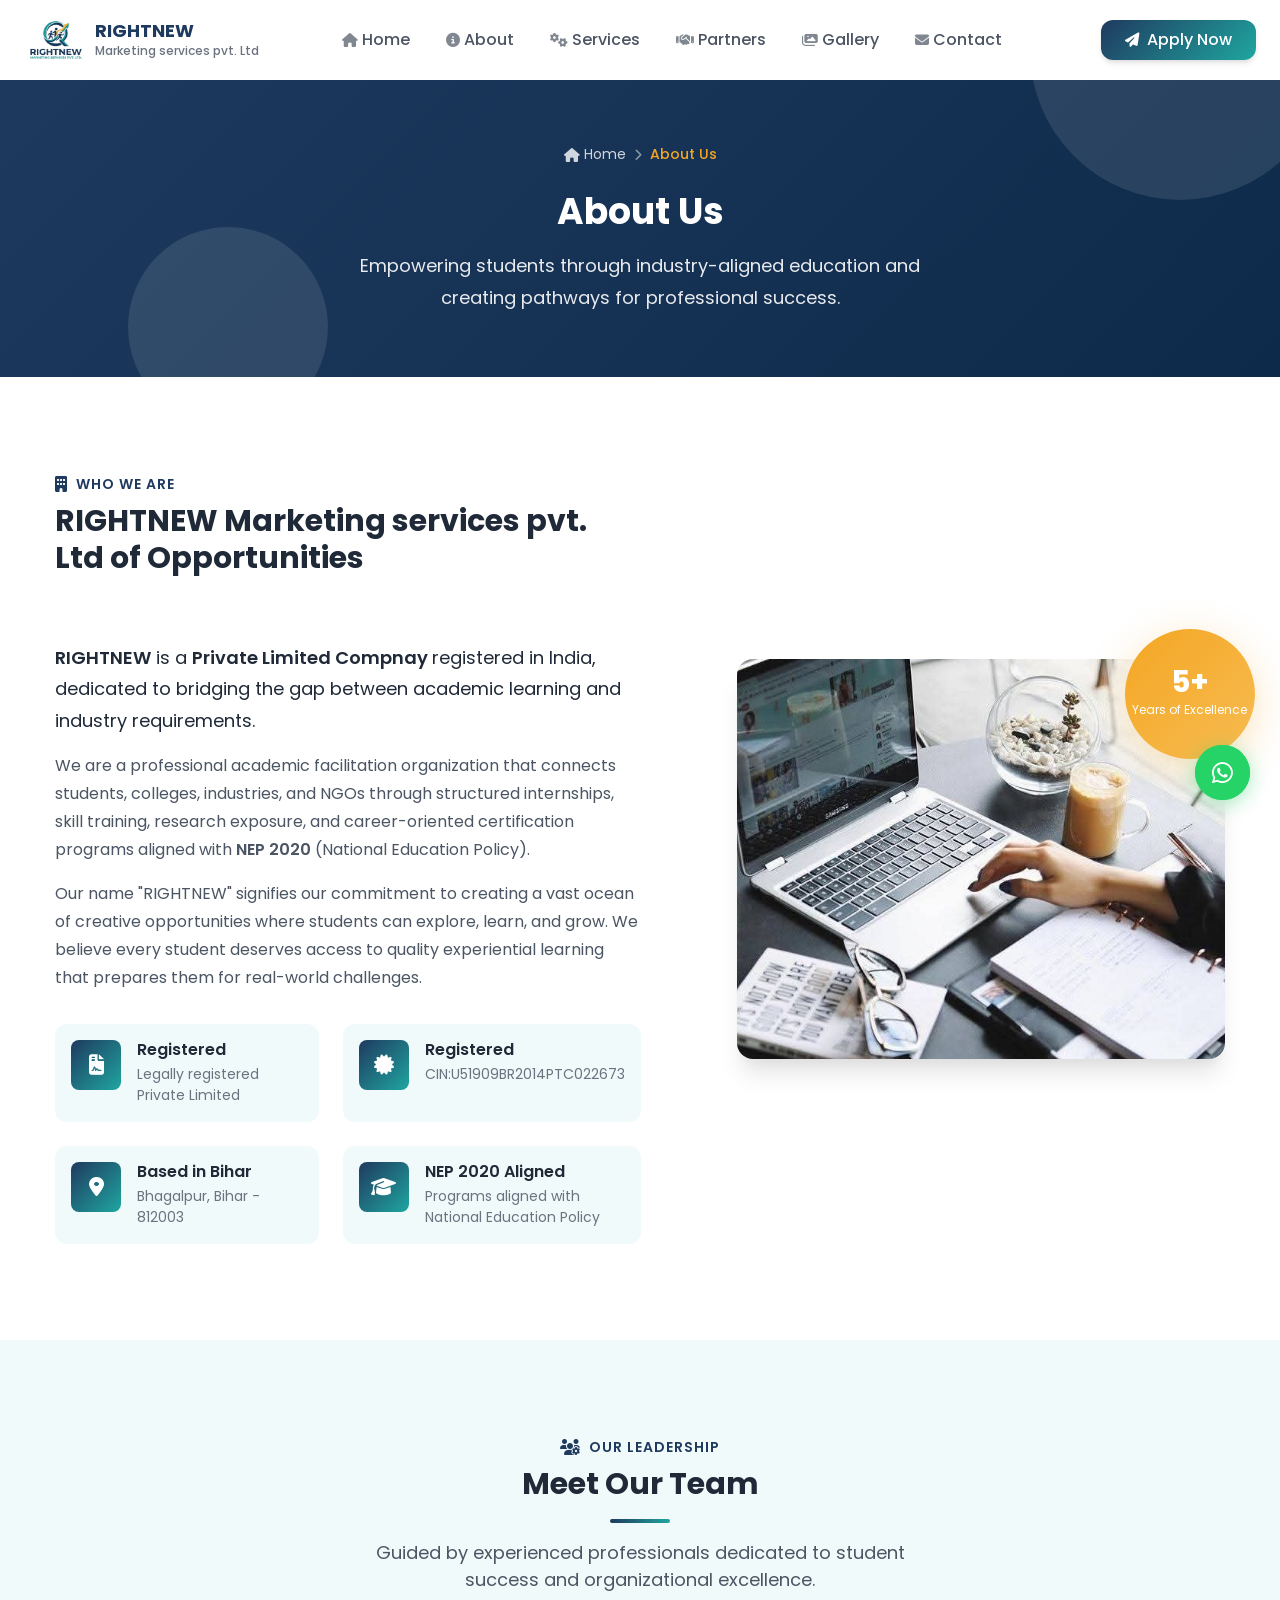
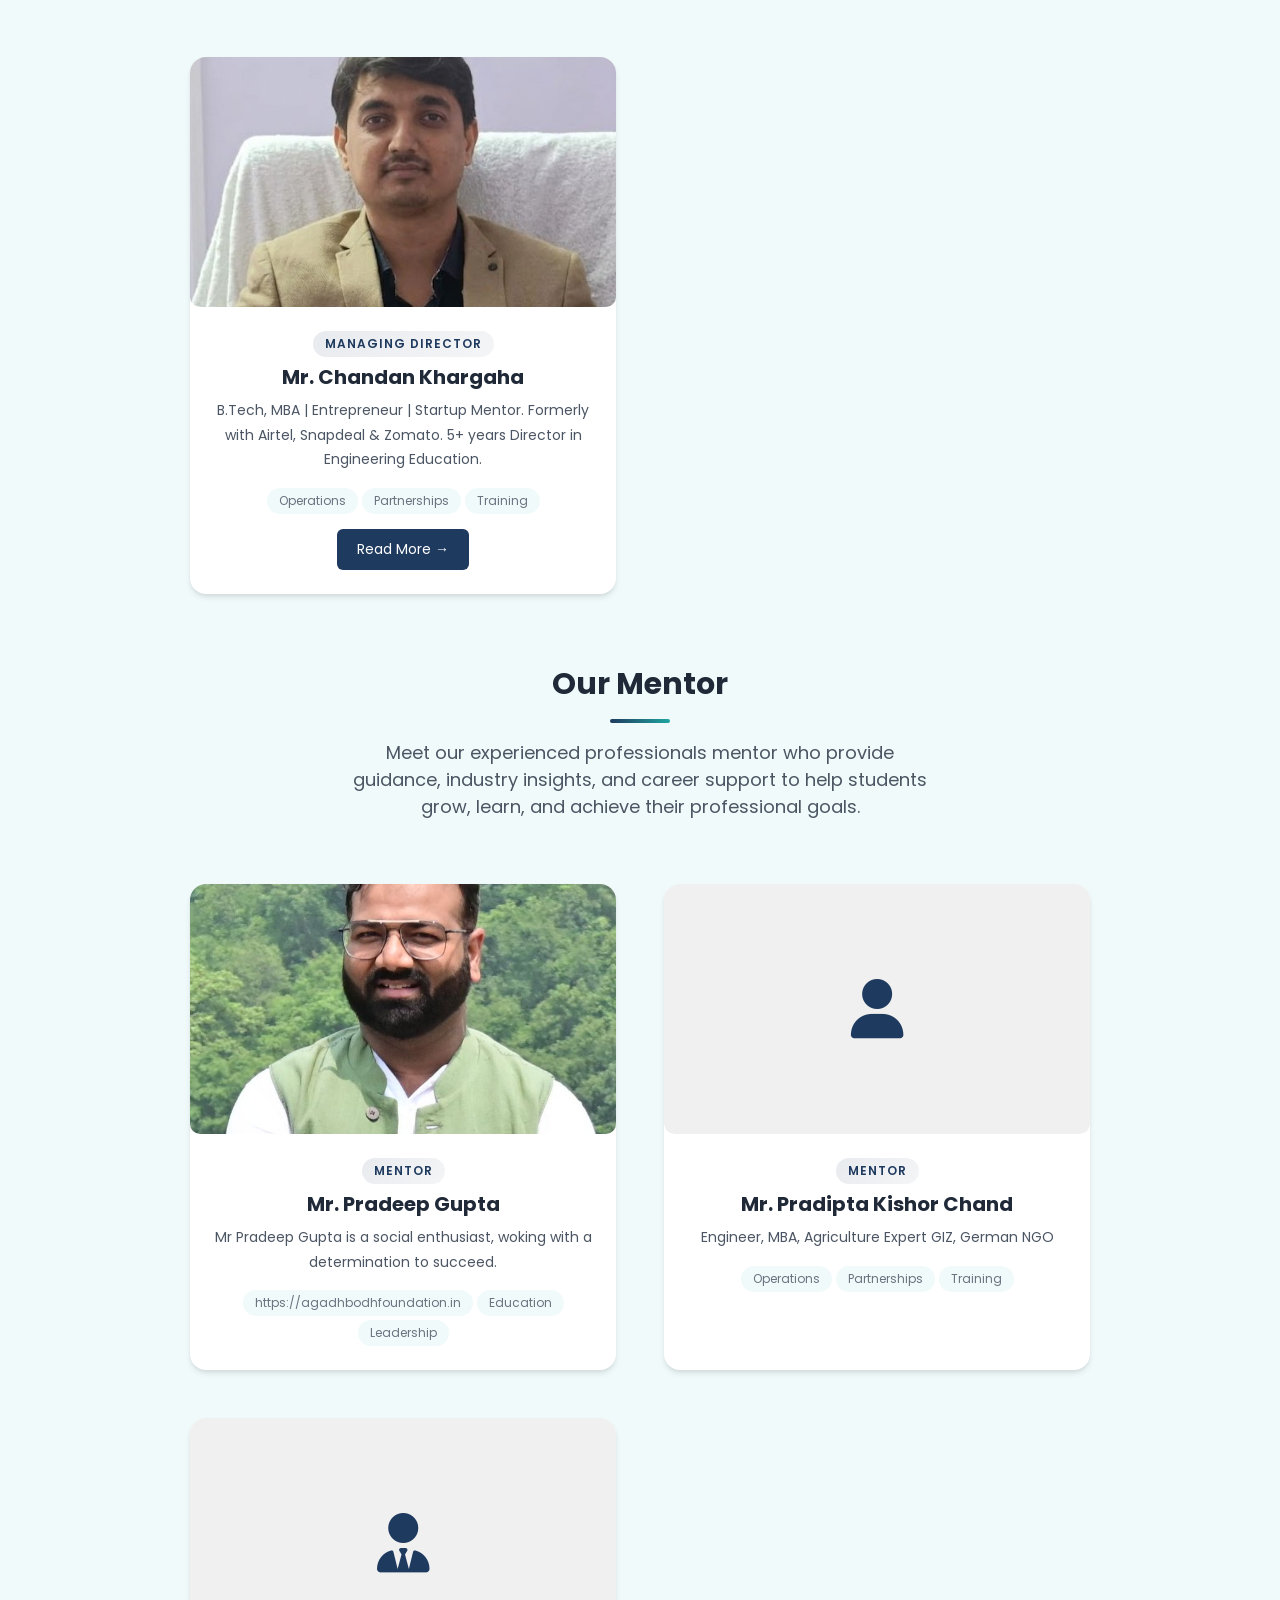
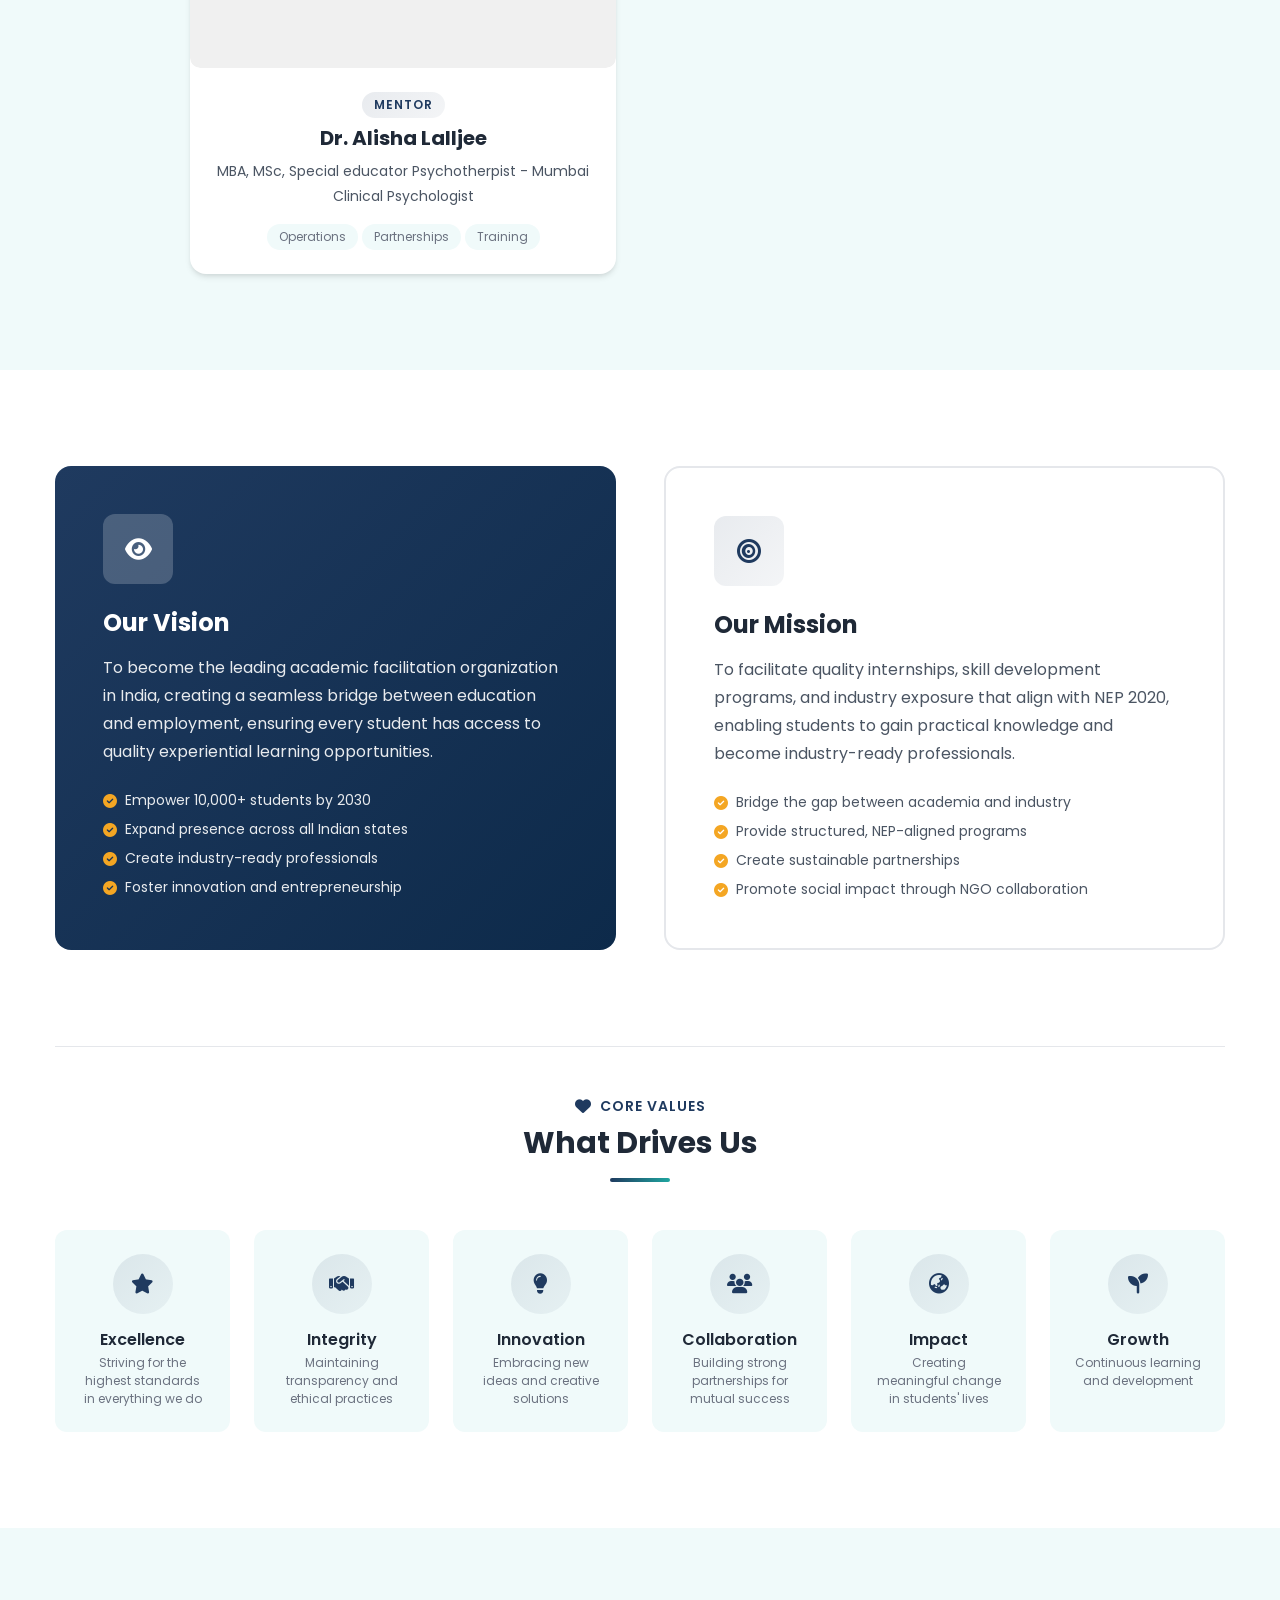
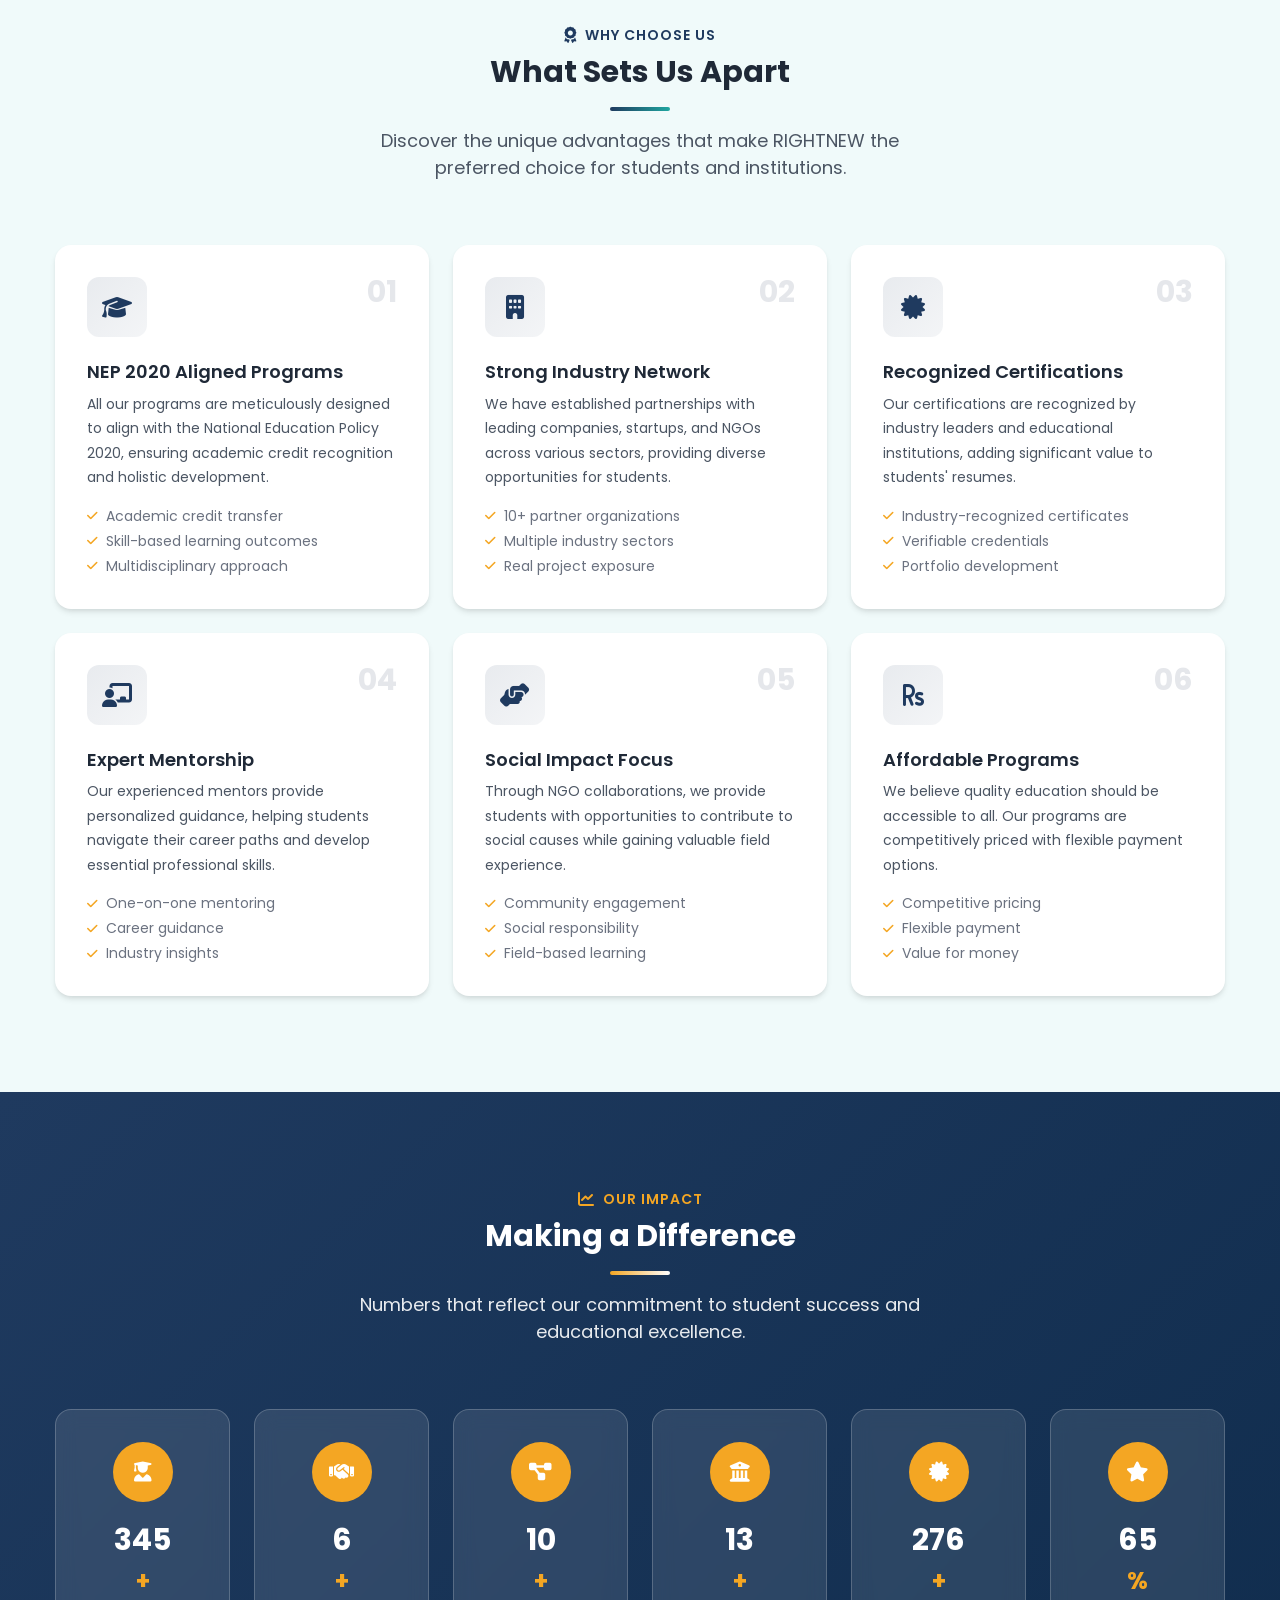
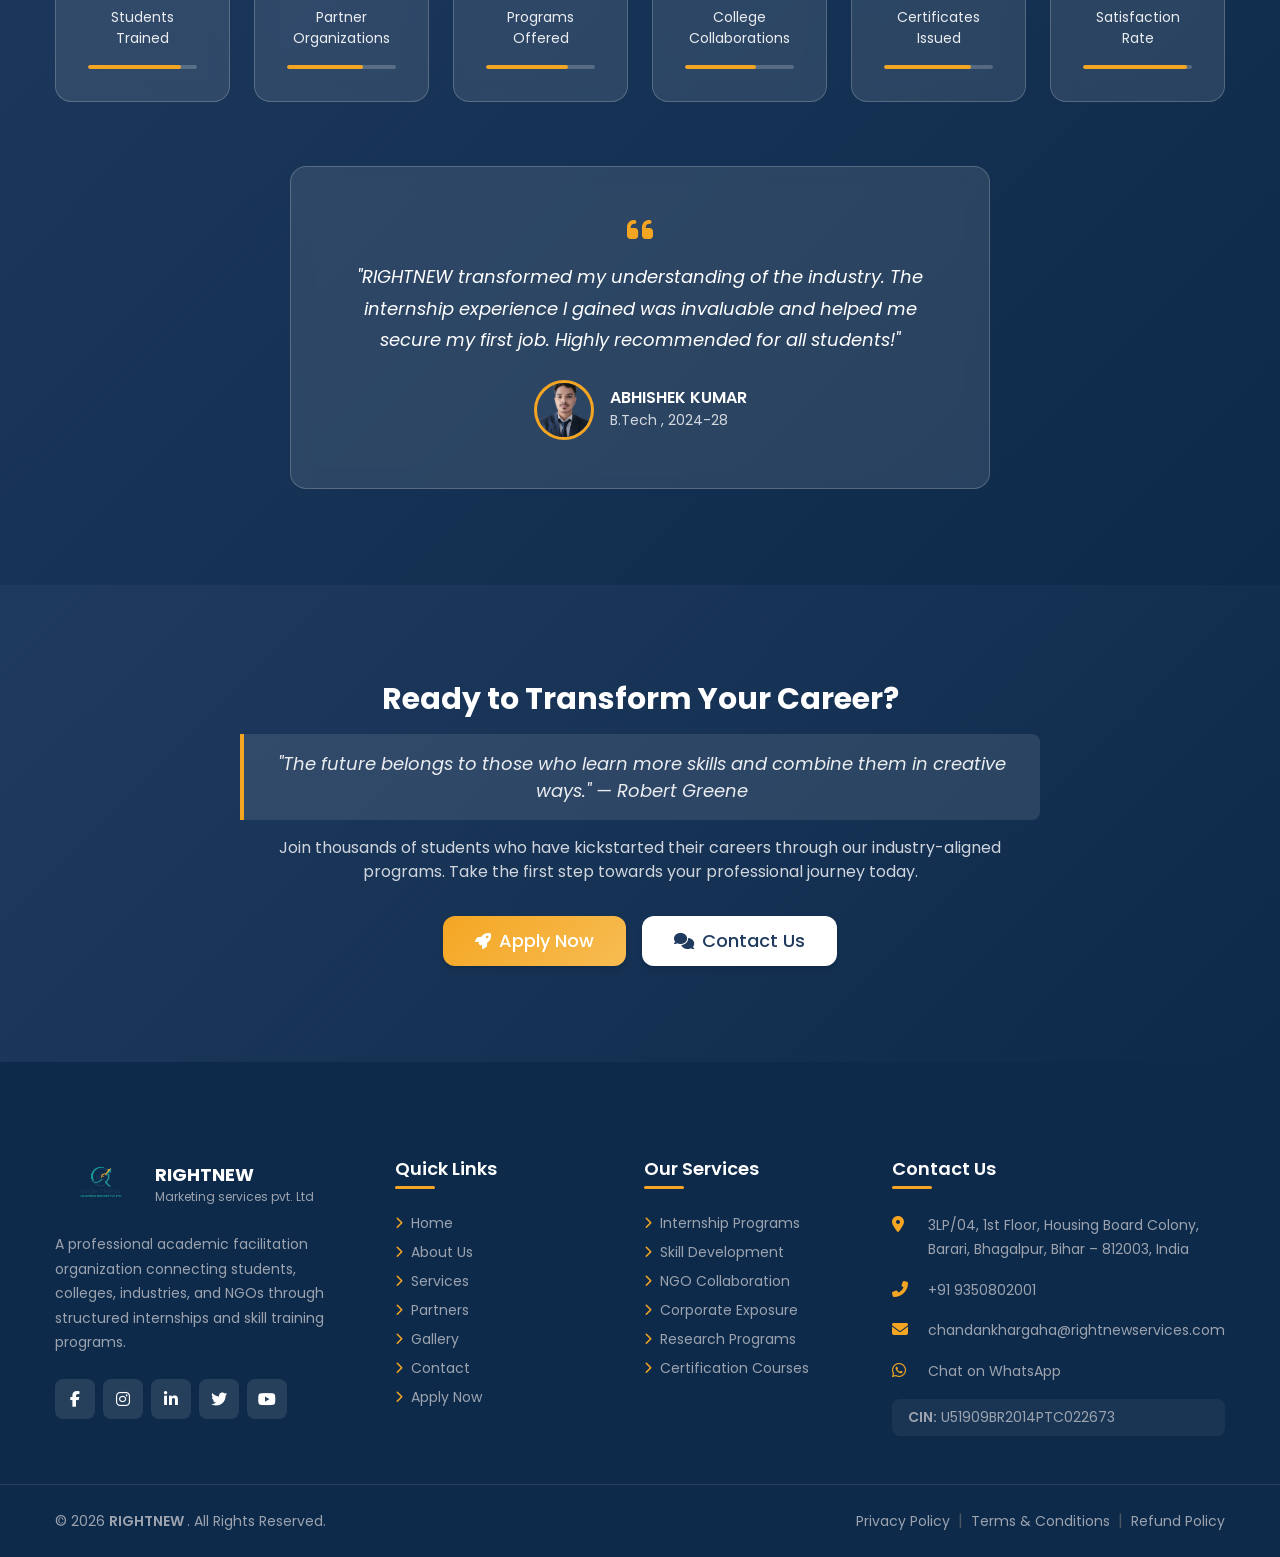
==== commit d632f13f: "Update about.html" ====
--- a/about.html
+++ b/about.html
@@ -253,7 +253,7 @@
                             </div>
                             <div class="highlight-content">
                                 <h4>Registered </h4>
-                                <p>Legally registered Limited Liability Partnership</p>
+                                <p>Legally registered Private Limited</p>
                             </div>
                         </div>
                         <div class="highlight-item">
--- a/style.css
+++ b/style.css
@@ -637,310 +637,692 @@
 /* ============================================================
    7. HERO SECTION
    ============================================================ */
+/* ============================================================
+   HERO — Light Cinematic Design
+   ============================================================ */
+
 .hero {
     position: relative;
-    min-height: 85vh;
-    max-height: 900px;
-    display: flex;
-    align-items: center;
-    padding-top: var(--header-height);
+    min-height: 100vh;
+    display: flex;
+    flex-direction: column;
+    justify-content: space-between;
+    background: #f8f9fc;
     overflow: hidden;
-}
-
+    padding-top: var(--header-height, 80px);
+}
+
+/* ---------- Background ---------- */
 .hero-bg {
     position: absolute;
-    top: 0;
-    left: 0;
-    width: 100%;
-    height: 100%;
-    background: linear-gradient(135deg, #f0fafa 0%, #d4f0ef 100%);
-    z-index: -2;
-}
-
-.hero-overlay {
+    inset: 0;
+    z-index: 0;
+}
+
+.bg-noise {
     position: absolute;
-    top: 0;
-    left: 0;
-    width: 100%;
-    height: 100%;
-    background: url('images/hero-pattern.png') repeat;
-    opacity: 0.05;
-}
-
-.hero-shapes {
-    position: absolute;
-    top: 0;
-    left: 0;
-    width: 100%;
-    height: 100%;
-    overflow: hidden;
-    z-index: -1;
-}
-
-.shape {
+    inset: 0;
+    opacity: 0.025;
+    background-image: url("data:image/svg+xml,%3Csvg viewBox='0 0 512 512' xmlns='http://www.w3.org/2000/svg'%3E%3Cfilter id='n'%3E%3CfeTurbulence type='fractalNoise' baseFrequency='0.75' numOctaves='4' stitchTiles='stitch'/%3E%3C/filter%3E%3Crect width='100%25' height='100%25' filter='url(%23n)'/%3E%3C/svg%3E");
+}
+
+.bg-glow {
     position: absolute;
     border-radius: 50%;
-    opacity: 0.1;
-}
-
-.shape-1 {
-    width: 400px;
-    height: 400px;
-    background: var(--primary-color);
-    top: -100px;
-    right: -100px;
-    animation: floatShape 8s ease-in-out infinite;
-}
-
-.shape-2 {
-    width: 300px;
-    height: 300px;
+    filter: blur(120px);
+    will-change: transform;
+}
+
+.glow-1 {
+    width: 700px;
+    height: 700px;
+    background: rgba(11, 61, 145, 0.08);
+    top: -20%;
+    left: -10%;
+    animation: glowDrift 14s ease-in-out infinite alternate;
+}
+
+.glow-2 {
+    width: 500px;
+    height: 500px;
+    background: rgba(244, 179, 122, 0.12);
+    bottom: -15%;
+    right: -8%;
+    animation: glowDrift 18s ease-in-out infinite alternate-reverse;
+}
+
+@keyframes glowDrift {
+    0% { transform: translate(0, 0) scale(1); }
+    100% { transform: translate(60px, -40px) scale(1.15); }
+}
+
+/* Vertical Lines */
+.bg-lines {
+    position: absolute;
+    inset: 0;
+    display: flex;
+    justify-content: space-evenly;
+    pointer-events: none;
+}
+
+.bg-lines span {
+    width: 1px;
+    height: 100%;
+    background: linear-gradient(180deg,
+        transparent 0%,
+        rgba(11, 61, 145, 0.05) 30%,
+        rgba(11, 61, 145, 0.05) 70%,
+        transparent 100%
+    );
+}
+
+/* ---------- Geometric Decorations ---------- */
+.hero-geo {
+    position: absolute;
+    z-index: 1;
+    pointer-events: none;
+}
+
+.geo-ring {
+    width: 320px;
+    height: 320px;
+    border: 1px solid rgba(11, 61, 145, 0.08);
+    border-radius: 50%;
+    top: 8%;
+    right: 6%;
+    animation: spinSlow 40s linear infinite;
+}
+
+.geo-ring::before {
+    content: '';
+    position: absolute;
+    width: 12px;
+    height: 12px;
     background: var(--accent-color);
-    bottom: -50px;
-    left: -50px;
-    animation: floatShape 10s ease-in-out infinite reverse;
-}
-
-.shape-3 {
-    width: 200px;
-    height: 200px;
-    background: var(--primary-light);
-    top: 50%;
-    left: 50%;
-    transform: translate(-50%, -50%);
-    animation: floatShape 6s ease-in-out infinite;
-}
-
-@keyframes floatShape {
-    0%, 100% { transform: translate(0, 0) scale(1); }
-    50% { transform: translate(20px, 20px) scale(1.05); }
-}
-
-.hero-container {
-    display: grid;
-    grid-template-columns: 1fr 1fr;
-    gap: var(--spacing-3xl);
-    align-items: center;
-    max-width: var(--container-max);
-    margin: 0 auto;
-    padding: var(--spacing-2xl) var(--container-padding);
-}
-
-/* Hero Content */
-.hero-content {
-    max-width: 600px;
-}
-
-.hero-badge {
-    display: inline-flex;
-    align-items: center;
-    gap: var(--spacing-sm);
-    padding: 0.5rem 1rem;
-    background: rgba(var(--primary-rgb), 0.1);
-    border: 1px solid rgba(var(--primary-rgb), 0.2);
-    border-radius: var(--radius-full);
-    font-size: var(--font-size-sm);
-    font-weight: var(--font-medium);
-    color: var(--primary-color);
-    margin-bottom: var(--spacing-lg);
-}
-
-.hero-badge i {
-    color: var(--accent-color);
-}
-
-.hero-title {
-    font-size: clamp(2rem, 5vw, 3.5rem);
-    font-weight: var(--font-extrabold);
-    line-height: 1.1;
-    color: var(--text-primary);
-    margin-bottom: var(--spacing-lg);
-}
-
-.hero-title .highlight {
-    display: block;
-    background: linear-gradient(135deg, var(--primary-color), var(--teal-color));
-    -webkit-background-clip: text;
-    -webkit-text-fill-color: transparent;
-    background-clip: text;
-}
-
-.hero-subtitle {
-    font-size: var(--font-size-lg);
-    color: var(--text-secondary);
-    line-height: var(--line-height-relaxed);
-    margin-bottom: var(--spacing-xl);
-}
-
-/* Hero Stats */
-.hero-stats {
-    display: flex;
-    gap: var(--spacing-xl);
-    margin-bottom: var(--spacing-xl);
-    padding: var(--spacing-lg) 0;
-    border-top: 1px solid var(--gray-200);
-    border-bottom: 1px solid var(--gray-200);
-}
-
-.stat-item {
-    text-align: center;
-}
-
-.stat-number {
-    font-size: var(--font-size-3xl);
-    font-weight: var(--font-bold);
-    color: var(--primary-color);
-    display: block;
-}
-
-.stat-suffix {
-    font-size: var(--font-size-2xl);
-    font-weight: var(--font-bold);
-    color: var(--accent-color);
-}
-
-.stat-label {
-    font-size: var(--font-size-sm);
-    color: var(--text-muted);
-    display: block;
-    margin-top: var(--spacing-xs);
-}
-
-/* Hero Buttons */
-.hero-buttons {
-    display: flex;
-    flex-wrap: wrap;
-    gap: var(--spacing-md);
-    margin-bottom: var(--spacing-xl);
-}
-
-/* Hero Trust */
-.hero-trust {
-    display: flex;
-    align-items: center;
-    gap: var(--spacing-md);
-}
-
-.trust-text {
-    font-size: var(--font-size-sm);
-    color: var(--text-muted);
-}
-
-.trust-logos {
-    display: flex;
-    align-items: center;
-    gap: var(--spacing-md);
-}
-
-.trust-logos img {
-    height: 30px;
-    width: auto;
-    opacity: 0.6;
-    filter: grayscale(100%);
-    transition: var(--transition-normal);
-}
-
-.trust-logos img:hover {
-    opacity: 1;
-    filter: grayscale(0%);
-}
-
-/* Hero Visual */
-.hero-visual {
-    position: relative;
-    display: flex;
-    justify-content: center;
-    align-items: center;
-}
-
-.hero-image-wrapper {
-    position: relative;
-    width: 100%;
-    max-width: 500px;
-}
-
-.hero-image {
-    width: 100%;
-    height: auto;
-    border-radius: var(--radius-2xl);
-    box-shadow: var(--shadow-2xl);
-}
-
-/* Floating Cards */
-.floating-card {
-    position: absolute;
-    display: flex;
-    align-items: center;
-    gap: var(--spacing-sm);
-    padding: 0.75rem 1rem;
-    background: var(--white);
-    border-radius: var(--radius-lg);
-    box-shadow: var(--shadow-lg);
-    font-size: var(--font-size-sm);
-    font-weight: var(--font-medium);
-    color: var(--text-primary);
-    animation: float 3s ease-in-out infinite;
-}
-
-.floating-card i {
-    width: 35px;
-    height: 35px;
-    display: flex;
-    align-items: center;
-    justify-content: center;
-    background: linear-gradient(135deg, var(--primary-color), var(--teal-color));
-    color: var(--white);
-    border-radius: var(--radius-md);
-    font-size: var(--font-size-base);
-}
-
-.card-1 {
-    top: 10%;
-    left: -10%;
-    animation-delay: 0s;
-}
-
-.card-2 {
-    top: 50%;
-    right: -5%;
-    animation-delay: 1s;
-}
-
-.card-3 {
-    bottom: 10%;
-    left: 5%;
-    animation-delay: 2s;
-}
-
-@keyframes float {
-    0%, 100% { transform: translateY(0); }
-    50% { transform: translateY(-15px); }
-}
-
-/* Scroll Indicator */
-.scroll-indicator {
-    position: absolute;
-    bottom: 30px;
+    border-radius: 50%;
+    top: -6px;
     left: 50%;
     transform: translateX(-50%);
+    box-shadow: 0 0 20px rgba(244, 179, 122, 0.5);
+}
+
+@keyframes spinSlow {
+    to { transform: rotate(360deg); }
+}
+
+.geo-cross {
     width: 40px;
     height: 40px;
+    bottom: 25%;
+    left: 8%;
+    animation: rotateCross 8s ease-in-out infinite;
+}
+
+.geo-cross::before,
+.geo-cross::after {
+    content: '';
+    position: absolute;
+    background: rgba(11, 61, 145, 0.12);
+    border-radius: 2px;
+}
+
+.geo-cross::before {
+    width: 100%;
+    height: 2px;
+    top: 50%;
+    left: 0;
+    transform: translateY(-50%);
+}
+
+.geo-cross::after {
+    width: 2px;
+    height: 100%;
+    left: 50%;
+    top: 0;
+    transform: translateX(-50%);
+}
+
+@keyframes rotateCross {
+    0%, 100% { transform: rotate(0deg); }
+    50% { transform: rotate(90deg); }
+}
+
+.geo-dots {
+    bottom: 35%;
+    right: 12%;
+    width: 60px;
+    height: 60px;
+    background-image: radial-gradient(circle, rgba(11, 61, 145, 0.12) 1.5px, transparent 1.5px);
+    background-size: 12px 12px;
+    animation: fadeInOut 4s ease-in-out infinite;
+}
+
+@keyframes fadeInOut {
+    0%, 100% { opacity: 0.4; }
+    50% { opacity: 1; }
+}
+
+/* ---------- Inner Content ---------- */
+.hero-inner {
+    position: relative;
+    z-index: 2;
+    width: 100%;
+    max-width: 1300px;
+    margin: 0 auto;
+    padding: 2rem 3rem;
+    flex: 1;
+    display: flex;
+    flex-direction: column;
+    justify-content: space-between;
+    gap: 2rem;
+}
+
+/* ---------- Top Row ---------- */
+.hero-toprow {
+    display: flex;
+    align-items: center;
+    justify-content: space-between;
+    animation: heroFadeDown 0.8s ease-out both;
+}
+
+@keyframes heroFadeDown {
+    from { opacity: 0; transform: translateY(-20px); }
+    to { opacity: 1; transform: translateY(0); }
+}
+
+.hero-pill {
+    display: inline-flex;
+    align-items: center;
+    gap: 0.6rem;
+    padding: 0.5rem 1.2rem;
+    border: 1px solid rgba(11, 61, 145, 0.1);
+    border-radius: 100px;
+    background: rgba(255, 255, 255, 0.7);
+    backdrop-filter: blur(10px);
+    box-shadow: 0 2px 12px rgba(11, 61, 145, 0.04);
+}
+
+.pill-dot {
+    width: 7px;
+    height: 7px;
+    background: #22c55e;
+    border-radius: 50%;
+    box-shadow: 0 0 12px rgba(34, 197, 94, 0.5);
+    animation: blink 2s ease-in-out infinite;
+}
+
+@keyframes blink {
+    0%, 100% { opacity: 1; }
+    50% { opacity: 0.3; }
+}
+
+.hero-pill span:last-child {
+    font-size: 0.72rem;
+    font-weight: 600;
+    letter-spacing: 0.1em;
+    text-transform: uppercase;
+    color: var(--primary-color);
+}
+
+.hero-mini-links {
+    display: flex;
+    align-items: center;
+    gap: 0.75rem;
+}
+
+.hero-mini-links a {
+    font-size: 0.82rem;
+    color: var(--text-muted);
+    text-decoration: none;
+    font-weight: 500;
+    letter-spacing: 0.02em;
+    transition: color 0.3s ease;
+    position: relative;
+}
+
+.hero-mini-links a::after {
+    content: '';
+    position: absolute;
+    bottom: -3px;
+    left: 0;
+    width: 0;
+    height: 1.5px;
+    background: var(--accent-color);
+    transition: width 0.3s ease;
+}
+
+.hero-mini-links a:hover {
+    color: var(--primary-color);
+}
+
+.hero-mini-links a:hover::after {
+    width: 100%;
+}
+
+.link-sep {
+    color: var(--gray-300);
+    font-size: 0.85rem;
+}
+
+/* ---------- Center Headline ---------- */
+.hero-center {
+    display: flex;
+    flex-direction: column;
+    gap: 2.5rem;
+}
+
+.hero-headline {
+    margin: 0;
+    padding: 0;
+}
+
+.hero-headline .line {
+    display: block;
+    font-size: clamp(2.8rem, 7.5vw, 6.5rem);
+    font-weight: 800;
+    line-height: 1;
+    letter-spacing: -0.04em;
+    color: var(--text-primary);
+    overflow: hidden;
+}
+
+.line-1 {
+    animation: lineSlide 0.9s cubic-bezier(0.22, 1, 0.36, 1) 0.1s both;
+}
+
+.line-2 {
+    color: var(--gray-400) !important;
+    animation: lineSlide 0.9s cubic-bezier(0.22, 1, 0.36, 1) 0.25s both;
+}
+
+.line-3 {
+    animation: lineSlide 0.9s cubic-bezier(0.22, 1, 0.36, 1) 0.4s both;
+}
+
+@keyframes lineSlide {
+    from { opacity: 0; transform: translateY(100%); }
+    to { opacity: 1; transform: translateY(0); }
+}
+
+.line-highlight {
+    position: relative;
+    display: inline-block;
+    color: transparent;
+    -webkit-text-stroke: 2px var(--primary-color);
+    margin-right: 0.15em;
+    transition: all 0.4s ease;
+}
+
+.line-highlight:hover {
+    color: var(--primary-color);
+    -webkit-text-stroke: 2px transparent;
+    text-shadow: 0 0 40px rgba(11, 61, 145, 0.2);
+}
+
+/* Center Bottom */
+.hero-center-bottom {
+    display: flex;
+    align-items: flex-end;
+    justify-content: space-between;
+    gap: 3rem;
+    animation: heroFadeUp 0.8s ease-out 0.6s both;
+}
+
+@keyframes heroFadeUp {
+    from { opacity: 0; transform: translateY(30px); }
+    to { opacity: 1; transform: translateY(0); }
+}
+
+.hero-para {
+    max-width: 420px;
+    font-size: 1rem;
+    line-height: 1.75;
+    color: var(--text-muted);
+    margin: 0;
+}
+
+/* Main CTA Button */
+.hero-main-btn {
+    display: inline-flex;
+    align-items: center;
+    gap: 1rem;
+    padding: 1.1rem 1.5rem 1.1rem 2rem;
+    background: transparent;
+    border: 1.5px solid rgba(11, 61, 145, 0.2);
+    border-radius: 100px;
+    color: var(--primary-color);
+    text-decoration: none;
+    font-size: 0.9rem;
+    font-weight: 600;
+    letter-spacing: 0.02em;
+    white-space: nowrap;
+    transition: all 0.45s cubic-bezier(0.25, 0.46, 0.45, 0.94);
+    position: relative;
+    overflow: hidden;
+    flex-shrink: 0;
+}
+
+.hero-main-btn::before {
+    content: '';
+    position: absolute;
+    inset: 0;
+    background: linear-gradient(135deg, var(--primary-color), var(--primary-light));
+    opacity: 0;
+    transition: opacity 0.45s ease;
+    border-radius: inherit;
+    z-index: 0;
+}
+
+.hero-main-btn:hover::before {
+    opacity: 1;
+}
+
+.hero-main-btn:hover {
+    border-color: transparent;
+    color: #fff;
+    transform: scale(1.05);
+    box-shadow: 0 8px 35px rgba(11, 61, 145, 0.25);
+}
+
+.btn-text {
+    position: relative;
+    z-index: 1;
+}
+
+.btn-arrow-wrap {
+    position: relative;
+    z-index: 1;
+    width: 40px;
+    height: 40px;
     display: flex;
     align-items: center;
     justify-content: center;
-    background: var(--white);
+    background: rgba(11, 61, 145, 0.08);
     border-radius: 50%;
-    box-shadow: var(--shadow-md);
+    transition: all 0.35s ease;
+}
+
+.hero-main-btn:hover .btn-arrow-wrap {
+    background: rgba(255, 255, 255, 0.2);
+    transform: translate(3px, -3px);
+}
+
+/* ---------- Stats Row ---------- */
+.hero-stats-row {
+    display: flex;
+    gap: 0;
+    border-top: 1px solid rgba(11, 61, 145, 0.08);
+    animation: heroFadeUp 0.8s ease-out 0.85s both;
+}
+
+.h-stat {
+    flex: 1;
+    display: flex;
+    align-items: center;
+    gap: 0.75rem;
+    padding: 1.75rem 0;
+    position: relative;
+}
+
+.h-stat:not(:last-child)::after {
+    content: '';
+    position: absolute;
+    right: 0;
+    top: 30%;
+    height: 40%;
+    width: 1px;
+    background: rgba(11, 61, 145, 0.08);
+}
+
+.h-stat-num {
+    font-size: clamp(2.2rem, 4vw, 3.5rem);
+    font-weight: 800;
     color: var(--primary-color);
-    animation: bounce 2s ease-in-out infinite;
-}
-
-@keyframes bounce {
-    0%, 20%, 50%, 80%, 100% { transform: translateX(-50%) translateY(0); }
-    40% { transform: translateX(-50%) translateY(-10px); }
-    60% { transform: translateX(-50%) translateY(-5px); }
-}
-
+    letter-spacing: -0.03em;
+    line-height: 1;
+    font-variant-numeric: tabular-nums;
+}
+
+.h-stat-plus {
+    font-size: clamp(1.4rem, 2.5vw, 2rem);
+    font-weight: 700;
+    color: var(--accent-color);
+    line-height: 1;
+    margin-left: -4px;
+    margin-right: 0.5rem;
+}
+
+.h-stat-text {
+    font-size: 0.78rem;
+    line-height: 1.4;
+    color: var(--text-muted);
+    font-weight: 500;
+    letter-spacing: 0.02em;
+    text-transform: uppercase;
+}
+
+/* ---------- Bottom Ticker ---------- */
+.hero-ticker {
+    position: relative;
+    z-index: 2;
+    width: 100%;
+    overflow: hidden;
+    border-top: 1px solid rgba(11, 61, 145, 0.06);
+    background: rgba(255, 255, 255, 0.5);
+    backdrop-filter: blur(5px);
+}
+
+.ticker-track {
+    display: flex;
+    width: max-content;
+}
+
+.ticker-content {
+    display: flex;
+    align-items: center;
+    gap: 0;
+    animation: tickerScroll 20s linear infinite;
+    padding: 1rem 0;
+}
+
+.ticker-item {
+    display: inline-flex;
+    align-items: center;
+    gap: 0.5rem;
+    padding: 0 2.5rem;
+    font-size: 0.82rem;
+    font-weight: 600;
+    letter-spacing: 0.08em;
+    text-transform: uppercase;
+    color: var(--text-muted);
+    white-space: nowrap;
+}
+
+.ticker-star {
+    color: var(--accent-color);
+    font-size: 0.6rem;
+}
+
+@keyframes tickerScroll {
+    0% { transform: translateX(0); }
+    100% { transform: translateX(-50%); }
+}
+
+/* ============================================================
+   RESPONSIVE — Tablet
+   ============================================================ */
+@media (max-width: 1024px) {
+    .hero-inner {
+        padding: 2rem 2rem;
+    }
+
+    .geo-ring {
+        width: 220px;
+        height: 220px;
+        top: 5%;
+        right: 3%;
+    }
+
+    .hero-center-bottom {
+        flex-direction: column;
+        align-items: flex-start;
+        gap: 1.75rem;
+    }
+
+    .hero-headline .line {
+        font-size: clamp(2.2rem, 6vw, 4.5rem);
+    }
+}
+
+/* ============================================================
+   RESPONSIVE — Mobile
+   ============================================================ */
+@media (max-width: 640px) {
+    .hero {
+        min-height: 100dvh;
+    }
+
+    .hero-inner {
+        padding: 1.5rem 1.25rem;
+        gap: 1.5rem;
+    }
+
+    .hero-mini-links {
+        display: none;
+    }
+
+    .hero-pill {
+        padding: 0.4rem 1rem;
+    }
+
+    .hero-pill span:last-child {
+        font-size: 0.65rem;
+    }
+
+    .hero-headline .line {
+        font-size: clamp(2rem, 10vw, 3.2rem);
+    }
+
+    .line-highlight {
+        -webkit-text-stroke-width: 1.5px;
+    }
+
+    .hero-para {
+        font-size: 0.9rem;
+    }
+
+    .hero-main-btn {
+        width: 100%;
+        justify-content: center;
+        padding: 1rem 1.5rem;
+    }
+
+    .hero-stats-row {
+        flex-direction: column;
+        gap: 0;
+    }
+
+    .h-stat {
+        padding: 1.25rem 0;
+        border-bottom: 1px solid rgba(11, 61, 145, 0.06);
+    }
+
+    .h-stat:not(:last-child)::after {
+        display: none;
+    }
+
+    .h-stat-num {
+        font-size: 2rem;
+        min-width: 60px;
+    }
+
+    .h-stat-text {
+        font-size: 0.72rem;
+    }
+
+    .geo-ring {
+        width: 150px;
+        height: 150px;
+        top: 3%;
+        right: -5%;
+    }
+
+    .geo-cross,
+    .geo-dots {
+        display: none;
+    }
+
+    .ticker-item {
+        padding: 0 1.5rem;
+        font-size: 0.72rem;
+    }
+
+    .glow-1 {
+        width: 400px;
+        height: 400px;
+        filter: blur(80px);
+    }
+
+    .glow-2 {
+        width: 300px;
+        height: 300px;
+        filter: blur(80px);
+    }
+}
+
+/* ============================================================
+   RESPONSIVE — Very Small
+   ============================================================ */
+@media (max-width: 380px) {
+    .hero-inner {
+        padding: 1rem 1rem;
+    }
+
+    .hero-headline .line {
+        font-size: 1.75rem;
+    }
+
+    .hero-para {
+        font-size: 0.82rem;
+    }
+
+    .hero-main-btn {
+        font-size: 0.82rem;
+        padding: 0.9rem 1.25rem;
+    }
+
+    .btn-arrow-wrap {
+        width: 34px;
+        height: 34px;
+    }
+
+    .h-stat-num {
+        font-size: 1.6rem;
+    }
+}
+
+/* ============================================================
+   Accessibility
+   ============================================================ */
+@media (prefers-reduced-motion: reduce) {
+    .bg-glow,
+    .geo-ring,
+    .geo-cross,
+    .pill-dot,
+    .geo-dots,
+    .ticker-content {
+        animation: none !important;
+    }
+
+    .hero-headline .line,
+    .hero-toprow,
+    .hero-center-bottom,
+    .hero-stats-row {
+        animation: none !important;
+        opacity: 1 !important;
+        transform: none !important;
+    }
+}
 /* ============================================================
    8. SECTION COMMON STYLES
    ============================================================ */
@@ -7172,3 +7554,21 @@
         height: 150px;
     }
 }
+.page-wrapper {
+  display: flex;
+  flex-direction: column;
+  min-height: 100vh;
+}
+
+.page-content {
+  flex: 1;
+}
+body {
+  display: flex;
+  flex-direction: column;
+  min-height: 100vh;
+}
+
+footer {
+  margin-top: auto;
+}
